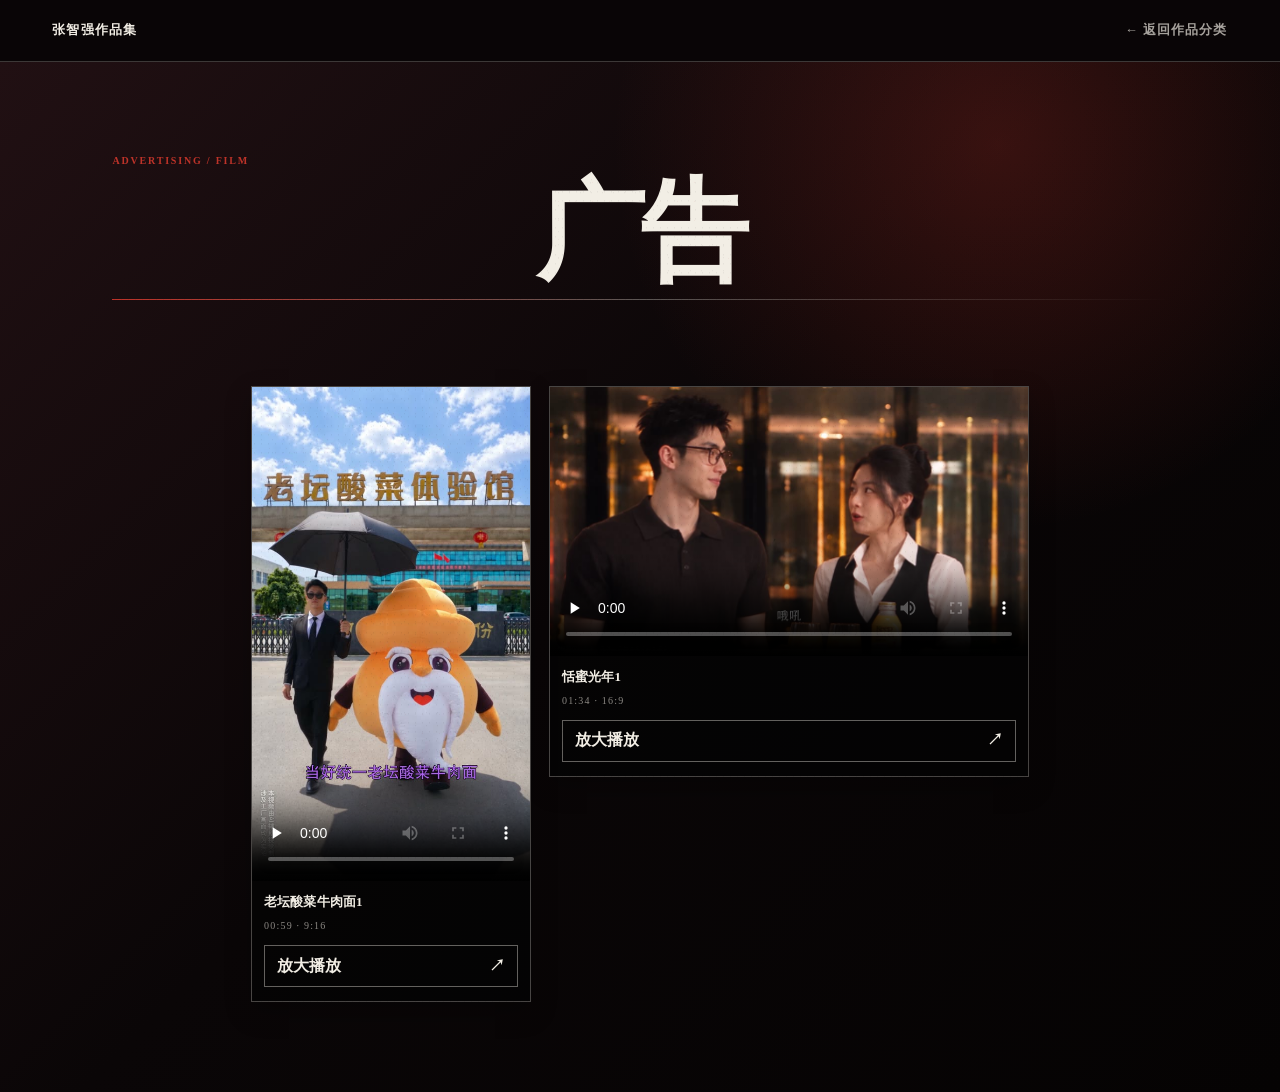
==== advertising/index.html @ 788be7ae "Add Yaoji executive director experience" ====
<!DOCTYPE html><html lang="zh-CN"><head><meta charSet="utf-8"/><meta name="viewport" content="width=device-width, initial-scale=1"/><link rel="preload" href="../fonts/lxgw-wenkai-500.woff2" as="font" crossorigin="anonymous" type="font/woff2"/><title>广告创意｜张智强作品集</title><meta name="description" content="张智强的广告视频作品。"/><meta name="application-name" content="张智强个人作品集"/><meta name="keywords" content="张智强,张智强作品集,张智强个人作品集,AI全流程导演,AI影视视觉设计,AI短剧,漫剧,短剧导演,微电影,广告作品,影视求职"/><meta name="author" content="张智强"/><link rel="author" href="https://zzqaidirector.com/"/><meta name="creator" content="张智强"/><meta name="publisher" content="张智强"/><meta name="category" content="影视作品集"/><meta name="robots" content="index, follow"/><meta property="og:title" content="广告创意｜张智强作品集"/><meta property="og:description" content="张智强的广告视频作品。"/><meta property="og:url" content="https://zzqaidirector.com/advertising/"/><meta property="og:site_name" content="张智强个人作品集"/><meta property="og:type" content="website"/><meta property="og:locale" content="zh_CN"/><meta property="og:image" content="https://zzqaidirector.com/og.png"/><meta property="og:image:width" content="1736"/><meta property="og:image:height" content="909"/><meta property="og:image:alt" content="广告创意｜张智强作品集"/><meta name="twitter:card" content="summary_large_image"/><meta name="twitter:title" content="广告创意｜张智强作品集"/><meta name="twitter:description" content="张智强的广告视频作品。"/><meta name="twitter:image" content="https://zzqaidirector.com/og.png"/><link rel="canonical" href="https://zzqaidirector.com/advertising/"/><link rel="preload" href="../fonts/lxgw-wenkai-500.woff2" as="font" type="font/woff2" crossorigin="anonymous"/><script id="portfolio-structured-data" type="application/ld+json">{"@context":"https://schema.org","@graph":[{"@type":"WebSite","@id":"https://zzqaidirector.com/#website","url":"https://zzqaidirector.com/","name":"张智强个人作品集","alternateName":["张智强作品集","张智强｜AI全流程导演作品集"],"description":"张智强的个人求职作品集，展示AI全流程导演、AI短剧与漫剧视觉设计、AIGC内容制作、微电影和广告作品，以及个人经历与联系方式。","inLanguage":"zh-CN","publisher":{"@id":"https://zzqaidirector.com/#person"}},{"@type":"ProfilePage","@id":"https://zzqaidirector.com/#profile","url":"https://zzqaidirector.com/","name":"张智强｜AI全流程导演・作品集","description":"张智强的个人求职作品集，展示AI全流程导演、AI短剧与漫剧视觉设计、AIGC内容制作、微电影和广告作品，以及个人经历与联系方式。","inLanguage":"zh-CN","dateModified":"2026-11-06","isPartOf":{"@id":"https://zzqaidirector.com/#website"},"mainEntity":{"@id":"https://zzqaidirector.com/#person"}},{"@type":"Person","@id":"https://zzqaidirector.com/#person","name":"张智强","alternateName":"张智强 AI全流程导演","url":"https://zzqaidirector.com/","image":"https://zzqaidirector.com/zhang-zhiqiang-portrait-wechat-opaque.jpg","jobTitle":["执行导演","AI全流程导演","影视视觉设计师"],"description":"张智强，专注AI短剧、漫剧与品牌内容视觉制作的AI全流程导演和影视视觉设计师。","email":"mailto:3241445250@qq.com","telephone":"+86-19945662439","alumniOf":{"@type":"CollegeOrUniversity","name":"上海行健职业学院"},"worksFor":[{"@type":"Organization","name":"上海姚记科技股份有限公司"}],"knowsAbout":["AI全流程导演","AI影视视觉设计","AIGC内容制作","短剧","漫剧","微电影","广告","导演","编剧","剪辑"]}]}</script>
<link rel="stylesheet" href="../assets/portfolio.9bbdec221a63.css"></head><body><header class="short-drama-nav"><a href="../">张智强作品集</a><a href="../#works">← 返回作品分类</a></header><main class="short-drama-page advertising-page"><section class="short-drama-hero" aria-labelledby="advertising-title"><p>ADVERTISING / FILM</p><h1 id="advertising-title">广告</h1><div class="short-drama-rule" aria-hidden="true"></div></section><section class="folder-section" aria-label="广告视频"><div class="trial-gallery advertising-gallery"><article class="trial-video-card"><video controls="" playsInline="" preload="none" poster="../advertising/laotan-sauerkraut-beef-noodles-1.jpg" aria-label="老坛酸菜牛肉面1 广告视频"><source src="../advertising/laotan-sauerkraut-beef-noodles-1.mp4" type="video/mp4"/>您的浏览器暂不支持视频播放。</video><div class="trial-video-copy"><h2>老坛酸菜牛肉面1</h2><p>00:59 · 9:16</p><button type="button" class="video-expand-button" data-video-expand="" aria-label="放大播放 老坛酸菜牛肉面1">放大播放 <span aria-hidden="true">↗</span></button></div></article><article class="trial-video-card advertising-landscape-card"><video controls="" playsInline="" preload="none" poster="../advertising/tianmi-guangnian-1.jpg" aria-label="恬蜜光年1 广告视频"><source src="../advertising/tianmi-guangnian-1.mp4" type="video/mp4"/>您的浏览器暂不支持视频播放。</video><div class="trial-video-copy"><h2>恬蜜光年1</h2><p>01:34 · 16:9</p><button type="button" class="video-expand-button" data-video-expand="" aria-label="放大播放 恬蜜光年1">放大播放 <span aria-hidden="true">↗</span></button></div></article></div></section></main><dialog id="video-lightbox" class="video-lightbox" aria-labelledby="video-lightbox-title"><div class="video-lightbox-panel"><header class="video-lightbox-header"><h2 id="video-lightbox-title">作品播放</h2><div class="video-lightbox-actions"><button type="button" data-video-fullscreen="">全屏播放</button><button type="button" data-video-close="" aria-label="关闭放大播放器">关闭 <span aria-hidden="true">×</span></button></div></header><div class="video-lightbox-stage"><video class="video-lightbox-player" controls="" playsInline="" preload="none">您的浏览器暂不支持视频播放。</video><p class="video-lightbox-status" role="status">正在加载视频…</p></div></div></dialog><script src="../video-player.js?v=native-detail-20261101" defer=""></script></body></html>
---- assets/portfolio.9bbdec221a63.css ----
@font-face {
  font-family: "LXGW WenKai Portfolio";
  font-style: normal;
  font-display: block;
  font-weight: 500;
  src: url("../fonts/lxgw-wenkai-500.woff2") format("woff2");
}

:root {
  --paper: #f2eee5;
  --paper-deep: #e7e0d4;
  --ink: #171714;
  --muted: #69645b;
  --red: #bd3329;
  --line: rgba(23, 23, 20, 0.24);
  --pad: clamp(20px, 4.1vw, 66px);
  --gap: clamp(18px, 2.2vw, 36px);
  --font-brush-body: "LXGW WenKai Portfolio", "Kaiti SC", "STKaiti", "KaiTi",
    "KaiTi_GB2312", "FZKai-Z03", "DFKai-SB", "FangSong", "Songti SC", serif;
}

* {
  box-sizing: border-box;
}

html {
  min-width: 320px;
  color-scheme: light;
  scroll-behavior: smooth;
  -webkit-text-size-adjust: 100%;
  text-size-adjust: 100%;
}

body {
  position: relative;
  overflow-x: hidden;
  margin: 0;
  color: var(--ink);
  background:
    linear-gradient(
      90deg,
      transparent calc(100% - 1px),
      rgba(23, 23, 20, 0.035) 1px
    ),
    var(--paper);
  background-size: 10px 100%;
  font-family: var(--font-brush-body);
  font-kerning: normal;
  text-rendering: optimizeLegibility;
  -webkit-font-smoothing: antialiased;
}

body::before {
  position: fixed;
  z-index: 200;
  inset: -30%;
  pointer-events: none;
  content: "";
  opacity: 0.055;
  background-image:
    radial-gradient(circle at 20% 30%, var(--ink) 0 0.7px, transparent 0.9px),
    radial-gradient(circle at 70% 60%, var(--ink) 0 0.55px, transparent 0.8px),
    radial-gradient(circle at 45% 80%, var(--red) 0 0.5px, transparent 0.75px);
  background-size: 7px 9px, 11px 13px, 17px 19px;
  mix-blend-mode: multiply;
  animation: grain-shift 1600ms steps(2) infinite;
}

a {
  color: inherit;
}

button,
input,
select,
textarea {
  font: inherit;
}

::placeholder {
  font-family: var(--font-brush-body);
}

::selection {
  color: var(--paper);
  background: var(--red);
}

.skip-link {
  position: fixed;
  z-index: 100;
  top: 10px;
  left: 10px;
  padding: 10px 14px;
  color: var(--paper);
  background: var(--ink);
  transform: translateY(-160%);
}

.skip-link:focus {
  transform: none;
}

:focus-visible {
  outline: 2px solid var(--red);
  outline-offset: 4px;
}

.masthead {
  min-height: 84px;
  padding: 0 clamp(18px, 5vw, 80px);
  border-bottom: 1px solid var(--line);
  background: var(--paper);
  display: grid;
  grid-template-columns: 1fr;
  align-items: center;
  column-gap: 22px;
  font-family: var(--font-brush-body);
}

.nav {
  width: 100%;
  justify-self: stretch;
  display: flex;
  align-items: center;
  justify-content: space-between;
  gap: 16px;
  font-size: clamp(20px, 1.7vw, 26px);
  font-weight: 700;
}

.nav a,
.text-link,
.contact-links a {
  position: relative;
  text-decoration: none;
}

.nav a {
  padding: 14px 2px;
  text-shadow: none;
}

.nav a::before {
  display: none;
}

.nav a::after,
.text-link::after,
.contact-links a::after {
  position: absolute;
  right: 0;
  bottom: 2px;
  left: 0;
  height: 1px;
  content: "";
  background: var(--red);
  transform: scaleX(0);
  transform-origin: right;
  transition: transform 220ms ease;
}

.nav a:hover::after,
.nav a:focus-visible::after,
.text-link:hover::after,
.text-link:focus-visible::after,
.contact-links a:hover::after,
.contact-links a:focus-visible::after {
  transform: scaleX(1);
  transform-origin: left;
}

.hero {
  position: relative;
  isolation: isolate;
  overflow: hidden;
  min-height: calc(100svh - 84px);
  padding: 0 var(--pad);
  display: flex;
  align-items: stretch;
  border-bottom: 1px solid var(--ink);
  background: var(--paper);
}

.hero-copy {
  position: relative;
  z-index: 1;
  width: 100%;
  max-width: 1000px;
  margin: 0 auto;
  min-width: 0;
  display: flex;
  flex-direction: column;
  justify-content: space-evenly;
  align-items: center;
  gap: clamp(36px, 7svh, 96px);
  padding-block: clamp(24px, 5svh, 72px);
}

.hero-heading {
  display: grid;
  grid-template-columns: max-content 112px;
  grid-template-areas: "name portrait" "caption caption";
  column-gap: clamp(48px, 7vw, 112px);
  row-gap: clamp(28px, 6svh, 72px);
  justify-content: center;
  align-items: center;
  width: 100%;
}

.hero-identity {
  display: contents;
}

.hero-heading h1 {
  grid-area: name;
  align-self: center;
  min-width: 0;
  font-size: clamp(108px, 10vw, 144px);
  line-height: 1;
  text-align: center;
  white-space: nowrap;
}

.kicker,
.eyebrow {
  color: var(--red);
  font: 700 clamp(13px, 1vw, 16px) / 1.2 var(--font-brush-body);
  letter-spacing: 0.16em;
}

.kicker {
  margin: 0 0 clamp(18px, 2.5vw, 38px);
  display: flex;
  align-items: center;
  gap: 12px;
}

.kicker::before {
  width: 30px;
  height: 6px;
  content: "";
  background: var(--red);
}

h1,
h2,
h3,
p {
  overflow-wrap: anywhere;
}

h1 {
  position: relative;
  z-index: 2;
  max-width: none;
  margin: 0;
  font-size: clamp(52px, 7.5vw, 118px);
  font-weight: 400;
  line-height: 0.94;
  letter-spacing: -0.045em;
  text-shadow: 0 0 0 transparent;
  transition: color 240ms ease, text-shadow 240ms ease, transform 240ms ease;
}

h1:hover {
  color: var(--red);
  text-shadow: 7px 5px 0 rgba(23, 23, 20, 0.13);
  transform: translate(-2px, -2px);
}

.ink-display,
.ink-spray {
  font-family: "STKaiti", "KaiTi", "FZKai-Z03", "DFKai-SB", "FangSong",
    "LXGW WenKai Portfolio", serif !important;
  font-style: normal;
  text-rendering: geometricPrecision;
  -webkit-font-smoothing: antialiased;
  text-shadow:
    0.018em 0.015em 0 currentColor,
    0.04em 0.055em 0.09em rgba(23, 23, 20, 0.18);
}

.ink-spray {
  position: relative;
  isolation: isolate;
  display: inline-block;
}

.name-ink {
  color: #000 !important;
  font-weight: 700;
  line-height: 0.94;
  text-shadow:
    0.018em 0.015em 0 #000,
    0.04em 0.055em 0.09em rgba(0, 0, 0, 0.2);
}

.hero .name-ink {
  text-shadow: 0.015em 0.01em 0 #000;
}

.hero .name-ink::before {
  display: none;
}

.name-ink::before,
.name-ink:hover,
.name-ink:focus-visible,
.hero h1:hover .name-ink {
  color: #000 !important;
}

.name-ink .ink-particles b {
  color: #000 !important;
  background: #000;
  box-shadow: 0 0 0 0.015em #000;
}

.ink-spray::before {
  position: absolute;
  z-index: -1;
  right: -0.08em;
  bottom: 0.03em;
  left: -0.08em;
  height: 0.11em;
  pointer-events: none;
  content: "";
  opacity: 0.13;
  background:
    radial-gradient(ellipse at 12% 50%, currentColor 0 24%, transparent 28%),
    linear-gradient(90deg, transparent, currentColor 8% 92%, transparent);
  filter: blur(1.1px);
  transform: scaleX(0.7) skewX(-8deg);
  transform-origin: left;
  transition: transform 360ms ease, opacity 360ms ease;
}

.ink-spray:hover::before,
.ink-spray:focus-visible::before {
  opacity: 0.28;
  transform: scaleX(1.05) skewX(4deg);
}

.ink-particles {
  position: absolute;
  z-index: 6;
  inset: -0.45em -0.3em;
  overflow: visible;
  pointer-events: none;
}

.ink-particles b {
  --ink-size: 0.055em;
  position: absolute;
  left: var(--ix);
  top: var(--iy);
  width: var(--ink-size);
  height: var(--ink-size);
  border-radius: 50%;
  opacity: 0;
  background: currentColor;
  box-shadow: 0 0 0 0.015em currentColor;
}

.ink-particles b:nth-child(4n) {
  --ink-size: 0.085em;
  border-radius: 36% 64% 58% 42%;
}

.ink-particles b:nth-child(5n) {
  --ink-size: 0.035em;
}

.ink-spray:hover .ink-particles b,
.ink-spray:focus-visible .ink-particles b {
  animation: ink-dust-burst 980ms cubic-bezier(0.16, 0.78, 0.24, 1) both;
  animation-delay: calc(var(--ink-index) * 15ms);
}

.ink-spray:hover,
.ink-spray:focus-visible {
  animation: ink-text-breathe 920ms steps(3, end) both;
}

.ink-particles b:nth-child(1) { --ink-index: 1; --ix: 2%; --iy: 42%; --idx: -2.4em; --idy: -1.2em; }
.ink-particles b:nth-child(2) { --ink-index: 2; --ix: 8%; --iy: 74%; --idx: -2em; --idy: 1.4em; }
.ink-particles b:nth-child(3) { --ink-index: 3; --ix: 15%; --iy: 18%; --idx: -1.6em; --idy: -1.8em; }
.ink-particles b:nth-child(4) { --ink-index: 4; --ix: 22%; --iy: 58%; --idx: -1.2em; --idy: 0.8em; }
.ink-particles b:nth-child(5) { --ink-index: 5; --ix: 30%; --iy: 9%; --idx: -0.8em; --idy: -2em; }
.ink-particles b:nth-child(6) { --ink-index: 6; --ix: 38%; --iy: 82%; --idx: -0.4em; --idy: 1.8em; }
.ink-particles b:nth-child(7) { --ink-index: 7; --ix: 46%; --iy: 36%; --idx: 0.2em; --idy: -1.4em; }
.ink-particles b:nth-child(8) { --ink-index: 8; --ix: 54%; --iy: 68%; --idx: 0.7em; --idy: 1.4em; }
.ink-particles b:nth-child(9) { --ink-index: 9; --ix: 62%; --iy: 14%; --idx: 1em; --idy: -2em; }
.ink-particles b:nth-child(10) { --ink-index: 10; --ix: 70%; --iy: 52%; --idx: 1.4em; --idy: -0.8em; }
.ink-particles b:nth-child(11) { --ink-index: 11; --ix: 78%; --iy: 86%; --idx: 1.8em; --idy: 1.7em; }
.ink-particles b:nth-child(12) { --ink-index: 12; --ix: 84%; --iy: 28%; --idx: 2.1em; --idy: -1.5em; }
.ink-particles b:nth-child(13) { --ink-index: 13; --ix: 90%; --iy: 64%; --idx: 2.4em; --idy: 0.9em; }
.ink-particles b:nth-child(14) { --ink-index: 14; --ix: 96%; --iy: 12%; --idx: 2.8em; --idy: -1.9em; }
.ink-particles b:nth-child(15) { --ink-index: 15; --ix: 42%; --iy: 4%; --idx: 0; --idy: -2.4em; }
.ink-particles b:nth-child(16) { --ink-index: 16; --ix: 57%; --iy: 92%; --idx: 0.8em; --idy: 2.2em; }

.hero-illustration {
  grid-area: portrait;
  position: relative;
  z-index: 1;
  width: 112px;
  margin: 0;
  justify-self: center;
  pointer-events: none;
}

.hero-illustration img {
  display: block;
  width: 100%;
  height: auto;
  opacity: 1;
  border: 1px solid rgba(23, 23, 20, 0.17);
  background: #fff;
  mix-blend-mode: normal;
}

.hero-caption {
  grid-area: caption;
  width: 100%;
  margin: 0;
  text-align: center;
}

.role {
  position: relative;
  z-index: 2;
  margin: 0;
  font: 700 clamp(48px, 4.9vw, 68px) / 1.16 "STKaiti", "KaiTi",
    "FZKai-Z03", "DFKai-SB", "FangSong", "LXGW WenKai Portfolio", serif;
  letter-spacing: -0.035em;
}

.role-effect {
  position: relative;
  isolation: isolate;
  min-width: 0;
  cursor: default;
}

.role-effect::before,
.role-effect::after {
  position: absolute;
  z-index: 1;
  inset: 0;
  pointer-events: none;
  content: attr(data-text);
  opacity: 0;
  font: 700 clamp(48px, 4.9vw, 68px) / 1.16 "STKaiti", "KaiTi",
    "FZKai-Z03", "DFKai-SB", "FangSong", "LXGW WenKai Portfolio", serif;
  letter-spacing: -0.035em;
}

.role-effect::before {
  color: var(--red);
  clip-path: polygon(0 8%, 100% 4%, 100% 37%, 0 43%);
}

.role-effect::after {
  color: var(--muted);
  clip-path: polygon(0 62%, 100% 53%, 100% 86%, 0 92%);
}

.role-effect:hover .role {
  animation: role-shiver 720ms steps(2, end) both;
}

.role-effect:hover::before {
  opacity: 0.7;
  animation: text-fragment-up 760ms cubic-bezier(0.2, 0.72, 0.2, 1) both;
}

.role-effect:hover::after {
  opacity: 0.5;
  animation: text-fragment-down 820ms cubic-bezier(0.2, 0.72, 0.2, 1) both;
}

.particle-field {
  position: absolute;
  z-index: 4;
  inset: -26px -12px;
  overflow: visible;
  pointer-events: none;
}

.particle-field i {
  --size: 5px;
  position: absolute;
  left: var(--px);
  top: var(--py);
  width: var(--size);
  height: var(--size);
  opacity: 0;
  background: var(--red);
  transform: translate(0, 0) rotate(0);
}

.particle-field i:nth-child(3n) {
  --size: 3px;
  border-radius: 50%;
  background: var(--ink);
}

.particle-field i:nth-child(4n) {
  --size: 7px;
  background: var(--muted);
}

.role-effect:hover .particle-field i {
  animation: particle-scatter 880ms cubic-bezier(0.17, 0.84, 0.35, 1) both;
  animation-delay: calc(var(--particle-index) * 12ms);
}

.particle-field i:nth-child(1) { --particle-index: 1; --px: 4%; --py: 22%; --tx: -44px; --ty: -36px; }
.particle-field i:nth-child(2) { --particle-index: 2; --px: 9%; --py: 72%; --tx: -55px; --ty: 34px; }
.particle-field i:nth-child(3) { --particle-index: 3; --px: 14%; --py: 44%; --tx: -38px; --ty: -4px; }
.particle-field i:nth-child(4) { --particle-index: 4; --px: 19%; --py: 16%; --tx: -20px; --ty: -52px; }
.particle-field i:nth-child(5) { --particle-index: 5; --px: 24%; --py: 80%; --tx: -12px; --ty: 46px; }
.particle-field i:nth-child(6) { --particle-index: 6; --px: 29%; --py: 36%; --tx: 2px; --ty: -34px; }
.particle-field i:nth-child(7) { --particle-index: 7; --px: 34%; --py: 63%; --tx: 12px; --ty: 44px; }
.particle-field i:nth-child(8) { --particle-index: 8; --px: 39%; --py: 10%; --tx: 19px; --ty: -58px; }
.particle-field i:nth-child(9) { --particle-index: 9; --px: 44%; --py: 48%; --tx: 24px; --ty: -9px; }
.particle-field i:nth-child(10) { --particle-index: 10; --px: 49%; --py: 86%; --tx: 33px; --ty: 50px; }
.particle-field i:nth-child(11) { --particle-index: 11; --px: 54%; --py: 28%; --tx: 40px; --ty: -46px; }
.particle-field i:nth-child(12) { --particle-index: 12; --px: 59%; --py: 68%; --tx: 47px; --ty: 34px; }
.particle-field i:nth-child(13) { --particle-index: 13; --px: 64%; --py: 15%; --tx: 52px; --ty: -54px; }
.particle-field i:nth-child(14) { --particle-index: 14; --px: 69%; --py: 47%; --tx: 56px; --ty: -12px; }
.particle-field i:nth-child(15) { --particle-index: 15; --px: 74%; --py: 78%; --tx: 61px; --ty: 44px; }
.particle-field i:nth-child(16) { --particle-index: 16; --px: 79%; --py: 23%; --tx: 67px; --ty: -43px; }
.particle-field i:nth-child(17) { --particle-index: 17; --px: 84%; --py: 57%; --tx: 72px; --ty: 16px; }
.particle-field i:nth-child(18) { --particle-index: 18; --px: 89%; --py: 9%; --tx: 78px; --ty: -58px; }
.particle-field i:nth-child(19) { --particle-index: 19; --px: 93%; --py: 72%; --tx: 84px; --ty: 38px; }
.particle-field i:nth-child(20) { --particle-index: 20; --px: 96%; --py: 35%; --tx: 92px; --ty: -28px; }
.particle-field i:nth-child(21) { --particle-index: 21; --px: 31%; --py: 91%; --tx: -20px; --ty: 58px; }
.particle-field i:nth-child(22) { --particle-index: 22; --px: 57%; --py: 4%; --tx: 22px; --ty: -66px; }
.particle-field i:nth-child(23) { --particle-index: 23; --px: 71%; --py: 92%; --tx: 49px; --ty: 62px; }
.particle-field i:nth-child(24) { --particle-index: 24; --px: 12%; --py: 5%; --tx: -63px; --ty: -55px; }

.statement {
  width: 100%;
  max-width: 720px;
  margin: clamp(20px, 4svh, 48px) auto 0;
  font-size: clamp(24px, 2.2vw, 32px);
  line-height: 1.8;
  letter-spacing: 0.035em;
  text-wrap: balance;
}

.hero-actions {
  width: auto;
  margin: 0;
  padding: 0;
  font: 14px/1.5 var(--font-brush-body);
}

.text-link {
  padding-bottom: 5px;
  font-size: clamp(16px, 1.25vw, 20px);
  font-weight: 700;
}

.hero-link-group {
  display: flex;
  justify-content: center;
  flex-wrap: wrap;
  gap: clamp(28px, 4vw, 56px);
}

.hero-link-group .text-link {
  display: flex;
  align-items: center;
  justify-content: center;
  gap: 14px;
  min-height: 60px;
  padding: 14px 24px;
  border: 1px solid var(--line);
  border-radius: 3px;
  font-size: 26px;
  line-height: 1.3;
  white-space: nowrap;
  text-shadow: none;
  transition: background 200ms ease, border-color 200ms ease;
}

.hero-link-group .text-link:first-child {
  color: var(--paper);
  background: var(--ink);
  border-color: var(--ink);
}

.hero-link-group .text-link::before,
.hero-link-group .text-link::after {
  display: none;
}

.hero-link-group .text-link:hover {
  border-color: var(--ink);
}

.hero-link-group .text-link > span {
  font-size: 1.15em;
  transition: transform 220ms ease;
}

.hero-link-group .text-link:hover > span {
  transform: translate(3px, 3px);
}

.status::before {
  display: inline-block;
  width: 7px;
  height: 7px;
  margin-right: 9px;
  border-radius: 50%;
  background: currentColor;
  content: "";
  animation: pulse 2.2s ease-in-out infinite;
}

.works,
.coach-story {
  position: relative;
  isolation: isolate;
  overflow: hidden;
  padding: clamp(48px, 6vw, 94px) var(--pad);
}

.about,
.coach-story,
.works {
  content-visibility: auto;
  contain-intrinsic-block-size: auto 100svh;
}

.works {
  min-height: 100svh;
  color: var(--paper);
  background:
    radial-gradient(circle at 50% 32%, rgba(229, 177, 112, 0.13), transparent 34%),
    linear-gradient(180deg, #251013 0%, #12090b 56%, #070405 100%);
}

.works::before {
  position: absolute;
  z-index: 1;
  inset: 0;
  pointer-events: none;
  content: "";
  background:
    linear-gradient(90deg, rgba(5, 2, 3, 0.78), transparent 20% 80%, rgba(5, 2, 3, 0.78)),
    linear-gradient(180deg, rgba(5, 2, 3, 0.08), transparent 48%, rgba(5, 2, 3, 0.48));
}

.stage-scene {
  position: absolute;
  z-index: 0;
  inset: 0;
  overflow: hidden;
  pointer-events: none;
  contain: paint;
  isolation: isolate;
}

.stage-curtain {
  position: absolute;
  z-index: 2;
  top: -3%;
  bottom: 0;
  width: 27%;
  background:
    repeating-linear-gradient(
      90deg,
      #4f1016 0 13%,
      #7f1d25 16% 28%,
      #35080d 34% 43%
    );
  box-shadow: inset 0 0 70px rgba(0, 0, 0, 0.62);
  animation: curtain-breathe 5.8s ease-in-out infinite;
}

.stage-curtain-left {
  left: -7%;
  clip-path: polygon(0 0, 100% 0, 82% 100%, 0 100%);
  transform-origin: left center;
}

.stage-curtain-right {
  right: -7%;
  clip-path: polygon(0 0, 100% 0, 100% 100%, 18% 100%);
  transform-origin: right center;
  animation-delay: -2.9s;
}

.stage-light {
  position: absolute;
  z-index: 0;
  top: -18%;
  width: 26%;
  height: 94%;
  opacity: 0.45;
  background: linear-gradient(180deg, rgba(255, 229, 181, 0.65), rgba(255, 195, 119, 0.04));
  filter: blur(7px);
  transform-origin: top center;
  clip-path: polygon(47% 0, 53% 0, 100% 100%, 0 100%);
  animation: stage-light-sweep 7.4s ease-in-out infinite alternate;
}

.stage-light-left {
  left: 23%;
  transform: rotate(9deg);
}

.stage-light-right {
  right: 23%;
  transform: rotate(-9deg);
  animation-delay: -3.7s;
}

.stage-floor {
  position: absolute;
  z-index: 0;
  right: 9%;
  bottom: 4%;
  left: 9%;
  height: 24%;
  border-radius: 50%;
  background: radial-gradient(ellipse at center, rgba(239, 180, 105, 0.22), transparent 68%);
  filter: blur(5px);
  animation: stage-floor-glow 3.6s ease-in-out infinite;
}

.stage-magician {
  position: absolute;
  z-index: 1;
  bottom: 15%;
  left: 50%;
  width: 132px;
  height: 276px;
  margin-left: -66px;
  filter: drop-shadow(0 18px 12px rgba(0, 0, 0, 0.54));
  transform-origin: 52% 96%;
  animation: magician-bow 8s cubic-bezier(0.55, 0.05, 0.22, 1) infinite;
}

.magician-head,
.magician-body,
.magician-arm,
.magician-leg,
.magician-hat {
  position: absolute;
  display: block;
  background: #070707;
}

.magician-head {
  z-index: 3;
  top: 28px;
  left: 49px;
  width: 37px;
  height: 45px;
  border-radius: 50% 50% 44% 44%;
  background: #bb8b70;
  box-shadow: inset -8px -3px 0 rgba(52, 24, 18, 0.34);
}

.magician-body {
  z-index: 2;
  top: 67px;
  left: 32px;
  width: 72px;
  height: 126px;
  clip-path: polygon(18% 0, 82% 0, 100% 100%, 0 100%);
  background:
    linear-gradient(90deg, transparent 48%, #d5c4a5 49% 51%, transparent 52%),
    #09090a;
}

.magician-body::after {
  position: absolute;
  top: 12px;
  left: 50%;
  width: 18px;
  height: 24px;
  margin-left: -9px;
  content: "";
  background: #8e1720;
  clip-path: polygon(0 0, 100% 0, 68% 48%, 100% 100%, 0 100%, 32% 48%);
}

.magician-arm {
  z-index: 1;
  top: 79px;
  width: 78px;
  height: 15px;
  border-radius: 999px;
  transform-origin: 7px 50%;
}

.magician-arm-open {
  left: 36px;
  transform: rotate(154deg);
}

.magician-hat-arm {
  left: 59px;
  transform: rotate(-80deg);
  animation: hat-salute 8s cubic-bezier(0.55, 0.05, 0.22, 1) infinite;
}

.magician-hat {
  top: -24px;
  right: -18px;
  width: 38px;
  height: 33px;
  border-radius: 3px 3px 0 0;
}

.magician-hat::after {
  position: absolute;
  right: -9px;
  bottom: -5px;
  left: -9px;
  height: 7px;
  border-radius: 50%;
  content: "";
  background: #050505;
}

.magician-leg {
  z-index: 1;
  top: 184px;
  width: 24px;
  height: 88px;
  border-radius: 0 0 7px 7px;
  transform-origin: top center;
}

.magician-leg-left {
  left: 39px;
  transform: rotate(3deg);
}

.magician-leg-right {
  right: 38px;
  transform: rotate(-3deg);
}

.stage-audience {
  position: absolute;
  z-index: 3;
  right: -2%;
  bottom: -1%;
  left: -2%;
  height: 18%;
}

.stage-audience i {
  position: absolute;
  bottom: 0;
  width: 6.8%;
  min-width: 42px;
  border-radius: 48% 48% 0 0;
  background: #020202;
  box-shadow: 0 -10px 0 -2px #020202;
  animation: audience-applause 2.8s ease-in-out infinite;
}

.stage-audience i::before,
.stage-audience i::after {
  position: absolute;
  top: -24px;
  width: 20px;
  height: 30px;
  border-radius: 999px;
  content: "";
  background: #020202;
}

.stage-audience i::before {
  left: 2px;
  transform: rotate(-26deg);
}

.stage-audience i::after {
  right: 2px;
  transform: rotate(26deg);
}

.works .section-head,
.works .work-grid {
  position: relative;
  z-index: 4;
}

.works .section-head {
  border-bottom-color: rgba(242, 238, 229, 0.34);
  grid-template-columns: minmax(0, 1fr) auto;
}

.works .section-note {
  color: rgba(242, 238, 229, 0.62);
}

.section-head {
  margin-bottom: 28px;
  padding-bottom: 18px;
  border-bottom: 1px solid var(--ink);
  display: grid;
  grid-template-columns: 1fr 2fr auto;
  gap: var(--gap);
  align-items: end;
}

.eyebrow {
  margin: 0;
}

h2 {
  margin: 0;
  font-size: clamp(34px, 3.4vw, 54px);
  font-weight: 400;
  line-height: 1;
  letter-spacing: -0.04em;
}

.section-note {
  margin: 0;
  color: var(--muted);
  font: italic 12px/1 Georgia, "Times New Roman", "LXGW WenKai Portfolio", serif;
  letter-spacing: 0.05em;
}

.work-grid {
  display: grid;
  grid-template-columns: repeat(2, minmax(0, 1fr));
  gap: var(--gap);
}

.work-card {
  position: relative;
  min-width: 0;
  border-top: 5px solid var(--ink);
  transition: border-color 240ms ease, transform 240ms ease, filter 240ms ease;
}

.work-card::after {
  position: absolute;
  z-index: 4;
  top: -5px;
  left: 0;
  width: 42%;
  height: 5px;
  pointer-events: none;
  content: "";
  background: var(--red);
  transform: scaleX(0);
  transform-origin: left;
  transition: transform 360ms cubic-bezier(0.2, 0.8, 0.2, 1);
}

.work-card:hover {
  border-color: var(--red);
  filter: drop-shadow(0 18px 18px rgba(23, 23, 20, 0.12));
  transform: translateY(-8px) rotate(-0.25deg);
}

.work-card:hover::after {
  transform: scaleX(1);
}

.work-card.category-panel {
  display: block;
  border-top-color: rgba(242, 238, 229, 0.74);
}

.category-panel .still {
  width: 100%;
  min-width: 0;
  aspect-ratio: 16 / 7;
  min-height: clamp(210px, 20vw, 300px);
  border: 1px solid rgba(242, 238, 229, 0.22);
  border-top: 0;
  display: grid;
  grid-template-columns: minmax(0, 1fr);
  place-items: center;
  background: rgba(13, 8, 9, 0.54);
  -webkit-backdrop-filter: blur(4px);
  backdrop-filter: blur(4px);
}

.works .category-panel h3 {
  position: relative;
  z-index: 3;
  max-width: 92%;
  color: var(--paper);
  font-size: clamp(42px, 4.5vw, 78px);
  line-height: 1;
  text-align: center;
  overflow-wrap: anywhere;
}

.category-link {
  display: block;
  width: 100%;
  color: inherit;
  text-decoration: none;
  touch-action: manipulation;
  -webkit-tap-highlight-color: rgba(242, 238, 229, 0.12);
}

.category-link .still {
  cursor: pointer;
}

.category-position {
  position: absolute;
  z-index: 4;
  top: 18px;
  left: 20px;
  color: rgba(242, 238, 229, 0.64);
  font: 700 11px/1 var(--font-brush-body);
  letter-spacing: 0.16em;
  pointer-events: none;
}

.category-enter {
  position: absolute;
  z-index: 4;
  right: 22px;
  bottom: 20px;
  padding-bottom: 5px;
  color: rgba(242, 238, 229, 0.72);
  border-bottom: 1px solid rgba(242, 238, 229, 0.36);
  font: 700 12px/1 var(--font-brush-body);
  letter-spacing: 0.12em;
  transition: color 220ms ease, border-color 220ms ease, transform 220ms ease;
}

.category-coming-soon {
  position: absolute;
  z-index: 4;
  right: 22px;
  bottom: 20px;
  color: rgba(242, 238, 229, 0.64);
  font: 500 11px/1.2 var(--font-brush-body);
  letter-spacing: 0.16em;
  white-space: nowrap;
  pointer-events: none;
}

.category-link:hover .category-enter,
.category-link:focus-visible .category-enter {
  color: var(--paper);
  border-color: var(--paper);
  transform: translateX(4px);
}

.category-link:focus-visible {
  outline: 2px solid var(--paper);
  outline-offset: -4px;
}

.category-link:active .still {
  background: rgba(28, 17, 19, 0.72);
}

.trial-gallery {
  position: relative;
  z-index: 4;
  display: grid;
  grid-template-columns: repeat(4, minmax(0, 1fr));
  gap: clamp(12px, 1.4vw, 18px);
}

.trial-video-card {
  min-width: 0;
  overflow: hidden;
  border: 1px solid rgba(242, 238, 229, 0.28);
  color: var(--paper);
  background: rgba(4, 4, 4, 0.72);
  box-shadow: 0 10px 24px rgba(0, 0, 0, 0.26);
  transition: border-color 220ms ease, transform 220ms ease;
}

.trial-video-card:hover {
  border-color: rgba(242, 238, 229, 0.72);
  transform: translateY(-3px);
}

.trial-video-card video {
  width: 100%;
  height: auto;
  aspect-ratio: 9 / 16;
  display: block;
  border: 0;
  background: #050505;
  object-fit: contain;
}

.video-expand-button {
  width: 100%;
  min-height: 42px;
  margin-top: 12px;
  padding: 8px 12px;
  border: 1px solid rgba(242, 238, 229, 0.4);
  display: flex;
  justify-content: space-between;
  align-items: center;
  color: var(--paper);
  background: transparent;
  font: 700 16px/1.4 var(--font-brush-body);
  cursor: pointer;
}

.video-expand-button:hover,
.video-expand-button:focus-visible {
  background: rgba(242, 238, 229, 0.1);
  border-color: var(--paper);
}

body.video-viewer-open { overflow: hidden; }

.video-lightbox {
  position: fixed;
  inset: 0;
  width: 100%;
  height: 100%;
  height: 100dvh;
  max-width: none;
  max-height: none;
  margin: 0;
  padding: clamp(12px, 2.5vw, 32px);
  border: 0;
  color: var(--paper);
  background: rgba(5, 5, 5, 0.96);
}

.video-lightbox::backdrop { background: #000; }
.video-lightbox-panel {
  width: 100%;
  height: 100%;
  display: grid;
  grid-template-rows: auto minmax(0, 1fr);
  gap: 16px;
}

.video-lightbox-panel:fullscreen {
  padding: clamp(12px, 2.5vw, 32px);
  background: #050505;
}

.video-lightbox-header {
  display: flex;
  align-items: center;
  justify-content: space-between;
  gap: 16px;
}

.video-lightbox-header h2 {
  margin: 0;
  min-width: 0;
  font: 700 clamp(18px, 2vw, 26px)/1.4 var(--font-brush-body);
}

.video-lightbox-actions { display: flex; gap: 8px; flex-shrink: 0; }
.video-lightbox-actions button {
  min-height: 44px;
  padding: 8px 14px;
  border: 1px solid rgba(242, 238, 229, 0.4);
  color: inherit;
  background: #151515;
  font: 16px/1.4 var(--font-brush-body);
  cursor: pointer;
}

.video-lightbox-stage {
  position: relative;
  min-width: 0;
  min-height: 0;
  display: flex;
  align-items: center;
  justify-content: center;
  overflow: hidden;
}

.video-lightbox-player {
  display: block;
  width: auto;
  height: auto;
  max-width: 100%;
  max-height: 100%;
  aspect-ratio: auto;
  object-fit: contain;
  background: #000;
}

.video-lightbox-status {
  position: absolute;
  margin: 0;
  font: 18px/1.5 var(--font-brush-body);
  text-align: center;
}

.trial-video-card video:fullscreen,
.video-lightbox-player:fullscreen {
  width: 100% !important;
  height: 100% !important;
  max-width: none;
  max-height: none;
  aspect-ratio: auto !important;
  object-fit: contain !important;
  background: #000;
}

.trial-video-card video:-webkit-full-screen,
.video-lightbox-player:-webkit-full-screen {
  width: 100% !important;
  height: 100% !important;
  max-width: none;
  max-height: none;
  aspect-ratio: auto !important;
  object-fit: contain !important;
  background: #000;
}

@media (max-width: 620px) {
  .video-lightbox-header { align-items: flex-start; flex-direction: column; gap: 10px; }
  .video-lightbox-actions { align-self: flex-end; }
}

.trial-video-copy {
  min-height: 88px;
  padding: 12px 12px 14px;
}

.trial-video-copy h2,
.trial-video-copy h4 {
  margin: 0;
  font: 700 clamp(13px, 1vw, 16px) / 1.4 var(--font-brush-body);
  letter-spacing: 0.01em;
}

.trial-video-copy p {
  margin: 8px 0 0;
  color: rgba(242, 238, 229, 0.56);
  font: 10px/1.35 var(--font-brush-body);
  letter-spacing: 0.12em;
}

.short-drama-nav {
  min-height: 62px;
  padding: 0 var(--pad);
  border-bottom: 1px solid rgba(242, 238, 229, 0.22);
  display: flex;
  align-items: center;
  justify-content: space-between;
  gap: 24px;
  color: var(--paper);
  background: #090506;
  font: 700 clamp(12px, 1vw, 15px) / 1 var(--font-brush-body);
  letter-spacing: 0.08em;
}

.short-drama-nav a {
  padding: 9px 0;
  text-decoration: none;
}

.short-drama-nav a:last-child {
  color: rgba(242, 238, 229, 0.68);
}

.short-drama-page {
  min-height: calc(100svh - 62px);
  color: var(--paper);
  background:
    radial-gradient(circle at 78% 8%, rgba(189, 51, 41, 0.26), transparent 28%),
    linear-gradient(135deg, #211013 0%, #0a0607 48%, #050303 100%);
}

.short-drama-hero {
  width: 100%;
  max-width: 1160px;
  min-height: 36svh;
  margin: 0 auto;
  padding: clamp(42px, 5.5vw, 72px) var(--pad) clamp(38px, 5vw, 66px);
  display: grid;
  grid-template-columns: minmax(0, 0.55fr) minmax(0, 2fr);
  gap: 18px var(--gap);
  align-content: center;
}

.short-drama-hero > p:first-child {
  margin: 0;
  color: var(--red);
  font: 700 10px/1.2 var(--font-brush-body);
  letter-spacing: 0.18em;
}

.short-drama-hero h1 {
  color: var(--paper);
  font-size: clamp(54px, 8.5vw, 118px);
  font-family: STKaiti, KaiTi, FZKai-Z03, DFKai-SB, "FangSong",
    "LXGW WenKai Portfolio", serif;
  font-weight: 700;
  line-height: 0.88;
}

.short-drama-hero h1:hover {
  color: var(--paper);
  text-shadow: none;
  transform: none;
}

.short-drama-rule {
  grid-column: 1 / -1;
  height: 1px;
  background: linear-gradient(90deg, var(--red), rgba(242, 238, 229, 0.34), transparent);
}

.short-drama-intro {
  grid-column: 2;
  max-width: 620px;
  margin: 0;
  color: rgba(242, 238, 229, 0.7);
  font-size: clamp(18px, 1.8vw, 28px);
  line-height: 1.6;
}

.folder-section {
  width: 100%;
  max-width: 1440px;
  margin: 0 auto;
  padding: 0 clamp(14px, 2.5vw, 34px) clamp(60px, 7vw, 90px);
  display: grid;
  gap: clamp(22px, 3vw, 38px);
}

.advertising-page .short-drama-hero { grid-template-columns: 1fr; }
.advertising-page .short-drama-hero h1 { justify-self: center; }
.trial-gallery.advertising-gallery { grid-template-columns: minmax(0, 280px) minmax(0, 480px); justify-content: center; align-items: start; }
.advertising-landscape-card video { aspect-ratio: 16 / 9; }

@media (max-width: 620px) {
  .trial-gallery.advertising-gallery { grid-template-columns: 1fr; }
}

.not-found-actions {
  width: min(880px, calc(100% - 28px));
  margin: 0 auto;
  padding: clamp(18px, 4vw, 56px) clamp(14px, 2.5vw, 34px)
    clamp(72px, 10vw, 132px);
  color: var(--paper);
}

.not-found-actions p {
  max-width: 32em;
  margin: 0 0 30px;
  color: rgba(242, 238, 229, 0.74);
  font-size: clamp(18px, 2vw, 28px);
  line-height: 1.65;
}

.not-found-actions .text-link {
  display: inline-flex;
  align-items: center;
  gap: 0.6em;
  padding-bottom: 6px;
  border-bottom: 1px solid currentColor;
  font-size: clamp(22px, 2.6vw, 38px);
  text-decoration: none;
}

.trial-folder {
  border-top: 3px solid var(--paper);
  color: var(--paper);
  background: rgba(5, 4, 5, 0.64);
  box-shadow: 0 22px 54px rgba(0, 0, 0, 0.34);
}

.trial-folder > summary {
  min-height: clamp(118px, 12vw, 164px);
  padding: clamp(15px, 1.8vw, 24px);
  display: grid;
  grid-template-columns: auto 1fr auto;
  align-items: center;
  gap: clamp(16px, 2.4vw, 30px);
  cursor: pointer;
  list-style: none;
  background:
    linear-gradient(115deg, rgba(242, 238, 229, 0.08), transparent 46%),
    rgba(25, 14, 16, 0.88);
}

.trial-folder > summary::-webkit-details-marker {
  display: none;
}

.trial-folder > summary:focus-visible {
  outline: 2px solid var(--paper);
  outline-offset: -10px;
}

.folder-icon {
  position: relative;
  width: clamp(78px, 9vw, 120px);
  aspect-ratio: 1.28 / 1;
  display: block;
  border: 1px solid rgba(242, 238, 229, 0.84);
  background: linear-gradient(135deg, rgba(242, 238, 229, 0.18), rgba(242, 238, 229, 0.04));
  transform: rotate(-2deg);
  transition: transform 280ms ease, background 280ms ease;
}

.folder-icon::before {
  position: absolute;
  top: -22%;
  left: -2px;
  width: 48%;
  height: 23%;
  border: 1px solid rgba(242, 238, 229, 0.84);
  border-bottom: 0;
  content: "";
  background: #2b191c;
}

.folder-icon i {
  position: absolute;
  right: 12%;
  bottom: 14%;
  width: 34%;
  height: 2px;
  background: var(--red);
  box-shadow: 0 -10px rgba(242, 238, 229, 0.32);
}

.trial-folder > summary:hover .folder-icon {
  background: linear-gradient(135deg, rgba(189, 51, 41, 0.28), rgba(242, 238, 229, 0.05));
  transform: rotate(1deg) translateY(-5px);
}

.folder-title {
  min-width: 0;
}

.folder-title strong {
  display: block;
  font: 700 clamp(40px, 6vw, 76px) / 0.92 STKaiti, KaiTi, FZKai-Z03,
    DFKai-SB, "FangSong", "LXGW WenKai Portfolio", serif;
}

.folder-title small {
  margin-top: 12px;
  display: block;
  color: rgba(242, 238, 229, 0.55);
  font: 9px/1.2 var(--font-brush-body);
  letter-spacing: 0.18em;
}

.folder-open-hint {
  display: flex;
  align-items: center;
  gap: 8px;
  color: rgba(242, 238, 229, 0.68);
  font: 700 clamp(11px, 1vw, 14px) / 1 var(--font-brush-body);
  letter-spacing: 0.08em;
}

.folder-open-hint i {
  color: var(--red);
  font: normal 20px/1 Georgia, "Times New Roman", "LXGW WenKai Portfolio", serif;
  transition: transform 240ms ease;
}

.folder-open-label {
  display: none;
}

.trial-folder[open] .folder-closed-label {
  display: none;
}

.trial-folder[open] .folder-open-label {
  display: inline;
}

.trial-folder[open] .folder-open-hint i {
  transform: rotate(180deg);
}

.folder-contents {
  padding: clamp(20px, 3vw, 36px);
  border-top: 1px solid rgba(242, 238, 229, 0.18);
  background: rgba(4, 3, 4, 0.9);
}

.folder-contents-head {
  margin-bottom: clamp(20px, 2vw, 30px);
  padding-bottom: 12px;
  border-bottom: 1px solid rgba(242, 238, 229, 0.22);
  display: flex;
  justify-content: space-between;
  gap: 18px;
  color: rgba(242, 238, 229, 0.6);
  font: 10px/1.3 var(--font-brush-body);
  letter-spacing: 0.14em;
}

.folder-contents-head p {
  margin: 0;
}

.prompt-skill-page .short-drama-hero {
  grid-template-columns: minmax(0, 1fr);
}

.prompt-skill-page .short-drama-hero h1 {
  grid-column: 1 / -1;
  justify-self: center;
  width: max-content;
  font-size: clamp(27px, 8.4vw, 96px);
  line-height: 1.05;
  letter-spacing: -0.04em;
  text-align: center;
  white-space: nowrap;
  overflow-wrap: normal;
  word-break: keep-all;
}

.prompt-document-list {
  display: grid;
  gap: clamp(14px, 2vw, 22px);
}

.prompt-document-card {
  min-height: clamp(108px, 10vw, 142px);
  padding: clamp(16px, 2vw, 26px);
  border: 1px solid rgba(242, 238, 229, 0.25);
  display: grid;
  grid-template-columns: auto minmax(0, 1fr) auto;
  align-items: center;
  gap: clamp(14px, 2vw, 24px);
  color: var(--paper);
  background:
    linear-gradient(115deg, rgba(189, 51, 41, 0.12), transparent 44%),
    rgba(18, 11, 12, 0.9);
  text-decoration: none;
  transition: border-color 220ms ease, transform 220ms ease;
}

.prompt-document-card:hover,
.prompt-document-card:focus-visible {
  border-color: rgba(242, 238, 229, 0.72);
  transform: translateY(-3px);
}

.prompt-document-type {
  width: clamp(58px, 6vw, 78px);
  aspect-ratio: 0.82 / 1;
  display: grid;
  place-items: center;
  border: 1px solid rgba(242, 238, 229, 0.64);
  color: var(--red);
  background: rgba(242, 238, 229, 0.07);
  font: 700 clamp(10px, 1vw, 13px) / 1 var(--font-brush-body);
  letter-spacing: 0.1em;
}

.prompt-document-copy {
  min-width: 0;
}

.prompt-document-copy strong {
  display: block;
  font: 700 clamp(20px, 2.6vw, 36px) / 1.25 STKaiti, KaiTi, FZKai-Z03,
    DFKai-SB, "FangSong", "LXGW WenKai Portfolio", serif;
}

.prompt-document-copy small {
  margin-top: 9px;
  display: block;
  color: rgba(242, 238, 229, 0.5);
  font: 8px/1.2 var(--font-brush-body);
  letter-spacing: 0.16em;
}

.prompt-document-action {
  display: flex;
  align-items: center;
  gap: 8px;
  color: rgba(242, 238, 229, 0.66);
  font: 700 clamp(11px, 1vw, 14px) / 1 var(--font-brush-body);
  letter-spacing: 0.08em;
  white-space: nowrap;
}

.prompt-document-action i {
  color: var(--red);
  font: normal 20px/1 Georgia, "Times New Roman", "LXGW WenKai Portfolio", serif;
}

.trial-expand-card {
  align-self: start;
}

.trial-expand-card > summary {
  position: relative;
  display: block;
  cursor: pointer;
  list-style: none;
}

.trial-expand-card > summary::-webkit-details-marker {
  display: none;
}

.trial-expand-card > summary:focus-visible {
  outline: 2px solid var(--paper);
  outline-offset: -5px;
}

.trial-expand-card > summary .trial-video-copy {
  position: relative;
  padding-right: 40px;
}

.trial-expand-card > summary .trial-video-copy::after {
  position: absolute;
  top: 50%;
  right: 14px;
  color: var(--red);
  content: "＋";
  font: 20px/1 var(--font-brush-body);
  transform: translateY(-50%);
  transition: transform 220ms ease;
}

.trial-expand-open {
  display: none;
}

.trial-expand-card[open] {
  grid-column: span 2;
  border-color: rgba(242, 238, 229, 0.62);
  transform: none;
}

.trial-expand-card[open] > summary {
  display: grid;
  grid-template-columns: clamp(104px, 12vw, 150px) minmax(0, 1fr);
  align-items: stretch;
}

.trial-expand-card[open] > summary .trial-expand-cover {
  min-height: 164px;
  height: 100%;
  aspect-ratio: 4 / 3;
}

.trial-expand-card[open] > summary .trial-video-copy {
  min-height: 0;
  display: flex;
  justify-content: center;
  flex-direction: column;
}

.trial-expand-card[open] > summary .trial-video-copy::after {
  transform: translateY(-50%) rotate(45deg);
}

.trial-expand-card[open] .trial-expand-closed {
  display: none;
}

.trial-expand-card[open] .trial-expand-open {
  display: inline;
}

.trial-expand-gallery {
  padding: clamp(14px, 1.8vw, 22px);
  border-top: 1px solid rgba(242, 238, 229, 0.18);
  display: grid;
  grid-template-columns: repeat(2, minmax(0, 1fr));
  gap: clamp(12px, 1.4vw, 18px);
  background: rgba(8, 7, 8, 0.88);
}

.trial-expand-gallery .trial-video-card {
  box-shadow: none;
}

.trial-index {
  margin-bottom: 8px;
  display: block;
  color: var(--red);
  font: italic 10px/1 Georgia, "Times New Roman", "LXGW WenKai Portfolio", serif;
}

.works .category-panel .still::before,
.works .category-panel .still::after {
  display: none;
  opacity: 0;
}

.still {
  position: relative;
  aspect-ratio: 16 / 8;
  overflow: hidden;
  border-bottom: 1px solid var(--ink);
  background: var(--paper-deep);
  transition: transform 280ms ease, box-shadow 280ms ease;
}

.work-card:hover .still {
  box-shadow: inset 0 0 0 1px rgba(189, 51, 41, 0.28);
  transform: scale(1.012);
}

.still::before,
.still::after {
  position: absolute;
  content: "";
}

.work-card:nth-child(1) .still::before {
  inset: 0;
  background:
    linear-gradient(
      8deg,
      transparent 44%,
      rgba(23, 23, 20, 0.24) 44.5% 46%,
      transparent 46.5%
    ),
    linear-gradient(94deg, #cbc3b6 0 36%, #e6dfd3 36% 100%);
}

.work-card:nth-child(1) .still::after {
  bottom: -17%;
  left: 52%;
  width: 29%;
  height: 66%;
  border-radius: 52% 52% 0 0;
  background: rgba(23, 23, 20, 0.78);
}

.work-card:nth-child(2) .still {
  background: var(--ink);
}

.work-card:nth-child(2) .still::before {
  top: -25%;
  bottom: -25%;
  left: 38%;
  width: 18%;
  background: rgba(242, 238, 229, 0.84);
  box-shadow: 35px 0 50px rgba(242, 238, 229, 0.13);
  transform: rotate(19deg);
}

.work-card:nth-child(2) .still::after {
  right: 11%;
  bottom: -30%;
  width: 26%;
  height: 76%;
  border-radius: 48% 48% 0 0;
  background: #090908;
}

.work-card:nth-child(3) .still::before {
  inset: 0;
  background:
    repeating-linear-gradient(
      90deg,
      transparent 0 42px,
      rgba(23, 23, 20, 0.12) 43px 44px
    ),
    linear-gradient(#d8c7b9, #eee5d8);
}

.work-card:nth-child(3) .still::after {
  right: -6%;
  bottom: -22%;
  width: 46%;
  height: 72%;
  border: 1px solid rgba(23, 23, 20, 0.5);
  border-radius: 50%;
  box-shadow: -100px -12px 0 -54px var(--red);
}

.works .category-panel .still {
  background: rgba(13, 8, 9, 0.54);
  -webkit-backdrop-filter: blur(4px);
  backdrop-filter: blur(4px);
}

.still-label,
.still-timecode {
  position: absolute;
  z-index: 2;
  font: 12px/1 var(--font-brush-body);
  letter-spacing: 0.12em;
}

.still-label {
  top: 12px;
  left: 12px;
  padding: 8px 10px;
  color: var(--paper);
  background: var(--ink);
}

.still-timecode {
  right: 12px;
  bottom: 12px;
  color: var(--muted);
}

.work-card:nth-child(2) .still-timecode {
  color: rgba(242, 238, 229, 0.72);
}

.work-content {
  min-width: 0;
  padding: 20px 0 0;
  display: grid;
  grid-template-columns: 36px minmax(0, 1fr);
  gap: 16px;
}

.index {
  padding-top: 4px;
  color: var(--red);
  font: italic 14px/1 Georgia, "Times New Roman", "LXGW WenKai Portfolio", serif;
}

.category {
  margin: 0 0 12px;
  color: var(--red);
  font: 700 clamp(18px, 1.5vw, 24px) / 1.2 var(--font-brush-body);
  letter-spacing: 0.08em;
}

h3 {
  margin: 0;
  font-size: clamp(24px, 2vw, 32px);
  font-weight: 400;
  line-height: 1.1;
  letter-spacing: -0.025em;
}

.work-description {
  min-height: 5em;
  margin: 20px 0;
  color: #403d37;
  font: 14px/1.75 var(--font-brush-body);
}

.meta,
.profile-facts {
  margin: 0;
  font-family: var(--font-brush-body);
}

.meta {
  padding: 13px 0;
  border-top: 1px solid var(--line);
  border-bottom: 1px solid var(--line);
  display: grid;
  grid-template-columns: 0.65fr 1.5fr 0.8fr;
  gap: 12px;
}

.meta div {
  min-width: 0;
}

.meta dt,
.profile-facts dt {
  margin-bottom: 5px;
  color: var(--muted);
  font-size: 9px;
  letter-spacing: 0.1em;
}

.meta dd,
.profile-facts dd {
  margin: 0;
  font-size: 11px;
  line-height: 1.5;
}

.tone {
  margin: 12px 0 0;
  color: var(--muted);
  font: italic 11px/1.5 Georgia, "Times New Roman", "LXGW WenKai Portfolio", serif;
}

.about {
  position: relative;
  isolation: isolate;
  overflow: hidden;
  min-height: 100svh;
  padding: clamp(54px, 7vw, 108px) var(--pad);
  color: var(--paper);
  background: var(--ink);
  display: grid;
  grid-template-columns: minmax(0, 0.82fr) minmax(0, 1.18fr);
  gap: clamp(40px, 6vw, 100px);
}

.about::before {
  position: absolute;
  z-index: 4;
  top: 0;
  bottom: 0;
  left: clamp(6px, 1.1vw, 18px);
  width: 7px;
  content: "";
  opacity: 0.35;
  background: repeating-linear-gradient(
    to bottom,
    var(--paper) 0 9px,
    transparent 9px 19px
  );
}

.about-intro,
.about-copy {
  position: relative;
  z-index: 3;
}

.about-intro {
  align-self: start;
}

.rain-layer {
  position: absolute;
  z-index: 1;
  inset: 0;
  overflow: hidden;
  pointer-events: none;
  contain: paint;
  isolation: isolate;
  background:
    linear-gradient(115deg, transparent 0 44%, rgba(155, 188, 204, 0.06) 50%, transparent 56%),
    radial-gradient(circle at 78% 20%, rgba(215, 232, 238, 0.12), transparent 32%);
}

.rain-layer::after {
  position: absolute;
  right: -12%;
  bottom: -22%;
  left: -12%;
  height: 42%;
  content: "";
  opacity: 0.42;
  background: radial-gradient(ellipse at center, rgba(134, 176, 195, 0.2), transparent 68%);
  filter: blur(18px);
}

.rain-layer i {
  position: absolute;
  top: -24%;
  width: 1px;
  border-radius: 999px;
  background: linear-gradient(to bottom, transparent, rgba(215, 234, 242, 0.92));
  box-shadow: 0 0 5px rgba(183, 218, 231, 0.2);
  transform: rotate(9deg);
  transform-origin: center;
  animation: rain-fall linear infinite;
}

.rain-splash {
  position: absolute;
  z-index: 2;
  bottom: 8%;
  width: 86px;
  height: 18px;
  border: 1px solid rgba(194, 225, 236, 0.34);
  border-radius: 50%;
  opacity: 0;
  animation: rain-ripple 2.6s ease-out infinite;
}

.rain-splash-one {
  left: 12%;
}

.rain-splash-two {
  left: 49%;
  animation-delay: 0.85s;
}

.rain-splash-three {
  right: 9%;
  animation-delay: 1.7s;
}

.about-intro h2 {
  margin-top: 0;
  max-width: 720px;
  font-size: clamp(40px, 5vw, 78px);
  line-height: 0.98;
  transition: color 220ms ease, transform 220ms ease;
}

.about-intro h2:hover {
  color: #ef6c5f;
  transform: translateX(8px);
}

.about-copy {
  align-self: end;
  max-width: 760px;
  padding-top: clamp(120px, 18vh, 240px);
}

.about-copy > p {
  margin: 0 0 22px;
  color: #c8c3b9;
  font: clamp(16px, 1.25vw, 20px) / 1.72 var(--font-brush-body);
}

.about-copy .lead {
  color: var(--paper);
  font-family: "STKaiti", "KaiTi", "FangSong", "LXGW WenKai Portfolio", serif;
  font-size: clamp(32px, 3.8vw, 60px);
  line-height: 1.08;
  letter-spacing: -0.035em;
}

.about-copy .employment-copy {
  margin-bottom: 30px;
  color: #ddd9d1;
  border-top: 1px solid rgba(242, 238, 229, 0.26);
  border-bottom: 1px solid rgba(242, 238, 229, 0.18);
  display: grid;
  font-size: clamp(20px, 1.55vw, 26px);
  font-weight: 500;
  line-height: 1.86;
  letter-spacing: 0.018em;
  text-wrap: pretty;
}

.about-copy .employment-entry {
  min-width: 0;
  margin: 0;
  padding: clamp(20px, 2.4vw, 34px) 0;
  color: inherit;
  font: inherit;
  letter-spacing: inherit;
}

.about-copy .employment-entry + .employment-entry {
  border-top: 1px solid rgba(242, 238, 229, 0.12);
}

.about-copy .employment-entry-production {
  padding-block: clamp(26px, 3vw, 42px);
}

.production-credit {
  position: relative;
  isolation: isolate;
  margin: 0 0.12em;
  display: inline-block;
  color: #ffffff;
  font: 900 clamp(25px, 2.65vw, 41px) / 1.08 STKaiti, KaiTi, FZKai-Z03,
    DFKai-SB, "FangSong", "LXGW WenKai Portfolio", serif;
  letter-spacing: 0.035em;
  text-shadow:
    -0.045em 0 rgba(67, 71, 77, 0.9),
    0.045em 0 rgba(104, 109, 116, 0.82),
    0 0 0.28em rgba(238, 240, 242, 0.62),
    0 0.1em 0.14em rgba(0, 0, 0, 0.72);
  filter:
    drop-shadow(0 0.06em 0.05em rgba(255, 255, 255, 0.26))
    drop-shadow(0 0.18em 0.22em rgba(0, 0, 0, 0.58));
  animation: production-credit-float 3.4s ease-in-out infinite;
}

.production-credit-title {
  font-size: clamp(27px, 2.9vw, 45px);
  animation-delay: -1.15s;
}

.production-credit-tail {
  display: inline-block;
  white-space: nowrap;
}

.production-credit-suffix {
  color: #ddd9d1;
  font: inherit;
  letter-spacing: inherit;
}

.production-credit-link {
  border-radius: 0.08em;
  outline: 0 solid rgba(255, 255, 255, 0);
  text-decoration: none;
  cursor: pointer;
  transition: text-shadow 180ms ease, filter 180ms ease, outline 180ms ease;
}

.production-credit-link:hover,
.production-credit-link:focus-visible {
  text-shadow:
    -0.045em 0 rgba(67, 71, 77, 0.96),
    0.045em 0 rgba(104, 109, 116, 0.9),
    0 0 0.4em rgba(255, 255, 255, 0.88),
    0 0.1em 0.14em rgba(0, 0, 0, 0.76);
  filter:
    drop-shadow(0 0 0.1em rgba(255, 255, 255, 0.46))
    drop-shadow(0 0.2em 0.25em rgba(0, 0, 0, 0.64));
  outline: 1px solid rgba(255, 255, 255, 0.38);
  outline-offset: 0.12em;
}

.production-credit::before,
.production-credit::after {
  position: absolute;
  z-index: -1;
  inset: 0;
  content: attr(data-text);
  pointer-events: none;
  opacity: 0;
}

.production-credit::before {
  color: rgba(153, 158, 165, 0.78);
  text-shadow: -0.06em 0 rgba(93, 98, 105, 0.7);
  animation: production-credit-glitch-a 3.8s steps(1, end) infinite;
}

.production-credit::after {
  color: rgba(235, 237, 239, 0.68);
  text-shadow: 0.06em 0 rgba(202, 206, 211, 0.64);
  animation: production-credit-glitch-b 3.8s steps(1, end) -0.08s infinite;
}

@supports ((background-clip: text) or (-webkit-background-clip: text)) {
  .production-credit {
    background: none;
    color: #ffffff;
    -webkit-text-fill-color: #ffffff;
    animation: production-credit-float 3.4s ease-in-out infinite;
  }

  .production-credit-title {
    animation-delay: -1.15s;
  }
}

.company-offer-link,
.company-name {
  position: relative;
  margin: 0 0.18em;
  padding: 0.06em 0.12em 0.12em;
  color: #fff;
  font: 800 clamp(27px, 3vw, 47px) / 1.12 STKaiti, KaiTi, FZKai-Z03,
    DFKai-SB, "FangSong", "LXGW WenKai Portfolio", serif;
  letter-spacing: 0.025em;
  text-decoration: none;
  text-shadow:
    0.025em 0.02em 0 rgba(255, 255, 255, 0.28),
    0.08em 0.09em 0.16em rgba(0, 0, 0, 0.46);
  transition: color 220ms ease, text-shadow 220ms ease;
}

.company-offer-link::before {
  position: absolute;
  right: 0;
  bottom: 0.04em;
  left: 0;
  height: 0.1em;
  content: "";
  opacity: 0.54;
  background:
    radial-gradient(ellipse at center, currentColor 0 34%, transparent 69%),
    linear-gradient(90deg, transparent, currentColor 10% 90%, transparent);
  filter: blur(0.6px);
  transform: skewX(-18deg) scaleX(0.82);
  transform-origin: left;
  transition: opacity 220ms ease, transform 280ms ease;
}

.company-offer-link::after {
  margin-left: 0.55em;
  padding: 0.24em 0.45em;
  display: inline-block;
  color: #ef6c5f;
  border: 1px solid rgba(239, 108, 95, 0.52);
  content: "OFFER ↗";
  vertical-align: 0.34em;
  font: 700 0.25em/1 var(--font-brush-body);
  letter-spacing: 0.12em;
  text-shadow: none;
}

.company-offer-link:hover,
.company-offer-link:focus-visible {
  color: #fff9ed;
  text-shadow:
    0.025em 0.02em 0 rgba(255, 255, 255, 0.4),
    0.1em 0.12em 0.18em rgba(189, 51, 41, 0.32);
}

.company-offer-link:hover::before,
.company-offer-link:focus-visible::before {
  opacity: 0.9;
  transform: skewX(8deg) scaleX(1.04);
}

.profile-facts {
  margin-top: 42px;
  padding-top: 18px;
  border-top: 1px solid rgba(242, 238, 229, 0.28);
  display: grid;
  grid-template-columns: minmax(0, 1fr);
  gap: 20px;
}

.profile-facts dt {
  color: #9c978e;
}

.profile-facts dd {
  color: var(--paper);
}

.about-copy .profile-facts dt {
  font-size: 11px;
}

.about-copy .profile-facts dd {
  font-size: clamp(14px, 1.05vw, 17px);
}

.about-copy .profile-facts .education-fact {
  min-width: 0;
  width: 100%;
  gap: clamp(8px, 1.2vw, 16px);
  display: flex;
  align-items: center;
  flex-wrap: nowrap;
}

.education-proof-link {
  position: relative;
  flex: 0 1 auto;
  white-space: nowrap;
  padding: 0.05em 0.08em 0.12em;
  color: #fffaf0;
  font: 800 clamp(25px, 2.35vw, 38px) / 1.12 STKaiti, KaiTi, FZKai-Z03,
    DFKai-SB, "FangSong", "LXGW WenKai Portfolio", serif;
  letter-spacing: 0.055em;
  text-decoration: none;
  text-shadow:
    0.025em 0.025em 0 rgba(255, 255, 255, 0.3),
    0.08em 0.1em 0.18em rgba(0, 0, 0, 0.48);
  transition: color 220ms ease, transform 260ms ease, text-shadow 220ms ease;
}

.education-proof-link::before {
  position: absolute;
  right: 0;
  bottom: 0;
  left: 0;
  height: 0.1em;
  content: "";
  background: linear-gradient(90deg, transparent 0%, #ef6c5f 12%, #ef6c5f 84%, transparent 100%);
  opacity: 0.72;
  filter: blur(0.55px);
  transform: skewX(-16deg) scaleX(0.84);
  transform-origin: left;
  transition: opacity 220ms ease, transform 280ms ease;
}

.education-proof-link::after {
  margin-left: 0.62em;
  padding: 0.25em 0.48em;
  display: inline-block;
  color: #ef6c5f;
  border: 1px solid rgba(239, 108, 95, 0.5);
  content: "学籍验证 ↗";
  vertical-align: 0.34em;
  font: 700 0.25em/1 var(--font-brush-body);
  letter-spacing: 0.1em;
  text-shadow: none;
}

.education-proof-link:hover,
.education-proof-link:focus-visible {
  color: #fff;
  outline: none;
  text-shadow:
    0.025em 0.025em 0 rgba(255, 255, 255, 0.42),
    0.11em 0.13em 0.2em rgba(189, 51, 41, 0.3);
  transform: translateY(-2px);
}

.education-proof-link:hover::before,
.education-proof-link:focus-visible::before {
  opacity: 0.95;
  transform: skewX(7deg) scaleX(1.03);
}

.education-fact > .cyber-rank {
  position: relative;
  flex: 0 0 auto;
  z-index: 1;
  isolation: isolate;
  display: inline-block;
  color: #f7f7f7;
  border: 0;
  background: transparent;
  box-shadow: none;
  font: 900 clamp(18px, 1.65vw, 27px) / 1.05 var(--font-brush-body);
  letter-spacing: 0.1em;
  white-space: nowrap;
  text-shadow:
    -2px 0 0 rgba(104, 104, 104, 0.92),
    2px 0 0 rgba(220, 220, 220, 0.94),
    0 0 8px rgba(255, 255, 255, 0.48);
  transform-origin: right center;
  animation: cyber-rank-jitter 4.2s steps(1, end) infinite;
}

.education-fact > .cyber-rank::before {
  position: absolute;
  inset: 0;
  content: attr(data-text);
  z-index: -1;
  color: #d8d8d8;
  background: transparent;
  pointer-events: none;
  text-shadow: 2px 0 5px rgba(255, 255, 255, 0.52);
  clip-path: inset(0 0 62% 0);
  animation: cyber-rank-glitch-cyan 2.9s steps(1, end) infinite;
}

.education-fact > .cyber-rank::after {
  position: absolute;
  inset: 0;
  content: attr(data-text);
  z-index: -2;
  color: #777;
  background: transparent;
  pointer-events: none;
  text-shadow: -2px 0 5px rgba(116, 116, 116, 0.64);
  clip-path: inset(58% 0 8% 0);
  animation: cyber-rank-glitch-magenta 2.35s steps(1, end) infinite;
}

@keyframes cyber-rank-jitter {
  0%,
  82%,
  88%,
  94%,
  100% {
    transform: translate(0, 0) skewX(0);
  }

  83% {
    transform: translate(-2px, 1px) skewX(5deg);
  }

  84% {
    transform: translate(3px, -1px) skewX(-7deg);
  }

  86% {
    transform: translate(-1px, 0) skewX(2deg);
  }

  95% {
    transform: translate(2px, 1px) skewX(-4deg);
  }
}

@keyframes cyber-rank-glitch-cyan {
  0%,
  72%,
  76%,
  100% {
    clip-path: inset(0 0 62% 0);
    transform: translate(0);
  }

  73% {
    clip-path: inset(18% 0 55% 0);
    transform: translate(5px, -1px);
  }

  74% {
    clip-path: inset(70% 0 6% 0);
    transform: translate(-4px, 1px);
  }

  75% {
    clip-path: inset(42% 0 32% 0);
    transform: translate(3px);
  }
}

@keyframes cyber-rank-glitch-magenta {
  0%,
  58%,
  64%,
  100% {
    clip-path: inset(58% 0 8% 0);
    transform: translate(0);
  }

  59% {
    clip-path: inset(6% 0 74% 0);
    transform: translate(-5px);
  }

  61% {
    clip-path: inset(48% 0 24% 0);
    transform: translate(4px, 1px);
  }

  63% {
    clip-path: inset(78% 0 2% 0);
    transform: translate(-3px, -1px);
  }
}

@media (prefers-reduced-motion: reduce) {
  .education-fact > .cyber-rank,
  .education-fact > .cyber-rank::before,
  .education-fact > .cyber-rank::after {
    animation: none;
  }
}

.coach-story {
  min-height: 100svh;
  border-bottom: 1px solid var(--ink);
  display: grid;
  grid-template-columns: minmax(0, 1.08fr) minmax(360px, 0.92fr);
  gap: clamp(34px, 6vw, 96px);
  align-items: center;
  background:
    linear-gradient(135deg, rgba(189, 51, 41, 0.04), transparent 42%),
    var(--paper);
}

.coach-visual {
  position: relative;
  min-height: clamp(460px, 68vh, 760px);
  margin: 0;
  overflow: hidden;
  border: 1px solid var(--ink);
  box-shadow: 18px 18px 0 rgba(189, 51, 41, 0.13);
}

.coach-visual::after {
  position: absolute;
  inset: 0;
  content: "";
  pointer-events: none;
  background:
    linear-gradient(to top, rgba(16, 17, 20, 0.54), transparent 34%),
    linear-gradient(110deg, transparent 62%, rgba(239, 108, 95, 0.16));
}

.coach-visual img {
  display: block;
  width: 100%;
  height: 100%;
  min-height: inherit;
  object-fit: cover;
  object-position: center;
  filter: saturate(0.92) contrast(1.04);
  transition: transform 700ms cubic-bezier(0.2, 0.72, 0.2, 1), filter 700ms ease;
}

.coach-visual:hover img {
  filter: saturate(1.05) contrast(1.06);
  transform: scale(1.025);
}

.coach-visual figcaption {
  position: absolute;
  z-index: 2;
  right: 20px;
  bottom: 17px;
  color: #fff;
  font: 700 10px/1.4 var(--font-brush-body);
  letter-spacing: 0.16em;
}

.coach-copy {
  min-width: 0;
}

.coach-copy h2 {
  max-width: 780px;
  margin: 0 0 34px;
  font-size: clamp(42px, 5vw, 82px);
  line-height: 1.03;
}

.coach-role-line {
  padding: 22px 0;
  border-top: 1px solid var(--ink);
  border-bottom: 1px solid var(--line);
  display: flex;
  justify-content: space-between;
  gap: 22px;
  color: var(--ink);
  font: 700 clamp(19px, 1.45vw, 23px) / 1.55 var(--font-brush-body);
  letter-spacing: 0.015em;
}

.coach-company-link {
  color: inherit;
  text-decoration-line: underline;
  text-decoration-color: rgba(189, 51, 41, 0.6);
  text-decoration-thickness: 2px;
  text-underline-offset: 4px;
  cursor: zoom-in;
  transition: color 180ms ease, text-decoration-color 180ms ease;
}

.coach-company-link::after {
  margin-left: 0.35em;
  color: var(--red);
  content: "↗";
  font-size: 0.88em;
}

.coach-company-link:hover,
.coach-company-link:focus-visible {
  color: var(--red);
  outline: none;
  text-decoration-color: currentColor;
}

.coach-period {
  flex: none;
  color: var(--red);
  font-family: Georgia, "Times New Roman", "LXGW WenKai Portfolio", serif;
  font-style: italic;
}

.coach-lead {
  margin: 26px 0 20px;
  color: var(--ink);
  font: clamp(19px, 1.8vw, 28px) / 1.55 "STKaiti", "KaiTi", "FangSong",
    "LXGW WenKai Portfolio", serif;
}

.coach-duties {
  margin: 0;
  padding: 0;
  display: grid;
  grid-template-columns: 1fr;
  gap: 13px;
  list-style: none;
}

.coach-duties li {
  position: relative;
  padding-left: 24px;
  color: var(--muted);
  font: 600 clamp(17px, 1.2vw, 20px) / 1.72 var(--font-brush-body);
  letter-spacing: 0.012em;
}

.coach-duties li::before {
  position: absolute;
  top: 0.78em;
  left: 0;
  width: 11px;
  height: 2px;
  content: "";
  background: var(--red);
}

.coach-metrics {
  margin-top: 28px;
  display: grid;
  grid-template-columns: repeat(2, minmax(0, 1fr));
  border: 1px solid var(--ink);
}

.coach-metrics div {
  padding: 18px 20px;
  display: flex;
  align-items: baseline;
  gap: 12px;
}

.coach-metrics div + div {
  border-left: 1px solid var(--ink);
}

.coach-metrics strong {
  color: var(--red);
  font: italic 700 clamp(32px, 3.6vw, 58px) / 1 Georgia, "Times New Roman",
    "LXGW WenKai Portfolio", serif;
}

.coach-metrics span {
  color: var(--muted);
  font: 600 clamp(16px, 1.35vw, 21px) / 1.4 var(--font-brush-body);
}

.coach-credentials {
  position: relative;
  isolation: isolate;
  margin: -8px 0 30px;
  padding: clamp(20px, 2.3vw, 34px);
  overflow: hidden;
  border: 1px solid rgba(226, 132, 166, 0.68);
  color: var(--ink);
  background:
    radial-gradient(circle at 88% 18%, rgba(255, 210, 225, 0.34), transparent 27%),
    radial-gradient(circle at 12% 92%, rgba(255, 229, 237, 0.5), transparent 31%),
    #fff;
  box-shadow:
    12px 12px 0 rgba(226, 132, 166, 0.13),
    0 18px 44px rgba(108, 69, 82, 0.12);
  display: flex;
  flex-wrap: wrap;
  align-items: center;
  gap: 9px 14px;
  font: 700 clamp(22px, 2.3vw, 38px) / 1.2 "STKaiti", "KaiTi",
    "FZKai-Z03", "DFKai-SB", "FangSong", "LXGW WenKai Portfolio", serif;
  letter-spacing: -0.025em;
}

.coach-credentials::before {
  position: absolute;
  z-index: 0;
  inset: 0;
  content: "";
  pointer-events: none;
  background:
    linear-gradient(112deg, transparent 0 44%, rgba(255, 226, 236, 0.2) 48% 52%, transparent 56%),
    repeating-linear-gradient(0deg, transparent 0 18px, rgba(230, 180, 198, 0.035) 18px 19px);
}

.coach-credentials::after {
  position: absolute;
  z-index: 0;
  right: -42px;
  bottom: -54px;
  width: 190px;
  height: 130px;
  border-radius: 50%;
  content: "";
  pointer-events: none;
  background: radial-gradient(ellipse at center, rgba(238, 151, 183, 0.2), transparent 70%);
  filter: blur(8px);
}

.coach-credentials .credential-item,
.coach-credentials i {
  position: relative;
  z-index: 2;
}

.coach-credentials .credential-item {
  display: inline-block;
  text-shadow: 0 3px 15px rgba(205, 105, 141, 0.2);
  animation: credential-text-float 3.4s ease-in-out infinite;
}

.coach-credentials .credential-item:nth-of-type(3) {
  animation-delay: -1.05s;
}

.coach-credentials .credential-item:nth-of-type(4) {
  animation-delay: -2.1s;
}

.coach-credentials i {
  color: #d5618b;
  font-family: Georgia, "Times New Roman", "LXGW WenKai Portfolio", serif;
  font-style: italic;
  text-shadow: 0 0 14px rgba(213, 97, 139, 0.4);
}

.sakura-rain {
  position: absolute;
  z-index: 1;
  inset: 0;
  overflow: hidden;
  pointer-events: none;
  contain: paint;
  isolation: isolate;
}

.sakura-rain b {
  --sakura-drift: 26px;
  position: absolute;
  top: -26px;
  width: 13px;
  height: 9px;
  border: 1px solid rgba(213, 97, 139, 0.16);
  border-radius: 78% 18% 72% 22%;
  opacity: 0;
  background: linear-gradient(135deg, #fff 0 10%, #ffd5e3 42%, #e889ab 100%);
  box-shadow: 0 3px 8px rgba(196, 91, 129, 0.18);
  transform-origin: 45% 55%;
  animation-name: sakura-fall;
  animation-timing-function: linear;
  animation-iteration-count: infinite;
}

.sakura-rain b::after {
  position: absolute;
  inset: 2px 3px 3px 2px;
  border-radius: inherit;
  content: "";
  background: rgba(255, 255, 255, 0.55);
}

.sakura-rain b:nth-child(3n) {
  --sakura-drift: -34px;
  width: 9px;
  height: 7px;
}

.sakura-rain b:nth-child(4n) {
  --sakura-drift: 46px;
  width: 16px;
  height: 11px;
  filter: blur(0.35px);
}

.sakura-rain b:nth-child(5n) {
  --sakura-drift: -18px;
  opacity: 0.72;
}

.contact {
  padding: 38px var(--pad) 26px;
  color: var(--paper);
  background: var(--ink);
  display: grid;
  grid-template-columns: 1fr;
  align-items: center;
  gap: var(--gap);
  position: relative;
  scroll-margin-top: 24px;
}

.contact-close {
  display: none;
}

.contact:target {
  position: fixed;
  z-index: 100;
  inset: clamp(18px, 7vw, 92px);
  grid-template-columns: 1fr;
  align-content: center;
  overflow-y: auto;
  padding: clamp(38px, 6vw, 84px);
  border: 1px solid rgba(242, 238, 229, 0.36);
  border-left: 8px solid var(--red);
  box-shadow:
    0 0 0 100vmax rgba(10, 10, 9, 0.76),
    0 28px 90px rgba(0, 0, 0, 0.42);
  animation: contact-reveal 180ms ease-out;
}

.contact:target .contact-close {
  display: block;
  position: absolute;
  top: 20px;
  right: 24px;
  padding: 10px 0;
  color: var(--paper);
  font: 700 clamp(16px, 1.25vw, 20px) / 1 var(--font-brush-body);
  text-decoration: none;
}

.contact:target .contact-links {
  grid-column: 1 / -1;
  margin-top: clamp(12px, 2vw, 26px);
  gap: clamp(22px, 3vw, 44px);
}

.contact:target .contact-links a {
  font-size: clamp(20px, 2.2vw, 34px);
}

body:has(.contact:target) {
  overflow: hidden;
}

.status {
  margin: 0;
  font: 700 10px/1.4 var(--font-brush-body);
  letter-spacing: 0.12em;
  color: #e76759;
}

.contact h2 {
  min-width: 0;
  font-size: clamp(26px, 3vw, 50px);
  line-height: 1.08;
  letter-spacing: -0.035em;
  white-space: nowrap;
}

.contact-links {
  grid-column: 1 / -1;
  display: flex;
  flex-wrap: wrap;
  gap: 28px;
  font: 700 clamp(16px, 1.25vw, 20px) / 1.4 var(--font-brush-body);
}

.contact-links a {
  padding: 8px 0;
}

.site-registration {
  grid-column: 1 / -1;
  margin: 2px 0 0;
  color: rgba(242, 238, 229, 0.72);
  font: 500 clamp(13px, 0.95vw, 16px) / 1.5 var(--font-brush-body);
  letter-spacing: 0.04em;
}

.site-registration a {
  display: inline-block;
  padding: 6px 0;
  text-decoration: none;
  text-underline-offset: 0.28em;
  transition: color 180ms ease;
}

.site-registration a:hover,
.site-registration a:focus-visible {
  color: var(--paper);
  text-decoration: underline;
}

@keyframes grain-shift {
  0% { transform: translate3d(-1.5%, -1%, 0); }
  25% { transform: translate3d(1%, -1.5%, 0); }
  50% { transform: translate3d(1.5%, 1%, 0); }
  75% { transform: translate3d(-1%, 1.5%, 0); }
  100% { transform: translate3d(-1.5%, -1%, 0); }
}

@keyframes credential-text-float {
  0%, 100% { transform: translateY(0) skewX(0); }
  48% { transform: translateY(-4px) skewX(-1.5deg); }
}

@keyframes sakura-fall {
  0% {
    top: -26px;
    opacity: 0;
    transform: translate3d(0, 0, 0) rotate(0deg) scale(0.7);
  }
  12% { opacity: 0.9; }
  52% {
    transform: translate3d(var(--sakura-drift), 0, 0) rotate(190deg) scale(1);
  }
  88% { opacity: 0.78; }
  100% {
    top: calc(100% + 28px);
    opacity: 0;
    transform: translate3d(-18px, 0, 0) rotate(410deg) scale(0.82);
  }
}

@keyframes ink-text-breathe {
  0%, 100% { filter: blur(0) contrast(1); }
  28% { filter: blur(0.38px) contrast(1.14); }
  46% { filter: blur(0.8px) contrast(1.28); }
  68% { filter: blur(0.2px) contrast(1.08); }
}

@keyframes ink-dust-burst {
  0% { opacity: 0; transform: translate(0, 0) scale(0.15); }
  18% { opacity: 0.92; }
  52% { opacity: 0.72; }
  100% { opacity: 0; transform: translate(var(--idx), var(--idy)) scale(0.5); }
}

@keyframes rain-fall {
  from { transform: translate3d(0, -12vh, 0) rotate(9deg); }
  to { transform: translate3d(-118px, 138vh, 0) rotate(9deg); }
}

@keyframes rain-ripple {
  0% { opacity: 0; transform: scale(0.18); }
  18% { opacity: 0.48; }
  72% { opacity: 0.12; }
  100% { opacity: 0; transform: scale(1.45); }
}

@keyframes production-credit-float {
  0%, 100% { transform: translate3d(0, 0, 0) skewX(0); }
  48% { transform: translate3d(0, -0.08em, 0) skewX(-1deg); }
  52% { transform: translate3d(0.025em, -0.08em, 0) skewX(1deg); }
}

@keyframes production-credit-glitch-a {
  0%, 86%, 100% { opacity: 0; clip-path: inset(0 0 100%); transform: translate(0); }
  87% { opacity: 0.74; clip-path: inset(12% 0 64%); transform: translate(-0.08em, -0.02em); }
  88% { opacity: 0.4; clip-path: inset(56% 0 20%); transform: translate(0.05em, 0.02em); }
  89% { opacity: 0; clip-path: inset(0 0 100%); transform: translate(0); }
}

@keyframes production-credit-glitch-b {
  0%, 91%, 100% { opacity: 0; clip-path: inset(100% 0 0); transform: translate(0); }
  92% { opacity: 0.64; clip-path: inset(28% 0 48%); transform: translate(0.08em, 0.015em); }
  93% { opacity: 0.34; clip-path: inset(70% 0 8%); transform: translate(-0.04em, -0.015em); }
  94% { opacity: 0; clip-path: inset(100% 0 0); transform: translate(0); }
}

@keyframes orbit-spin {
  to { transform: rotate(1turn); }
}

@keyframes illustration-float {
  0%, 100% { transform: rotate(1.5deg) translateY(0); }
  50% { transform: rotate(-0.5deg) translateY(-6px); }
}

@keyframes role-shiver {
  0%, 100% { transform: translate(0); filter: blur(0); }
  20% { transform: translate(-2px, 1px); }
  38% { transform: translate(3px, -1px); filter: blur(0.25px); }
  56% { transform: translate(-1px, -1px); }
  74% { transform: translate(2px, 1px); }
}

@keyframes text-fragment-up {
  0% { opacity: 0; transform: translate(0); }
  22% { opacity: 0.75; }
  100% { opacity: 0; transform: translate(-18px, -28px) skewX(-6deg); }
}

@keyframes text-fragment-down {
  0% { opacity: 0; transform: translate(0); }
  22% { opacity: 0.55; }
  100% { opacity: 0; transform: translate(22px, 24px) skewX(7deg); }
}

@keyframes particle-scatter {
  0% { opacity: 0; transform: translate(0, 0) rotate(0) scale(0.25); }
  20% { opacity: 0.95; }
  100% { opacity: 0; transform: translate(var(--tx), var(--ty)) rotate(150deg) scale(0.75); }
}

@keyframes curtain-breathe {
  0%, 100% { filter: brightness(0.88); transform: scaleX(1); }
  50% { filter: brightness(1.08); transform: scaleX(1.025); }
}

@keyframes stage-light-sweep {
  0% { opacity: 0.28; filter: blur(9px); }
  45% { opacity: 0.52; filter: blur(5px); }
  100% { opacity: 0.35; filter: blur(8px); }
}

@keyframes stage-floor-glow {
  0%, 100% { opacity: 0.48; transform: scaleX(0.9); }
  50% { opacity: 0.82; transform: scaleX(1.08); }
}

@keyframes magician-bow {
  0%, 18%, 88%, 100% { transform: translateY(0) rotate(0); }
  34% { transform: translateY(1px) rotate(0); }
  48%, 64% { transform: translate(18px, 14px) rotate(19deg); }
  78% { transform: translateY(0) rotate(0); }
}

@keyframes hat-salute {
  0%, 15%, 90%, 100% { transform: rotate(-80deg); }
  30%, 68% { transform: rotate(-18deg); }
  80% { transform: rotate(-80deg); }
}

@keyframes audience-applause {
  0%, 100% { transform: translateY(2px) rotate(-0.6deg); }
  50% { transform: translateY(-4px) rotate(0.8deg); }
}

@keyframes view-rise {
  from { opacity: 0; transform: translateY(34px); filter: blur(6px); }
  to { opacity: 1; transform: none; filter: blur(0); }
}

@keyframes pulse {
  0%,
  100% {
    opacity: 0.4;
  }
  50% {
    opacity: 1;
  }
}

@keyframes contact-reveal {
  from {
    opacity: 0;
    transform: translateY(12px) scale(0.985);
  }
  to {
    opacity: 1;
    transform: none;
  }
}

@supports (animation-timeline: view()) {
  .about-intro,
  .about-copy,
  .coach-visual,
  .coach-copy,
  .work-card {
    animation-name: view-rise;
    animation-fill-mode: both;
    animation-timeline: view();
    animation-range: entry 5% cover 28%;
  }
}

@media (prefers-reduced-motion: reduce) {
  html {
    scroll-behavior: auto;
  }

  *,
  *::before,
  *::after {
    animation-duration: 0.001ms !important;
    animation-iteration-count: 1 !important;
    transition-duration: 0.001ms !important;
  }

  body::before {
    animation: none;
  }

  .rain-layer i {
    animation: none !important;
    opacity: 0.12 !important;
  }

  .rain-splash {
    display: none;
  }

  .stage-scene *,
  .stage-scene *::before,
  .stage-scene *::after {
    animation: none !important;
  }

  .coach-credentials::before,
  .coach-credentials::after,
  .coach-credentials .credential-item,
  .coach-credentials i,
  .sakura-rain b {
    animation: none !important;
  }

  .sakura-rain b {
    display: none;
  }

  .stage-magician {
    transform: translate(12px, 8px) rotate(12deg);
  }

  .magician-hat-arm {
    transform: rotate(-24deg);
  }
}

@media (prefers-reduced-data: reduce) {
  .ink-particles,
  .particle-field,
  .rain-layer,
  .sakura-rain,
  .stage-scene {
    display: none !important;
  }

  .hero-illustration,
  .portrait-orbit,
  .coach-visual img {
    animation: none !important;
    transform: none !important;
  }
}

@media (hover: none), (pointer: coarse) {
  .works {
    content-visibility: visible;
    contain-intrinsic-block-size: none;
  }

  .works .work-card {
    opacity: 1 !important;
    animation: none !important;
    filter: none !important;
    transform: none !important;
  }

  .works .category-panel .still {
    -webkit-backdrop-filter: none;
    backdrop-filter: none;
  }

  .works .category-panel .ink-particles {
    display: none;
  }

  .works .category-panel .ink-spray:hover,
  .works .category-panel .ink-spray:focus {
    animation: none;
    filter: none;
  }

  .works .work-card:hover {
    border-color: rgba(242, 238, 229, 0.74);
    filter: none;
    transform: none;
  }

  .works .work-card:hover::after {
    transform: scaleX(0);
  }

  .works .work-card:hover .still {
    box-shadow: none;
    transform: none;
  }
}

@media (max-width: 960px) {
  body::before {
    display: none;
  }

  .works {
    content-visibility: visible;
    contain-intrinsic-block-size: none;
  }

  .works .work-card {
    opacity: 1 !important;
    animation: none !important;
    filter: none !important;
    transform: none !important;
  }

  .works .category-panel .still {
    -webkit-backdrop-filter: none;
    backdrop-filter: none;
  }

  .hero {
    min-height: calc(100svh - 84px);
  }

  .hero-heading {
    column-gap: clamp(36px, 6vw, 64px);
  }

  .hero-heading h1 {
    font-size: clamp(94px, 11.6vw, 114px);
  }

  .hero-illustration {
    width: 112px;
    opacity: 1 !important;
    -webkit-filter: none !important;
    filter: none !important;
    mix-blend-mode: normal !important;
    isolation: isolate;
    background: #fff;
  }

  .hero-illustration img {
    opacity: 1 !important;
    -webkit-filter: none !important;
    filter: none !important;
    mix-blend-mode: normal !important;
    background: #fff;
    border-color: #171714;
    box-shadow: none;
  }

  .hero-caption {
    min-width: 0;
  }

  .statement {
    font-size: 24px;
  }

  .work-grid {
    grid-template-columns: 1fr;
    gap: 52px;
  }

  .work-card {
    display: grid;
    grid-template-columns: minmax(260px, 0.9fr) minmax(0, 1.1fr);
    gap: var(--gap);
  }

  .work-card.category-panel {
    display: block;
  }

  .category-panel .still {
    aspect-ratio: 16 / 7;
    min-height: 220px;
  }

  .category-enter,
  .category-coming-soon {
    right: 16px;
    bottom: 14px;
    min-height: 44px;
    max-width: calc(100% - 32px);
    padding: 0 14px;
    border: 1px solid rgba(242, 238, 229, 0.5);
    display: inline-flex;
    align-items: center;
    justify-content: center;
    color: var(--paper);
    background: rgba(4, 4, 4, 0.56);
    font-size: 14px;
    line-height: 1;
    letter-spacing: 0.08em;
    white-space: nowrap;
  }

  .category-enter {
    gap: 8px;
    padding-bottom: 0;
  }

  .trial-gallery {
    grid-template-columns: repeat(2, minmax(0, 1fr));
  }

  .stage-magician {
    bottom: 13%;
    scale: 0.88;
  }

  .still {
    aspect-ratio: auto;
    min-height: 260px;
    border-bottom: 0;
  }

  .work-content {
    padding-top: 18px;
  }

  .work-description {
    min-height: 0;
  }

  .about {
    grid-template-columns: 1fr;
  }

  .about-copy {
    max-width: 760px;
    padding-top: clamp(46px, 8vw, 82px);
  }

  .coach-story {
    grid-template-columns: 1fr;
  }

  .coach-visual {
    min-height: clamp(380px, 64vw, 620px);
  }
}

@media (max-width: 820px) {
  .hero {
    min-height: calc(100svh - 76px);
  }

  .masthead {
    min-height: 76px;
    grid-template-columns: 1fr;
  }

  .edition {
    display: none;
  }

  .section-head {
    grid-template-columns: 1fr auto;
  }

  .section-head h2 {
    grid-row: 2;
    grid-column: 1 / -1;
  }

  .contact {
    grid-template-columns: 1fr 1.7fr;
  }

  .contact-links {
    grid-column: 1 / -1;
  }
}

@media (max-width: 620px) {
  .masthead { padding-inline: 18px; }

  .rain-layer i:nth-of-type(n + 19),
  .sakura-rain b:nth-child(n + 13),
  .stage-audience i:nth-child(even) {
    display: none;
  }

  .nav {
    font-size: clamp(17px, 4.8vw, 20px);
  }

  h1 {
    font-size: clamp(44px, 14vw, 68px);
  }

  .hero-heading {
    grid-template-columns: minmax(0, max-content) 86px;
    grid-template-areas: "name portrait" "caption caption";
    column-gap: clamp(24px, 6vw, 32px);
    align-items: center;
  }

  .hero-heading h1 {
    align-self: center;
    font-size: clamp(56px, 17vw, 86px);
  }

  .hero-illustration {
    width: 100%;
    margin-top: 0;
    opacity: 1 !important;
  }

  .hero-illustration img {
    border: 0 !important;
    outline: 0;
  }

  .production-credit {
    margin-inline: 0.08em;
    font-size: clamp(21px, 6.2vw, 27px);
  }

  .production-credit-title {
    font-size: clamp(20px, 5.8vw, 25px);
    letter-spacing: 0;
    max-width: 100%;
    line-height: 1.24;
    white-space: normal;
  }

  .about-copy .employment-copy {
    margin-bottom: 24px;
    font-size: clamp(18px, 5vw, 21px);
    line-height: 1.82;
    letter-spacing: 0.012em;
  }

  .about-copy .employment-entry {
    padding-block: 20px;
  }

  .about-copy .employment-entry-production {
    padding-block: 24px;
  }

  .hero-caption {
    width: 100%;
    margin: 0;
  }

  .role {
    font-size: clamp(34px, 9.1vw, 47px);
    line-height: 1.2;
  }

  .role-effect::before,
  .role-effect::after {
    font-size: clamp(34px, 9.1vw, 47px);
    line-height: 1.2;
  }

  .statement {
    max-width: 340px;
    font-size: clamp(22px, 5.8vw, 24px);
  }

  .works::before {
    width: 180px;
    opacity: 0.08;
  }

  .hero-actions { width: 100%; max-width: 350px; }

  .hero-link-group {
    gap: 4px;
    justify-content: space-between;
  }

  .hero-link-group .text-link {
    min-height: 56px;
    padding: 12px 10px;
    font-size: 21px;
    gap: 8px;
  }

  .section-head {
    grid-template-columns: 1fr;
  }

  .section-head h2 {
    grid-column: auto;
  }

  .section-note {
    display: none;
  }

  .work-card {
    display: block;
  }

  .work-grid {
    gap: 22px;
  }

  .category-panel .still {
    min-height: 184px;
    padding: 24px 18px 66px;
    aspect-ratio: 16 / 6;
  }

  .works .category-panel h3 {
    width: calc(100% - 32px);
    max-width: 560px;
    padding-inline: 8px;
    font-family: var(--font-brush-body) !important;
    font-size: clamp(28px, 8.5vw, 44px);
    line-height: 1.15;
    letter-spacing: 0;
    overflow-wrap: normal;
    word-break: keep-all;
    text-wrap: balance;
  }

  .category-position {
    top: 14px;
    left: 16px;
    font-size: 12px;
  }

  .stage-curtain {
    width: 36%;
  }

  .stage-magician {
    bottom: 14%;
    scale: 0.72;
  }

  .still {
    min-height: 0;
    aspect-ratio: 16 / 9;
    border-bottom: 1px solid var(--ink);
  }

  .profile-facts {
    grid-template-columns: 1fr;
  }

  .education-proof-link {
    font-size: clamp(17px, 5vw, 22px);
    letter-spacing: 0.025em;
  }

  .education-proof-link::after {
    margin-left: 0.32em;
    padding: 0.2em 0.34em;
  }

  .education-fact > .cyber-rank {
    font-size: clamp(13px, 3.8vw, 17px);
    letter-spacing: 0.04em;
  }

  .coach-story {
    padding-top: 48px;
    padding-bottom: 56px;
  }

  .coach-visual {
    min-height: 0;
    aspect-ratio: 3 / 2;
    box-shadow: 10px 10px 0 rgba(189, 51, 41, 0.13);
  }

  .coach-copy h2 {
    margin-bottom: 26px;
    font-size: clamp(36px, 11vw, 56px);
  }

  .coach-credentials {
    margin-top: -6px;
    padding: 22px 20px;
    gap: 10px;
    font-size: clamp(23px, 7.2vw, 34px);
    line-height: 1.16;
  }

  .coach-credentials .credential-item {
    width: 100%;
  }

  .coach-credentials i {
    display: none;
  }

  .coach-role-line {
    flex-direction: column;
    gap: 8px;
  }

  .coach-duties,
  .coach-metrics {
    grid-template-columns: 1fr;
  }

  .coach-metrics div + div {
    border-top: 1px solid var(--ink);
    border-left: 0;
  }

  .contact {
    grid-template-columns: 1fr;
    gap: 24px;
  }

  .contact:target {
    inset: 12px;
    grid-template-columns: 1fr;
    align-content: center;
    padding: 66px 28px 34px;
  }

  .contact:target h2 {
    font-size: clamp(15px, 4.7vw, 28px);
    white-space: nowrap;
  }

  .contact:target .contact-links {
    display: grid;
    gap: 14px;
  }

  .contact:target .contact-links a {
    font-size: clamp(18px, 5vw, 24px);
  }

  .contact-links {
    grid-column: auto;
    flex-wrap: wrap;
  }

  .contact h2 {
    font-size: clamp(15px, 4.7vw, 28px);
    white-space: nowrap;
  }

  .short-drama-nav {
    min-height: 56px;
    gap: 18px;
    font-size: 11px;
    letter-spacing: 0.04em;
  }

  .short-drama-page {
    min-height: calc(100svh - 56px);
  }

  .short-drama-hero {
    min-height: auto;
    padding-top: 40px;
    padding-bottom: 40px;
    grid-template-columns: 1fr;
  }

  .short-drama-hero h1,
  .short-drama-intro {
    grid-column: 1;
  }

  .short-drama-hero h1 {
    font-size: clamp(42px, 14vw, 68px);
  }

  .trial-folder > summary {
    min-height: 136px;
    padding: 18px 14px;
    grid-template-columns: 64px minmax(0, 1fr);
    gap: 14px 12px;
  }

  .folder-icon {
    width: 64px;
  }

  .folder-title strong {
    font-size: clamp(38px, 13vw, 56px);
  }

  .folder-title small {
    margin-top: 9px;
    font-size: 8px;
  }

  .folder-open-hint {
    grid-column: 1 / -1;
    justify-content: flex-end;
    font-size: 11px;
  }

  .folder-contents {
    padding: 20px 16px 26px;
  }

  .folder-contents-head {
    align-items: flex-end;
    flex-direction: column;
  }

  .trial-expand-card[open] > summary {
    grid-template-columns: 84px minmax(0, 1fr);
  }

  .prompt-document-card {
    padding: 16px 14px;
    grid-template-columns: 52px minmax(0, 1fr);
    gap: 14px 12px;
  }

  .prompt-document-type {
    width: 52px;
  }

  .prompt-document-copy strong {
    font-size: clamp(18px, 5.8vw, 28px);
    overflow-wrap: anywhere;
    word-break: normal;
    text-wrap: balance;
  }

  .prompt-document-action {
    grid-column: 1 / -1;
    justify-self: end;
    font-size: 11px;
  }
}

@media (max-width: 380px) {
  .hero-actions {
    width: 100%;
    max-width: 280px;
  }

  .hero-link-group {
    flex-direction: column;
    gap: 16px;
  }

  .trial-gallery {
    grid-template-columns: 1fr;
  }

  .trial-video-copy {
    min-height: 0;
  }

  .trial-expand-card[open] {
    grid-column: 1 / -1;
  }

  .trial-expand-gallery {
    grid-template-columns: 1fr;
  }

  .trial-folder > summary {
    grid-template-columns: 60px minmax(0, 1fr);
  }

  .folder-icon {
    width: 60px;
  }

  .meta {
    grid-template-columns: 1fr;
  }
}
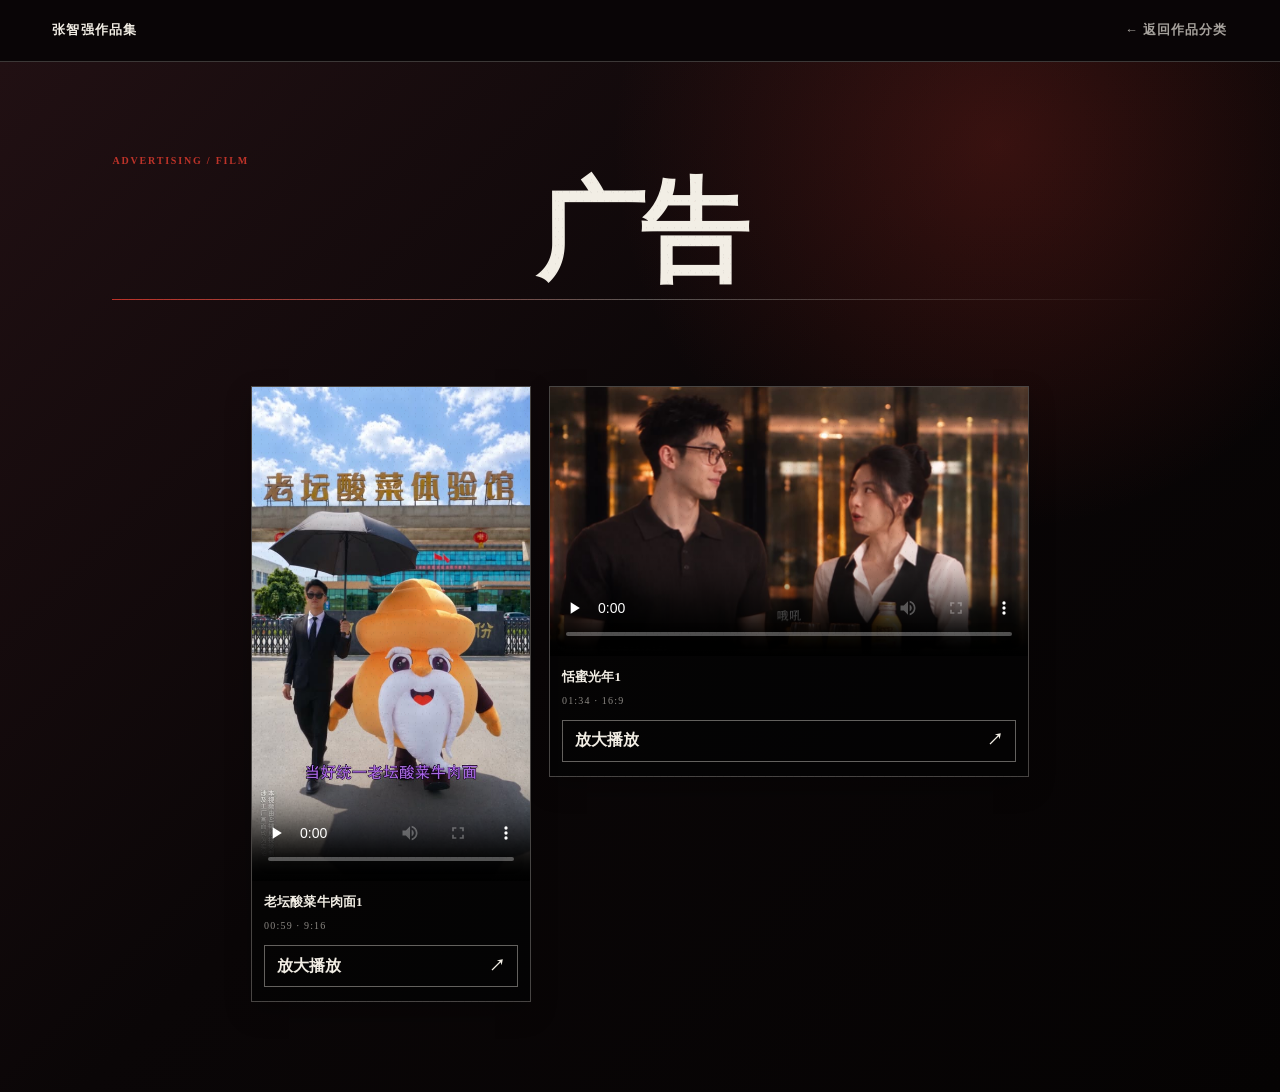
==== commit 030f17a7: "Keep executive director title together" ====
--- a/advertising/index.html
+++ b/advertising/index.html
@@ -1,2 +1,2 @@
 <!DOCTYPE html><html lang="zh-CN"><head><meta charSet="utf-8"/><meta name="viewport" content="width=device-width, initial-scale=1"/><link rel="preload" href="../fonts/lxgw-wenkai-500.woff2" as="font" crossorigin="anonymous" type="font/woff2"/><title>广告创意｜张智强作品集</title><meta name="description" content="张智强的广告视频作品。"/><meta name="application-name" content="张智强个人作品集"/><meta name="keywords" content="张智强,张智强作品集,张智强个人作品集,AI全流程导演,AI影视视觉设计,AI短剧,漫剧,短剧导演,微电影,广告作品,影视求职"/><meta name="author" content="张智强"/><link rel="author" href="https://zzqaidirector.com/"/><meta name="creator" content="张智强"/><meta name="publisher" content="张智强"/><meta name="category" content="影视作品集"/><meta name="robots" content="index, follow"/><meta property="og:title" content="广告创意｜张智强作品集"/><meta property="og:description" content="张智强的广告视频作品。"/><meta property="og:url" content="https://zzqaidirector.com/advertising/"/><meta property="og:site_name" content="张智强个人作品集"/><meta property="og:type" content="website"/><meta property="og:locale" content="zh_CN"/><meta property="og:image" content="https://zzqaidirector.com/og.png"/><meta property="og:image:width" content="1736"/><meta property="og:image:height" content="909"/><meta property="og:image:alt" content="广告创意｜张智强作品集"/><meta name="twitter:card" content="summary_large_image"/><meta name="twitter:title" content="广告创意｜张智强作品集"/><meta name="twitter:description" content="张智强的广告视频作品。"/><meta name="twitter:image" content="https://zzqaidirector.com/og.png"/><link rel="canonical" href="https://zzqaidirector.com/advertising/"/><link rel="preload" href="../fonts/lxgw-wenkai-500.woff2" as="font" type="font/woff2" crossorigin="anonymous"/><script id="portfolio-structured-data" type="application/ld+json">{"@context":"https://schema.org","@graph":[{"@type":"WebSite","@id":"https://zzqaidirector.com/#website","url":"https://zzqaidirector.com/","name":"张智强个人作品集","alternateName":["张智强作品集","张智强｜AI全流程导演作品集"],"description":"张智强的个人求职作品集，展示AI全流程导演、AI短剧与漫剧视觉设计、AIGC内容制作、微电影和广告作品，以及个人经历与联系方式。","inLanguage":"zh-CN","publisher":{"@id":"https://zzqaidirector.com/#person"}},{"@type":"ProfilePage","@id":"https://zzqaidirector.com/#profile","url":"https://zzqaidirector.com/","name":"张智强｜AI全流程导演・作品集","description":"张智强的个人求职作品集，展示AI全流程导演、AI短剧与漫剧视觉设计、AIGC内容制作、微电影和广告作品，以及个人经历与联系方式。","inLanguage":"zh-CN","dateModified":"2026-11-06","isPartOf":{"@id":"https://zzqaidirector.com/#website"},"mainEntity":{"@id":"https://zzqaidirector.com/#person"}},{"@type":"Person","@id":"https://zzqaidirector.com/#person","name":"张智强","alternateName":"张智强 AI全流程导演","url":"https://zzqaidirector.com/","image":"https://zzqaidirector.com/zhang-zhiqiang-portrait-wechat-opaque.jpg","jobTitle":["执行导演","AI全流程导演","影视视觉设计师"],"description":"张智强，专注AI短剧、漫剧与品牌内容视觉制作的AI全流程导演和影视视觉设计师。","email":"mailto:3241445250@qq.com","telephone":"+86-19945662439","alumniOf":{"@type":"CollegeOrUniversity","name":"上海行健职业学院"},"worksFor":[{"@type":"Organization","name":"上海姚记科技股份有限公司"}],"knowsAbout":["AI全流程导演","AI影视视觉设计","AIGC内容制作","短剧","漫剧","微电影","广告","导演","编剧","剪辑"]}]}</script>
-<link rel="stylesheet" href="../assets/portfolio.9bbdec221a63.css"></head><body><header class="short-drama-nav"><a href="../">张智强作品集</a><a href="../#works">← 返回作品分类</a></header><main class="short-drama-page advertising-page"><section class="short-drama-hero" aria-labelledby="advertising-title"><p>ADVERTISING / FILM</p><h1 id="advertising-title">广告</h1><div class="short-drama-rule" aria-hidden="true"></div></section><section class="folder-section" aria-label="广告视频"><div class="trial-gallery advertising-gallery"><article class="trial-video-card"><video controls="" playsInline="" preload="none" poster="../advertising/laotan-sauerkraut-beef-noodles-1.jpg" aria-label="老坛酸菜牛肉面1 广告视频"><source src="../advertising/laotan-sauerkraut-beef-noodles-1.mp4" type="video/mp4"/>您的浏览器暂不支持视频播放。</video><div class="trial-video-copy"><h2>老坛酸菜牛肉面1</h2><p>00:59 · 9:16</p><button type="button" class="video-expand-button" data-video-expand="" aria-label="放大播放 老坛酸菜牛肉面1">放大播放 <span aria-hidden="true">↗</span></button></div></article><article class="trial-video-card advertising-landscape-card"><video controls="" playsInline="" preload="none" poster="../advertising/tianmi-guangnian-1.jpg" aria-label="恬蜜光年1 广告视频"><source src="../advertising/tianmi-guangnian-1.mp4" type="video/mp4"/>您的浏览器暂不支持视频播放。</video><div class="trial-video-copy"><h2>恬蜜光年1</h2><p>01:34 · 16:9</p><button type="button" class="video-expand-button" data-video-expand="" aria-label="放大播放 恬蜜光年1">放大播放 <span aria-hidden="true">↗</span></button></div></article></div></section></main><dialog id="video-lightbox" class="video-lightbox" aria-labelledby="video-lightbox-title"><div class="video-lightbox-panel"><header class="video-lightbox-header"><h2 id="video-lightbox-title">作品播放</h2><div class="video-lightbox-actions"><button type="button" data-video-fullscreen="">全屏播放</button><button type="button" data-video-close="" aria-label="关闭放大播放器">关闭 <span aria-hidden="true">×</span></button></div></header><div class="video-lightbox-stage"><video class="video-lightbox-player" controls="" playsInline="" preload="none">您的浏览器暂不支持视频播放。</video><p class="video-lightbox-status" role="status">正在加载视频…</p></div></div></dialog><script src="../video-player.js?v=native-detail-20261101" defer=""></script></body></html>+<link rel="stylesheet" href="../assets/portfolio.bd1eecbfe991.css"></head><body><header class="short-drama-nav"><a href="../">张智强作品集</a><a href="../#works">← 返回作品分类</a></header><main class="short-drama-page advertising-page"><section class="short-drama-hero" aria-labelledby="advertising-title"><p>ADVERTISING / FILM</p><h1 id="advertising-title">广告</h1><div class="short-drama-rule" aria-hidden="true"></div></section><section class="folder-section" aria-label="广告视频"><div class="trial-gallery advertising-gallery"><article class="trial-video-card"><video controls="" playsInline="" preload="none" poster="../advertising/laotan-sauerkraut-beef-noodles-1.jpg" aria-label="老坛酸菜牛肉面1 广告视频"><source src="../advertising/laotan-sauerkraut-beef-noodles-1.mp4" type="video/mp4"/>您的浏览器暂不支持视频播放。</video><div class="trial-video-copy"><h2>老坛酸菜牛肉面1</h2><p>00:59 · 9:16</p><button type="button" class="video-expand-button" data-video-expand="" aria-label="放大播放 老坛酸菜牛肉面1">放大播放 <span aria-hidden="true">↗</span></button></div></article><article class="trial-video-card advertising-landscape-card"><video controls="" playsInline="" preload="none" poster="../advertising/tianmi-guangnian-1.jpg" aria-label="恬蜜光年1 广告视频"><source src="../advertising/tianmi-guangnian-1.mp4" type="video/mp4"/>您的浏览器暂不支持视频播放。</video><div class="trial-video-copy"><h2>恬蜜光年1</h2><p>01:34 · 16:9</p><button type="button" class="video-expand-button" data-video-expand="" aria-label="放大播放 恬蜜光年1">放大播放 <span aria-hidden="true">↗</span></button></div></article></div></section></main><dialog id="video-lightbox" class="video-lightbox" aria-labelledby="video-lightbox-title"><div class="video-lightbox-panel"><header class="video-lightbox-header"><h2 id="video-lightbox-title">作品播放</h2><div class="video-lightbox-actions"><button type="button" data-video-fullscreen="">全屏播放</button><button type="button" data-video-close="" aria-label="关闭放大播放器">关闭 <span aria-hidden="true">×</span></button></div></header><div class="video-lightbox-stage"><video class="video-lightbox-player" controls="" playsInline="" preload="none">您的浏览器暂不支持视频播放。</video><p class="video-lightbox-status" role="status">正在加载视频…</p></div></div></dialog><script src="../video-player.js?v=native-detail-20261101" defer=""></script></body></html>
--- a/assets/portfolio.bd1eecbfe991.css
+++ b/assets/portfolio.bd1eecbfe991.css
@@ -0,0 +1,3735 @@
+@font-face {
+  font-family: "LXGW WenKai Portfolio";
+  font-style: normal;
+  font-display: block;
+  font-weight: 500;
+  src: url("../fonts/lxgw-wenkai-500.woff2") format("woff2");
+}
+
+:root {
+  --paper: #f2eee5;
+  --paper-deep: #e7e0d4;
+  --ink: #171714;
+  --muted: #69645b;
+  --red: #bd3329;
+  --line: rgba(23, 23, 20, 0.24);
+  --pad: clamp(20px, 4.1vw, 66px);
+  --gap: clamp(18px, 2.2vw, 36px);
+  --font-brush-body: "LXGW WenKai Portfolio", "Kaiti SC", "STKaiti", "KaiTi",
+    "KaiTi_GB2312", "FZKai-Z03", "DFKai-SB", "FangSong", "Songti SC", serif;
+}
+
+* {
+  box-sizing: border-box;
+}
+
+html {
+  min-width: 320px;
+  color-scheme: light;
+  scroll-behavior: smooth;
+  -webkit-text-size-adjust: 100%;
+  text-size-adjust: 100%;
+}
+
+body {
+  position: relative;
+  overflow-x: hidden;
+  margin: 0;
+  color: var(--ink);
+  background:
+    linear-gradient(
+      90deg,
+      transparent calc(100% - 1px),
+      rgba(23, 23, 20, 0.035) 1px
+    ),
+    var(--paper);
+  background-size: 10px 100%;
+  font-family: var(--font-brush-body);
+  font-kerning: normal;
+  text-rendering: optimizeLegibility;
+  -webkit-font-smoothing: antialiased;
+}
+
+body::before {
+  position: fixed;
+  z-index: 200;
+  inset: -30%;
+  pointer-events: none;
+  content: "";
+  opacity: 0.055;
+  background-image:
+    radial-gradient(circle at 20% 30%, var(--ink) 0 0.7px, transparent 0.9px),
+    radial-gradient(circle at 70% 60%, var(--ink) 0 0.55px, transparent 0.8px),
+    radial-gradient(circle at 45% 80%, var(--red) 0 0.5px, transparent 0.75px);
+  background-size: 7px 9px, 11px 13px, 17px 19px;
+  mix-blend-mode: multiply;
+  animation: grain-shift 1600ms steps(2) infinite;
+}
+
+a {
+  color: inherit;
+}
+
+button,
+input,
+select,
+textarea {
+  font: inherit;
+}
+
+::placeholder {
+  font-family: var(--font-brush-body);
+}
+
+::selection {
+  color: var(--paper);
+  background: var(--red);
+}
+
+.skip-link {
+  position: fixed;
+  z-index: 100;
+  top: 10px;
+  left: 10px;
+  padding: 10px 14px;
+  color: var(--paper);
+  background: var(--ink);
+  transform: translateY(-160%);
+}
+
+.skip-link:focus {
+  transform: none;
+}
+
+:focus-visible {
+  outline: 2px solid var(--red);
+  outline-offset: 4px;
+}
+
+.masthead {
+  min-height: 84px;
+  padding: 0 clamp(18px, 5vw, 80px);
+  border-bottom: 1px solid var(--line);
+  background: var(--paper);
+  display: grid;
+  grid-template-columns: 1fr;
+  align-items: center;
+  column-gap: 22px;
+  font-family: var(--font-brush-body);
+}
+
+.nav {
+  width: 100%;
+  justify-self: stretch;
+  display: flex;
+  align-items: center;
+  justify-content: space-between;
+  gap: 16px;
+  font-size: clamp(20px, 1.7vw, 26px);
+  font-weight: 700;
+}
+
+.nav a,
+.text-link,
+.contact-links a {
+  position: relative;
+  text-decoration: none;
+}
+
+.nav a {
+  padding: 14px 2px;
+  text-shadow: none;
+}
+
+.nav a::before {
+  display: none;
+}
+
+.nav a::after,
+.text-link::after,
+.contact-links a::after {
+  position: absolute;
+  right: 0;
+  bottom: 2px;
+  left: 0;
+  height: 1px;
+  content: "";
+  background: var(--red);
+  transform: scaleX(0);
+  transform-origin: right;
+  transition: transform 220ms ease;
+}
+
+.nav a:hover::after,
+.nav a:focus-visible::after,
+.text-link:hover::after,
+.text-link:focus-visible::after,
+.contact-links a:hover::after,
+.contact-links a:focus-visible::after {
+  transform: scaleX(1);
+  transform-origin: left;
+}
+
+.hero {
+  position: relative;
+  isolation: isolate;
+  overflow: hidden;
+  min-height: calc(100svh - 84px);
+  padding: 0 var(--pad);
+  display: flex;
+  align-items: stretch;
+  border-bottom: 1px solid var(--ink);
+  background: var(--paper);
+}
+
+.hero-copy {
+  position: relative;
+  z-index: 1;
+  width: 100%;
+  max-width: 1000px;
+  margin: 0 auto;
+  min-width: 0;
+  display: flex;
+  flex-direction: column;
+  justify-content: space-evenly;
+  align-items: center;
+  gap: clamp(36px, 7svh, 96px);
+  padding-block: clamp(24px, 5svh, 72px);
+}
+
+.hero-heading {
+  display: grid;
+  grid-template-columns: max-content 112px;
+  grid-template-areas: "name portrait" "caption caption";
+  column-gap: clamp(48px, 7vw, 112px);
+  row-gap: clamp(28px, 6svh, 72px);
+  justify-content: center;
+  align-items: center;
+  width: 100%;
+}
+
+.hero-identity {
+  display: contents;
+}
+
+.hero-heading h1 {
+  grid-area: name;
+  align-self: center;
+  min-width: 0;
+  font-size: clamp(108px, 10vw, 144px);
+  line-height: 1;
+  text-align: center;
+  white-space: nowrap;
+}
+
+.kicker,
+.eyebrow {
+  color: var(--red);
+  font: 700 clamp(13px, 1vw, 16px) / 1.2 var(--font-brush-body);
+  letter-spacing: 0.16em;
+}
+
+.kicker {
+  margin: 0 0 clamp(18px, 2.5vw, 38px);
+  display: flex;
+  align-items: center;
+  gap: 12px;
+}
+
+.kicker::before {
+  width: 30px;
+  height: 6px;
+  content: "";
+  background: var(--red);
+}
+
+h1,
+h2,
+h3,
+p {
+  overflow-wrap: anywhere;
+}
+
+h1 {
+  position: relative;
+  z-index: 2;
+  max-width: none;
+  margin: 0;
+  font-size: clamp(52px, 7.5vw, 118px);
+  font-weight: 400;
+  line-height: 0.94;
+  letter-spacing: -0.045em;
+  text-shadow: 0 0 0 transparent;
+  transition: color 240ms ease, text-shadow 240ms ease, transform 240ms ease;
+}
+
+h1:hover {
+  color: var(--red);
+  text-shadow: 7px 5px 0 rgba(23, 23, 20, 0.13);
+  transform: translate(-2px, -2px);
+}
+
+.ink-display,
+.ink-spray {
+  font-family: "STKaiti", "KaiTi", "FZKai-Z03", "DFKai-SB", "FangSong",
+    "LXGW WenKai Portfolio", serif !important;
+  font-style: normal;
+  text-rendering: geometricPrecision;
+  -webkit-font-smoothing: antialiased;
+  text-shadow:
+    0.018em 0.015em 0 currentColor,
+    0.04em 0.055em 0.09em rgba(23, 23, 20, 0.18);
+}
+
+.ink-spray {
+  position: relative;
+  isolation: isolate;
+  display: inline-block;
+}
+
+.name-ink {
+  color: #000 !important;
+  font-weight: 700;
+  line-height: 0.94;
+  text-shadow:
+    0.018em 0.015em 0 #000,
+    0.04em 0.055em 0.09em rgba(0, 0, 0, 0.2);
+}
+
+.hero .name-ink {
+  text-shadow: 0.015em 0.01em 0 #000;
+}
+
+.hero .name-ink::before {
+  display: none;
+}
+
+.name-ink::before,
+.name-ink:hover,
+.name-ink:focus-visible,
+.hero h1:hover .name-ink {
+  color: #000 !important;
+}
+
+.name-ink .ink-particles b {
+  color: #000 !important;
+  background: #000;
+  box-shadow: 0 0 0 0.015em #000;
+}
+
+.ink-spray::before {
+  position: absolute;
+  z-index: -1;
+  right: -0.08em;
+  bottom: 0.03em;
+  left: -0.08em;
+  height: 0.11em;
+  pointer-events: none;
+  content: "";
+  opacity: 0.13;
+  background:
+    radial-gradient(ellipse at 12% 50%, currentColor 0 24%, transparent 28%),
+    linear-gradient(90deg, transparent, currentColor 8% 92%, transparent);
+  filter: blur(1.1px);
+  transform: scaleX(0.7) skewX(-8deg);
+  transform-origin: left;
+  transition: transform 360ms ease, opacity 360ms ease;
+}
+
+.ink-spray:hover::before,
+.ink-spray:focus-visible::before {
+  opacity: 0.28;
+  transform: scaleX(1.05) skewX(4deg);
+}
+
+.ink-particles {
+  position: absolute;
+  z-index: 6;
+  inset: -0.45em -0.3em;
+  overflow: visible;
+  pointer-events: none;
+}
+
+.ink-particles b {
+  --ink-size: 0.055em;
+  position: absolute;
+  left: var(--ix);
+  top: var(--iy);
+  width: var(--ink-size);
+  height: var(--ink-size);
+  border-radius: 50%;
+  opacity: 0;
+  background: currentColor;
+  box-shadow: 0 0 0 0.015em currentColor;
+}
+
+.ink-particles b:nth-child(4n) {
+  --ink-size: 0.085em;
+  border-radius: 36% 64% 58% 42%;
+}
+
+.ink-particles b:nth-child(5n) {
+  --ink-size: 0.035em;
+}
+
+.ink-spray:hover .ink-particles b,
+.ink-spray:focus-visible .ink-particles b {
+  animation: ink-dust-burst 980ms cubic-bezier(0.16, 0.78, 0.24, 1) both;
+  animation-delay: calc(var(--ink-index) * 15ms);
+}
+
+.ink-spray:hover,
+.ink-spray:focus-visible {
+  animation: ink-text-breathe 920ms steps(3, end) both;
+}
+
+.ink-particles b:nth-child(1) { --ink-index: 1; --ix: 2%; --iy: 42%; --idx: -2.4em; --idy: -1.2em; }
+.ink-particles b:nth-child(2) { --ink-index: 2; --ix: 8%; --iy: 74%; --idx: -2em; --idy: 1.4em; }
+.ink-particles b:nth-child(3) { --ink-index: 3; --ix: 15%; --iy: 18%; --idx: -1.6em; --idy: -1.8em; }
+.ink-particles b:nth-child(4) { --ink-index: 4; --ix: 22%; --iy: 58%; --idx: -1.2em; --idy: 0.8em; }
+.ink-particles b:nth-child(5) { --ink-index: 5; --ix: 30%; --iy: 9%; --idx: -0.8em; --idy: -2em; }
+.ink-particles b:nth-child(6) { --ink-index: 6; --ix: 38%; --iy: 82%; --idx: -0.4em; --idy: 1.8em; }
+.ink-particles b:nth-child(7) { --ink-index: 7; --ix: 46%; --iy: 36%; --idx: 0.2em; --idy: -1.4em; }
+.ink-particles b:nth-child(8) { --ink-index: 8; --ix: 54%; --iy: 68%; --idx: 0.7em; --idy: 1.4em; }
+.ink-particles b:nth-child(9) { --ink-index: 9; --ix: 62%; --iy: 14%; --idx: 1em; --idy: -2em; }
+.ink-particles b:nth-child(10) { --ink-index: 10; --ix: 70%; --iy: 52%; --idx: 1.4em; --idy: -0.8em; }
+.ink-particles b:nth-child(11) { --ink-index: 11; --ix: 78%; --iy: 86%; --idx: 1.8em; --idy: 1.7em; }
+.ink-particles b:nth-child(12) { --ink-index: 12; --ix: 84%; --iy: 28%; --idx: 2.1em; --idy: -1.5em; }
+.ink-particles b:nth-child(13) { --ink-index: 13; --ix: 90%; --iy: 64%; --idx: 2.4em; --idy: 0.9em; }
+.ink-particles b:nth-child(14) { --ink-index: 14; --ix: 96%; --iy: 12%; --idx: 2.8em; --idy: -1.9em; }
+.ink-particles b:nth-child(15) { --ink-index: 15; --ix: 42%; --iy: 4%; --idx: 0; --idy: -2.4em; }
+.ink-particles b:nth-child(16) { --ink-index: 16; --ix: 57%; --iy: 92%; --idx: 0.8em; --idy: 2.2em; }
+
+.hero-illustration {
+  grid-area: portrait;
+  position: relative;
+  z-index: 1;
+  width: 112px;
+  margin: 0;
+  justify-self: center;
+  pointer-events: none;
+}
+
+.hero-illustration img {
+  display: block;
+  width: 100%;
+  height: auto;
+  opacity: 1;
+  border: 1px solid rgba(23, 23, 20, 0.17);
+  background: #fff;
+  mix-blend-mode: normal;
+}
+
+.hero-caption {
+  grid-area: caption;
+  width: 100%;
+  margin: 0;
+  text-align: center;
+}
+
+.role {
+  position: relative;
+  z-index: 2;
+  margin: 0;
+  font: 700 clamp(48px, 4.9vw, 68px) / 1.16 "STKaiti", "KaiTi",
+    "FZKai-Z03", "DFKai-SB", "FangSong", "LXGW WenKai Portfolio", serif;
+  letter-spacing: -0.035em;
+}
+
+.role-effect {
+  position: relative;
+  isolation: isolate;
+  min-width: 0;
+  cursor: default;
+}
+
+.role-effect::before,
+.role-effect::after {
+  position: absolute;
+  z-index: 1;
+  inset: 0;
+  pointer-events: none;
+  content: attr(data-text);
+  opacity: 0;
+  font: 700 clamp(48px, 4.9vw, 68px) / 1.16 "STKaiti", "KaiTi",
+    "FZKai-Z03", "DFKai-SB", "FangSong", "LXGW WenKai Portfolio", serif;
+  letter-spacing: -0.035em;
+}
+
+.role-effect::before {
+  color: var(--red);
+  clip-path: polygon(0 8%, 100% 4%, 100% 37%, 0 43%);
+}
+
+.role-effect::after {
+  color: var(--muted);
+  clip-path: polygon(0 62%, 100% 53%, 100% 86%, 0 92%);
+}
+
+.role-effect:hover .role {
+  animation: role-shiver 720ms steps(2, end) both;
+}
+
+.role-effect:hover::before {
+  opacity: 0.7;
+  animation: text-fragment-up 760ms cubic-bezier(0.2, 0.72, 0.2, 1) both;
+}
+
+.role-effect:hover::after {
+  opacity: 0.5;
+  animation: text-fragment-down 820ms cubic-bezier(0.2, 0.72, 0.2, 1) both;
+}
+
+.particle-field {
+  position: absolute;
+  z-index: 4;
+  inset: -26px -12px;
+  overflow: visible;
+  pointer-events: none;
+}
+
+.particle-field i {
+  --size: 5px;
+  position: absolute;
+  left: var(--px);
+  top: var(--py);
+  width: var(--size);
+  height: var(--size);
+  opacity: 0;
+  background: var(--red);
+  transform: translate(0, 0) rotate(0);
+}
+
+.particle-field i:nth-child(3n) {
+  --size: 3px;
+  border-radius: 50%;
+  background: var(--ink);
+}
+
+.particle-field i:nth-child(4n) {
+  --size: 7px;
+  background: var(--muted);
+}
+
+.role-effect:hover .particle-field i {
+  animation: particle-scatter 880ms cubic-bezier(0.17, 0.84, 0.35, 1) both;
+  animation-delay: calc(var(--particle-index) * 12ms);
+}
+
+.particle-field i:nth-child(1) { --particle-index: 1; --px: 4%; --py: 22%; --tx: -44px; --ty: -36px; }
+.particle-field i:nth-child(2) { --particle-index: 2; --px: 9%; --py: 72%; --tx: -55px; --ty: 34px; }
+.particle-field i:nth-child(3) { --particle-index: 3; --px: 14%; --py: 44%; --tx: -38px; --ty: -4px; }
+.particle-field i:nth-child(4) { --particle-index: 4; --px: 19%; --py: 16%; --tx: -20px; --ty: -52px; }
+.particle-field i:nth-child(5) { --particle-index: 5; --px: 24%; --py: 80%; --tx: -12px; --ty: 46px; }
+.particle-field i:nth-child(6) { --particle-index: 6; --px: 29%; --py: 36%; --tx: 2px; --ty: -34px; }
+.particle-field i:nth-child(7) { --particle-index: 7; --px: 34%; --py: 63%; --tx: 12px; --ty: 44px; }
+.particle-field i:nth-child(8) { --particle-index: 8; --px: 39%; --py: 10%; --tx: 19px; --ty: -58px; }
+.particle-field i:nth-child(9) { --particle-index: 9; --px: 44%; --py: 48%; --tx: 24px; --ty: -9px; }
+.particle-field i:nth-child(10) { --particle-index: 10; --px: 49%; --py: 86%; --tx: 33px; --ty: 50px; }
+.particle-field i:nth-child(11) { --particle-index: 11; --px: 54%; --py: 28%; --tx: 40px; --ty: -46px; }
+.particle-field i:nth-child(12) { --particle-index: 12; --px: 59%; --py: 68%; --tx: 47px; --ty: 34px; }
+.particle-field i:nth-child(13) { --particle-index: 13; --px: 64%; --py: 15%; --tx: 52px; --ty: -54px; }
+.particle-field i:nth-child(14) { --particle-index: 14; --px: 69%; --py: 47%; --tx: 56px; --ty: -12px; }
+.particle-field i:nth-child(15) { --particle-index: 15; --px: 74%; --py: 78%; --tx: 61px; --ty: 44px; }
+.particle-field i:nth-child(16) { --particle-index: 16; --px: 79%; --py: 23%; --tx: 67px; --ty: -43px; }
+.particle-field i:nth-child(17) { --particle-index: 17; --px: 84%; --py: 57%; --tx: 72px; --ty: 16px; }
+.particle-field i:nth-child(18) { --particle-index: 18; --px: 89%; --py: 9%; --tx: 78px; --ty: -58px; }
+.particle-field i:nth-child(19) { --particle-index: 19; --px: 93%; --py: 72%; --tx: 84px; --ty: 38px; }
+.particle-field i:nth-child(20) { --particle-index: 20; --px: 96%; --py: 35%; --tx: 92px; --ty: -28px; }
+.particle-field i:nth-child(21) { --particle-index: 21; --px: 31%; --py: 91%; --tx: -20px; --ty: 58px; }
+.particle-field i:nth-child(22) { --particle-index: 22; --px: 57%; --py: 4%; --tx: 22px; --ty: -66px; }
+.particle-field i:nth-child(23) { --particle-index: 23; --px: 71%; --py: 92%; --tx: 49px; --ty: 62px; }
+.particle-field i:nth-child(24) { --particle-index: 24; --px: 12%; --py: 5%; --tx: -63px; --ty: -55px; }
+
+.statement {
+  width: 100%;
+  max-width: 720px;
+  margin: clamp(20px, 4svh, 48px) auto 0;
+  font-size: clamp(24px, 2.2vw, 32px);
+  line-height: 1.8;
+  letter-spacing: 0.035em;
+  text-wrap: balance;
+}
+
+.hero-actions {
+  width: auto;
+  margin: 0;
+  padding: 0;
+  font: 14px/1.5 var(--font-brush-body);
+}
+
+.text-link {
+  padding-bottom: 5px;
+  font-size: clamp(16px, 1.25vw, 20px);
+  font-weight: 700;
+}
+
+.hero-link-group {
+  display: flex;
+  justify-content: center;
+  flex-wrap: wrap;
+  gap: clamp(28px, 4vw, 56px);
+}
+
+.hero-link-group .text-link {
+  display: flex;
+  align-items: center;
+  justify-content: center;
+  gap: 14px;
+  min-height: 60px;
+  padding: 14px 24px;
+  border: 1px solid var(--line);
+  border-radius: 3px;
+  font-size: 26px;
+  line-height: 1.3;
+  white-space: nowrap;
+  text-shadow: none;
+  transition: background 200ms ease, border-color 200ms ease;
+}
+
+.hero-link-group .text-link:first-child {
+  color: var(--paper);
+  background: var(--ink);
+  border-color: var(--ink);
+}
+
+.hero-link-group .text-link::before,
+.hero-link-group .text-link::after {
+  display: none;
+}
+
+.hero-link-group .text-link:hover {
+  border-color: var(--ink);
+}
+
+.hero-link-group .text-link > span {
+  font-size: 1.15em;
+  transition: transform 220ms ease;
+}
+
+.hero-link-group .text-link:hover > span {
+  transform: translate(3px, 3px);
+}
+
+.status::before {
+  display: inline-block;
+  width: 7px;
+  height: 7px;
+  margin-right: 9px;
+  border-radius: 50%;
+  background: currentColor;
+  content: "";
+  animation: pulse 2.2s ease-in-out infinite;
+}
+
+.works,
+.coach-story {
+  position: relative;
+  isolation: isolate;
+  overflow: hidden;
+  padding: clamp(48px, 6vw, 94px) var(--pad);
+}
+
+.about,
+.coach-story,
+.works {
+  content-visibility: auto;
+  contain-intrinsic-block-size: auto 100svh;
+}
+
+.works {
+  min-height: 100svh;
+  color: var(--paper);
+  background:
+    radial-gradient(circle at 50% 32%, rgba(229, 177, 112, 0.13), transparent 34%),
+    linear-gradient(180deg, #251013 0%, #12090b 56%, #070405 100%);
+}
+
+.works::before {
+  position: absolute;
+  z-index: 1;
+  inset: 0;
+  pointer-events: none;
+  content: "";
+  background:
+    linear-gradient(90deg, rgba(5, 2, 3, 0.78), transparent 20% 80%, rgba(5, 2, 3, 0.78)),
+    linear-gradient(180deg, rgba(5, 2, 3, 0.08), transparent 48%, rgba(5, 2, 3, 0.48));
+}
+
+.stage-scene {
+  position: absolute;
+  z-index: 0;
+  inset: 0;
+  overflow: hidden;
+  pointer-events: none;
+  contain: paint;
+  isolation: isolate;
+}
+
+.stage-curtain {
+  position: absolute;
+  z-index: 2;
+  top: -3%;
+  bottom: 0;
+  width: 27%;
+  background:
+    repeating-linear-gradient(
+      90deg,
+      #4f1016 0 13%,
+      #7f1d25 16% 28%,
+      #35080d 34% 43%
+    );
+  box-shadow: inset 0 0 70px rgba(0, 0, 0, 0.62);
+  animation: curtain-breathe 5.8s ease-in-out infinite;
+}
+
+.stage-curtain-left {
+  left: -7%;
+  clip-path: polygon(0 0, 100% 0, 82% 100%, 0 100%);
+  transform-origin: left center;
+}
+
+.stage-curtain-right {
+  right: -7%;
+  clip-path: polygon(0 0, 100% 0, 100% 100%, 18% 100%);
+  transform-origin: right center;
+  animation-delay: -2.9s;
+}
+
+.stage-light {
+  position: absolute;
+  z-index: 0;
+  top: -18%;
+  width: 26%;
+  height: 94%;
+  opacity: 0.45;
+  background: linear-gradient(180deg, rgba(255, 229, 181, 0.65), rgba(255, 195, 119, 0.04));
+  filter: blur(7px);
+  transform-origin: top center;
+  clip-path: polygon(47% 0, 53% 0, 100% 100%, 0 100%);
+  animation: stage-light-sweep 7.4s ease-in-out infinite alternate;
+}
+
+.stage-light-left {
+  left: 23%;
+  transform: rotate(9deg);
+}
+
+.stage-light-right {
+  right: 23%;
+  transform: rotate(-9deg);
+  animation-delay: -3.7s;
+}
+
+.stage-floor {
+  position: absolute;
+  z-index: 0;
+  right: 9%;
+  bottom: 4%;
+  left: 9%;
+  height: 24%;
+  border-radius: 50%;
+  background: radial-gradient(ellipse at center, rgba(239, 180, 105, 0.22), transparent 68%);
+  filter: blur(5px);
+  animation: stage-floor-glow 3.6s ease-in-out infinite;
+}
+
+.stage-magician {
+  position: absolute;
+  z-index: 1;
+  bottom: 15%;
+  left: 50%;
+  width: 132px;
+  height: 276px;
+  margin-left: -66px;
+  filter: drop-shadow(0 18px 12px rgba(0, 0, 0, 0.54));
+  transform-origin: 52% 96%;
+  animation: magician-bow 8s cubic-bezier(0.55, 0.05, 0.22, 1) infinite;
+}
+
+.magician-head,
+.magician-body,
+.magician-arm,
+.magician-leg,
+.magician-hat {
+  position: absolute;
+  display: block;
+  background: #070707;
+}
+
+.magician-head {
+  z-index: 3;
+  top: 28px;
+  left: 49px;
+  width: 37px;
+  height: 45px;
+  border-radius: 50% 50% 44% 44%;
+  background: #bb8b70;
+  box-shadow: inset -8px -3px 0 rgba(52, 24, 18, 0.34);
+}
+
+.magician-body {
+  z-index: 2;
+  top: 67px;
+  left: 32px;
+  width: 72px;
+  height: 126px;
+  clip-path: polygon(18% 0, 82% 0, 100% 100%, 0 100%);
+  background:
+    linear-gradient(90deg, transparent 48%, #d5c4a5 49% 51%, transparent 52%),
+    #09090a;
+}
+
+.magician-body::after {
+  position: absolute;
+  top: 12px;
+  left: 50%;
+  width: 18px;
+  height: 24px;
+  margin-left: -9px;
+  content: "";
+  background: #8e1720;
+  clip-path: polygon(0 0, 100% 0, 68% 48%, 100% 100%, 0 100%, 32% 48%);
+}
+
+.magician-arm {
+  z-index: 1;
+  top: 79px;
+  width: 78px;
+  height: 15px;
+  border-radius: 999px;
+  transform-origin: 7px 50%;
+}
+
+.magician-arm-open {
+  left: 36px;
+  transform: rotate(154deg);
+}
+
+.magician-hat-arm {
+  left: 59px;
+  transform: rotate(-80deg);
+  animation: hat-salute 8s cubic-bezier(0.55, 0.05, 0.22, 1) infinite;
+}
+
+.magician-hat {
+  top: -24px;
+  right: -18px;
+  width: 38px;
+  height: 33px;
+  border-radius: 3px 3px 0 0;
+}
+
+.magician-hat::after {
+  position: absolute;
+  right: -9px;
+  bottom: -5px;
+  left: -9px;
+  height: 7px;
+  border-radius: 50%;
+  content: "";
+  background: #050505;
+}
+
+.magician-leg {
+  z-index: 1;
+  top: 184px;
+  width: 24px;
+  height: 88px;
+  border-radius: 0 0 7px 7px;
+  transform-origin: top center;
+}
+
+.magician-leg-left {
+  left: 39px;
+  transform: rotate(3deg);
+}
+
+.magician-leg-right {
+  right: 38px;
+  transform: rotate(-3deg);
+}
+
+.stage-audience {
+  position: absolute;
+  z-index: 3;
+  right: -2%;
+  bottom: -1%;
+  left: -2%;
+  height: 18%;
+}
+
+.stage-audience i {
+  position: absolute;
+  bottom: 0;
+  width: 6.8%;
+  min-width: 42px;
+  border-radius: 48% 48% 0 0;
+  background: #020202;
+  box-shadow: 0 -10px 0 -2px #020202;
+  animation: audience-applause 2.8s ease-in-out infinite;
+}
+
+.stage-audience i::before,
+.stage-audience i::after {
+  position: absolute;
+  top: -24px;
+  width: 20px;
+  height: 30px;
+  border-radius: 999px;
+  content: "";
+  background: #020202;
+}
+
+.stage-audience i::before {
+  left: 2px;
+  transform: rotate(-26deg);
+}
+
+.stage-audience i::after {
+  right: 2px;
+  transform: rotate(26deg);
+}
+
+.works .section-head,
+.works .work-grid {
+  position: relative;
+  z-index: 4;
+}
+
+.works .section-head {
+  border-bottom-color: rgba(242, 238, 229, 0.34);
+  grid-template-columns: minmax(0, 1fr) auto;
+}
+
+.works .section-note {
+  color: rgba(242, 238, 229, 0.62);
+}
+
+.section-head {
+  margin-bottom: 28px;
+  padding-bottom: 18px;
+  border-bottom: 1px solid var(--ink);
+  display: grid;
+  grid-template-columns: 1fr 2fr auto;
+  gap: var(--gap);
+  align-items: end;
+}
+
+.eyebrow {
+  margin: 0;
+}
+
+h2 {
+  margin: 0;
+  font-size: clamp(34px, 3.4vw, 54px);
+  font-weight: 400;
+  line-height: 1;
+  letter-spacing: -0.04em;
+}
+
+.section-note {
+  margin: 0;
+  color: var(--muted);
+  font: italic 12px/1 Georgia, "Times New Roman", "LXGW WenKai Portfolio", serif;
+  letter-spacing: 0.05em;
+}
+
+.work-grid {
+  display: grid;
+  grid-template-columns: repeat(2, minmax(0, 1fr));
+  gap: var(--gap);
+}
+
+.work-card {
+  position: relative;
+  min-width: 0;
+  border-top: 5px solid var(--ink);
+  transition: border-color 240ms ease, transform 240ms ease, filter 240ms ease;
+}
+
+.work-card::after {
+  position: absolute;
+  z-index: 4;
+  top: -5px;
+  left: 0;
+  width: 42%;
+  height: 5px;
+  pointer-events: none;
+  content: "";
+  background: var(--red);
+  transform: scaleX(0);
+  transform-origin: left;
+  transition: transform 360ms cubic-bezier(0.2, 0.8, 0.2, 1);
+}
+
+.work-card:hover {
+  border-color: var(--red);
+  filter: drop-shadow(0 18px 18px rgba(23, 23, 20, 0.12));
+  transform: translateY(-8px) rotate(-0.25deg);
+}
+
+.work-card:hover::after {
+  transform: scaleX(1);
+}
+
+.work-card.category-panel {
+  display: block;
+  border-top-color: rgba(242, 238, 229, 0.74);
+}
+
+.category-panel .still {
+  width: 100%;
+  min-width: 0;
+  aspect-ratio: 16 / 7;
+  min-height: clamp(210px, 20vw, 300px);
+  border: 1px solid rgba(242, 238, 229, 0.22);
+  border-top: 0;
+  display: grid;
+  grid-template-columns: minmax(0, 1fr);
+  place-items: center;
+  background: rgba(13, 8, 9, 0.54);
+  -webkit-backdrop-filter: blur(4px);
+  backdrop-filter: blur(4px);
+}
+
+.works .category-panel h3 {
+  position: relative;
+  z-index: 3;
+  max-width: 92%;
+  color: var(--paper);
+  font-size: clamp(42px, 4.5vw, 78px);
+  line-height: 1;
+  text-align: center;
+  overflow-wrap: anywhere;
+}
+
+.category-link {
+  display: block;
+  width: 100%;
+  color: inherit;
+  text-decoration: none;
+  touch-action: manipulation;
+  -webkit-tap-highlight-color: rgba(242, 238, 229, 0.12);
+}
+
+.category-link .still {
+  cursor: pointer;
+}
+
+.category-position {
+  position: absolute;
+  z-index: 4;
+  top: 18px;
+  left: 20px;
+  color: rgba(242, 238, 229, 0.64);
+  font: 700 11px/1 var(--font-brush-body);
+  letter-spacing: 0.16em;
+  pointer-events: none;
+}
+
+.category-enter {
+  position: absolute;
+  z-index: 4;
+  right: 22px;
+  bottom: 20px;
+  padding-bottom: 5px;
+  color: rgba(242, 238, 229, 0.72);
+  border-bottom: 1px solid rgba(242, 238, 229, 0.36);
+  font: 700 12px/1 var(--font-brush-body);
+  letter-spacing: 0.12em;
+  transition: color 220ms ease, border-color 220ms ease, transform 220ms ease;
+}
+
+.category-coming-soon {
+  position: absolute;
+  z-index: 4;
+  right: 22px;
+  bottom: 20px;
+  color: rgba(242, 238, 229, 0.64);
+  font: 500 11px/1.2 var(--font-brush-body);
+  letter-spacing: 0.16em;
+  white-space: nowrap;
+  pointer-events: none;
+}
+
+.category-link:hover .category-enter,
+.category-link:focus-visible .category-enter {
+  color: var(--paper);
+  border-color: var(--paper);
+  transform: translateX(4px);
+}
+
+.category-link:focus-visible {
+  outline: 2px solid var(--paper);
+  outline-offset: -4px;
+}
+
+.category-link:active .still {
+  background: rgba(28, 17, 19, 0.72);
+}
+
+.trial-gallery {
+  position: relative;
+  z-index: 4;
+  display: grid;
+  grid-template-columns: repeat(4, minmax(0, 1fr));
+  gap: clamp(12px, 1.4vw, 18px);
+}
+
+.trial-video-card {
+  min-width: 0;
+  overflow: hidden;
+  border: 1px solid rgba(242, 238, 229, 0.28);
+  color: var(--paper);
+  background: rgba(4, 4, 4, 0.72);
+  box-shadow: 0 10px 24px rgba(0, 0, 0, 0.26);
+  transition: border-color 220ms ease, transform 220ms ease;
+}
+
+.trial-video-card:hover {
+  border-color: rgba(242, 238, 229, 0.72);
+  transform: translateY(-3px);
+}
+
+.trial-video-card video {
+  width: 100%;
+  height: auto;
+  aspect-ratio: 9 / 16;
+  display: block;
+  border: 0;
+  background: #050505;
+  object-fit: contain;
+}
+
+.video-expand-button {
+  width: 100%;
+  min-height: 42px;
+  margin-top: 12px;
+  padding: 8px 12px;
+  border: 1px solid rgba(242, 238, 229, 0.4);
+  display: flex;
+  justify-content: space-between;
+  align-items: center;
+  color: var(--paper);
+  background: transparent;
+  font: 700 16px/1.4 var(--font-brush-body);
+  cursor: pointer;
+}
+
+.video-expand-button:hover,
+.video-expand-button:focus-visible {
+  background: rgba(242, 238, 229, 0.1);
+  border-color: var(--paper);
+}
+
+body.video-viewer-open { overflow: hidden; }
+
+.video-lightbox {
+  position: fixed;
+  inset: 0;
+  width: 100%;
+  height: 100%;
+  height: 100dvh;
+  max-width: none;
+  max-height: none;
+  margin: 0;
+  padding: clamp(12px, 2.5vw, 32px);
+  border: 0;
+  color: var(--paper);
+  background: rgba(5, 5, 5, 0.96);
+}
+
+.video-lightbox::backdrop { background: #000; }
+.video-lightbox-panel {
+  width: 100%;
+  height: 100%;
+  display: grid;
+  grid-template-rows: auto minmax(0, 1fr);
+  gap: 16px;
+}
+
+.video-lightbox-panel:fullscreen {
+  padding: clamp(12px, 2.5vw, 32px);
+  background: #050505;
+}
+
+.video-lightbox-header {
+  display: flex;
+  align-items: center;
+  justify-content: space-between;
+  gap: 16px;
+}
+
+.video-lightbox-header h2 {
+  margin: 0;
+  min-width: 0;
+  font: 700 clamp(18px, 2vw, 26px)/1.4 var(--font-brush-body);
+}
+
+.video-lightbox-actions { display: flex; gap: 8px; flex-shrink: 0; }
+.video-lightbox-actions button {
+  min-height: 44px;
+  padding: 8px 14px;
+  border: 1px solid rgba(242, 238, 229, 0.4);
+  color: inherit;
+  background: #151515;
+  font: 16px/1.4 var(--font-brush-body);
+  cursor: pointer;
+}
+
+.video-lightbox-stage {
+  position: relative;
+  min-width: 0;
+  min-height: 0;
+  display: flex;
+  align-items: center;
+  justify-content: center;
+  overflow: hidden;
+}
+
+.video-lightbox-player {
+  display: block;
+  width: auto;
+  height: auto;
+  max-width: 100%;
+  max-height: 100%;
+  aspect-ratio: auto;
+  object-fit: contain;
+  background: #000;
+}
+
+.video-lightbox-status {
+  position: absolute;
+  margin: 0;
+  font: 18px/1.5 var(--font-brush-body);
+  text-align: center;
+}
+
+.trial-video-card video:fullscreen,
+.video-lightbox-player:fullscreen {
+  width: 100% !important;
+  height: 100% !important;
+  max-width: none;
+  max-height: none;
+  aspect-ratio: auto !important;
+  object-fit: contain !important;
+  background: #000;
+}
+
+.trial-video-card video:-webkit-full-screen,
+.video-lightbox-player:-webkit-full-screen {
+  width: 100% !important;
+  height: 100% !important;
+  max-width: none;
+  max-height: none;
+  aspect-ratio: auto !important;
+  object-fit: contain !important;
+  background: #000;
+}
+
+@media (max-width: 620px) {
+  .video-lightbox-header { align-items: flex-start; flex-direction: column; gap: 10px; }
+  .video-lightbox-actions { align-self: flex-end; }
+}
+
+.trial-video-copy {
+  min-height: 88px;
+  padding: 12px 12px 14px;
+}
+
+.trial-video-copy h2,
+.trial-video-copy h4 {
+  margin: 0;
+  font: 700 clamp(13px, 1vw, 16px) / 1.4 var(--font-brush-body);
+  letter-spacing: 0.01em;
+}
+
+.trial-video-copy p {
+  margin: 8px 0 0;
+  color: rgba(242, 238, 229, 0.56);
+  font: 10px/1.35 var(--font-brush-body);
+  letter-spacing: 0.12em;
+}
+
+.short-drama-nav {
+  min-height: 62px;
+  padding: 0 var(--pad);
+  border-bottom: 1px solid rgba(242, 238, 229, 0.22);
+  display: flex;
+  align-items: center;
+  justify-content: space-between;
+  gap: 24px;
+  color: var(--paper);
+  background: #090506;
+  font: 700 clamp(12px, 1vw, 15px) / 1 var(--font-brush-body);
+  letter-spacing: 0.08em;
+}
+
+.short-drama-nav a {
+  padding: 9px 0;
+  text-decoration: none;
+}
+
+.short-drama-nav a:last-child {
+  color: rgba(242, 238, 229, 0.68);
+}
+
+.short-drama-page {
+  min-height: calc(100svh - 62px);
+  color: var(--paper);
+  background:
+    radial-gradient(circle at 78% 8%, rgba(189, 51, 41, 0.26), transparent 28%),
+    linear-gradient(135deg, #211013 0%, #0a0607 48%, #050303 100%);
+}
+
+.short-drama-hero {
+  width: 100%;
+  max-width: 1160px;
+  min-height: 36svh;
+  margin: 0 auto;
+  padding: clamp(42px, 5.5vw, 72px) var(--pad) clamp(38px, 5vw, 66px);
+  display: grid;
+  grid-template-columns: minmax(0, 0.55fr) minmax(0, 2fr);
+  gap: 18px var(--gap);
+  align-content: center;
+}
+
+.short-drama-hero > p:first-child {
+  margin: 0;
+  color: var(--red);
+  font: 700 10px/1.2 var(--font-brush-body);
+  letter-spacing: 0.18em;
+}
+
+.short-drama-hero h1 {
+  color: var(--paper);
+  font-size: clamp(54px, 8.5vw, 118px);
+  font-family: STKaiti, KaiTi, FZKai-Z03, DFKai-SB, "FangSong",
+    "LXGW WenKai Portfolio", serif;
+  font-weight: 700;
+  line-height: 0.88;
+}
+
+.short-drama-hero h1:hover {
+  color: var(--paper);
+  text-shadow: none;
+  transform: none;
+}
+
+.short-drama-rule {
+  grid-column: 1 / -1;
+  height: 1px;
+  background: linear-gradient(90deg, var(--red), rgba(242, 238, 229, 0.34), transparent);
+}
+
+.short-drama-intro {
+  grid-column: 2;
+  max-width: 620px;
+  margin: 0;
+  color: rgba(242, 238, 229, 0.7);
+  font-size: clamp(18px, 1.8vw, 28px);
+  line-height: 1.6;
+}
+
+.folder-section {
+  width: 100%;
+  max-width: 1440px;
+  margin: 0 auto;
+  padding: 0 clamp(14px, 2.5vw, 34px) clamp(60px, 7vw, 90px);
+  display: grid;
+  gap: clamp(22px, 3vw, 38px);
+}
+
+.advertising-page .short-drama-hero { grid-template-columns: 1fr; }
+.advertising-page .short-drama-hero h1 { justify-self: center; }
+.trial-gallery.advertising-gallery { grid-template-columns: minmax(0, 280px) minmax(0, 480px); justify-content: center; align-items: start; }
+.advertising-landscape-card video { aspect-ratio: 16 / 9; }
+
+@media (max-width: 620px) {
+  .trial-gallery.advertising-gallery { grid-template-columns: 1fr; }
+}
+
+.not-found-actions {
+  width: min(880px, calc(100% - 28px));
+  margin: 0 auto;
+  padding: clamp(18px, 4vw, 56px) clamp(14px, 2.5vw, 34px)
+    clamp(72px, 10vw, 132px);
+  color: var(--paper);
+}
+
+.not-found-actions p {
+  max-width: 32em;
+  margin: 0 0 30px;
+  color: rgba(242, 238, 229, 0.74);
+  font-size: clamp(18px, 2vw, 28px);
+  line-height: 1.65;
+}
+
+.not-found-actions .text-link {
+  display: inline-flex;
+  align-items: center;
+  gap: 0.6em;
+  padding-bottom: 6px;
+  border-bottom: 1px solid currentColor;
+  font-size: clamp(22px, 2.6vw, 38px);
+  text-decoration: none;
+}
+
+.trial-folder {
+  border-top: 3px solid var(--paper);
+  color: var(--paper);
+  background: rgba(5, 4, 5, 0.64);
+  box-shadow: 0 22px 54px rgba(0, 0, 0, 0.34);
+}
+
+.trial-folder > summary {
+  min-height: clamp(118px, 12vw, 164px);
+  padding: clamp(15px, 1.8vw, 24px);
+  display: grid;
+  grid-template-columns: auto 1fr auto;
+  align-items: center;
+  gap: clamp(16px, 2.4vw, 30px);
+  cursor: pointer;
+  list-style: none;
+  background:
+    linear-gradient(115deg, rgba(242, 238, 229, 0.08), transparent 46%),
+    rgba(25, 14, 16, 0.88);
+}
+
+.trial-folder > summary::-webkit-details-marker {
+  display: none;
+}
+
+.trial-folder > summary:focus-visible {
+  outline: 2px solid var(--paper);
+  outline-offset: -10px;
+}
+
+.folder-icon {
+  position: relative;
+  width: clamp(78px, 9vw, 120px);
+  aspect-ratio: 1.28 / 1;
+  display: block;
+  border: 1px solid rgba(242, 238, 229, 0.84);
+  background: linear-gradient(135deg, rgba(242, 238, 229, 0.18), rgba(242, 238, 229, 0.04));
+  transform: rotate(-2deg);
+  transition: transform 280ms ease, background 280ms ease;
+}
+
+.folder-icon::before {
+  position: absolute;
+  top: -22%;
+  left: -2px;
+  width: 48%;
+  height: 23%;
+  border: 1px solid rgba(242, 238, 229, 0.84);
+  border-bottom: 0;
+  content: "";
+  background: #2b191c;
+}
+
+.folder-icon i {
+  position: absolute;
+  right: 12%;
+  bottom: 14%;
+  width: 34%;
+  height: 2px;
+  background: var(--red);
+  box-shadow: 0 -10px rgba(242, 238, 229, 0.32);
+}
+
+.trial-folder > summary:hover .folder-icon {
+  background: linear-gradient(135deg, rgba(189, 51, 41, 0.28), rgba(242, 238, 229, 0.05));
+  transform: rotate(1deg) translateY(-5px);
+}
+
+.folder-title {
+  min-width: 0;
+}
+
+.folder-title strong {
+  display: block;
+  font: 700 clamp(40px, 6vw, 76px) / 0.92 STKaiti, KaiTi, FZKai-Z03,
+    DFKai-SB, "FangSong", "LXGW WenKai Portfolio", serif;
+}
+
+.folder-title small {
+  margin-top: 12px;
+  display: block;
+  color: rgba(242, 238, 229, 0.55);
+  font: 9px/1.2 var(--font-brush-body);
+  letter-spacing: 0.18em;
+}
+
+.folder-open-hint {
+  display: flex;
+  align-items: center;
+  gap: 8px;
+  color: rgba(242, 238, 229, 0.68);
+  font: 700 clamp(11px, 1vw, 14px) / 1 var(--font-brush-body);
+  letter-spacing: 0.08em;
+}
+
+.folder-open-hint i {
+  color: var(--red);
+  font: normal 20px/1 Georgia, "Times New Roman", "LXGW WenKai Portfolio", serif;
+  transition: transform 240ms ease;
+}
+
+.folder-open-label {
+  display: none;
+}
+
+.trial-folder[open] .folder-closed-label {
+  display: none;
+}
+
+.trial-folder[open] .folder-open-label {
+  display: inline;
+}
+
+.trial-folder[open] .folder-open-hint i {
+  transform: rotate(180deg);
+}
+
+.folder-contents {
+  padding: clamp(20px, 3vw, 36px);
+  border-top: 1px solid rgba(242, 238, 229, 0.18);
+  background: rgba(4, 3, 4, 0.9);
+}
+
+.folder-contents-head {
+  margin-bottom: clamp(20px, 2vw, 30px);
+  padding-bottom: 12px;
+  border-bottom: 1px solid rgba(242, 238, 229, 0.22);
+  display: flex;
+  justify-content: space-between;
+  gap: 18px;
+  color: rgba(242, 238, 229, 0.6);
+  font: 10px/1.3 var(--font-brush-body);
+  letter-spacing: 0.14em;
+}
+
+.folder-contents-head p {
+  margin: 0;
+}
+
+.prompt-skill-page .short-drama-hero {
+  grid-template-columns: minmax(0, 1fr);
+}
+
+.prompt-skill-page .short-drama-hero h1 {
+  grid-column: 1 / -1;
+  justify-self: center;
+  width: max-content;
+  font-size: clamp(27px, 8.4vw, 96px);
+  line-height: 1.05;
+  letter-spacing: -0.04em;
+  text-align: center;
+  white-space: nowrap;
+  overflow-wrap: normal;
+  word-break: keep-all;
+}
+
+.prompt-document-list {
+  display: grid;
+  gap: clamp(14px, 2vw, 22px);
+}
+
+.prompt-document-card {
+  min-height: clamp(108px, 10vw, 142px);
+  padding: clamp(16px, 2vw, 26px);
+  border: 1px solid rgba(242, 238, 229, 0.25);
+  display: grid;
+  grid-template-columns: auto minmax(0, 1fr) auto;
+  align-items: center;
+  gap: clamp(14px, 2vw, 24px);
+  color: var(--paper);
+  background:
+    linear-gradient(115deg, rgba(189, 51, 41, 0.12), transparent 44%),
+    rgba(18, 11, 12, 0.9);
+  text-decoration: none;
+  transition: border-color 220ms ease, transform 220ms ease;
+}
+
+.prompt-document-card:hover,
+.prompt-document-card:focus-visible {
+  border-color: rgba(242, 238, 229, 0.72);
+  transform: translateY(-3px);
+}
+
+.prompt-document-type {
+  width: clamp(58px, 6vw, 78px);
+  aspect-ratio: 0.82 / 1;
+  display: grid;
+  place-items: center;
+  border: 1px solid rgba(242, 238, 229, 0.64);
+  color: var(--red);
+  background: rgba(242, 238, 229, 0.07);
+  font: 700 clamp(10px, 1vw, 13px) / 1 var(--font-brush-body);
+  letter-spacing: 0.1em;
+}
+
+.prompt-document-copy {
+  min-width: 0;
+}
+
+.prompt-document-copy strong {
+  display: block;
+  font: 700 clamp(20px, 2.6vw, 36px) / 1.25 STKaiti, KaiTi, FZKai-Z03,
+    DFKai-SB, "FangSong", "LXGW WenKai Portfolio", serif;
+}
+
+.prompt-document-copy small {
+  margin-top: 9px;
+  display: block;
+  color: rgba(242, 238, 229, 0.5);
+  font: 8px/1.2 var(--font-brush-body);
+  letter-spacing: 0.16em;
+}
+
+.prompt-document-action {
+  display: flex;
+  align-items: center;
+  gap: 8px;
+  color: rgba(242, 238, 229, 0.66);
+  font: 700 clamp(11px, 1vw, 14px) / 1 var(--font-brush-body);
+  letter-spacing: 0.08em;
+  white-space: nowrap;
+}
+
+.prompt-document-action i {
+  color: var(--red);
+  font: normal 20px/1 Georgia, "Times New Roman", "LXGW WenKai Portfolio", serif;
+}
+
+.trial-expand-card {
+  align-self: start;
+}
+
+.trial-expand-card > summary {
+  position: relative;
+  display: block;
+  cursor: pointer;
+  list-style: none;
+}
+
+.trial-expand-card > summary::-webkit-details-marker {
+  display: none;
+}
+
+.trial-expand-card > summary:focus-visible {
+  outline: 2px solid var(--paper);
+  outline-offset: -5px;
+}
+
+.trial-expand-card > summary .trial-video-copy {
+  position: relative;
+  padding-right: 40px;
+}
+
+.trial-expand-card > summary .trial-video-copy::after {
+  position: absolute;
+  top: 50%;
+  right: 14px;
+  color: var(--red);
+  content: "＋";
+  font: 20px/1 var(--font-brush-body);
+  transform: translateY(-50%);
+  transition: transform 220ms ease;
+}
+
+.trial-expand-open {
+  display: none;
+}
+
+.trial-expand-card[open] {
+  grid-column: span 2;
+  border-color: rgba(242, 238, 229, 0.62);
+  transform: none;
+}
+
+.trial-expand-card[open] > summary {
+  display: grid;
+  grid-template-columns: clamp(104px, 12vw, 150px) minmax(0, 1fr);
+  align-items: stretch;
+}
+
+.trial-expand-card[open] > summary .trial-expand-cover {
+  min-height: 164px;
+  height: 100%;
+  aspect-ratio: 4 / 3;
+}
+
+.trial-expand-card[open] > summary .trial-video-copy {
+  min-height: 0;
+  display: flex;
+  justify-content: center;
+  flex-direction: column;
+}
+
+.trial-expand-card[open] > summary .trial-video-copy::after {
+  transform: translateY(-50%) rotate(45deg);
+}
+
+.trial-expand-card[open] .trial-expand-closed {
+  display: none;
+}
+
+.trial-expand-card[open] .trial-expand-open {
+  display: inline;
+}
+
+.trial-expand-gallery {
+  padding: clamp(14px, 1.8vw, 22px);
+  border-top: 1px solid rgba(242, 238, 229, 0.18);
+  display: grid;
+  grid-template-columns: repeat(2, minmax(0, 1fr));
+  gap: clamp(12px, 1.4vw, 18px);
+  background: rgba(8, 7, 8, 0.88);
+}
+
+.trial-expand-gallery .trial-video-card {
+  box-shadow: none;
+}
+
+.trial-index {
+  margin-bottom: 8px;
+  display: block;
+  color: var(--red);
+  font: italic 10px/1 Georgia, "Times New Roman", "LXGW WenKai Portfolio", serif;
+}
+
+.works .category-panel .still::before,
+.works .category-panel .still::after {
+  display: none;
+  opacity: 0;
+}
+
+.still {
+  position: relative;
+  aspect-ratio: 16 / 8;
+  overflow: hidden;
+  border-bottom: 1px solid var(--ink);
+  background: var(--paper-deep);
+  transition: transform 280ms ease, box-shadow 280ms ease;
+}
+
+.work-card:hover .still {
+  box-shadow: inset 0 0 0 1px rgba(189, 51, 41, 0.28);
+  transform: scale(1.012);
+}
+
+.still::before,
+.still::after {
+  position: absolute;
+  content: "";
+}
+
+.work-card:nth-child(1) .still::before {
+  inset: 0;
+  background:
+    linear-gradient(
+      8deg,
+      transparent 44%,
+      rgba(23, 23, 20, 0.24) 44.5% 46%,
+      transparent 46.5%
+    ),
+    linear-gradient(94deg, #cbc3b6 0 36%, #e6dfd3 36% 100%);
+}
+
+.work-card:nth-child(1) .still::after {
+  bottom: -17%;
+  left: 52%;
+  width: 29%;
+  height: 66%;
+  border-radius: 52% 52% 0 0;
+  background: rgba(23, 23, 20, 0.78);
+}
+
+.work-card:nth-child(2) .still {
+  background: var(--ink);
+}
+
+.work-card:nth-child(2) .still::before {
+  top: -25%;
+  bottom: -25%;
+  left: 38%;
+  width: 18%;
+  background: rgba(242, 238, 229, 0.84);
+  box-shadow: 35px 0 50px rgba(242, 238, 229, 0.13);
+  transform: rotate(19deg);
+}
+
+.work-card:nth-child(2) .still::after {
+  right: 11%;
+  bottom: -30%;
+  width: 26%;
+  height: 76%;
+  border-radius: 48% 48% 0 0;
+  background: #090908;
+}
+
+.work-card:nth-child(3) .still::before {
+  inset: 0;
+  background:
+    repeating-linear-gradient(
+      90deg,
+      transparent 0 42px,
+      rgba(23, 23, 20, 0.12) 43px 44px
+    ),
+    linear-gradient(#d8c7b9, #eee5d8);
+}
+
+.work-card:nth-child(3) .still::after {
+  right: -6%;
+  bottom: -22%;
+  width: 46%;
+  height: 72%;
+  border: 1px solid rgba(23, 23, 20, 0.5);
+  border-radius: 50%;
+  box-shadow: -100px -12px 0 -54px var(--red);
+}
+
+.works .category-panel .still {
+  background: rgba(13, 8, 9, 0.54);
+  -webkit-backdrop-filter: blur(4px);
+  backdrop-filter: blur(4px);
+}
+
+.still-label,
+.still-timecode {
+  position: absolute;
+  z-index: 2;
+  font: 12px/1 var(--font-brush-body);
+  letter-spacing: 0.12em;
+}
+
+.still-label {
+  top: 12px;
+  left: 12px;
+  padding: 8px 10px;
+  color: var(--paper);
+  background: var(--ink);
+}
+
+.still-timecode {
+  right: 12px;
+  bottom: 12px;
+  color: var(--muted);
+}
+
+.work-card:nth-child(2) .still-timecode {
+  color: rgba(242, 238, 229, 0.72);
+}
+
+.work-content {
+  min-width: 0;
+  padding: 20px 0 0;
+  display: grid;
+  grid-template-columns: 36px minmax(0, 1fr);
+  gap: 16px;
+}
+
+.index {
+  padding-top: 4px;
+  color: var(--red);
+  font: italic 14px/1 Georgia, "Times New Roman", "LXGW WenKai Portfolio", serif;
+}
+
+.category {
+  margin: 0 0 12px;
+  color: var(--red);
+  font: 700 clamp(18px, 1.5vw, 24px) / 1.2 var(--font-brush-body);
+  letter-spacing: 0.08em;
+}
+
+h3 {
+  margin: 0;
+  font-size: clamp(24px, 2vw, 32px);
+  font-weight: 400;
+  line-height: 1.1;
+  letter-spacing: -0.025em;
+}
+
+.work-description {
+  min-height: 5em;
+  margin: 20px 0;
+  color: #403d37;
+  font: 14px/1.75 var(--font-brush-body);
+}
+
+.meta,
+.profile-facts {
+  margin: 0;
+  font-family: var(--font-brush-body);
+}
+
+.meta {
+  padding: 13px 0;
+  border-top: 1px solid var(--line);
+  border-bottom: 1px solid var(--line);
+  display: grid;
+  grid-template-columns: 0.65fr 1.5fr 0.8fr;
+  gap: 12px;
+}
+
+.meta div {
+  min-width: 0;
+}
+
+.meta dt,
+.profile-facts dt {
+  margin-bottom: 5px;
+  color: var(--muted);
+  font-size: 9px;
+  letter-spacing: 0.1em;
+}
+
+.meta dd,
+.profile-facts dd {
+  margin: 0;
+  font-size: 11px;
+  line-height: 1.5;
+}
+
+.tone {
+  margin: 12px 0 0;
+  color: var(--muted);
+  font: italic 11px/1.5 Georgia, "Times New Roman", "LXGW WenKai Portfolio", serif;
+}
+
+.about {
+  position: relative;
+  isolation: isolate;
+  overflow: hidden;
+  min-height: 100svh;
+  padding: clamp(54px, 7vw, 108px) var(--pad);
+  color: var(--paper);
+  background: var(--ink);
+  display: grid;
+  grid-template-columns: minmax(0, 0.82fr) minmax(0, 1.18fr);
+  gap: clamp(40px, 6vw, 100px);
+}
+
+.about::before {
+  position: absolute;
+  z-index: 4;
+  top: 0;
+  bottom: 0;
+  left: clamp(6px, 1.1vw, 18px);
+  width: 7px;
+  content: "";
+  opacity: 0.35;
+  background: repeating-linear-gradient(
+    to bottom,
+    var(--paper) 0 9px,
+    transparent 9px 19px
+  );
+}
+
+.about-intro,
+.about-copy {
+  position: relative;
+  z-index: 3;
+}
+
+.about-intro {
+  align-self: start;
+}
+
+.rain-layer {
+  position: absolute;
+  z-index: 1;
+  inset: 0;
+  overflow: hidden;
+  pointer-events: none;
+  contain: paint;
+  isolation: isolate;
+  background:
+    linear-gradient(115deg, transparent 0 44%, rgba(155, 188, 204, 0.06) 50%, transparent 56%),
+    radial-gradient(circle at 78% 20%, rgba(215, 232, 238, 0.12), transparent 32%);
+}
+
+.rain-layer::after {
+  position: absolute;
+  right: -12%;
+  bottom: -22%;
+  left: -12%;
+  height: 42%;
+  content: "";
+  opacity: 0.42;
+  background: radial-gradient(ellipse at center, rgba(134, 176, 195, 0.2), transparent 68%);
+  filter: blur(18px);
+}
+
+.rain-layer i {
+  position: absolute;
+  top: -24%;
+  width: 1px;
+  border-radius: 999px;
+  background: linear-gradient(to bottom, transparent, rgba(215, 234, 242, 0.92));
+  box-shadow: 0 0 5px rgba(183, 218, 231, 0.2);
+  transform: rotate(9deg);
+  transform-origin: center;
+  animation: rain-fall linear infinite;
+}
+
+.rain-splash {
+  position: absolute;
+  z-index: 2;
+  bottom: 8%;
+  width: 86px;
+  height: 18px;
+  border: 1px solid rgba(194, 225, 236, 0.34);
+  border-radius: 50%;
+  opacity: 0;
+  animation: rain-ripple 2.6s ease-out infinite;
+}
+
+.rain-splash-one {
+  left: 12%;
+}
+
+.rain-splash-two {
+  left: 49%;
+  animation-delay: 0.85s;
+}
+
+.rain-splash-three {
+  right: 9%;
+  animation-delay: 1.7s;
+}
+
+.about-intro h2 {
+  margin-top: 0;
+  max-width: 720px;
+  font-size: clamp(40px, 5vw, 78px);
+  line-height: 0.98;
+  transition: color 220ms ease, transform 220ms ease;
+}
+
+.about-intro h2:hover {
+  color: #ef6c5f;
+  transform: translateX(8px);
+}
+
+.about-copy {
+  align-self: end;
+  max-width: 760px;
+  padding-top: clamp(120px, 18vh, 240px);
+}
+
+.about-copy > p {
+  margin: 0 0 22px;
+  color: #c8c3b9;
+  font: clamp(16px, 1.25vw, 20px) / 1.72 var(--font-brush-body);
+}
+
+.about-copy .lead {
+  color: var(--paper);
+  font-family: "STKaiti", "KaiTi", "FangSong", "LXGW WenKai Portfolio", serif;
+  font-size: clamp(32px, 3.8vw, 60px);
+  line-height: 1.08;
+  letter-spacing: -0.035em;
+}
+
+.about-copy .employment-copy {
+  margin-bottom: 30px;
+  color: #ddd9d1;
+  border-top: 1px solid rgba(242, 238, 229, 0.26);
+  border-bottom: 1px solid rgba(242, 238, 229, 0.18);
+  display: grid;
+  font-size: clamp(20px, 1.55vw, 26px);
+  font-weight: 500;
+  line-height: 1.86;
+  letter-spacing: 0.018em;
+  text-wrap: pretty;
+}
+
+.about-copy .employment-entry {
+  min-width: 0;
+  margin: 0;
+  padding: clamp(20px, 2.4vw, 34px) 0;
+  color: inherit;
+  font: inherit;
+  letter-spacing: inherit;
+}
+
+.about-copy .employment-entry + .employment-entry {
+  border-top: 1px solid rgba(242, 238, 229, 0.12);
+}
+
+.about-copy .employment-role {
+  white-space: nowrap;
+}
+
+.about-copy .employment-entry-production {
+  padding-block: clamp(26px, 3vw, 42px);
+}
+
+.production-credit {
+  position: relative;
+  isolation: isolate;
+  margin: 0 0.12em;
+  display: inline-block;
+  color: #ffffff;
+  font: 900 clamp(25px, 2.65vw, 41px) / 1.08 STKaiti, KaiTi, FZKai-Z03,
+    DFKai-SB, "FangSong", "LXGW WenKai Portfolio", serif;
+  letter-spacing: 0.035em;
+  text-shadow:
+    -0.045em 0 rgba(67, 71, 77, 0.9),
+    0.045em 0 rgba(104, 109, 116, 0.82),
+    0 0 0.28em rgba(238, 240, 242, 0.62),
+    0 0.1em 0.14em rgba(0, 0, 0, 0.72);
+  filter:
+    drop-shadow(0 0.06em 0.05em rgba(255, 255, 255, 0.26))
+    drop-shadow(0 0.18em 0.22em rgba(0, 0, 0, 0.58));
+  animation: production-credit-float 3.4s ease-in-out infinite;
+}
+
+.production-credit-title {
+  font-size: clamp(27px, 2.9vw, 45px);
+  animation-delay: -1.15s;
+}
+
+.production-credit-tail {
+  display: inline-block;
+  white-space: nowrap;
+}
+
+.production-credit-suffix {
+  color: #ddd9d1;
+  font: inherit;
+  letter-spacing: inherit;
+}
+
+.production-credit-link {
+  border-radius: 0.08em;
+  outline: 0 solid rgba(255, 255, 255, 0);
+  text-decoration: none;
+  cursor: pointer;
+  transition: text-shadow 180ms ease, filter 180ms ease, outline 180ms ease;
+}
+
+.production-credit-link:hover,
+.production-credit-link:focus-visible {
+  text-shadow:
+    -0.045em 0 rgba(67, 71, 77, 0.96),
+    0.045em 0 rgba(104, 109, 116, 0.9),
+    0 0 0.4em rgba(255, 255, 255, 0.88),
+    0 0.1em 0.14em rgba(0, 0, 0, 0.76);
+  filter:
+    drop-shadow(0 0 0.1em rgba(255, 255, 255, 0.46))
+    drop-shadow(0 0.2em 0.25em rgba(0, 0, 0, 0.64));
+  outline: 1px solid rgba(255, 255, 255, 0.38);
+  outline-offset: 0.12em;
+}
+
+.production-credit::before,
+.production-credit::after {
+  position: absolute;
+  z-index: -1;
+  inset: 0;
+  content: attr(data-text);
+  pointer-events: none;
+  opacity: 0;
+}
+
+.production-credit::before {
+  color: rgba(153, 158, 165, 0.78);
+  text-shadow: -0.06em 0 rgba(93, 98, 105, 0.7);
+  animation: production-credit-glitch-a 3.8s steps(1, end) infinite;
+}
+
+.production-credit::after {
+  color: rgba(235, 237, 239, 0.68);
+  text-shadow: 0.06em 0 rgba(202, 206, 211, 0.64);
+  animation: production-credit-glitch-b 3.8s steps(1, end) -0.08s infinite;
+}
+
+@supports ((background-clip: text) or (-webkit-background-clip: text)) {
+  .production-credit {
+    background: none;
+    color: #ffffff;
+    -webkit-text-fill-color: #ffffff;
+    animation: production-credit-float 3.4s ease-in-out infinite;
+  }
+
+  .production-credit-title {
+    animation-delay: -1.15s;
+  }
+}
+
+.company-offer-link,
+.company-name {
+  position: relative;
+  margin: 0 0.18em;
+  padding: 0.06em 0.12em 0.12em;
+  color: #fff;
+  font: 800 clamp(27px, 3vw, 47px) / 1.12 STKaiti, KaiTi, FZKai-Z03,
+    DFKai-SB, "FangSong", "LXGW WenKai Portfolio", serif;
+  letter-spacing: 0.025em;
+  text-decoration: none;
+  text-shadow:
+    0.025em 0.02em 0 rgba(255, 255, 255, 0.28),
+    0.08em 0.09em 0.16em rgba(0, 0, 0, 0.46);
+  transition: color 220ms ease, text-shadow 220ms ease;
+}
+
+.company-offer-link::before {
+  position: absolute;
+  right: 0;
+  bottom: 0.04em;
+  left: 0;
+  height: 0.1em;
+  content: "";
+  opacity: 0.54;
+  background:
+    radial-gradient(ellipse at center, currentColor 0 34%, transparent 69%),
+    linear-gradient(90deg, transparent, currentColor 10% 90%, transparent);
+  filter: blur(0.6px);
+  transform: skewX(-18deg) scaleX(0.82);
+  transform-origin: left;
+  transition: opacity 220ms ease, transform 280ms ease;
+}
+
+.company-offer-link::after {
+  margin-left: 0.55em;
+  padding: 0.24em 0.45em;
+  display: inline-block;
+  color: #ef6c5f;
+  border: 1px solid rgba(239, 108, 95, 0.52);
+  content: "OFFER ↗";
+  vertical-align: 0.34em;
+  font: 700 0.25em/1 var(--font-brush-body);
+  letter-spacing: 0.12em;
+  text-shadow: none;
+}
+
+.company-offer-link:hover,
+.company-offer-link:focus-visible {
+  color: #fff9ed;
+  text-shadow:
+    0.025em 0.02em 0 rgba(255, 255, 255, 0.4),
+    0.1em 0.12em 0.18em rgba(189, 51, 41, 0.32);
+}
+
+.company-offer-link:hover::before,
+.company-offer-link:focus-visible::before {
+  opacity: 0.9;
+  transform: skewX(8deg) scaleX(1.04);
+}
+
+.profile-facts {
+  margin-top: 42px;
+  padding-top: 18px;
+  border-top: 1px solid rgba(242, 238, 229, 0.28);
+  display: grid;
+  grid-template-columns: minmax(0, 1fr);
+  gap: 20px;
+}
+
+.profile-facts dt {
+  color: #9c978e;
+}
+
+.profile-facts dd {
+  color: var(--paper);
+}
+
+.about-copy .profile-facts dt {
+  font-size: 11px;
+}
+
+.about-copy .profile-facts dd {
+  font-size: clamp(14px, 1.05vw, 17px);
+}
+
+.about-copy .profile-facts .education-fact {
+  min-width: 0;
+  width: 100%;
+  gap: clamp(8px, 1.2vw, 16px);
+  display: flex;
+  align-items: center;
+  flex-wrap: nowrap;
+}
+
+.education-proof-link {
+  position: relative;
+  flex: 0 1 auto;
+  white-space: nowrap;
+  padding: 0.05em 0.08em 0.12em;
+  color: #fffaf0;
+  font: 800 clamp(25px, 2.35vw, 38px) / 1.12 STKaiti, KaiTi, FZKai-Z03,
+    DFKai-SB, "FangSong", "LXGW WenKai Portfolio", serif;
+  letter-spacing: 0.055em;
+  text-decoration: none;
+  text-shadow:
+    0.025em 0.025em 0 rgba(255, 255, 255, 0.3),
+    0.08em 0.1em 0.18em rgba(0, 0, 0, 0.48);
+  transition: color 220ms ease, transform 260ms ease, text-shadow 220ms ease;
+}
+
+.education-proof-link::before {
+  position: absolute;
+  right: 0;
+  bottom: 0;
+  left: 0;
+  height: 0.1em;
+  content: "";
+  background: linear-gradient(90deg, transparent 0%, #ef6c5f 12%, #ef6c5f 84%, transparent 100%);
+  opacity: 0.72;
+  filter: blur(0.55px);
+  transform: skewX(-16deg) scaleX(0.84);
+  transform-origin: left;
+  transition: opacity 220ms ease, transform 280ms ease;
+}
+
+.education-proof-link::after {
+  margin-left: 0.62em;
+  padding: 0.25em 0.48em;
+  display: inline-block;
+  color: #ef6c5f;
+  border: 1px solid rgba(239, 108, 95, 0.5);
+  content: "学籍验证 ↗";
+  vertical-align: 0.34em;
+  font: 700 0.25em/1 var(--font-brush-body);
+  letter-spacing: 0.1em;
+  text-shadow: none;
+}
+
+.education-proof-link:hover,
+.education-proof-link:focus-visible {
+  color: #fff;
+  outline: none;
+  text-shadow:
+    0.025em 0.025em 0 rgba(255, 255, 255, 0.42),
+    0.11em 0.13em 0.2em rgba(189, 51, 41, 0.3);
+  transform: translateY(-2px);
+}
+
+.education-proof-link:hover::before,
+.education-proof-link:focus-visible::before {
+  opacity: 0.95;
+  transform: skewX(7deg) scaleX(1.03);
+}
+
+.education-fact > .cyber-rank {
+  position: relative;
+  flex: 0 0 auto;
+  z-index: 1;
+  isolation: isolate;
+  display: inline-block;
+  color: #f7f7f7;
+  border: 0;
+  background: transparent;
+  box-shadow: none;
+  font: 900 clamp(18px, 1.65vw, 27px) / 1.05 var(--font-brush-body);
+  letter-spacing: 0.1em;
+  white-space: nowrap;
+  text-shadow:
+    -2px 0 0 rgba(104, 104, 104, 0.92),
+    2px 0 0 rgba(220, 220, 220, 0.94),
+    0 0 8px rgba(255, 255, 255, 0.48);
+  transform-origin: right center;
+  animation: cyber-rank-jitter 4.2s steps(1, end) infinite;
+}
+
+.education-fact > .cyber-rank::before {
+  position: absolute;
+  inset: 0;
+  content: attr(data-text);
+  z-index: -1;
+  color: #d8d8d8;
+  background: transparent;
+  pointer-events: none;
+  text-shadow: 2px 0 5px rgba(255, 255, 255, 0.52);
+  clip-path: inset(0 0 62% 0);
+  animation: cyber-rank-glitch-cyan 2.9s steps(1, end) infinite;
+}
+
+.education-fact > .cyber-rank::after {
+  position: absolute;
+  inset: 0;
+  content: attr(data-text);
+  z-index: -2;
+  color: #777;
+  background: transparent;
+  pointer-events: none;
+  text-shadow: -2px 0 5px rgba(116, 116, 116, 0.64);
+  clip-path: inset(58% 0 8% 0);
+  animation: cyber-rank-glitch-magenta 2.35s steps(1, end) infinite;
+}
+
+@keyframes cyber-rank-jitter {
+  0%,
+  82%,
+  88%,
+  94%,
+  100% {
+    transform: translate(0, 0) skewX(0);
+  }
+
+  83% {
+    transform: translate(-2px, 1px) skewX(5deg);
+  }
+
+  84% {
+    transform: translate(3px, -1px) skewX(-7deg);
+  }
+
+  86% {
+    transform: translate(-1px, 0) skewX(2deg);
+  }
+
+  95% {
+    transform: translate(2px, 1px) skewX(-4deg);
+  }
+}
+
+@keyframes cyber-rank-glitch-cyan {
+  0%,
+  72%,
+  76%,
+  100% {
+    clip-path: inset(0 0 62% 0);
+    transform: translate(0);
+  }
+
+  73% {
+    clip-path: inset(18% 0 55% 0);
+    transform: translate(5px, -1px);
+  }
+
+  74% {
+    clip-path: inset(70% 0 6% 0);
+    transform: translate(-4px, 1px);
+  }
+
+  75% {
+    clip-path: inset(42% 0 32% 0);
+    transform: translate(3px);
+  }
+}
+
+@keyframes cyber-rank-glitch-magenta {
+  0%,
+  58%,
+  64%,
+  100% {
+    clip-path: inset(58% 0 8% 0);
+    transform: translate(0);
+  }
+
+  59% {
+    clip-path: inset(6% 0 74% 0);
+    transform: translate(-5px);
+  }
+
+  61% {
+    clip-path: inset(48% 0 24% 0);
+    transform: translate(4px, 1px);
+  }
+
+  63% {
+    clip-path: inset(78% 0 2% 0);
+    transform: translate(-3px, -1px);
+  }
+}
+
+@media (prefers-reduced-motion: reduce) {
+  .education-fact > .cyber-rank,
+  .education-fact > .cyber-rank::before,
+  .education-fact > .cyber-rank::after {
+    animation: none;
+  }
+}
+
+.coach-story {
+  min-height: 100svh;
+  border-bottom: 1px solid var(--ink);
+  display: grid;
+  grid-template-columns: minmax(0, 1.08fr) minmax(360px, 0.92fr);
+  gap: clamp(34px, 6vw, 96px);
+  align-items: center;
+  background:
+    linear-gradient(135deg, rgba(189, 51, 41, 0.04), transparent 42%),
+    var(--paper);
+}
+
+.coach-visual {
+  position: relative;
+  min-height: clamp(460px, 68vh, 760px);
+  margin: 0;
+  overflow: hidden;
+  border: 1px solid var(--ink);
+  box-shadow: 18px 18px 0 rgba(189, 51, 41, 0.13);
+}
+
+.coach-visual::after {
+  position: absolute;
+  inset: 0;
+  content: "";
+  pointer-events: none;
+  background:
+    linear-gradient(to top, rgba(16, 17, 20, 0.54), transparent 34%),
+    linear-gradient(110deg, transparent 62%, rgba(239, 108, 95, 0.16));
+}
+
+.coach-visual img {
+  display: block;
+  width: 100%;
+  height: 100%;
+  min-height: inherit;
+  object-fit: cover;
+  object-position: center;
+  filter: saturate(0.92) contrast(1.04);
+  transition: transform 700ms cubic-bezier(0.2, 0.72, 0.2, 1), filter 700ms ease;
+}
+
+.coach-visual:hover img {
+  filter: saturate(1.05) contrast(1.06);
+  transform: scale(1.025);
+}
+
+.coach-visual figcaption {
+  position: absolute;
+  z-index: 2;
+  right: 20px;
+  bottom: 17px;
+  color: #fff;
+  font: 700 10px/1.4 var(--font-brush-body);
+  letter-spacing: 0.16em;
+}
+
+.coach-copy {
+  min-width: 0;
+}
+
+.coach-copy h2 {
+  max-width: 780px;
+  margin: 0 0 34px;
+  font-size: clamp(42px, 5vw, 82px);
+  line-height: 1.03;
+}
+
+.coach-role-line {
+  padding: 22px 0;
+  border-top: 1px solid var(--ink);
+  border-bottom: 1px solid var(--line);
+  display: flex;
+  justify-content: space-between;
+  gap: 22px;
+  color: var(--ink);
+  font: 700 clamp(19px, 1.45vw, 23px) / 1.55 var(--font-brush-body);
+  letter-spacing: 0.015em;
+}
+
+.coach-company-link {
+  color: inherit;
+  text-decoration-line: underline;
+  text-decoration-color: rgba(189, 51, 41, 0.6);
+  text-decoration-thickness: 2px;
+  text-underline-offset: 4px;
+  cursor: zoom-in;
+  transition: color 180ms ease, text-decoration-color 180ms ease;
+}
+
+.coach-company-link::after {
+  margin-left: 0.35em;
+  color: var(--red);
+  content: "↗";
+  font-size: 0.88em;
+}
+
+.coach-company-link:hover,
+.coach-company-link:focus-visible {
+  color: var(--red);
+  outline: none;
+  text-decoration-color: currentColor;
+}
+
+.coach-period {
+  flex: none;
+  color: var(--red);
+  font-family: Georgia, "Times New Roman", "LXGW WenKai Portfolio", serif;
+  font-style: italic;
+}
+
+.coach-lead {
+  margin: 26px 0 20px;
+  color: var(--ink);
+  font: clamp(19px, 1.8vw, 28px) / 1.55 "STKaiti", "KaiTi", "FangSong",
+    "LXGW WenKai Portfolio", serif;
+}
+
+.coach-duties {
+  margin: 0;
+  padding: 0;
+  display: grid;
+  grid-template-columns: 1fr;
+  gap: 13px;
+  list-style: none;
+}
+
+.coach-duties li {
+  position: relative;
+  padding-left: 24px;
+  color: var(--muted);
+  font: 600 clamp(17px, 1.2vw, 20px) / 1.72 var(--font-brush-body);
+  letter-spacing: 0.012em;
+}
+
+.coach-duties li::before {
+  position: absolute;
+  top: 0.78em;
+  left: 0;
+  width: 11px;
+  height: 2px;
+  content: "";
+  background: var(--red);
+}
+
+.coach-metrics {
+  margin-top: 28px;
+  display: grid;
+  grid-template-columns: repeat(2, minmax(0, 1fr));
+  border: 1px solid var(--ink);
+}
+
+.coach-metrics div {
+  padding: 18px 20px;
+  display: flex;
+  align-items: baseline;
+  gap: 12px;
+}
+
+.coach-metrics div + div {
+  border-left: 1px solid var(--ink);
+}
+
+.coach-metrics strong {
+  color: var(--red);
+  font: italic 700 clamp(32px, 3.6vw, 58px) / 1 Georgia, "Times New Roman",
+    "LXGW WenKai Portfolio", serif;
+}
+
+.coach-metrics span {
+  color: var(--muted);
+  font: 600 clamp(16px, 1.35vw, 21px) / 1.4 var(--font-brush-body);
+}
+
+.coach-credentials {
+  position: relative;
+  isolation: isolate;
+  margin: -8px 0 30px;
+  padding: clamp(20px, 2.3vw, 34px);
+  overflow: hidden;
+  border: 1px solid rgba(226, 132, 166, 0.68);
+  color: var(--ink);
+  background:
+    radial-gradient(circle at 88% 18%, rgba(255, 210, 225, 0.34), transparent 27%),
+    radial-gradient(circle at 12% 92%, rgba(255, 229, 237, 0.5), transparent 31%),
+    #fff;
+  box-shadow:
+    12px 12px 0 rgba(226, 132, 166, 0.13),
+    0 18px 44px rgba(108, 69, 82, 0.12);
+  display: flex;
+  flex-wrap: wrap;
+  align-items: center;
+  gap: 9px 14px;
+  font: 700 clamp(22px, 2.3vw, 38px) / 1.2 "STKaiti", "KaiTi",
+    "FZKai-Z03", "DFKai-SB", "FangSong", "LXGW WenKai Portfolio", serif;
+  letter-spacing: -0.025em;
+}
+
+.coach-credentials::before {
+  position: absolute;
+  z-index: 0;
+  inset: 0;
+  content: "";
+  pointer-events: none;
+  background:
+    linear-gradient(112deg, transparent 0 44%, rgba(255, 226, 236, 0.2) 48% 52%, transparent 56%),
+    repeating-linear-gradient(0deg, transparent 0 18px, rgba(230, 180, 198, 0.035) 18px 19px);
+}
+
+.coach-credentials::after {
+  position: absolute;
+  z-index: 0;
+  right: -42px;
+  bottom: -54px;
+  width: 190px;
+  height: 130px;
+  border-radius: 50%;
+  content: "";
+  pointer-events: none;
+  background: radial-gradient(ellipse at center, rgba(238, 151, 183, 0.2), transparent 70%);
+  filter: blur(8px);
+}
+
+.coach-credentials .credential-item,
+.coach-credentials i {
+  position: relative;
+  z-index: 2;
+}
+
+.coach-credentials .credential-item {
+  display: inline-block;
+  text-shadow: 0 3px 15px rgba(205, 105, 141, 0.2);
+  animation: credential-text-float 3.4s ease-in-out infinite;
+}
+
+.coach-credentials .credential-item:nth-of-type(3) {
+  animation-delay: -1.05s;
+}
+
+.coach-credentials .credential-item:nth-of-type(4) {
+  animation-delay: -2.1s;
+}
+
+.coach-credentials i {
+  color: #d5618b;
+  font-family: Georgia, "Times New Roman", "LXGW WenKai Portfolio", serif;
+  font-style: italic;
+  text-shadow: 0 0 14px rgba(213, 97, 139, 0.4);
+}
+
+.sakura-rain {
+  position: absolute;
+  z-index: 1;
+  inset: 0;
+  overflow: hidden;
+  pointer-events: none;
+  contain: paint;
+  isolation: isolate;
+}
+
+.sakura-rain b {
+  --sakura-drift: 26px;
+  position: absolute;
+  top: -26px;
+  width: 13px;
+  height: 9px;
+  border: 1px solid rgba(213, 97, 139, 0.16);
+  border-radius: 78% 18% 72% 22%;
+  opacity: 0;
+  background: linear-gradient(135deg, #fff 0 10%, #ffd5e3 42%, #e889ab 100%);
+  box-shadow: 0 3px 8px rgba(196, 91, 129, 0.18);
+  transform-origin: 45% 55%;
+  animation-name: sakura-fall;
+  animation-timing-function: linear;
+  animation-iteration-count: infinite;
+}
+
+.sakura-rain b::after {
+  position: absolute;
+  inset: 2px 3px 3px 2px;
+  border-radius: inherit;
+  content: "";
+  background: rgba(255, 255, 255, 0.55);
+}
+
+.sakura-rain b:nth-child(3n) {
+  --sakura-drift: -34px;
+  width: 9px;
+  height: 7px;
+}
+
+.sakura-rain b:nth-child(4n) {
+  --sakura-drift: 46px;
+  width: 16px;
+  height: 11px;
+  filter: blur(0.35px);
+}
+
+.sakura-rain b:nth-child(5n) {
+  --sakura-drift: -18px;
+  opacity: 0.72;
+}
+
+.contact {
+  padding: 38px var(--pad) 26px;
+  color: var(--paper);
+  background: var(--ink);
+  display: grid;
+  grid-template-columns: 1fr;
+  align-items: center;
+  gap: var(--gap);
+  position: relative;
+  scroll-margin-top: 24px;
+}
+
+.contact-close {
+  display: none;
+}
+
+.contact:target {
+  position: fixed;
+  z-index: 100;
+  inset: clamp(18px, 7vw, 92px);
+  grid-template-columns: 1fr;
+  align-content: center;
+  overflow-y: auto;
+  padding: clamp(38px, 6vw, 84px);
+  border: 1px solid rgba(242, 238, 229, 0.36);
+  border-left: 8px solid var(--red);
+  box-shadow:
+    0 0 0 100vmax rgba(10, 10, 9, 0.76),
+    0 28px 90px rgba(0, 0, 0, 0.42);
+  animation: contact-reveal 180ms ease-out;
+}
+
+.contact:target .contact-close {
+  display: block;
+  position: absolute;
+  top: 20px;
+  right: 24px;
+  padding: 10px 0;
+  color: var(--paper);
+  font: 700 clamp(16px, 1.25vw, 20px) / 1 var(--font-brush-body);
+  text-decoration: none;
+}
+
+.contact:target .contact-links {
+  grid-column: 1 / -1;
+  margin-top: clamp(12px, 2vw, 26px);
+  gap: clamp(22px, 3vw, 44px);
+}
+
+.contact:target .contact-links a {
+  font-size: clamp(20px, 2.2vw, 34px);
+}
+
+body:has(.contact:target) {
+  overflow: hidden;
+}
+
+.status {
+  margin: 0;
+  font: 700 10px/1.4 var(--font-brush-body);
+  letter-spacing: 0.12em;
+  color: #e76759;
+}
+
+.contact h2 {
+  min-width: 0;
+  font-size: clamp(26px, 3vw, 50px);
+  line-height: 1.08;
+  letter-spacing: -0.035em;
+  white-space: nowrap;
+}
+
+.contact-links {
+  grid-column: 1 / -1;
+  display: flex;
+  flex-wrap: wrap;
+  gap: 28px;
+  font: 700 clamp(16px, 1.25vw, 20px) / 1.4 var(--font-brush-body);
+}
+
+.contact-links a {
+  padding: 8px 0;
+}
+
+.site-registration {
+  grid-column: 1 / -1;
+  margin: 2px 0 0;
+  color: rgba(242, 238, 229, 0.72);
+  font: 500 clamp(13px, 0.95vw, 16px) / 1.5 var(--font-brush-body);
+  letter-spacing: 0.04em;
+}
+
+.site-registration a {
+  display: inline-block;
+  padding: 6px 0;
+  text-decoration: none;
+  text-underline-offset: 0.28em;
+  transition: color 180ms ease;
+}
+
+.site-registration a:hover,
+.site-registration a:focus-visible {
+  color: var(--paper);
+  text-decoration: underline;
+}
+
+@keyframes grain-shift {
+  0% { transform: translate3d(-1.5%, -1%, 0); }
+  25% { transform: translate3d(1%, -1.5%, 0); }
+  50% { transform: translate3d(1.5%, 1%, 0); }
+  75% { transform: translate3d(-1%, 1.5%, 0); }
+  100% { transform: translate3d(-1.5%, -1%, 0); }
+}
+
+@keyframes credential-text-float {
+  0%, 100% { transform: translateY(0) skewX(0); }
+  48% { transform: translateY(-4px) skewX(-1.5deg); }
+}
+
+@keyframes sakura-fall {
+  0% {
+    top: -26px;
+    opacity: 0;
+    transform: translate3d(0, 0, 0) rotate(0deg) scale(0.7);
+  }
+  12% { opacity: 0.9; }
+  52% {
+    transform: translate3d(var(--sakura-drift), 0, 0) rotate(190deg) scale(1);
+  }
+  88% { opacity: 0.78; }
+  100% {
+    top: calc(100% + 28px);
+    opacity: 0;
+    transform: translate3d(-18px, 0, 0) rotate(410deg) scale(0.82);
+  }
+}
+
+@keyframes ink-text-breathe {
+  0%, 100% { filter: blur(0) contrast(1); }
+  28% { filter: blur(0.38px) contrast(1.14); }
+  46% { filter: blur(0.8px) contrast(1.28); }
+  68% { filter: blur(0.2px) contrast(1.08); }
+}
+
+@keyframes ink-dust-burst {
+  0% { opacity: 0; transform: translate(0, 0) scale(0.15); }
+  18% { opacity: 0.92; }
+  52% { opacity: 0.72; }
+  100% { opacity: 0; transform: translate(var(--idx), var(--idy)) scale(0.5); }
+}
+
+@keyframes rain-fall {
+  from { transform: translate3d(0, -12vh, 0) rotate(9deg); }
+  to { transform: translate3d(-118px, 138vh, 0) rotate(9deg); }
+}
+
+@keyframes rain-ripple {
+  0% { opacity: 0; transform: scale(0.18); }
+  18% { opacity: 0.48; }
+  72% { opacity: 0.12; }
+  100% { opacity: 0; transform: scale(1.45); }
+}
+
+@keyframes production-credit-float {
+  0%, 100% { transform: translate3d(0, 0, 0) skewX(0); }
+  48% { transform: translate3d(0, -0.08em, 0) skewX(-1deg); }
+  52% { transform: translate3d(0.025em, -0.08em, 0) skewX(1deg); }
+}
+
+@keyframes production-credit-glitch-a {
+  0%, 86%, 100% { opacity: 0; clip-path: inset(0 0 100%); transform: translate(0); }
+  87% { opacity: 0.74; clip-path: inset(12% 0 64%); transform: translate(-0.08em, -0.02em); }
+  88% { opacity: 0.4; clip-path: inset(56% 0 20%); transform: translate(0.05em, 0.02em); }
+  89% { opacity: 0; clip-path: inset(0 0 100%); transform: translate(0); }
+}
+
+@keyframes production-credit-glitch-b {
+  0%, 91%, 100% { opacity: 0; clip-path: inset(100% 0 0); transform: translate(0); }
+  92% { opacity: 0.64; clip-path: inset(28% 0 48%); transform: translate(0.08em, 0.015em); }
+  93% { opacity: 0.34; clip-path: inset(70% 0 8%); transform: translate(-0.04em, -0.015em); }
+  94% { opacity: 0; clip-path: inset(100% 0 0); transform: translate(0); }
+}
+
+@keyframes orbit-spin {
+  to { transform: rotate(1turn); }
+}
+
+@keyframes illustration-float {
+  0%, 100% { transform: rotate(1.5deg) translateY(0); }
+  50% { transform: rotate(-0.5deg) translateY(-6px); }
+}
+
+@keyframes role-shiver {
+  0%, 100% { transform: translate(0); filter: blur(0); }
+  20% { transform: translate(-2px, 1px); }
+  38% { transform: translate(3px, -1px); filter: blur(0.25px); }
+  56% { transform: translate(-1px, -1px); }
+  74% { transform: translate(2px, 1px); }
+}
+
+@keyframes text-fragment-up {
+  0% { opacity: 0; transform: translate(0); }
+  22% { opacity: 0.75; }
+  100% { opacity: 0; transform: translate(-18px, -28px) skewX(-6deg); }
+}
+
+@keyframes text-fragment-down {
+  0% { opacity: 0; transform: translate(0); }
+  22% { opacity: 0.55; }
+  100% { opacity: 0; transform: translate(22px, 24px) skewX(7deg); }
+}
+
+@keyframes particle-scatter {
+  0% { opacity: 0; transform: translate(0, 0) rotate(0) scale(0.25); }
+  20% { opacity: 0.95; }
+  100% { opacity: 0; transform: translate(var(--tx), var(--ty)) rotate(150deg) scale(0.75); }
+}
+
+@keyframes curtain-breathe {
+  0%, 100% { filter: brightness(0.88); transform: scaleX(1); }
+  50% { filter: brightness(1.08); transform: scaleX(1.025); }
+}
+
+@keyframes stage-light-sweep {
+  0% { opacity: 0.28; filter: blur(9px); }
+  45% { opacity: 0.52; filter: blur(5px); }
+  100% { opacity: 0.35; filter: blur(8px); }
+}
+
+@keyframes stage-floor-glow {
+  0%, 100% { opacity: 0.48; transform: scaleX(0.9); }
+  50% { opacity: 0.82; transform: scaleX(1.08); }
+}
+
+@keyframes magician-bow {
+  0%, 18%, 88%, 100% { transform: translateY(0) rotate(0); }
+  34% { transform: translateY(1px) rotate(0); }
+  48%, 64% { transform: translate(18px, 14px) rotate(19deg); }
+  78% { transform: translateY(0) rotate(0); }
+}
+
+@keyframes hat-salute {
+  0%, 15%, 90%, 100% { transform: rotate(-80deg); }
+  30%, 68% { transform: rotate(-18deg); }
+  80% { transform: rotate(-80deg); }
+}
+
+@keyframes audience-applause {
+  0%, 100% { transform: translateY(2px) rotate(-0.6deg); }
+  50% { transform: translateY(-4px) rotate(0.8deg); }
+}
+
+@keyframes view-rise {
+  from { opacity: 0; transform: translateY(34px); filter: blur(6px); }
+  to { opacity: 1; transform: none; filter: blur(0); }
+}
+
+@keyframes pulse {
+  0%,
+  100% {
+    opacity: 0.4;
+  }
+  50% {
+    opacity: 1;
+  }
+}
+
+@keyframes contact-reveal {
+  from {
+    opacity: 0;
+    transform: translateY(12px) scale(0.985);
+  }
+  to {
+    opacity: 1;
+    transform: none;
+  }
+}
+
+@supports (animation-timeline: view()) {
+  .about-intro,
+  .about-copy,
+  .coach-visual,
+  .coach-copy,
+  .work-card {
+    animation-name: view-rise;
+    animation-fill-mode: both;
+    animation-timeline: view();
+    animation-range: entry 5% cover 28%;
+  }
+}
+
+@media (prefers-reduced-motion: reduce) {
+  html {
+    scroll-behavior: auto;
+  }
+
+  *,
+  *::before,
+  *::after {
+    animation-duration: 0.001ms !important;
+    animation-iteration-count: 1 !important;
+    transition-duration: 0.001ms !important;
+  }
+
+  body::before {
+    animation: none;
+  }
+
+  .rain-layer i {
+    animation: none !important;
+    opacity: 0.12 !important;
+  }
+
+  .rain-splash {
+    display: none;
+  }
+
+  .stage-scene *,
+  .stage-scene *::before,
+  .stage-scene *::after {
+    animation: none !important;
+  }
+
+  .coach-credentials::before,
+  .coach-credentials::after,
+  .coach-credentials .credential-item,
+  .coach-credentials i,
+  .sakura-rain b {
+    animation: none !important;
+  }
+
+  .sakura-rain b {
+    display: none;
+  }
+
+  .stage-magician {
+    transform: translate(12px, 8px) rotate(12deg);
+  }
+
+  .magician-hat-arm {
+    transform: rotate(-24deg);
+  }
+}
+
+@media (prefers-reduced-data: reduce) {
+  .ink-particles,
+  .particle-field,
+  .rain-layer,
+  .sakura-rain,
+  .stage-scene {
+    display: none !important;
+  }
+
+  .hero-illustration,
+  .portrait-orbit,
+  .coach-visual img {
+    animation: none !important;
+    transform: none !important;
+  }
+}
+
+@media (hover: none), (pointer: coarse) {
+  .works {
+    content-visibility: visible;
+    contain-intrinsic-block-size: none;
+  }
+
+  .works .work-card {
+    opacity: 1 !important;
+    animation: none !important;
+    filter: none !important;
+    transform: none !important;
+  }
+
+  .works .category-panel .still {
+    -webkit-backdrop-filter: none;
+    backdrop-filter: none;
+  }
+
+  .works .category-panel .ink-particles {
+    display: none;
+  }
+
+  .works .category-panel .ink-spray:hover,
+  .works .category-panel .ink-spray:focus {
+    animation: none;
+    filter: none;
+  }
+
+  .works .work-card:hover {
+    border-color: rgba(242, 238, 229, 0.74);
+    filter: none;
+    transform: none;
+  }
+
+  .works .work-card:hover::after {
+    transform: scaleX(0);
+  }
+
+  .works .work-card:hover .still {
+    box-shadow: none;
+    transform: none;
+  }
+}
+
+@media (max-width: 960px) {
+  body::before {
+    display: none;
+  }
+
+  .works {
+    content-visibility: visible;
+    contain-intrinsic-block-size: none;
+  }
+
+  .works .work-card {
+    opacity: 1 !important;
+    animation: none !important;
+    filter: none !important;
+    transform: none !important;
+  }
+
+  .works .category-panel .still {
+    -webkit-backdrop-filter: none;
+    backdrop-filter: none;
+  }
+
+  .hero {
+    min-height: calc(100svh - 84px);
+  }
+
+  .hero-heading {
+    column-gap: clamp(36px, 6vw, 64px);
+  }
+
+  .hero-heading h1 {
+    font-size: clamp(94px, 11.6vw, 114px);
+  }
+
+  .hero-illustration {
+    width: 112px;
+    opacity: 1 !important;
+    -webkit-filter: none !important;
+    filter: none !important;
+    mix-blend-mode: normal !important;
+    isolation: isolate;
+    background: #fff;
+  }
+
+  .hero-illustration img {
+    opacity: 1 !important;
+    -webkit-filter: none !important;
+    filter: none !important;
+    mix-blend-mode: normal !important;
+    background: #fff;
+    border-color: #171714;
+    box-shadow: none;
+  }
+
+  .hero-caption {
+    min-width: 0;
+  }
+
+  .statement {
+    font-size: 24px;
+  }
+
+  .work-grid {
+    grid-template-columns: 1fr;
+    gap: 52px;
+  }
+
+  .work-card {
+    display: grid;
+    grid-template-columns: minmax(260px, 0.9fr) minmax(0, 1.1fr);
+    gap: var(--gap);
+  }
+
+  .work-card.category-panel {
+    display: block;
+  }
+
+  .category-panel .still {
+    aspect-ratio: 16 / 7;
+    min-height: 220px;
+  }
+
+  .category-enter,
+  .category-coming-soon {
+    right: 16px;
+    bottom: 14px;
+    min-height: 44px;
+    max-width: calc(100% - 32px);
+    padding: 0 14px;
+    border: 1px solid rgba(242, 238, 229, 0.5);
+    display: inline-flex;
+    align-items: center;
+    justify-content: center;
+    color: var(--paper);
+    background: rgba(4, 4, 4, 0.56);
+    font-size: 14px;
+    line-height: 1;
+    letter-spacing: 0.08em;
+    white-space: nowrap;
+  }
+
+  .category-enter {
+    gap: 8px;
+    padding-bottom: 0;
+  }
+
+  .trial-gallery {
+    grid-template-columns: repeat(2, minmax(0, 1fr));
+  }
+
+  .stage-magician {
+    bottom: 13%;
+    scale: 0.88;
+  }
+
+  .still {
+    aspect-ratio: auto;
+    min-height: 260px;
+    border-bottom: 0;
+  }
+
+  .work-content {
+    padding-top: 18px;
+  }
+
+  .work-description {
+    min-height: 0;
+  }
+
+  .about {
+    grid-template-columns: 1fr;
+  }
+
+  .about-copy {
+    max-width: 760px;
+    padding-top: clamp(46px, 8vw, 82px);
+  }
+
+  .coach-story {
+    grid-template-columns: 1fr;
+  }
+
+  .coach-visual {
+    min-height: clamp(380px, 64vw, 620px);
+  }
+}
+
+@media (max-width: 820px) {
+  .hero {
+    min-height: calc(100svh - 76px);
+  }
+
+  .masthead {
+    min-height: 76px;
+    grid-template-columns: 1fr;
+  }
+
+  .edition {
+    display: none;
+  }
+
+  .section-head {
+    grid-template-columns: 1fr auto;
+  }
+
+  .section-head h2 {
+    grid-row: 2;
+    grid-column: 1 / -1;
+  }
+
+  .contact {
+    grid-template-columns: 1fr 1.7fr;
+  }
+
+  .contact-links {
+    grid-column: 1 / -1;
+  }
+}
+
+@media (max-width: 620px) {
+  .masthead { padding-inline: 18px; }
+
+  .rain-layer i:nth-of-type(n + 19),
+  .sakura-rain b:nth-child(n + 13),
+  .stage-audience i:nth-child(even) {
+    display: none;
+  }
+
+  .nav {
+    font-size: clamp(17px, 4.8vw, 20px);
+  }
+
+  h1 {
+    font-size: clamp(44px, 14vw, 68px);
+  }
+
+  .hero-heading {
+    grid-template-columns: minmax(0, max-content) 86px;
+    grid-template-areas: "name portrait" "caption caption";
+    column-gap: clamp(24px, 6vw, 32px);
+    align-items: center;
+  }
+
+  .hero-heading h1 {
+    align-self: center;
+    font-size: clamp(56px, 17vw, 86px);
+  }
+
+  .hero-illustration {
+    width: 100%;
+    margin-top: 0;
+    opacity: 1 !important;
+  }
+
+  .hero-illustration img {
+    border: 0 !important;
+    outline: 0;
+  }
+
+  .production-credit {
+    margin-inline: 0.08em;
+    font-size: clamp(21px, 6.2vw, 27px);
+  }
+
+  .production-credit-title {
+    font-size: clamp(20px, 5.8vw, 25px);
+    letter-spacing: 0;
+    max-width: 100%;
+    line-height: 1.24;
+    white-space: normal;
+  }
+
+  .about-copy .employment-copy {
+    margin-bottom: 24px;
+    font-size: clamp(18px, 5vw, 21px);
+    line-height: 1.82;
+    letter-spacing: 0.012em;
+  }
+
+  .about-copy .employment-entry {
+    padding-block: 20px;
+  }
+
+  .about-copy .employment-entry-production {
+    padding-block: 24px;
+  }
+
+  .hero-caption {
+    width: 100%;
+    margin: 0;
+  }
+
+  .role {
+    font-size: clamp(34px, 9.1vw, 47px);
+    line-height: 1.2;
+  }
+
+  .role-effect::before,
+  .role-effect::after {
+    font-size: clamp(34px, 9.1vw, 47px);
+    line-height: 1.2;
+  }
+
+  .statement {
+    max-width: 340px;
+    font-size: clamp(22px, 5.8vw, 24px);
+  }
+
+  .works::before {
+    width: 180px;
+    opacity: 0.08;
+  }
+
+  .hero-actions { width: 100%; max-width: 350px; }
+
+  .hero-link-group {
+    gap: 4px;
+    justify-content: space-between;
+  }
+
+  .hero-link-group .text-link {
+    min-height: 56px;
+    padding: 12px 10px;
+    font-size: 21px;
+    gap: 8px;
+  }
+
+  .section-head {
+    grid-template-columns: 1fr;
+  }
+
+  .section-head h2 {
+    grid-column: auto;
+  }
+
+  .section-note {
+    display: none;
+  }
+
+  .work-card {
+    display: block;
+  }
+
+  .work-grid {
+    gap: 22px;
+  }
+
+  .category-panel .still {
+    min-height: 184px;
+    padding: 24px 18px 66px;
+    aspect-ratio: 16 / 6;
+  }
+
+  .works .category-panel h3 {
+    width: calc(100% - 32px);
+    max-width: 560px;
+    padding-inline: 8px;
+    font-family: var(--font-brush-body) !important;
+    font-size: clamp(28px, 8.5vw, 44px);
+    line-height: 1.15;
+    letter-spacing: 0;
+    overflow-wrap: normal;
+    word-break: keep-all;
+    text-wrap: balance;
+  }
+
+  .category-position {
+    top: 14px;
+    left: 16px;
+    font-size: 12px;
+  }
+
+  .stage-curtain {
+    width: 36%;
+  }
+
+  .stage-magician {
+    bottom: 14%;
+    scale: 0.72;
+  }
+
+  .still {
+    min-height: 0;
+    aspect-ratio: 16 / 9;
+    border-bottom: 1px solid var(--ink);
+  }
+
+  .profile-facts {
+    grid-template-columns: 1fr;
+  }
+
+  .education-proof-link {
+    font-size: clamp(17px, 5vw, 22px);
+    letter-spacing: 0.025em;
+  }
+
+  .education-proof-link::after {
+    margin-left: 0.32em;
+    padding: 0.2em 0.34em;
+  }
+
+  .education-fact > .cyber-rank {
+    font-size: clamp(13px, 3.8vw, 17px);
+    letter-spacing: 0.04em;
+  }
+
+  .coach-story {
+    padding-top: 48px;
+    padding-bottom: 56px;
+  }
+
+  .coach-visual {
+    min-height: 0;
+    aspect-ratio: 3 / 2;
+    box-shadow: 10px 10px 0 rgba(189, 51, 41, 0.13);
+  }
+
+  .coach-copy h2 {
+    margin-bottom: 26px;
+    font-size: clamp(36px, 11vw, 56px);
+  }
+
+  .coach-credentials {
+    margin-top: -6px;
+    padding: 22px 20px;
+    gap: 10px;
+    font-size: clamp(23px, 7.2vw, 34px);
+    line-height: 1.16;
+  }
+
+  .coach-credentials .credential-item {
+    width: 100%;
+  }
+
+  .coach-credentials i {
+    display: none;
+  }
+
+  .coach-role-line {
+    flex-direction: column;
+    gap: 8px;
+  }
+
+  .coach-duties,
+  .coach-metrics {
+    grid-template-columns: 1fr;
+  }
+
+  .coach-metrics div + div {
+    border-top: 1px solid var(--ink);
+    border-left: 0;
+  }
+
+  .contact {
+    grid-template-columns: 1fr;
+    gap: 24px;
+  }
+
+  .contact:target {
+    inset: 12px;
+    grid-template-columns: 1fr;
+    align-content: center;
+    padding: 66px 28px 34px;
+  }
+
+  .contact:target h2 {
+    font-size: clamp(15px, 4.7vw, 28px);
+    white-space: nowrap;
+  }
+
+  .contact:target .contact-links {
+    display: grid;
+    gap: 14px;
+  }
+
+  .contact:target .contact-links a {
+    font-size: clamp(18px, 5vw, 24px);
+  }
+
+  .contact-links {
+    grid-column: auto;
+    flex-wrap: wrap;
+  }
+
+  .contact h2 {
+    font-size: clamp(15px, 4.7vw, 28px);
+    white-space: nowrap;
+  }
+
+  .short-drama-nav {
+    min-height: 56px;
+    gap: 18px;
+    font-size: 11px;
+    letter-spacing: 0.04em;
+  }
+
+  .short-drama-page {
+    min-height: calc(100svh - 56px);
+  }
+
+  .short-drama-hero {
+    min-height: auto;
+    padding-top: 40px;
+    padding-bottom: 40px;
+    grid-template-columns: 1fr;
+  }
+
+  .short-drama-hero h1,
+  .short-drama-intro {
+    grid-column: 1;
+  }
+
+  .short-drama-hero h1 {
+    font-size: clamp(42px, 14vw, 68px);
+  }
+
+  .trial-folder > summary {
+    min-height: 136px;
+    padding: 18px 14px;
+    grid-template-columns: 64px minmax(0, 1fr);
+    gap: 14px 12px;
+  }
+
+  .folder-icon {
+    width: 64px;
+  }
+
+  .folder-title strong {
+    font-size: clamp(38px, 13vw, 56px);
+  }
+
+  .folder-title small {
+    margin-top: 9px;
+    font-size: 8px;
+  }
+
+  .folder-open-hint {
+    grid-column: 1 / -1;
+    justify-content: flex-end;
+    font-size: 11px;
+  }
+
+  .folder-contents {
+    padding: 20px 16px 26px;
+  }
+
+  .folder-contents-head {
+    align-items: flex-end;
+    flex-direction: column;
+  }
+
+  .trial-expand-card[open] > summary {
+    grid-template-columns: 84px minmax(0, 1fr);
+  }
+
+  .prompt-document-card {
+    padding: 16px 14px;
+    grid-template-columns: 52px minmax(0, 1fr);
+    gap: 14px 12px;
+  }
+
+  .prompt-document-type {
+    width: 52px;
+  }
+
+  .prompt-document-copy strong {
+    font-size: clamp(18px, 5.8vw, 28px);
+    overflow-wrap: anywhere;
+    word-break: normal;
+    text-wrap: balance;
+  }
+
+  .prompt-document-action {
+    grid-column: 1 / -1;
+    justify-self: end;
+    font-size: 11px;
+  }
+}
+
+@media (max-width: 380px) {
+  .hero-actions {
+    width: 100%;
+    max-width: 280px;
+  }
+
+  .hero-link-group {
+    flex-direction: column;
+    gap: 16px;
+  }
+
+  .trial-gallery {
+    grid-template-columns: 1fr;
+  }
+
+  .trial-video-copy {
+    min-height: 0;
+  }
+
+  .trial-expand-card[open] {
+    grid-column: 1 / -1;
+  }
+
+  .trial-expand-gallery {
+    grid-template-columns: 1fr;
+  }
+
+  .trial-folder > summary {
+    grid-template-columns: 60px minmax(0, 1fr);
+  }
+
+  .folder-icon {
+    width: 60px;
+  }
+
+  .meta {
+    grid-template-columns: 1fr;
+  }
+}
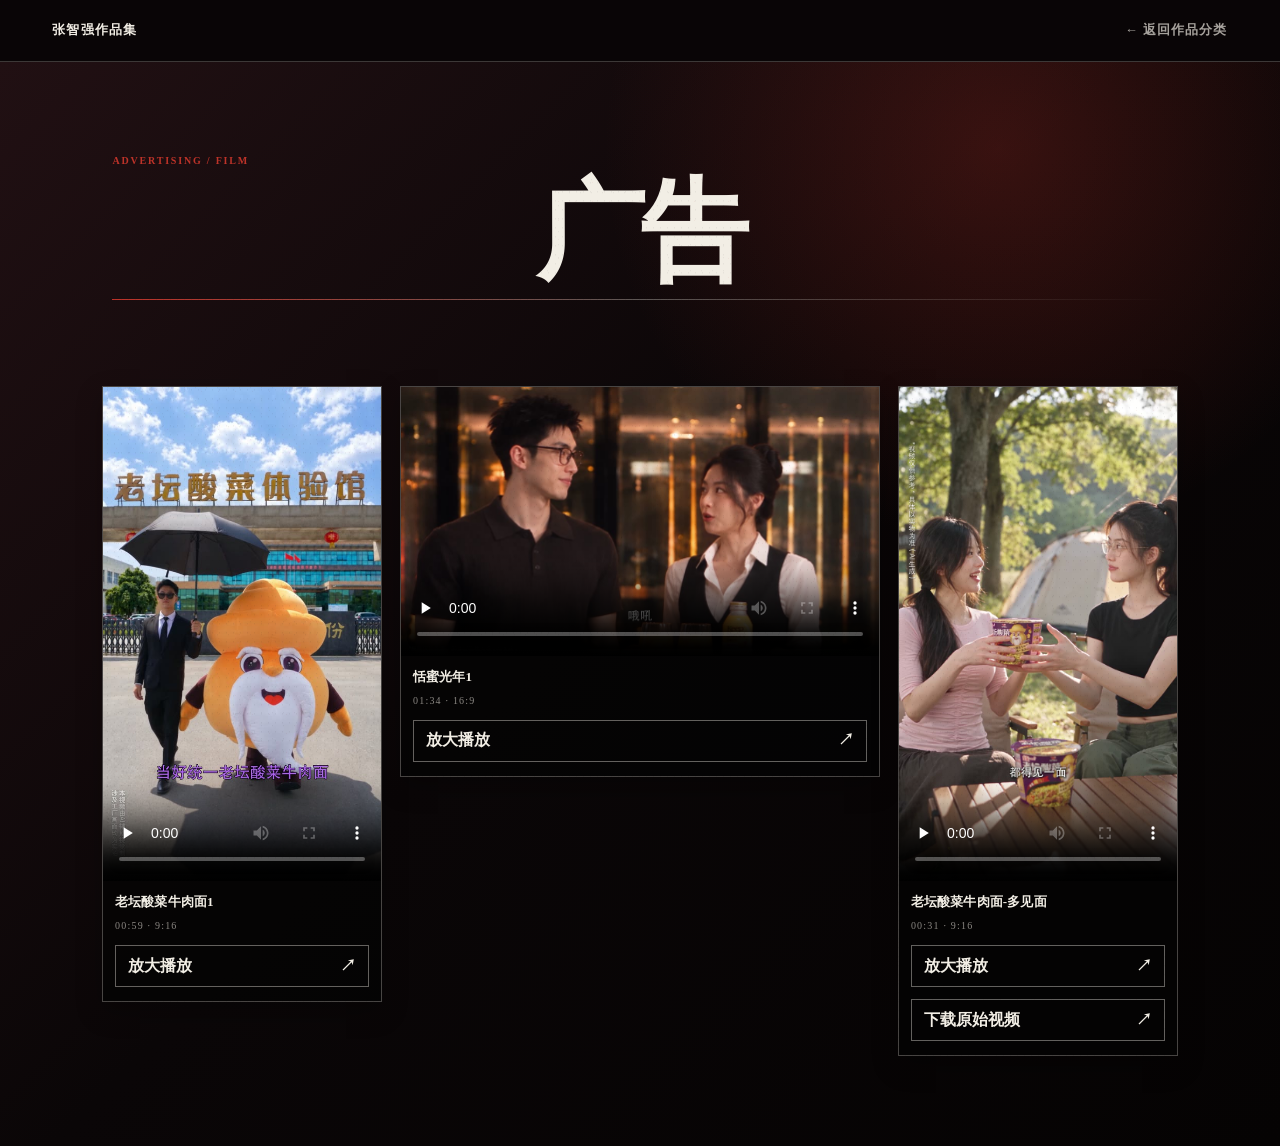
==== commit 82d82ac9: "Add new Lao Tan advertising video" ====
--- a/advertising/index.html
+++ b/advertising/index.html
@@ -1,2 +1,2 @@
 <!DOCTYPE html><html lang="zh-CN"><head><meta charSet="utf-8"/><meta name="viewport" content="width=device-width, initial-scale=1"/><link rel="preload" href="../fonts/lxgw-wenkai-500.woff2" as="font" crossorigin="anonymous" type="font/woff2"/><title>广告创意｜张智强作品集</title><meta name="description" content="张智强的广告视频作品。"/><meta name="application-name" content="张智强个人作品集"/><meta name="keywords" content="张智强,张智强作品集,张智强个人作品集,AI全流程导演,AI影视视觉设计,AI短剧,漫剧,短剧导演,微电影,广告作品,影视求职"/><meta name="author" content="张智强"/><link rel="author" href="https://zzqaidirector.com/"/><meta name="creator" content="张智强"/><meta name="publisher" content="张智强"/><meta name="category" content="影视作品集"/><meta name="robots" content="index, follow"/><meta property="og:title" content="广告创意｜张智强作品集"/><meta property="og:description" content="张智强的广告视频作品。"/><meta property="og:url" content="https://zzqaidirector.com/advertising/"/><meta property="og:site_name" content="张智强个人作品集"/><meta property="og:type" content="website"/><meta property="og:locale" content="zh_CN"/><meta property="og:image" content="https://zzqaidirector.com/og.png"/><meta property="og:image:width" content="1736"/><meta property="og:image:height" content="909"/><meta property="og:image:alt" content="广告创意｜张智强作品集"/><meta name="twitter:card" content="summary_large_image"/><meta name="twitter:title" content="广告创意｜张智强作品集"/><meta name="twitter:description" content="张智强的广告视频作品。"/><meta name="twitter:image" content="https://zzqaidirector.com/og.png"/><link rel="canonical" href="https://zzqaidirector.com/advertising/"/><link rel="preload" href="../fonts/lxgw-wenkai-500.woff2" as="font" type="font/woff2" crossorigin="anonymous"/><script id="portfolio-structured-data" type="application/ld+json">{"@context":"https://schema.org","@graph":[{"@type":"WebSite","@id":"https://zzqaidirector.com/#website","url":"https://zzqaidirector.com/","name":"张智强个人作品集","alternateName":["张智强作品集","张智强｜AI全流程导演作品集"],"description":"张智强的个人求职作品集，展示AI全流程导演、AI短剧与漫剧视觉设计、AIGC内容制作、微电影和广告作品，以及个人经历与联系方式。","inLanguage":"zh-CN","publisher":{"@id":"https://zzqaidirector.com/#person"}},{"@type":"ProfilePage","@id":"https://zzqaidirector.com/#profile","url":"https://zzqaidirector.com/","name":"张智强｜AI全流程导演・作品集","description":"张智强的个人求职作品集，展示AI全流程导演、AI短剧与漫剧视觉设计、AIGC内容制作、微电影和广告作品，以及个人经历与联系方式。","inLanguage":"zh-CN","dateModified":"2026-11-06","isPartOf":{"@id":"https://zzqaidirector.com/#website"},"mainEntity":{"@id":"https://zzqaidirector.com/#person"}},{"@type":"Person","@id":"https://zzqaidirector.com/#person","name":"张智强","alternateName":"张智强 AI全流程导演","url":"https://zzqaidirector.com/","image":"https://zzqaidirector.com/zhang-zhiqiang-portrait-wechat-opaque.jpg","jobTitle":["执行导演","AI全流程导演","影视视觉设计师"],"description":"张智强，专注AI短剧、漫剧与品牌内容视觉制作的AI全流程导演和影视视觉设计师。","email":"mailto:3241445250@qq.com","telephone":"+86-19945662439","alumniOf":{"@type":"CollegeOrUniversity","name":"上海行健职业学院"},"worksFor":[{"@type":"Organization","name":"上海姚记科技股份有限公司"}],"knowsAbout":["AI全流程导演","AI影视视觉设计","AIGC内容制作","短剧","漫剧","微电影","广告","导演","编剧","剪辑"]}]}</script>
-<link rel="stylesheet" href="../assets/portfolio.bd1eecbfe991.css"></head><body><header class="short-drama-nav"><a href="../">张智强作品集</a><a href="../#works">← 返回作品分类</a></header><main class="short-drama-page advertising-page"><section class="short-drama-hero" aria-labelledby="advertising-title"><p>ADVERTISING / FILM</p><h1 id="advertising-title">广告</h1><div class="short-drama-rule" aria-hidden="true"></div></section><section class="folder-section" aria-label="广告视频"><div class="trial-gallery advertising-gallery"><article class="trial-video-card"><video controls="" playsInline="" preload="none" poster="../advertising/laotan-sauerkraut-beef-noodles-1.jpg" aria-label="老坛酸菜牛肉面1 广告视频"><source src="../advertising/laotan-sauerkraut-beef-noodles-1.mp4" type="video/mp4"/>您的浏览器暂不支持视频播放。</video><div class="trial-video-copy"><h2>老坛酸菜牛肉面1</h2><p>00:59 · 9:16</p><button type="button" class="video-expand-button" data-video-expand="" aria-label="放大播放 老坛酸菜牛肉面1">放大播放 <span aria-hidden="true">↗</span></button></div></article><article class="trial-video-card advertising-landscape-card"><video controls="" playsInline="" preload="none" poster="../advertising/tianmi-guangnian-1.jpg" aria-label="恬蜜光年1 广告视频"><source src="../advertising/tianmi-guangnian-1.mp4" type="video/mp4"/>您的浏览器暂不支持视频播放。</video><div class="trial-video-copy"><h2>恬蜜光年1</h2><p>01:34 · 16:9</p><button type="button" class="video-expand-button" data-video-expand="" aria-label="放大播放 恬蜜光年1">放大播放 <span aria-hidden="true">↗</span></button></div></article></div></section></main><dialog id="video-lightbox" class="video-lightbox" aria-labelledby="video-lightbox-title"><div class="video-lightbox-panel"><header class="video-lightbox-header"><h2 id="video-lightbox-title">作品播放</h2><div class="video-lightbox-actions"><button type="button" data-video-fullscreen="">全屏播放</button><button type="button" data-video-close="" aria-label="关闭放大播放器">关闭 <span aria-hidden="true">×</span></button></div></header><div class="video-lightbox-stage"><video class="video-lightbox-player" controls="" playsInline="" preload="none">您的浏览器暂不支持视频播放。</video><p class="video-lightbox-status" role="status">正在加载视频…</p></div></div></dialog><script src="../video-player.js?v=native-detail-20261101" defer=""></script></body></html>+<link rel="stylesheet" href="../assets/portfolio.ad67892873bb.css"></head><body><header class="short-drama-nav"><a href="../">张智强作品集</a><a href="../#works">← 返回作品分类</a></header><main class="short-drama-page advertising-page"><section class="short-drama-hero" aria-labelledby="advertising-title"><p>ADVERTISING / FILM</p><h1 id="advertising-title">广告</h1><div class="short-drama-rule" aria-hidden="true"></div></section><section class="folder-section" aria-label="广告视频"><div class="trial-gallery advertising-gallery"><article class="trial-video-card"><video controls="" playsInline="" preload="none" poster="../advertising/laotan-sauerkraut-beef-noodles-1.jpg" aria-label="老坛酸菜牛肉面1 广告视频"><source src="../advertising/laotan-sauerkraut-beef-noodles-1.mp4" type="video/mp4"/>您的浏览器暂不支持视频播放。</video><div class="trial-video-copy"><h2>老坛酸菜牛肉面1</h2><p>00:59 · 9:16</p><button type="button" class="video-expand-button" data-video-expand="" aria-label="放大播放 老坛酸菜牛肉面1">放大播放 <span aria-hidden="true">↗</span></button></div></article><article class="trial-video-card advertising-landscape-card"><video controls="" playsInline="" preload="none" poster="../advertising/tianmi-guangnian-1.jpg" aria-label="恬蜜光年1 广告视频"><source src="../advertising/tianmi-guangnian-1.mp4" type="video/mp4"/>您的浏览器暂不支持视频播放。</video><div class="trial-video-copy"><h2>恬蜜光年1</h2><p>01:34 · 16:9</p><button type="button" class="video-expand-button" data-video-expand="" aria-label="放大播放 恬蜜光年1">放大播放 <span aria-hidden="true">↗</span></button></div></article><article class="trial-video-card"><video controls="" playsInline="" preload="none" poster="../advertising/laotan-meet-more.jpg" aria-label="老坛酸菜牛肉面-多见面 广告视频"><source src="../advertising/laotan-meet-more.mp4" type="video/mp4"/>您的浏览器暂不支持视频播放。</video><div class="trial-video-copy"><h2>老坛酸菜牛肉面-多见面</h2><p>00:31 · 9:16</p><button type="button" class="video-expand-button" data-video-expand="" aria-label="放大播放 老坛酸菜牛肉面-多见面">放大播放 <span aria-hidden="true">↗</span></button><a class="video-expand-button" href="../advertising/laotan-meet-more-original.mp4" download="">下载原始视频 <span aria-hidden="true">↗</span></a></div></article></div></section></main><dialog id="video-lightbox" class="video-lightbox" aria-labelledby="video-lightbox-title"><div class="video-lightbox-panel"><header class="video-lightbox-header"><h2 id="video-lightbox-title">作品播放</h2><div class="video-lightbox-actions"><button type="button" data-video-fullscreen="">全屏播放</button><button type="button" data-video-close="" aria-label="关闭放大播放器">关闭 <span aria-hidden="true">×</span></button></div></header><div class="video-lightbox-stage"><video class="video-lightbox-player" controls="" playsInline="" preload="none">您的浏览器暂不支持视频播放。</video><p class="video-lightbox-status" role="status">正在加载视频…</p></div></div></dialog><script src="../video-player.js?v=native-detail-20261101" defer=""></script></body></html>
--- a/assets/portfolio.ad67892873bb.css
+++ b/assets/portfolio.ad67892873bb.css
@@ -0,0 +1,3738 @@
+@font-face {
+  font-family: "LXGW WenKai Portfolio";
+  font-style: normal;
+  font-display: block;
+  font-weight: 500;
+  src: url("../fonts/lxgw-wenkai-500.woff2") format("woff2");
+}
+
+:root {
+  --paper: #f2eee5;
+  --paper-deep: #e7e0d4;
+  --ink: #171714;
+  --muted: #69645b;
+  --red: #bd3329;
+  --line: rgba(23, 23, 20, 0.24);
+  --pad: clamp(20px, 4.1vw, 66px);
+  --gap: clamp(18px, 2.2vw, 36px);
+  --font-brush-body: "LXGW WenKai Portfolio", "Kaiti SC", "STKaiti", "KaiTi",
+    "KaiTi_GB2312", "FZKai-Z03", "DFKai-SB", "FangSong", "Songti SC", serif;
+}
+
+* {
+  box-sizing: border-box;
+}
+
+html {
+  min-width: 320px;
+  color-scheme: light;
+  scroll-behavior: smooth;
+  -webkit-text-size-adjust: 100%;
+  text-size-adjust: 100%;
+}
+
+body {
+  position: relative;
+  overflow-x: hidden;
+  margin: 0;
+  color: var(--ink);
+  background:
+    linear-gradient(
+      90deg,
+      transparent calc(100% - 1px),
+      rgba(23, 23, 20, 0.035) 1px
+    ),
+    var(--paper);
+  background-size: 10px 100%;
+  font-family: var(--font-brush-body);
+  font-kerning: normal;
+  text-rendering: optimizeLegibility;
+  -webkit-font-smoothing: antialiased;
+}
+
+body::before {
+  position: fixed;
+  z-index: 200;
+  inset: -30%;
+  pointer-events: none;
+  content: "";
+  opacity: 0.055;
+  background-image:
+    radial-gradient(circle at 20% 30%, var(--ink) 0 0.7px, transparent 0.9px),
+    radial-gradient(circle at 70% 60%, var(--ink) 0 0.55px, transparent 0.8px),
+    radial-gradient(circle at 45% 80%, var(--red) 0 0.5px, transparent 0.75px);
+  background-size: 7px 9px, 11px 13px, 17px 19px;
+  mix-blend-mode: multiply;
+  animation: grain-shift 1600ms steps(2) infinite;
+}
+
+a {
+  color: inherit;
+}
+
+button,
+input,
+select,
+textarea {
+  font: inherit;
+}
+
+::placeholder {
+  font-family: var(--font-brush-body);
+}
+
+::selection {
+  color: var(--paper);
+  background: var(--red);
+}
+
+.skip-link {
+  position: fixed;
+  z-index: 100;
+  top: 10px;
+  left: 10px;
+  padding: 10px 14px;
+  color: var(--paper);
+  background: var(--ink);
+  transform: translateY(-160%);
+}
+
+.skip-link:focus {
+  transform: none;
+}
+
+:focus-visible {
+  outline: 2px solid var(--red);
+  outline-offset: 4px;
+}
+
+.masthead {
+  min-height: 84px;
+  padding: 0 clamp(18px, 5vw, 80px);
+  border-bottom: 1px solid var(--line);
+  background: var(--paper);
+  display: grid;
+  grid-template-columns: 1fr;
+  align-items: center;
+  column-gap: 22px;
+  font-family: var(--font-brush-body);
+}
+
+.nav {
+  width: 100%;
+  justify-self: stretch;
+  display: flex;
+  align-items: center;
+  justify-content: space-between;
+  gap: 16px;
+  font-size: clamp(20px, 1.7vw, 26px);
+  font-weight: 700;
+}
+
+.nav a,
+.text-link,
+.contact-links a {
+  position: relative;
+  text-decoration: none;
+}
+
+.nav a {
+  padding: 14px 2px;
+  text-shadow: none;
+}
+
+.nav a::before {
+  display: none;
+}
+
+.nav a::after,
+.text-link::after,
+.contact-links a::after {
+  position: absolute;
+  right: 0;
+  bottom: 2px;
+  left: 0;
+  height: 1px;
+  content: "";
+  background: var(--red);
+  transform: scaleX(0);
+  transform-origin: right;
+  transition: transform 220ms ease;
+}
+
+.nav a:hover::after,
+.nav a:focus-visible::after,
+.text-link:hover::after,
+.text-link:focus-visible::after,
+.contact-links a:hover::after,
+.contact-links a:focus-visible::after {
+  transform: scaleX(1);
+  transform-origin: left;
+}
+
+.hero {
+  position: relative;
+  isolation: isolate;
+  overflow: hidden;
+  min-height: calc(100svh - 84px);
+  padding: 0 var(--pad);
+  display: flex;
+  align-items: stretch;
+  border-bottom: 1px solid var(--ink);
+  background: var(--paper);
+}
+
+.hero-copy {
+  position: relative;
+  z-index: 1;
+  width: 100%;
+  max-width: 1000px;
+  margin: 0 auto;
+  min-width: 0;
+  display: flex;
+  flex-direction: column;
+  justify-content: space-evenly;
+  align-items: center;
+  gap: clamp(36px, 7svh, 96px);
+  padding-block: clamp(24px, 5svh, 72px);
+}
+
+.hero-heading {
+  display: grid;
+  grid-template-columns: max-content 112px;
+  grid-template-areas: "name portrait" "caption caption";
+  column-gap: clamp(48px, 7vw, 112px);
+  row-gap: clamp(28px, 6svh, 72px);
+  justify-content: center;
+  align-items: center;
+  width: 100%;
+}
+
+.hero-identity {
+  display: contents;
+}
+
+.hero-heading h1 {
+  grid-area: name;
+  align-self: center;
+  min-width: 0;
+  font-size: clamp(108px, 10vw, 144px);
+  line-height: 1;
+  text-align: center;
+  white-space: nowrap;
+}
+
+.kicker,
+.eyebrow {
+  color: var(--red);
+  font: 700 clamp(13px, 1vw, 16px) / 1.2 var(--font-brush-body);
+  letter-spacing: 0.16em;
+}
+
+.kicker {
+  margin: 0 0 clamp(18px, 2.5vw, 38px);
+  display: flex;
+  align-items: center;
+  gap: 12px;
+}
+
+.kicker::before {
+  width: 30px;
+  height: 6px;
+  content: "";
+  background: var(--red);
+}
+
+h1,
+h2,
+h3,
+p {
+  overflow-wrap: anywhere;
+}
+
+h1 {
+  position: relative;
+  z-index: 2;
+  max-width: none;
+  margin: 0;
+  font-size: clamp(52px, 7.5vw, 118px);
+  font-weight: 400;
+  line-height: 0.94;
+  letter-spacing: -0.045em;
+  text-shadow: 0 0 0 transparent;
+  transition: color 240ms ease, text-shadow 240ms ease, transform 240ms ease;
+}
+
+h1:hover {
+  color: var(--red);
+  text-shadow: 7px 5px 0 rgba(23, 23, 20, 0.13);
+  transform: translate(-2px, -2px);
+}
+
+.ink-display,
+.ink-spray {
+  font-family: "STKaiti", "KaiTi", "FZKai-Z03", "DFKai-SB", "FangSong",
+    "LXGW WenKai Portfolio", serif !important;
+  font-style: normal;
+  text-rendering: geometricPrecision;
+  -webkit-font-smoothing: antialiased;
+  text-shadow:
+    0.018em 0.015em 0 currentColor,
+    0.04em 0.055em 0.09em rgba(23, 23, 20, 0.18);
+}
+
+.ink-spray {
+  position: relative;
+  isolation: isolate;
+  display: inline-block;
+}
+
+.name-ink {
+  color: #000 !important;
+  font-weight: 700;
+  line-height: 0.94;
+  text-shadow:
+    0.018em 0.015em 0 #000,
+    0.04em 0.055em 0.09em rgba(0, 0, 0, 0.2);
+}
+
+.hero .name-ink {
+  text-shadow: 0.015em 0.01em 0 #000;
+}
+
+.hero .name-ink::before {
+  display: none;
+}
+
+.name-ink::before,
+.name-ink:hover,
+.name-ink:focus-visible,
+.hero h1:hover .name-ink {
+  color: #000 !important;
+}
+
+.name-ink .ink-particles b {
+  color: #000 !important;
+  background: #000;
+  box-shadow: 0 0 0 0.015em #000;
+}
+
+.ink-spray::before {
+  position: absolute;
+  z-index: -1;
+  right: -0.08em;
+  bottom: 0.03em;
+  left: -0.08em;
+  height: 0.11em;
+  pointer-events: none;
+  content: "";
+  opacity: 0.13;
+  background:
+    radial-gradient(ellipse at 12% 50%, currentColor 0 24%, transparent 28%),
+    linear-gradient(90deg, transparent, currentColor 8% 92%, transparent);
+  filter: blur(1.1px);
+  transform: scaleX(0.7) skewX(-8deg);
+  transform-origin: left;
+  transition: transform 360ms ease, opacity 360ms ease;
+}
+
+.ink-spray:hover::before,
+.ink-spray:focus-visible::before {
+  opacity: 0.28;
+  transform: scaleX(1.05) skewX(4deg);
+}
+
+.ink-particles {
+  position: absolute;
+  z-index: 6;
+  inset: -0.45em -0.3em;
+  overflow: visible;
+  pointer-events: none;
+}
+
+.ink-particles b {
+  --ink-size: 0.055em;
+  position: absolute;
+  left: var(--ix);
+  top: var(--iy);
+  width: var(--ink-size);
+  height: var(--ink-size);
+  border-radius: 50%;
+  opacity: 0;
+  background: currentColor;
+  box-shadow: 0 0 0 0.015em currentColor;
+}
+
+.ink-particles b:nth-child(4n) {
+  --ink-size: 0.085em;
+  border-radius: 36% 64% 58% 42%;
+}
+
+.ink-particles b:nth-child(5n) {
+  --ink-size: 0.035em;
+}
+
+.ink-spray:hover .ink-particles b,
+.ink-spray:focus-visible .ink-particles b {
+  animation: ink-dust-burst 980ms cubic-bezier(0.16, 0.78, 0.24, 1) both;
+  animation-delay: calc(var(--ink-index) * 15ms);
+}
+
+.ink-spray:hover,
+.ink-spray:focus-visible {
+  animation: ink-text-breathe 920ms steps(3, end) both;
+}
+
+.ink-particles b:nth-child(1) { --ink-index: 1; --ix: 2%; --iy: 42%; --idx: -2.4em; --idy: -1.2em; }
+.ink-particles b:nth-child(2) { --ink-index: 2; --ix: 8%; --iy: 74%; --idx: -2em; --idy: 1.4em; }
+.ink-particles b:nth-child(3) { --ink-index: 3; --ix: 15%; --iy: 18%; --idx: -1.6em; --idy: -1.8em; }
+.ink-particles b:nth-child(4) { --ink-index: 4; --ix: 22%; --iy: 58%; --idx: -1.2em; --idy: 0.8em; }
+.ink-particles b:nth-child(5) { --ink-index: 5; --ix: 30%; --iy: 9%; --idx: -0.8em; --idy: -2em; }
+.ink-particles b:nth-child(6) { --ink-index: 6; --ix: 38%; --iy: 82%; --idx: -0.4em; --idy: 1.8em; }
+.ink-particles b:nth-child(7) { --ink-index: 7; --ix: 46%; --iy: 36%; --idx: 0.2em; --idy: -1.4em; }
+.ink-particles b:nth-child(8) { --ink-index: 8; --ix: 54%; --iy: 68%; --idx: 0.7em; --idy: 1.4em; }
+.ink-particles b:nth-child(9) { --ink-index: 9; --ix: 62%; --iy: 14%; --idx: 1em; --idy: -2em; }
+.ink-particles b:nth-child(10) { --ink-index: 10; --ix: 70%; --iy: 52%; --idx: 1.4em; --idy: -0.8em; }
+.ink-particles b:nth-child(11) { --ink-index: 11; --ix: 78%; --iy: 86%; --idx: 1.8em; --idy: 1.7em; }
+.ink-particles b:nth-child(12) { --ink-index: 12; --ix: 84%; --iy: 28%; --idx: 2.1em; --idy: -1.5em; }
+.ink-particles b:nth-child(13) { --ink-index: 13; --ix: 90%; --iy: 64%; --idx: 2.4em; --idy: 0.9em; }
+.ink-particles b:nth-child(14) { --ink-index: 14; --ix: 96%; --iy: 12%; --idx: 2.8em; --idy: -1.9em; }
+.ink-particles b:nth-child(15) { --ink-index: 15; --ix: 42%; --iy: 4%; --idx: 0; --idy: -2.4em; }
+.ink-particles b:nth-child(16) { --ink-index: 16; --ix: 57%; --iy: 92%; --idx: 0.8em; --idy: 2.2em; }
+
+.hero-illustration {
+  grid-area: portrait;
+  position: relative;
+  z-index: 1;
+  width: 112px;
+  margin: 0;
+  justify-self: center;
+  pointer-events: none;
+}
+
+.hero-illustration img {
+  display: block;
+  width: 100%;
+  height: auto;
+  opacity: 1;
+  border: 1px solid rgba(23, 23, 20, 0.17);
+  background: #fff;
+  mix-blend-mode: normal;
+}
+
+.hero-caption {
+  grid-area: caption;
+  width: 100%;
+  margin: 0;
+  text-align: center;
+}
+
+.role {
+  position: relative;
+  z-index: 2;
+  margin: 0;
+  font: 700 clamp(48px, 4.9vw, 68px) / 1.16 "STKaiti", "KaiTi",
+    "FZKai-Z03", "DFKai-SB", "FangSong", "LXGW WenKai Portfolio", serif;
+  letter-spacing: -0.035em;
+}
+
+.role-effect {
+  position: relative;
+  isolation: isolate;
+  min-width: 0;
+  cursor: default;
+}
+
+.role-effect::before,
+.role-effect::after {
+  position: absolute;
+  z-index: 1;
+  inset: 0;
+  pointer-events: none;
+  content: attr(data-text);
+  opacity: 0;
+  font: 700 clamp(48px, 4.9vw, 68px) / 1.16 "STKaiti", "KaiTi",
+    "FZKai-Z03", "DFKai-SB", "FangSong", "LXGW WenKai Portfolio", serif;
+  letter-spacing: -0.035em;
+}
+
+.role-effect::before {
+  color: var(--red);
+  clip-path: polygon(0 8%, 100% 4%, 100% 37%, 0 43%);
+}
+
+.role-effect::after {
+  color: var(--muted);
+  clip-path: polygon(0 62%, 100% 53%, 100% 86%, 0 92%);
+}
+
+.role-effect:hover .role {
+  animation: role-shiver 720ms steps(2, end) both;
+}
+
+.role-effect:hover::before {
+  opacity: 0.7;
+  animation: text-fragment-up 760ms cubic-bezier(0.2, 0.72, 0.2, 1) both;
+}
+
+.role-effect:hover::after {
+  opacity: 0.5;
+  animation: text-fragment-down 820ms cubic-bezier(0.2, 0.72, 0.2, 1) both;
+}
+
+.particle-field {
+  position: absolute;
+  z-index: 4;
+  inset: -26px -12px;
+  overflow: visible;
+  pointer-events: none;
+}
+
+.particle-field i {
+  --size: 5px;
+  position: absolute;
+  left: var(--px);
+  top: var(--py);
+  width: var(--size);
+  height: var(--size);
+  opacity: 0;
+  background: var(--red);
+  transform: translate(0, 0) rotate(0);
+}
+
+.particle-field i:nth-child(3n) {
+  --size: 3px;
+  border-radius: 50%;
+  background: var(--ink);
+}
+
+.particle-field i:nth-child(4n) {
+  --size: 7px;
+  background: var(--muted);
+}
+
+.role-effect:hover .particle-field i {
+  animation: particle-scatter 880ms cubic-bezier(0.17, 0.84, 0.35, 1) both;
+  animation-delay: calc(var(--particle-index) * 12ms);
+}
+
+.particle-field i:nth-child(1) { --particle-index: 1; --px: 4%; --py: 22%; --tx: -44px; --ty: -36px; }
+.particle-field i:nth-child(2) { --particle-index: 2; --px: 9%; --py: 72%; --tx: -55px; --ty: 34px; }
+.particle-field i:nth-child(3) { --particle-index: 3; --px: 14%; --py: 44%; --tx: -38px; --ty: -4px; }
+.particle-field i:nth-child(4) { --particle-index: 4; --px: 19%; --py: 16%; --tx: -20px; --ty: -52px; }
+.particle-field i:nth-child(5) { --particle-index: 5; --px: 24%; --py: 80%; --tx: -12px; --ty: 46px; }
+.particle-field i:nth-child(6) { --particle-index: 6; --px: 29%; --py: 36%; --tx: 2px; --ty: -34px; }
+.particle-field i:nth-child(7) { --particle-index: 7; --px: 34%; --py: 63%; --tx: 12px; --ty: 44px; }
+.particle-field i:nth-child(8) { --particle-index: 8; --px: 39%; --py: 10%; --tx: 19px; --ty: -58px; }
+.particle-field i:nth-child(9) { --particle-index: 9; --px: 44%; --py: 48%; --tx: 24px; --ty: -9px; }
+.particle-field i:nth-child(10) { --particle-index: 10; --px: 49%; --py: 86%; --tx: 33px; --ty: 50px; }
+.particle-field i:nth-child(11) { --particle-index: 11; --px: 54%; --py: 28%; --tx: 40px; --ty: -46px; }
+.particle-field i:nth-child(12) { --particle-index: 12; --px: 59%; --py: 68%; --tx: 47px; --ty: 34px; }
+.particle-field i:nth-child(13) { --particle-index: 13; --px: 64%; --py: 15%; --tx: 52px; --ty: -54px; }
+.particle-field i:nth-child(14) { --particle-index: 14; --px: 69%; --py: 47%; --tx: 56px; --ty: -12px; }
+.particle-field i:nth-child(15) { --particle-index: 15; --px: 74%; --py: 78%; --tx: 61px; --ty: 44px; }
+.particle-field i:nth-child(16) { --particle-index: 16; --px: 79%; --py: 23%; --tx: 67px; --ty: -43px; }
+.particle-field i:nth-child(17) { --particle-index: 17; --px: 84%; --py: 57%; --tx: 72px; --ty: 16px; }
+.particle-field i:nth-child(18) { --particle-index: 18; --px: 89%; --py: 9%; --tx: 78px; --ty: -58px; }
+.particle-field i:nth-child(19) { --particle-index: 19; --px: 93%; --py: 72%; --tx: 84px; --ty: 38px; }
+.particle-field i:nth-child(20) { --particle-index: 20; --px: 96%; --py: 35%; --tx: 92px; --ty: -28px; }
+.particle-field i:nth-child(21) { --particle-index: 21; --px: 31%; --py: 91%; --tx: -20px; --ty: 58px; }
+.particle-field i:nth-child(22) { --particle-index: 22; --px: 57%; --py: 4%; --tx: 22px; --ty: -66px; }
+.particle-field i:nth-child(23) { --particle-index: 23; --px: 71%; --py: 92%; --tx: 49px; --ty: 62px; }
+.particle-field i:nth-child(24) { --particle-index: 24; --px: 12%; --py: 5%; --tx: -63px; --ty: -55px; }
+
+.statement {
+  width: 100%;
+  max-width: 720px;
+  margin: clamp(20px, 4svh, 48px) auto 0;
+  font-size: clamp(24px, 2.2vw, 32px);
+  line-height: 1.8;
+  letter-spacing: 0.035em;
+  text-wrap: balance;
+}
+
+.hero-actions {
+  width: auto;
+  margin: 0;
+  padding: 0;
+  font: 14px/1.5 var(--font-brush-body);
+}
+
+.text-link {
+  padding-bottom: 5px;
+  font-size: clamp(16px, 1.25vw, 20px);
+  font-weight: 700;
+}
+
+.hero-link-group {
+  display: flex;
+  justify-content: center;
+  flex-wrap: wrap;
+  gap: clamp(28px, 4vw, 56px);
+}
+
+.hero-link-group .text-link {
+  display: flex;
+  align-items: center;
+  justify-content: center;
+  gap: 14px;
+  min-height: 60px;
+  padding: 14px 24px;
+  border: 1px solid var(--line);
+  border-radius: 3px;
+  font-size: 26px;
+  line-height: 1.3;
+  white-space: nowrap;
+  text-shadow: none;
+  transition: background 200ms ease, border-color 200ms ease;
+}
+
+.hero-link-group .text-link:first-child {
+  color: var(--paper);
+  background: var(--ink);
+  border-color: var(--ink);
+}
+
+.hero-link-group .text-link::before,
+.hero-link-group .text-link::after {
+  display: none;
+}
+
+.hero-link-group .text-link:hover {
+  border-color: var(--ink);
+}
+
+.hero-link-group .text-link > span {
+  font-size: 1.15em;
+  transition: transform 220ms ease;
+}
+
+.hero-link-group .text-link:hover > span {
+  transform: translate(3px, 3px);
+}
+
+.status::before {
+  display: inline-block;
+  width: 7px;
+  height: 7px;
+  margin-right: 9px;
+  border-radius: 50%;
+  background: currentColor;
+  content: "";
+  animation: pulse 2.2s ease-in-out infinite;
+}
+
+.works,
+.coach-story {
+  position: relative;
+  isolation: isolate;
+  overflow: hidden;
+  padding: clamp(48px, 6vw, 94px) var(--pad);
+}
+
+.about,
+.coach-story,
+.works {
+  content-visibility: auto;
+  contain-intrinsic-block-size: auto 100svh;
+}
+
+.works {
+  min-height: 100svh;
+  color: var(--paper);
+  background:
+    radial-gradient(circle at 50% 32%, rgba(229, 177, 112, 0.13), transparent 34%),
+    linear-gradient(180deg, #251013 0%, #12090b 56%, #070405 100%);
+}
+
+.works::before {
+  position: absolute;
+  z-index: 1;
+  inset: 0;
+  pointer-events: none;
+  content: "";
+  background:
+    linear-gradient(90deg, rgba(5, 2, 3, 0.78), transparent 20% 80%, rgba(5, 2, 3, 0.78)),
+    linear-gradient(180deg, rgba(5, 2, 3, 0.08), transparent 48%, rgba(5, 2, 3, 0.48));
+}
+
+.stage-scene {
+  position: absolute;
+  z-index: 0;
+  inset: 0;
+  overflow: hidden;
+  pointer-events: none;
+  contain: paint;
+  isolation: isolate;
+}
+
+.stage-curtain {
+  position: absolute;
+  z-index: 2;
+  top: -3%;
+  bottom: 0;
+  width: 27%;
+  background:
+    repeating-linear-gradient(
+      90deg,
+      #4f1016 0 13%,
+      #7f1d25 16% 28%,
+      #35080d 34% 43%
+    );
+  box-shadow: inset 0 0 70px rgba(0, 0, 0, 0.62);
+  animation: curtain-breathe 5.8s ease-in-out infinite;
+}
+
+.stage-curtain-left {
+  left: -7%;
+  clip-path: polygon(0 0, 100% 0, 82% 100%, 0 100%);
+  transform-origin: left center;
+}
+
+.stage-curtain-right {
+  right: -7%;
+  clip-path: polygon(0 0, 100% 0, 100% 100%, 18% 100%);
+  transform-origin: right center;
+  animation-delay: -2.9s;
+}
+
+.stage-light {
+  position: absolute;
+  z-index: 0;
+  top: -18%;
+  width: 26%;
+  height: 94%;
+  opacity: 0.45;
+  background: linear-gradient(180deg, rgba(255, 229, 181, 0.65), rgba(255, 195, 119, 0.04));
+  filter: blur(7px);
+  transform-origin: top center;
+  clip-path: polygon(47% 0, 53% 0, 100% 100%, 0 100%);
+  animation: stage-light-sweep 7.4s ease-in-out infinite alternate;
+}
+
+.stage-light-left {
+  left: 23%;
+  transform: rotate(9deg);
+}
+
+.stage-light-right {
+  right: 23%;
+  transform: rotate(-9deg);
+  animation-delay: -3.7s;
+}
+
+.stage-floor {
+  position: absolute;
+  z-index: 0;
+  right: 9%;
+  bottom: 4%;
+  left: 9%;
+  height: 24%;
+  border-radius: 50%;
+  background: radial-gradient(ellipse at center, rgba(239, 180, 105, 0.22), transparent 68%);
+  filter: blur(5px);
+  animation: stage-floor-glow 3.6s ease-in-out infinite;
+}
+
+.stage-magician {
+  position: absolute;
+  z-index: 1;
+  bottom: 15%;
+  left: 50%;
+  width: 132px;
+  height: 276px;
+  margin-left: -66px;
+  filter: drop-shadow(0 18px 12px rgba(0, 0, 0, 0.54));
+  transform-origin: 52% 96%;
+  animation: magician-bow 8s cubic-bezier(0.55, 0.05, 0.22, 1) infinite;
+}
+
+.magician-head,
+.magician-body,
+.magician-arm,
+.magician-leg,
+.magician-hat {
+  position: absolute;
+  display: block;
+  background: #070707;
+}
+
+.magician-head {
+  z-index: 3;
+  top: 28px;
+  left: 49px;
+  width: 37px;
+  height: 45px;
+  border-radius: 50% 50% 44% 44%;
+  background: #bb8b70;
+  box-shadow: inset -8px -3px 0 rgba(52, 24, 18, 0.34);
+}
+
+.magician-body {
+  z-index: 2;
+  top: 67px;
+  left: 32px;
+  width: 72px;
+  height: 126px;
+  clip-path: polygon(18% 0, 82% 0, 100% 100%, 0 100%);
+  background:
+    linear-gradient(90deg, transparent 48%, #d5c4a5 49% 51%, transparent 52%),
+    #09090a;
+}
+
+.magician-body::after {
+  position: absolute;
+  top: 12px;
+  left: 50%;
+  width: 18px;
+  height: 24px;
+  margin-left: -9px;
+  content: "";
+  background: #8e1720;
+  clip-path: polygon(0 0, 100% 0, 68% 48%, 100% 100%, 0 100%, 32% 48%);
+}
+
+.magician-arm {
+  z-index: 1;
+  top: 79px;
+  width: 78px;
+  height: 15px;
+  border-radius: 999px;
+  transform-origin: 7px 50%;
+}
+
+.magician-arm-open {
+  left: 36px;
+  transform: rotate(154deg);
+}
+
+.magician-hat-arm {
+  left: 59px;
+  transform: rotate(-80deg);
+  animation: hat-salute 8s cubic-bezier(0.55, 0.05, 0.22, 1) infinite;
+}
+
+.magician-hat {
+  top: -24px;
+  right: -18px;
+  width: 38px;
+  height: 33px;
+  border-radius: 3px 3px 0 0;
+}
+
+.magician-hat::after {
+  position: absolute;
+  right: -9px;
+  bottom: -5px;
+  left: -9px;
+  height: 7px;
+  border-radius: 50%;
+  content: "";
+  background: #050505;
+}
+
+.magician-leg {
+  z-index: 1;
+  top: 184px;
+  width: 24px;
+  height: 88px;
+  border-radius: 0 0 7px 7px;
+  transform-origin: top center;
+}
+
+.magician-leg-left {
+  left: 39px;
+  transform: rotate(3deg);
+}
+
+.magician-leg-right {
+  right: 38px;
+  transform: rotate(-3deg);
+}
+
+.stage-audience {
+  position: absolute;
+  z-index: 3;
+  right: -2%;
+  bottom: -1%;
+  left: -2%;
+  height: 18%;
+}
+
+.stage-audience i {
+  position: absolute;
+  bottom: 0;
+  width: 6.8%;
+  min-width: 42px;
+  border-radius: 48% 48% 0 0;
+  background: #020202;
+  box-shadow: 0 -10px 0 -2px #020202;
+  animation: audience-applause 2.8s ease-in-out infinite;
+}
+
+.stage-audience i::before,
+.stage-audience i::after {
+  position: absolute;
+  top: -24px;
+  width: 20px;
+  height: 30px;
+  border-radius: 999px;
+  content: "";
+  background: #020202;
+}
+
+.stage-audience i::before {
+  left: 2px;
+  transform: rotate(-26deg);
+}
+
+.stage-audience i::after {
+  right: 2px;
+  transform: rotate(26deg);
+}
+
+.works .section-head,
+.works .work-grid {
+  position: relative;
+  z-index: 4;
+}
+
+.works .section-head {
+  border-bottom-color: rgba(242, 238, 229, 0.34);
+  grid-template-columns: minmax(0, 1fr) auto;
+}
+
+.works .section-note {
+  color: rgba(242, 238, 229, 0.62);
+}
+
+.section-head {
+  margin-bottom: 28px;
+  padding-bottom: 18px;
+  border-bottom: 1px solid var(--ink);
+  display: grid;
+  grid-template-columns: 1fr 2fr auto;
+  gap: var(--gap);
+  align-items: end;
+}
+
+.eyebrow {
+  margin: 0;
+}
+
+h2 {
+  margin: 0;
+  font-size: clamp(34px, 3.4vw, 54px);
+  font-weight: 400;
+  line-height: 1;
+  letter-spacing: -0.04em;
+}
+
+.section-note {
+  margin: 0;
+  color: var(--muted);
+  font: italic 12px/1 Georgia, "Times New Roman", "LXGW WenKai Portfolio", serif;
+  letter-spacing: 0.05em;
+}
+
+.work-grid {
+  display: grid;
+  grid-template-columns: repeat(2, minmax(0, 1fr));
+  gap: var(--gap);
+}
+
+.work-card {
+  position: relative;
+  min-width: 0;
+  border-top: 5px solid var(--ink);
+  transition: border-color 240ms ease, transform 240ms ease, filter 240ms ease;
+}
+
+.work-card::after {
+  position: absolute;
+  z-index: 4;
+  top: -5px;
+  left: 0;
+  width: 42%;
+  height: 5px;
+  pointer-events: none;
+  content: "";
+  background: var(--red);
+  transform: scaleX(0);
+  transform-origin: left;
+  transition: transform 360ms cubic-bezier(0.2, 0.8, 0.2, 1);
+}
+
+.work-card:hover {
+  border-color: var(--red);
+  filter: drop-shadow(0 18px 18px rgba(23, 23, 20, 0.12));
+  transform: translateY(-8px) rotate(-0.25deg);
+}
+
+.work-card:hover::after {
+  transform: scaleX(1);
+}
+
+.work-card.category-panel {
+  display: block;
+  border-top-color: rgba(242, 238, 229, 0.74);
+}
+
+.category-panel .still {
+  width: 100%;
+  min-width: 0;
+  aspect-ratio: 16 / 7;
+  min-height: clamp(210px, 20vw, 300px);
+  border: 1px solid rgba(242, 238, 229, 0.22);
+  border-top: 0;
+  display: grid;
+  grid-template-columns: minmax(0, 1fr);
+  place-items: center;
+  background: rgba(13, 8, 9, 0.54);
+  -webkit-backdrop-filter: blur(4px);
+  backdrop-filter: blur(4px);
+}
+
+.works .category-panel h3 {
+  position: relative;
+  z-index: 3;
+  max-width: 92%;
+  color: var(--paper);
+  font-size: clamp(42px, 4.5vw, 78px);
+  line-height: 1;
+  text-align: center;
+  overflow-wrap: anywhere;
+}
+
+.category-link {
+  display: block;
+  width: 100%;
+  color: inherit;
+  text-decoration: none;
+  touch-action: manipulation;
+  -webkit-tap-highlight-color: rgba(242, 238, 229, 0.12);
+}
+
+.category-link .still {
+  cursor: pointer;
+}
+
+.category-position {
+  position: absolute;
+  z-index: 4;
+  top: 18px;
+  left: 20px;
+  color: rgba(242, 238, 229, 0.64);
+  font: 700 11px/1 var(--font-brush-body);
+  letter-spacing: 0.16em;
+  pointer-events: none;
+}
+
+.category-enter {
+  position: absolute;
+  z-index: 4;
+  right: 22px;
+  bottom: 20px;
+  padding-bottom: 5px;
+  color: rgba(242, 238, 229, 0.72);
+  border-bottom: 1px solid rgba(242, 238, 229, 0.36);
+  font: 700 12px/1 var(--font-brush-body);
+  letter-spacing: 0.12em;
+  transition: color 220ms ease, border-color 220ms ease, transform 220ms ease;
+}
+
+.category-coming-soon {
+  position: absolute;
+  z-index: 4;
+  right: 22px;
+  bottom: 20px;
+  color: rgba(242, 238, 229, 0.64);
+  font: 500 11px/1.2 var(--font-brush-body);
+  letter-spacing: 0.16em;
+  white-space: nowrap;
+  pointer-events: none;
+}
+
+.category-link:hover .category-enter,
+.category-link:focus-visible .category-enter {
+  color: var(--paper);
+  border-color: var(--paper);
+  transform: translateX(4px);
+}
+
+.category-link:focus-visible {
+  outline: 2px solid var(--paper);
+  outline-offset: -4px;
+}
+
+.category-link:active .still {
+  background: rgba(28, 17, 19, 0.72);
+}
+
+.trial-gallery {
+  position: relative;
+  z-index: 4;
+  display: grid;
+  grid-template-columns: repeat(4, minmax(0, 1fr));
+  gap: clamp(12px, 1.4vw, 18px);
+}
+
+.trial-video-card {
+  min-width: 0;
+  overflow: hidden;
+  border: 1px solid rgba(242, 238, 229, 0.28);
+  color: var(--paper);
+  background: rgba(4, 4, 4, 0.72);
+  box-shadow: 0 10px 24px rgba(0, 0, 0, 0.26);
+  transition: border-color 220ms ease, transform 220ms ease;
+}
+
+.trial-video-card:hover {
+  border-color: rgba(242, 238, 229, 0.72);
+  transform: translateY(-3px);
+}
+
+.trial-video-card video {
+  width: 100%;
+  height: auto;
+  aspect-ratio: 9 / 16;
+  display: block;
+  border: 0;
+  background: #050505;
+  object-fit: contain;
+}
+
+.video-expand-button {
+  display: block;
+  text-align: center;
+  text-decoration: none;
+  width: 100%;
+  min-height: 42px;
+  margin-top: 12px;
+  padding: 8px 12px;
+  border: 1px solid rgba(242, 238, 229, 0.4);
+  display: flex;
+  justify-content: space-between;
+  align-items: center;
+  color: var(--paper);
+  background: transparent;
+  font: 700 16px/1.4 var(--font-brush-body);
+  cursor: pointer;
+}
+
+.video-expand-button:hover,
+.video-expand-button:focus-visible {
+  background: rgba(242, 238, 229, 0.1);
+  border-color: var(--paper);
+}
+
+body.video-viewer-open { overflow: hidden; }
+
+.video-lightbox {
+  position: fixed;
+  inset: 0;
+  width: 100%;
+  height: 100%;
+  height: 100dvh;
+  max-width: none;
+  max-height: none;
+  margin: 0;
+  padding: clamp(12px, 2.5vw, 32px);
+  border: 0;
+  color: var(--paper);
+  background: rgba(5, 5, 5, 0.96);
+}
+
+.video-lightbox::backdrop { background: #000; }
+.video-lightbox-panel {
+  width: 100%;
+  height: 100%;
+  display: grid;
+  grid-template-rows: auto minmax(0, 1fr);
+  gap: 16px;
+}
+
+.video-lightbox-panel:fullscreen {
+  padding: clamp(12px, 2.5vw, 32px);
+  background: #050505;
+}
+
+.video-lightbox-header {
+  display: flex;
+  align-items: center;
+  justify-content: space-between;
+  gap: 16px;
+}
+
+.video-lightbox-header h2 {
+  margin: 0;
+  min-width: 0;
+  font: 700 clamp(18px, 2vw, 26px)/1.4 var(--font-brush-body);
+}
+
+.video-lightbox-actions { display: flex; gap: 8px; flex-shrink: 0; }
+.video-lightbox-actions button {
+  min-height: 44px;
+  padding: 8px 14px;
+  border: 1px solid rgba(242, 238, 229, 0.4);
+  color: inherit;
+  background: #151515;
+  font: 16px/1.4 var(--font-brush-body);
+  cursor: pointer;
+}
+
+.video-lightbox-stage {
+  position: relative;
+  min-width: 0;
+  min-height: 0;
+  display: flex;
+  align-items: center;
+  justify-content: center;
+  overflow: hidden;
+}
+
+.video-lightbox-player {
+  display: block;
+  width: auto;
+  height: auto;
+  max-width: 100%;
+  max-height: 100%;
+  aspect-ratio: auto;
+  object-fit: contain;
+  background: #000;
+}
+
+.video-lightbox-status {
+  position: absolute;
+  margin: 0;
+  font: 18px/1.5 var(--font-brush-body);
+  text-align: center;
+}
+
+.trial-video-card video:fullscreen,
+.video-lightbox-player:fullscreen {
+  width: 100% !important;
+  height: 100% !important;
+  max-width: none;
+  max-height: none;
+  aspect-ratio: auto !important;
+  object-fit: contain !important;
+  background: #000;
+}
+
+.trial-video-card video:-webkit-full-screen,
+.video-lightbox-player:-webkit-full-screen {
+  width: 100% !important;
+  height: 100% !important;
+  max-width: none;
+  max-height: none;
+  aspect-ratio: auto !important;
+  object-fit: contain !important;
+  background: #000;
+}
+
+@media (max-width: 620px) {
+  .video-lightbox-header { align-items: flex-start; flex-direction: column; gap: 10px; }
+  .video-lightbox-actions { align-self: flex-end; }
+}
+
+.trial-video-copy {
+  min-height: 88px;
+  padding: 12px 12px 14px;
+}
+
+.trial-video-copy h2,
+.trial-video-copy h4 {
+  margin: 0;
+  font: 700 clamp(13px, 1vw, 16px) / 1.4 var(--font-brush-body);
+  letter-spacing: 0.01em;
+}
+
+.trial-video-copy p {
+  margin: 8px 0 0;
+  color: rgba(242, 238, 229, 0.56);
+  font: 10px/1.35 var(--font-brush-body);
+  letter-spacing: 0.12em;
+}
+
+.short-drama-nav {
+  min-height: 62px;
+  padding: 0 var(--pad);
+  border-bottom: 1px solid rgba(242, 238, 229, 0.22);
+  display: flex;
+  align-items: center;
+  justify-content: space-between;
+  gap: 24px;
+  color: var(--paper);
+  background: #090506;
+  font: 700 clamp(12px, 1vw, 15px) / 1 var(--font-brush-body);
+  letter-spacing: 0.08em;
+}
+
+.short-drama-nav a {
+  padding: 9px 0;
+  text-decoration: none;
+}
+
+.short-drama-nav a:last-child {
+  color: rgba(242, 238, 229, 0.68);
+}
+
+.short-drama-page {
+  min-height: calc(100svh - 62px);
+  color: var(--paper);
+  background:
+    radial-gradient(circle at 78% 8%, rgba(189, 51, 41, 0.26), transparent 28%),
+    linear-gradient(135deg, #211013 0%, #0a0607 48%, #050303 100%);
+}
+
+.short-drama-hero {
+  width: 100%;
+  max-width: 1160px;
+  min-height: 36svh;
+  margin: 0 auto;
+  padding: clamp(42px, 5.5vw, 72px) var(--pad) clamp(38px, 5vw, 66px);
+  display: grid;
+  grid-template-columns: minmax(0, 0.55fr) minmax(0, 2fr);
+  gap: 18px var(--gap);
+  align-content: center;
+}
+
+.short-drama-hero > p:first-child {
+  margin: 0;
+  color: var(--red);
+  font: 700 10px/1.2 var(--font-brush-body);
+  letter-spacing: 0.18em;
+}
+
+.short-drama-hero h1 {
+  color: var(--paper);
+  font-size: clamp(54px, 8.5vw, 118px);
+  font-family: STKaiti, KaiTi, FZKai-Z03, DFKai-SB, "FangSong",
+    "LXGW WenKai Portfolio", serif;
+  font-weight: 700;
+  line-height: 0.88;
+}
+
+.short-drama-hero h1:hover {
+  color: var(--paper);
+  text-shadow: none;
+  transform: none;
+}
+
+.short-drama-rule {
+  grid-column: 1 / -1;
+  height: 1px;
+  background: linear-gradient(90deg, var(--red), rgba(242, 238, 229, 0.34), transparent);
+}
+
+.short-drama-intro {
+  grid-column: 2;
+  max-width: 620px;
+  margin: 0;
+  color: rgba(242, 238, 229, 0.7);
+  font-size: clamp(18px, 1.8vw, 28px);
+  line-height: 1.6;
+}
+
+.folder-section {
+  width: 100%;
+  max-width: 1440px;
+  margin: 0 auto;
+  padding: 0 clamp(14px, 2.5vw, 34px) clamp(60px, 7vw, 90px);
+  display: grid;
+  gap: clamp(22px, 3vw, 38px);
+}
+
+.advertising-page .short-drama-hero { grid-template-columns: 1fr; }
+.advertising-page .short-drama-hero h1 { justify-self: center; }
+.trial-gallery.advertising-gallery { grid-template-columns: minmax(0, 280px) minmax(0, 480px) minmax(0, 280px); justify-content: center; align-items: start; }
+.advertising-landscape-card video { aspect-ratio: 16 / 9; }
+
+@media (max-width: 620px) {
+  .trial-gallery.advertising-gallery { grid-template-columns: 1fr; }
+}
+
+.not-found-actions {
+  width: min(880px, calc(100% - 28px));
+  margin: 0 auto;
+  padding: clamp(18px, 4vw, 56px) clamp(14px, 2.5vw, 34px)
+    clamp(72px, 10vw, 132px);
+  color: var(--paper);
+}
+
+.not-found-actions p {
+  max-width: 32em;
+  margin: 0 0 30px;
+  color: rgba(242, 238, 229, 0.74);
+  font-size: clamp(18px, 2vw, 28px);
+  line-height: 1.65;
+}
+
+.not-found-actions .text-link {
+  display: inline-flex;
+  align-items: center;
+  gap: 0.6em;
+  padding-bottom: 6px;
+  border-bottom: 1px solid currentColor;
+  font-size: clamp(22px, 2.6vw, 38px);
+  text-decoration: none;
+}
+
+.trial-folder {
+  border-top: 3px solid var(--paper);
+  color: var(--paper);
+  background: rgba(5, 4, 5, 0.64);
+  box-shadow: 0 22px 54px rgba(0, 0, 0, 0.34);
+}
+
+.trial-folder > summary {
+  min-height: clamp(118px, 12vw, 164px);
+  padding: clamp(15px, 1.8vw, 24px);
+  display: grid;
+  grid-template-columns: auto 1fr auto;
+  align-items: center;
+  gap: clamp(16px, 2.4vw, 30px);
+  cursor: pointer;
+  list-style: none;
+  background:
+    linear-gradient(115deg, rgba(242, 238, 229, 0.08), transparent 46%),
+    rgba(25, 14, 16, 0.88);
+}
+
+.trial-folder > summary::-webkit-details-marker {
+  display: none;
+}
+
+.trial-folder > summary:focus-visible {
+  outline: 2px solid var(--paper);
+  outline-offset: -10px;
+}
+
+.folder-icon {
+  position: relative;
+  width: clamp(78px, 9vw, 120px);
+  aspect-ratio: 1.28 / 1;
+  display: block;
+  border: 1px solid rgba(242, 238, 229, 0.84);
+  background: linear-gradient(135deg, rgba(242, 238, 229, 0.18), rgba(242, 238, 229, 0.04));
+  transform: rotate(-2deg);
+  transition: transform 280ms ease, background 280ms ease;
+}
+
+.folder-icon::before {
+  position: absolute;
+  top: -22%;
+  left: -2px;
+  width: 48%;
+  height: 23%;
+  border: 1px solid rgba(242, 238, 229, 0.84);
+  border-bottom: 0;
+  content: "";
+  background: #2b191c;
+}
+
+.folder-icon i {
+  position: absolute;
+  right: 12%;
+  bottom: 14%;
+  width: 34%;
+  height: 2px;
+  background: var(--red);
+  box-shadow: 0 -10px rgba(242, 238, 229, 0.32);
+}
+
+.trial-folder > summary:hover .folder-icon {
+  background: linear-gradient(135deg, rgba(189, 51, 41, 0.28), rgba(242, 238, 229, 0.05));
+  transform: rotate(1deg) translateY(-5px);
+}
+
+.folder-title {
+  min-width: 0;
+}
+
+.folder-title strong {
+  display: block;
+  font: 700 clamp(40px, 6vw, 76px) / 0.92 STKaiti, KaiTi, FZKai-Z03,
+    DFKai-SB, "FangSong", "LXGW WenKai Portfolio", serif;
+}
+
+.folder-title small {
+  margin-top: 12px;
+  display: block;
+  color: rgba(242, 238, 229, 0.55);
+  font: 9px/1.2 var(--font-brush-body);
+  letter-spacing: 0.18em;
+}
+
+.folder-open-hint {
+  display: flex;
+  align-items: center;
+  gap: 8px;
+  color: rgba(242, 238, 229, 0.68);
+  font: 700 clamp(11px, 1vw, 14px) / 1 var(--font-brush-body);
+  letter-spacing: 0.08em;
+}
+
+.folder-open-hint i {
+  color: var(--red);
+  font: normal 20px/1 Georgia, "Times New Roman", "LXGW WenKai Portfolio", serif;
+  transition: transform 240ms ease;
+}
+
+.folder-open-label {
+  display: none;
+}
+
+.trial-folder[open] .folder-closed-label {
+  display: none;
+}
+
+.trial-folder[open] .folder-open-label {
+  display: inline;
+}
+
+.trial-folder[open] .folder-open-hint i {
+  transform: rotate(180deg);
+}
+
+.folder-contents {
+  padding: clamp(20px, 3vw, 36px);
+  border-top: 1px solid rgba(242, 238, 229, 0.18);
+  background: rgba(4, 3, 4, 0.9);
+}
+
+.folder-contents-head {
+  margin-bottom: clamp(20px, 2vw, 30px);
+  padding-bottom: 12px;
+  border-bottom: 1px solid rgba(242, 238, 229, 0.22);
+  display: flex;
+  justify-content: space-between;
+  gap: 18px;
+  color: rgba(242, 238, 229, 0.6);
+  font: 10px/1.3 var(--font-brush-body);
+  letter-spacing: 0.14em;
+}
+
+.folder-contents-head p {
+  margin: 0;
+}
+
+.prompt-skill-page .short-drama-hero {
+  grid-template-columns: minmax(0, 1fr);
+}
+
+.prompt-skill-page .short-drama-hero h1 {
+  grid-column: 1 / -1;
+  justify-self: center;
+  width: max-content;
+  font-size: clamp(27px, 8.4vw, 96px);
+  line-height: 1.05;
+  letter-spacing: -0.04em;
+  text-align: center;
+  white-space: nowrap;
+  overflow-wrap: normal;
+  word-break: keep-all;
+}
+
+.prompt-document-list {
+  display: grid;
+  gap: clamp(14px, 2vw, 22px);
+}
+
+.prompt-document-card {
+  min-height: clamp(108px, 10vw, 142px);
+  padding: clamp(16px, 2vw, 26px);
+  border: 1px solid rgba(242, 238, 229, 0.25);
+  display: grid;
+  grid-template-columns: auto minmax(0, 1fr) auto;
+  align-items: center;
+  gap: clamp(14px, 2vw, 24px);
+  color: var(--paper);
+  background:
+    linear-gradient(115deg, rgba(189, 51, 41, 0.12), transparent 44%),
+    rgba(18, 11, 12, 0.9);
+  text-decoration: none;
+  transition: border-color 220ms ease, transform 220ms ease;
+}
+
+.prompt-document-card:hover,
+.prompt-document-card:focus-visible {
+  border-color: rgba(242, 238, 229, 0.72);
+  transform: translateY(-3px);
+}
+
+.prompt-document-type {
+  width: clamp(58px, 6vw, 78px);
+  aspect-ratio: 0.82 / 1;
+  display: grid;
+  place-items: center;
+  border: 1px solid rgba(242, 238, 229, 0.64);
+  color: var(--red);
+  background: rgba(242, 238, 229, 0.07);
+  font: 700 clamp(10px, 1vw, 13px) / 1 var(--font-brush-body);
+  letter-spacing: 0.1em;
+}
+
+.prompt-document-copy {
+  min-width: 0;
+}
+
+.prompt-document-copy strong {
+  display: block;
+  font: 700 clamp(20px, 2.6vw, 36px) / 1.25 STKaiti, KaiTi, FZKai-Z03,
+    DFKai-SB, "FangSong", "LXGW WenKai Portfolio", serif;
+}
+
+.prompt-document-copy small {
+  margin-top: 9px;
+  display: block;
+  color: rgba(242, 238, 229, 0.5);
+  font: 8px/1.2 var(--font-brush-body);
+  letter-spacing: 0.16em;
+}
+
+.prompt-document-action {
+  display: flex;
+  align-items: center;
+  gap: 8px;
+  color: rgba(242, 238, 229, 0.66);
+  font: 700 clamp(11px, 1vw, 14px) / 1 var(--font-brush-body);
+  letter-spacing: 0.08em;
+  white-space: nowrap;
+}
+
+.prompt-document-action i {
+  color: var(--red);
+  font: normal 20px/1 Georgia, "Times New Roman", "LXGW WenKai Portfolio", serif;
+}
+
+.trial-expand-card {
+  align-self: start;
+}
+
+.trial-expand-card > summary {
+  position: relative;
+  display: block;
+  cursor: pointer;
+  list-style: none;
+}
+
+.trial-expand-card > summary::-webkit-details-marker {
+  display: none;
+}
+
+.trial-expand-card > summary:focus-visible {
+  outline: 2px solid var(--paper);
+  outline-offset: -5px;
+}
+
+.trial-expand-card > summary .trial-video-copy {
+  position: relative;
+  padding-right: 40px;
+}
+
+.trial-expand-card > summary .trial-video-copy::after {
+  position: absolute;
+  top: 50%;
+  right: 14px;
+  color: var(--red);
+  content: "＋";
+  font: 20px/1 var(--font-brush-body);
+  transform: translateY(-50%);
+  transition: transform 220ms ease;
+}
+
+.trial-expand-open {
+  display: none;
+}
+
+.trial-expand-card[open] {
+  grid-column: span 2;
+  border-color: rgba(242, 238, 229, 0.62);
+  transform: none;
+}
+
+.trial-expand-card[open] > summary {
+  display: grid;
+  grid-template-columns: clamp(104px, 12vw, 150px) minmax(0, 1fr);
+  align-items: stretch;
+}
+
+.trial-expand-card[open] > summary .trial-expand-cover {
+  min-height: 164px;
+  height: 100%;
+  aspect-ratio: 4 / 3;
+}
+
+.trial-expand-card[open] > summary .trial-video-copy {
+  min-height: 0;
+  display: flex;
+  justify-content: center;
+  flex-direction: column;
+}
+
+.trial-expand-card[open] > summary .trial-video-copy::after {
+  transform: translateY(-50%) rotate(45deg);
+}
+
+.trial-expand-card[open] .trial-expand-closed {
+  display: none;
+}
+
+.trial-expand-card[open] .trial-expand-open {
+  display: inline;
+}
+
+.trial-expand-gallery {
+  padding: clamp(14px, 1.8vw, 22px);
+  border-top: 1px solid rgba(242, 238, 229, 0.18);
+  display: grid;
+  grid-template-columns: repeat(2, minmax(0, 1fr));
+  gap: clamp(12px, 1.4vw, 18px);
+  background: rgba(8, 7, 8, 0.88);
+}
+
+.trial-expand-gallery .trial-video-card {
+  box-shadow: none;
+}
+
+.trial-index {
+  margin-bottom: 8px;
+  display: block;
+  color: var(--red);
+  font: italic 10px/1 Georgia, "Times New Roman", "LXGW WenKai Portfolio", serif;
+}
+
+.works .category-panel .still::before,
+.works .category-panel .still::after {
+  display: none;
+  opacity: 0;
+}
+
+.still {
+  position: relative;
+  aspect-ratio: 16 / 8;
+  overflow: hidden;
+  border-bottom: 1px solid var(--ink);
+  background: var(--paper-deep);
+  transition: transform 280ms ease, box-shadow 280ms ease;
+}
+
+.work-card:hover .still {
+  box-shadow: inset 0 0 0 1px rgba(189, 51, 41, 0.28);
+  transform: scale(1.012);
+}
+
+.still::before,
+.still::after {
+  position: absolute;
+  content: "";
+}
+
+.work-card:nth-child(1) .still::before {
+  inset: 0;
+  background:
+    linear-gradient(
+      8deg,
+      transparent 44%,
+      rgba(23, 23, 20, 0.24) 44.5% 46%,
+      transparent 46.5%
+    ),
+    linear-gradient(94deg, #cbc3b6 0 36%, #e6dfd3 36% 100%);
+}
+
+.work-card:nth-child(1) .still::after {
+  bottom: -17%;
+  left: 52%;
+  width: 29%;
+  height: 66%;
+  border-radius: 52% 52% 0 0;
+  background: rgba(23, 23, 20, 0.78);
+}
+
+.work-card:nth-child(2) .still {
+  background: var(--ink);
+}
+
+.work-card:nth-child(2) .still::before {
+  top: -25%;
+  bottom: -25%;
+  left: 38%;
+  width: 18%;
+  background: rgba(242, 238, 229, 0.84);
+  box-shadow: 35px 0 50px rgba(242, 238, 229, 0.13);
+  transform: rotate(19deg);
+}
+
+.work-card:nth-child(2) .still::after {
+  right: 11%;
+  bottom: -30%;
+  width: 26%;
+  height: 76%;
+  border-radius: 48% 48% 0 0;
+  background: #090908;
+}
+
+.work-card:nth-child(3) .still::before {
+  inset: 0;
+  background:
+    repeating-linear-gradient(
+      90deg,
+      transparent 0 42px,
+      rgba(23, 23, 20, 0.12) 43px 44px
+    ),
+    linear-gradient(#d8c7b9, #eee5d8);
+}
+
+.work-card:nth-child(3) .still::after {
+  right: -6%;
+  bottom: -22%;
+  width: 46%;
+  height: 72%;
+  border: 1px solid rgba(23, 23, 20, 0.5);
+  border-radius: 50%;
+  box-shadow: -100px -12px 0 -54px var(--red);
+}
+
+.works .category-panel .still {
+  background: rgba(13, 8, 9, 0.54);
+  -webkit-backdrop-filter: blur(4px);
+  backdrop-filter: blur(4px);
+}
+
+.still-label,
+.still-timecode {
+  position: absolute;
+  z-index: 2;
+  font: 12px/1 var(--font-brush-body);
+  letter-spacing: 0.12em;
+}
+
+.still-label {
+  top: 12px;
+  left: 12px;
+  padding: 8px 10px;
+  color: var(--paper);
+  background: var(--ink);
+}
+
+.still-timecode {
+  right: 12px;
+  bottom: 12px;
+  color: var(--muted);
+}
+
+.work-card:nth-child(2) .still-timecode {
+  color: rgba(242, 238, 229, 0.72);
+}
+
+.work-content {
+  min-width: 0;
+  padding: 20px 0 0;
+  display: grid;
+  grid-template-columns: 36px minmax(0, 1fr);
+  gap: 16px;
+}
+
+.index {
+  padding-top: 4px;
+  color: var(--red);
+  font: italic 14px/1 Georgia, "Times New Roman", "LXGW WenKai Portfolio", serif;
+}
+
+.category {
+  margin: 0 0 12px;
+  color: var(--red);
+  font: 700 clamp(18px, 1.5vw, 24px) / 1.2 var(--font-brush-body);
+  letter-spacing: 0.08em;
+}
+
+h3 {
+  margin: 0;
+  font-size: clamp(24px, 2vw, 32px);
+  font-weight: 400;
+  line-height: 1.1;
+  letter-spacing: -0.025em;
+}
+
+.work-description {
+  min-height: 5em;
+  margin: 20px 0;
+  color: #403d37;
+  font: 14px/1.75 var(--font-brush-body);
+}
+
+.meta,
+.profile-facts {
+  margin: 0;
+  font-family: var(--font-brush-body);
+}
+
+.meta {
+  padding: 13px 0;
+  border-top: 1px solid var(--line);
+  border-bottom: 1px solid var(--line);
+  display: grid;
+  grid-template-columns: 0.65fr 1.5fr 0.8fr;
+  gap: 12px;
+}
+
+.meta div {
+  min-width: 0;
+}
+
+.meta dt,
+.profile-facts dt {
+  margin-bottom: 5px;
+  color: var(--muted);
+  font-size: 9px;
+  letter-spacing: 0.1em;
+}
+
+.meta dd,
+.profile-facts dd {
+  margin: 0;
+  font-size: 11px;
+  line-height: 1.5;
+}
+
+.tone {
+  margin: 12px 0 0;
+  color: var(--muted);
+  font: italic 11px/1.5 Georgia, "Times New Roman", "LXGW WenKai Portfolio", serif;
+}
+
+.about {
+  position: relative;
+  isolation: isolate;
+  overflow: hidden;
+  min-height: 100svh;
+  padding: clamp(54px, 7vw, 108px) var(--pad);
+  color: var(--paper);
+  background: var(--ink);
+  display: grid;
+  grid-template-columns: minmax(0, 0.82fr) minmax(0, 1.18fr);
+  gap: clamp(40px, 6vw, 100px);
+}
+
+.about::before {
+  position: absolute;
+  z-index: 4;
+  top: 0;
+  bottom: 0;
+  left: clamp(6px, 1.1vw, 18px);
+  width: 7px;
+  content: "";
+  opacity: 0.35;
+  background: repeating-linear-gradient(
+    to bottom,
+    var(--paper) 0 9px,
+    transparent 9px 19px
+  );
+}
+
+.about-intro,
+.about-copy {
+  position: relative;
+  z-index: 3;
+}
+
+.about-intro {
+  align-self: start;
+}
+
+.rain-layer {
+  position: absolute;
+  z-index: 1;
+  inset: 0;
+  overflow: hidden;
+  pointer-events: none;
+  contain: paint;
+  isolation: isolate;
+  background:
+    linear-gradient(115deg, transparent 0 44%, rgba(155, 188, 204, 0.06) 50%, transparent 56%),
+    radial-gradient(circle at 78% 20%, rgba(215, 232, 238, 0.12), transparent 32%);
+}
+
+.rain-layer::after {
+  position: absolute;
+  right: -12%;
+  bottom: -22%;
+  left: -12%;
+  height: 42%;
+  content: "";
+  opacity: 0.42;
+  background: radial-gradient(ellipse at center, rgba(134, 176, 195, 0.2), transparent 68%);
+  filter: blur(18px);
+}
+
+.rain-layer i {
+  position: absolute;
+  top: -24%;
+  width: 1px;
+  border-radius: 999px;
+  background: linear-gradient(to bottom, transparent, rgba(215, 234, 242, 0.92));
+  box-shadow: 0 0 5px rgba(183, 218, 231, 0.2);
+  transform: rotate(9deg);
+  transform-origin: center;
+  animation: rain-fall linear infinite;
+}
+
+.rain-splash {
+  position: absolute;
+  z-index: 2;
+  bottom: 8%;
+  width: 86px;
+  height: 18px;
+  border: 1px solid rgba(194, 225, 236, 0.34);
+  border-radius: 50%;
+  opacity: 0;
+  animation: rain-ripple 2.6s ease-out infinite;
+}
+
+.rain-splash-one {
+  left: 12%;
+}
+
+.rain-splash-two {
+  left: 49%;
+  animation-delay: 0.85s;
+}
+
+.rain-splash-three {
+  right: 9%;
+  animation-delay: 1.7s;
+}
+
+.about-intro h2 {
+  margin-top: 0;
+  max-width: 720px;
+  font-size: clamp(40px, 5vw, 78px);
+  line-height: 0.98;
+  transition: color 220ms ease, transform 220ms ease;
+}
+
+.about-intro h2:hover {
+  color: #ef6c5f;
+  transform: translateX(8px);
+}
+
+.about-copy {
+  align-self: end;
+  max-width: 760px;
+  padding-top: clamp(120px, 18vh, 240px);
+}
+
+.about-copy > p {
+  margin: 0 0 22px;
+  color: #c8c3b9;
+  font: clamp(16px, 1.25vw, 20px) / 1.72 var(--font-brush-body);
+}
+
+.about-copy .lead {
+  color: var(--paper);
+  font-family: "STKaiti", "KaiTi", "FangSong", "LXGW WenKai Portfolio", serif;
+  font-size: clamp(32px, 3.8vw, 60px);
+  line-height: 1.08;
+  letter-spacing: -0.035em;
+}
+
+.about-copy .employment-copy {
+  margin-bottom: 30px;
+  color: #ddd9d1;
+  border-top: 1px solid rgba(242, 238, 229, 0.26);
+  border-bottom: 1px solid rgba(242, 238, 229, 0.18);
+  display: grid;
+  font-size: clamp(20px, 1.55vw, 26px);
+  font-weight: 500;
+  line-height: 1.86;
+  letter-spacing: 0.018em;
+  text-wrap: pretty;
+}
+
+.about-copy .employment-entry {
+  min-width: 0;
+  margin: 0;
+  padding: clamp(20px, 2.4vw, 34px) 0;
+  color: inherit;
+  font: inherit;
+  letter-spacing: inherit;
+}
+
+.about-copy .employment-entry + .employment-entry {
+  border-top: 1px solid rgba(242, 238, 229, 0.12);
+}
+
+.about-copy .employment-role {
+  white-space: nowrap;
+}
+
+.about-copy .employment-entry-production {
+  padding-block: clamp(26px, 3vw, 42px);
+}
+
+.production-credit {
+  position: relative;
+  isolation: isolate;
+  margin: 0 0.12em;
+  display: inline-block;
+  color: #ffffff;
+  font: 900 clamp(25px, 2.65vw, 41px) / 1.08 STKaiti, KaiTi, FZKai-Z03,
+    DFKai-SB, "FangSong", "LXGW WenKai Portfolio", serif;
+  letter-spacing: 0.035em;
+  text-shadow:
+    -0.045em 0 rgba(67, 71, 77, 0.9),
+    0.045em 0 rgba(104, 109, 116, 0.82),
+    0 0 0.28em rgba(238, 240, 242, 0.62),
+    0 0.1em 0.14em rgba(0, 0, 0, 0.72);
+  filter:
+    drop-shadow(0 0.06em 0.05em rgba(255, 255, 255, 0.26))
+    drop-shadow(0 0.18em 0.22em rgba(0, 0, 0, 0.58));
+  animation: production-credit-float 3.4s ease-in-out infinite;
+}
+
+.production-credit-title {
+  font-size: clamp(27px, 2.9vw, 45px);
+  animation-delay: -1.15s;
+}
+
+.production-credit-tail {
+  display: inline-block;
+  white-space: nowrap;
+}
+
+.production-credit-suffix {
+  color: #ddd9d1;
+  font: inherit;
+  letter-spacing: inherit;
+}
+
+.production-credit-link {
+  border-radius: 0.08em;
+  outline: 0 solid rgba(255, 255, 255, 0);
+  text-decoration: none;
+  cursor: pointer;
+  transition: text-shadow 180ms ease, filter 180ms ease, outline 180ms ease;
+}
+
+.production-credit-link:hover,
+.production-credit-link:focus-visible {
+  text-shadow:
+    -0.045em 0 rgba(67, 71, 77, 0.96),
+    0.045em 0 rgba(104, 109, 116, 0.9),
+    0 0 0.4em rgba(255, 255, 255, 0.88),
+    0 0.1em 0.14em rgba(0, 0, 0, 0.76);
+  filter:
+    drop-shadow(0 0 0.1em rgba(255, 255, 255, 0.46))
+    drop-shadow(0 0.2em 0.25em rgba(0, 0, 0, 0.64));
+  outline: 1px solid rgba(255, 255, 255, 0.38);
+  outline-offset: 0.12em;
+}
+
+.production-credit::before,
+.production-credit::after {
+  position: absolute;
+  z-index: -1;
+  inset: 0;
+  content: attr(data-text);
+  pointer-events: none;
+  opacity: 0;
+}
+
+.production-credit::before {
+  color: rgba(153, 158, 165, 0.78);
+  text-shadow: -0.06em 0 rgba(93, 98, 105, 0.7);
+  animation: production-credit-glitch-a 3.8s steps(1, end) infinite;
+}
+
+.production-credit::after {
+  color: rgba(235, 237, 239, 0.68);
+  text-shadow: 0.06em 0 rgba(202, 206, 211, 0.64);
+  animation: production-credit-glitch-b 3.8s steps(1, end) -0.08s infinite;
+}
+
+@supports ((background-clip: text) or (-webkit-background-clip: text)) {
+  .production-credit {
+    background: none;
+    color: #ffffff;
+    -webkit-text-fill-color: #ffffff;
+    animation: production-credit-float 3.4s ease-in-out infinite;
+  }
+
+  .production-credit-title {
+    animation-delay: -1.15s;
+  }
+}
+
+.company-offer-link,
+.company-name {
+  position: relative;
+  margin: 0 0.18em;
+  padding: 0.06em 0.12em 0.12em;
+  color: #fff;
+  font: 800 clamp(27px, 3vw, 47px) / 1.12 STKaiti, KaiTi, FZKai-Z03,
+    DFKai-SB, "FangSong", "LXGW WenKai Portfolio", serif;
+  letter-spacing: 0.025em;
+  text-decoration: none;
+  text-shadow:
+    0.025em 0.02em 0 rgba(255, 255, 255, 0.28),
+    0.08em 0.09em 0.16em rgba(0, 0, 0, 0.46);
+  transition: color 220ms ease, text-shadow 220ms ease;
+}
+
+.company-offer-link::before {
+  position: absolute;
+  right: 0;
+  bottom: 0.04em;
+  left: 0;
+  height: 0.1em;
+  content: "";
+  opacity: 0.54;
+  background:
+    radial-gradient(ellipse at center, currentColor 0 34%, transparent 69%),
+    linear-gradient(90deg, transparent, currentColor 10% 90%, transparent);
+  filter: blur(0.6px);
+  transform: skewX(-18deg) scaleX(0.82);
+  transform-origin: left;
+  transition: opacity 220ms ease, transform 280ms ease;
+}
+
+.company-offer-link::after {
+  margin-left: 0.55em;
+  padding: 0.24em 0.45em;
+  display: inline-block;
+  color: #ef6c5f;
+  border: 1px solid rgba(239, 108, 95, 0.52);
+  content: "OFFER ↗";
+  vertical-align: 0.34em;
+  font: 700 0.25em/1 var(--font-brush-body);
+  letter-spacing: 0.12em;
+  text-shadow: none;
+}
+
+.company-offer-link:hover,
+.company-offer-link:focus-visible {
+  color: #fff9ed;
+  text-shadow:
+    0.025em 0.02em 0 rgba(255, 255, 255, 0.4),
+    0.1em 0.12em 0.18em rgba(189, 51, 41, 0.32);
+}
+
+.company-offer-link:hover::before,
+.company-offer-link:focus-visible::before {
+  opacity: 0.9;
+  transform: skewX(8deg) scaleX(1.04);
+}
+
+.profile-facts {
+  margin-top: 42px;
+  padding-top: 18px;
+  border-top: 1px solid rgba(242, 238, 229, 0.28);
+  display: grid;
+  grid-template-columns: minmax(0, 1fr);
+  gap: 20px;
+}
+
+.profile-facts dt {
+  color: #9c978e;
+}
+
+.profile-facts dd {
+  color: var(--paper);
+}
+
+.about-copy .profile-facts dt {
+  font-size: 11px;
+}
+
+.about-copy .profile-facts dd {
+  font-size: clamp(14px, 1.05vw, 17px);
+}
+
+.about-copy .profile-facts .education-fact {
+  min-width: 0;
+  width: 100%;
+  gap: clamp(8px, 1.2vw, 16px);
+  display: flex;
+  align-items: center;
+  flex-wrap: nowrap;
+}
+
+.education-proof-link {
+  position: relative;
+  flex: 0 1 auto;
+  white-space: nowrap;
+  padding: 0.05em 0.08em 0.12em;
+  color: #fffaf0;
+  font: 800 clamp(25px, 2.35vw, 38px) / 1.12 STKaiti, KaiTi, FZKai-Z03,
+    DFKai-SB, "FangSong", "LXGW WenKai Portfolio", serif;
+  letter-spacing: 0.055em;
+  text-decoration: none;
+  text-shadow:
+    0.025em 0.025em 0 rgba(255, 255, 255, 0.3),
+    0.08em 0.1em 0.18em rgba(0, 0, 0, 0.48);
+  transition: color 220ms ease, transform 260ms ease, text-shadow 220ms ease;
+}
+
+.education-proof-link::before {
+  position: absolute;
+  right: 0;
+  bottom: 0;
+  left: 0;
+  height: 0.1em;
+  content: "";
+  background: linear-gradient(90deg, transparent 0%, #ef6c5f 12%, #ef6c5f 84%, transparent 100%);
+  opacity: 0.72;
+  filter: blur(0.55px);
+  transform: skewX(-16deg) scaleX(0.84);
+  transform-origin: left;
+  transition: opacity 220ms ease, transform 280ms ease;
+}
+
+.education-proof-link::after {
+  margin-left: 0.62em;
+  padding: 0.25em 0.48em;
+  display: inline-block;
+  color: #ef6c5f;
+  border: 1px solid rgba(239, 108, 95, 0.5);
+  content: "学籍验证 ↗";
+  vertical-align: 0.34em;
+  font: 700 0.25em/1 var(--font-brush-body);
+  letter-spacing: 0.1em;
+  text-shadow: none;
+}
+
+.education-proof-link:hover,
+.education-proof-link:focus-visible {
+  color: #fff;
+  outline: none;
+  text-shadow:
+    0.025em 0.025em 0 rgba(255, 255, 255, 0.42),
+    0.11em 0.13em 0.2em rgba(189, 51, 41, 0.3);
+  transform: translateY(-2px);
+}
+
+.education-proof-link:hover::before,
+.education-proof-link:focus-visible::before {
+  opacity: 0.95;
+  transform: skewX(7deg) scaleX(1.03);
+}
+
+.education-fact > .cyber-rank {
+  position: relative;
+  flex: 0 0 auto;
+  z-index: 1;
+  isolation: isolate;
+  display: inline-block;
+  color: #f7f7f7;
+  border: 0;
+  background: transparent;
+  box-shadow: none;
+  font: 900 clamp(18px, 1.65vw, 27px) / 1.05 var(--font-brush-body);
+  letter-spacing: 0.1em;
+  white-space: nowrap;
+  text-shadow:
+    -2px 0 0 rgba(104, 104, 104, 0.92),
+    2px 0 0 rgba(220, 220, 220, 0.94),
+    0 0 8px rgba(255, 255, 255, 0.48);
+  transform-origin: right center;
+  animation: cyber-rank-jitter 4.2s steps(1, end) infinite;
+}
+
+.education-fact > .cyber-rank::before {
+  position: absolute;
+  inset: 0;
+  content: attr(data-text);
+  z-index: -1;
+  color: #d8d8d8;
+  background: transparent;
+  pointer-events: none;
+  text-shadow: 2px 0 5px rgba(255, 255, 255, 0.52);
+  clip-path: inset(0 0 62% 0);
+  animation: cyber-rank-glitch-cyan 2.9s steps(1, end) infinite;
+}
+
+.education-fact > .cyber-rank::after {
+  position: absolute;
+  inset: 0;
+  content: attr(data-text);
+  z-index: -2;
+  color: #777;
+  background: transparent;
+  pointer-events: none;
+  text-shadow: -2px 0 5px rgba(116, 116, 116, 0.64);
+  clip-path: inset(58% 0 8% 0);
+  animation: cyber-rank-glitch-magenta 2.35s steps(1, end) infinite;
+}
+
+@keyframes cyber-rank-jitter {
+  0%,
+  82%,
+  88%,
+  94%,
+  100% {
+    transform: translate(0, 0) skewX(0);
+  }
+
+  83% {
+    transform: translate(-2px, 1px) skewX(5deg);
+  }
+
+  84% {
+    transform: translate(3px, -1px) skewX(-7deg);
+  }
+
+  86% {
+    transform: translate(-1px, 0) skewX(2deg);
+  }
+
+  95% {
+    transform: translate(2px, 1px) skewX(-4deg);
+  }
+}
+
+@keyframes cyber-rank-glitch-cyan {
+  0%,
+  72%,
+  76%,
+  100% {
+    clip-path: inset(0 0 62% 0);
+    transform: translate(0);
+  }
+
+  73% {
+    clip-path: inset(18% 0 55% 0);
+    transform: translate(5px, -1px);
+  }
+
+  74% {
+    clip-path: inset(70% 0 6% 0);
+    transform: translate(-4px, 1px);
+  }
+
+  75% {
+    clip-path: inset(42% 0 32% 0);
+    transform: translate(3px);
+  }
+}
+
+@keyframes cyber-rank-glitch-magenta {
+  0%,
+  58%,
+  64%,
+  100% {
+    clip-path: inset(58% 0 8% 0);
+    transform: translate(0);
+  }
+
+  59% {
+    clip-path: inset(6% 0 74% 0);
+    transform: translate(-5px);
+  }
+
+  61% {
+    clip-path: inset(48% 0 24% 0);
+    transform: translate(4px, 1px);
+  }
+
+  63% {
+    clip-path: inset(78% 0 2% 0);
+    transform: translate(-3px, -1px);
+  }
+}
+
+@media (prefers-reduced-motion: reduce) {
+  .education-fact > .cyber-rank,
+  .education-fact > .cyber-rank::before,
+  .education-fact > .cyber-rank::after {
+    animation: none;
+  }
+}
+
+.coach-story {
+  min-height: 100svh;
+  border-bottom: 1px solid var(--ink);
+  display: grid;
+  grid-template-columns: minmax(0, 1.08fr) minmax(360px, 0.92fr);
+  gap: clamp(34px, 6vw, 96px);
+  align-items: center;
+  background:
+    linear-gradient(135deg, rgba(189, 51, 41, 0.04), transparent 42%),
+    var(--paper);
+}
+
+.coach-visual {
+  position: relative;
+  min-height: clamp(460px, 68vh, 760px);
+  margin: 0;
+  overflow: hidden;
+  border: 1px solid var(--ink);
+  box-shadow: 18px 18px 0 rgba(189, 51, 41, 0.13);
+}
+
+.coach-visual::after {
+  position: absolute;
+  inset: 0;
+  content: "";
+  pointer-events: none;
+  background:
+    linear-gradient(to top, rgba(16, 17, 20, 0.54), transparent 34%),
+    linear-gradient(110deg, transparent 62%, rgba(239, 108, 95, 0.16));
+}
+
+.coach-visual img {
+  display: block;
+  width: 100%;
+  height: 100%;
+  min-height: inherit;
+  object-fit: cover;
+  object-position: center;
+  filter: saturate(0.92) contrast(1.04);
+  transition: transform 700ms cubic-bezier(0.2, 0.72, 0.2, 1), filter 700ms ease;
+}
+
+.coach-visual:hover img {
+  filter: saturate(1.05) contrast(1.06);
+  transform: scale(1.025);
+}
+
+.coach-visual figcaption {
+  position: absolute;
+  z-index: 2;
+  right: 20px;
+  bottom: 17px;
+  color: #fff;
+  font: 700 10px/1.4 var(--font-brush-body);
+  letter-spacing: 0.16em;
+}
+
+.coach-copy {
+  min-width: 0;
+}
+
+.coach-copy h2 {
+  max-width: 780px;
+  margin: 0 0 34px;
+  font-size: clamp(42px, 5vw, 82px);
+  line-height: 1.03;
+}
+
+.coach-role-line {
+  padding: 22px 0;
+  border-top: 1px solid var(--ink);
+  border-bottom: 1px solid var(--line);
+  display: flex;
+  justify-content: space-between;
+  gap: 22px;
+  color: var(--ink);
+  font: 700 clamp(19px, 1.45vw, 23px) / 1.55 var(--font-brush-body);
+  letter-spacing: 0.015em;
+}
+
+.coach-company-link {
+  color: inherit;
+  text-decoration-line: underline;
+  text-decoration-color: rgba(189, 51, 41, 0.6);
+  text-decoration-thickness: 2px;
+  text-underline-offset: 4px;
+  cursor: zoom-in;
+  transition: color 180ms ease, text-decoration-color 180ms ease;
+}
+
+.coach-company-link::after {
+  margin-left: 0.35em;
+  color: var(--red);
+  content: "↗";
+  font-size: 0.88em;
+}
+
+.coach-company-link:hover,
+.coach-company-link:focus-visible {
+  color: var(--red);
+  outline: none;
+  text-decoration-color: currentColor;
+}
+
+.coach-period {
+  flex: none;
+  color: var(--red);
+  font-family: Georgia, "Times New Roman", "LXGW WenKai Portfolio", serif;
+  font-style: italic;
+}
+
+.coach-lead {
+  margin: 26px 0 20px;
+  color: var(--ink);
+  font: clamp(19px, 1.8vw, 28px) / 1.55 "STKaiti", "KaiTi", "FangSong",
+    "LXGW WenKai Portfolio", serif;
+}
+
+.coach-duties {
+  margin: 0;
+  padding: 0;
+  display: grid;
+  grid-template-columns: 1fr;
+  gap: 13px;
+  list-style: none;
+}
+
+.coach-duties li {
+  position: relative;
+  padding-left: 24px;
+  color: var(--muted);
+  font: 600 clamp(17px, 1.2vw, 20px) / 1.72 var(--font-brush-body);
+  letter-spacing: 0.012em;
+}
+
+.coach-duties li::before {
+  position: absolute;
+  top: 0.78em;
+  left: 0;
+  width: 11px;
+  height: 2px;
+  content: "";
+  background: var(--red);
+}
+
+.coach-metrics {
+  margin-top: 28px;
+  display: grid;
+  grid-template-columns: repeat(2, minmax(0, 1fr));
+  border: 1px solid var(--ink);
+}
+
+.coach-metrics div {
+  padding: 18px 20px;
+  display: flex;
+  align-items: baseline;
+  gap: 12px;
+}
+
+.coach-metrics div + div {
+  border-left: 1px solid var(--ink);
+}
+
+.coach-metrics strong {
+  color: var(--red);
+  font: italic 700 clamp(32px, 3.6vw, 58px) / 1 Georgia, "Times New Roman",
+    "LXGW WenKai Portfolio", serif;
+}
+
+.coach-metrics span {
+  color: var(--muted);
+  font: 600 clamp(16px, 1.35vw, 21px) / 1.4 var(--font-brush-body);
+}
+
+.coach-credentials {
+  position: relative;
+  isolation: isolate;
+  margin: -8px 0 30px;
+  padding: clamp(20px, 2.3vw, 34px);
+  overflow: hidden;
+  border: 1px solid rgba(226, 132, 166, 0.68);
+  color: var(--ink);
+  background:
+    radial-gradient(circle at 88% 18%, rgba(255, 210, 225, 0.34), transparent 27%),
+    radial-gradient(circle at 12% 92%, rgba(255, 229, 237, 0.5), transparent 31%),
+    #fff;
+  box-shadow:
+    12px 12px 0 rgba(226, 132, 166, 0.13),
+    0 18px 44px rgba(108, 69, 82, 0.12);
+  display: flex;
+  flex-wrap: wrap;
+  align-items: center;
+  gap: 9px 14px;
+  font: 700 clamp(22px, 2.3vw, 38px) / 1.2 "STKaiti", "KaiTi",
+    "FZKai-Z03", "DFKai-SB", "FangSong", "LXGW WenKai Portfolio", serif;
+  letter-spacing: -0.025em;
+}
+
+.coach-credentials::before {
+  position: absolute;
+  z-index: 0;
+  inset: 0;
+  content: "";
+  pointer-events: none;
+  background:
+    linear-gradient(112deg, transparent 0 44%, rgba(255, 226, 236, 0.2) 48% 52%, transparent 56%),
+    repeating-linear-gradient(0deg, transparent 0 18px, rgba(230, 180, 198, 0.035) 18px 19px);
+}
+
+.coach-credentials::after {
+  position: absolute;
+  z-index: 0;
+  right: -42px;
+  bottom: -54px;
+  width: 190px;
+  height: 130px;
+  border-radius: 50%;
+  content: "";
+  pointer-events: none;
+  background: radial-gradient(ellipse at center, rgba(238, 151, 183, 0.2), transparent 70%);
+  filter: blur(8px);
+}
+
+.coach-credentials .credential-item,
+.coach-credentials i {
+  position: relative;
+  z-index: 2;
+}
+
+.coach-credentials .credential-item {
+  display: inline-block;
+  text-shadow: 0 3px 15px rgba(205, 105, 141, 0.2);
+  animation: credential-text-float 3.4s ease-in-out infinite;
+}
+
+.coach-credentials .credential-item:nth-of-type(3) {
+  animation-delay: -1.05s;
+}
+
+.coach-credentials .credential-item:nth-of-type(4) {
+  animation-delay: -2.1s;
+}
+
+.coach-credentials i {
+  color: #d5618b;
+  font-family: Georgia, "Times New Roman", "LXGW WenKai Portfolio", serif;
+  font-style: italic;
+  text-shadow: 0 0 14px rgba(213, 97, 139, 0.4);
+}
+
+.sakura-rain {
+  position: absolute;
+  z-index: 1;
+  inset: 0;
+  overflow: hidden;
+  pointer-events: none;
+  contain: paint;
+  isolation: isolate;
+}
+
+.sakura-rain b {
+  --sakura-drift: 26px;
+  position: absolute;
+  top: -26px;
+  width: 13px;
+  height: 9px;
+  border: 1px solid rgba(213, 97, 139, 0.16);
+  border-radius: 78% 18% 72% 22%;
+  opacity: 0;
+  background: linear-gradient(135deg, #fff 0 10%, #ffd5e3 42%, #e889ab 100%);
+  box-shadow: 0 3px 8px rgba(196, 91, 129, 0.18);
+  transform-origin: 45% 55%;
+  animation-name: sakura-fall;
+  animation-timing-function: linear;
+  animation-iteration-count: infinite;
+}
+
+.sakura-rain b::after {
+  position: absolute;
+  inset: 2px 3px 3px 2px;
+  border-radius: inherit;
+  content: "";
+  background: rgba(255, 255, 255, 0.55);
+}
+
+.sakura-rain b:nth-child(3n) {
+  --sakura-drift: -34px;
+  width: 9px;
+  height: 7px;
+}
+
+.sakura-rain b:nth-child(4n) {
+  --sakura-drift: 46px;
+  width: 16px;
+  height: 11px;
+  filter: blur(0.35px);
+}
+
+.sakura-rain b:nth-child(5n) {
+  --sakura-drift: -18px;
+  opacity: 0.72;
+}
+
+.contact {
+  padding: 38px var(--pad) 26px;
+  color: var(--paper);
+  background: var(--ink);
+  display: grid;
+  grid-template-columns: 1fr;
+  align-items: center;
+  gap: var(--gap);
+  position: relative;
+  scroll-margin-top: 24px;
+}
+
+.contact-close {
+  display: none;
+}
+
+.contact:target {
+  position: fixed;
+  z-index: 100;
+  inset: clamp(18px, 7vw, 92px);
+  grid-template-columns: 1fr;
+  align-content: center;
+  overflow-y: auto;
+  padding: clamp(38px, 6vw, 84px);
+  border: 1px solid rgba(242, 238, 229, 0.36);
+  border-left: 8px solid var(--red);
+  box-shadow:
+    0 0 0 100vmax rgba(10, 10, 9, 0.76),
+    0 28px 90px rgba(0, 0, 0, 0.42);
+  animation: contact-reveal 180ms ease-out;
+}
+
+.contact:target .contact-close {
+  display: block;
+  position: absolute;
+  top: 20px;
+  right: 24px;
+  padding: 10px 0;
+  color: var(--paper);
+  font: 700 clamp(16px, 1.25vw, 20px) / 1 var(--font-brush-body);
+  text-decoration: none;
+}
+
+.contact:target .contact-links {
+  grid-column: 1 / -1;
+  margin-top: clamp(12px, 2vw, 26px);
+  gap: clamp(22px, 3vw, 44px);
+}
+
+.contact:target .contact-links a {
+  font-size: clamp(20px, 2.2vw, 34px);
+}
+
+body:has(.contact:target) {
+  overflow: hidden;
+}
+
+.status {
+  margin: 0;
+  font: 700 10px/1.4 var(--font-brush-body);
+  letter-spacing: 0.12em;
+  color: #e76759;
+}
+
+.contact h2 {
+  min-width: 0;
+  font-size: clamp(26px, 3vw, 50px);
+  line-height: 1.08;
+  letter-spacing: -0.035em;
+  white-space: nowrap;
+}
+
+.contact-links {
+  grid-column: 1 / -1;
+  display: flex;
+  flex-wrap: wrap;
+  gap: 28px;
+  font: 700 clamp(16px, 1.25vw, 20px) / 1.4 var(--font-brush-body);
+}
+
+.contact-links a {
+  padding: 8px 0;
+}
+
+.site-registration {
+  grid-column: 1 / -1;
+  margin: 2px 0 0;
+  color: rgba(242, 238, 229, 0.72);
+  font: 500 clamp(13px, 0.95vw, 16px) / 1.5 var(--font-brush-body);
+  letter-spacing: 0.04em;
+}
+
+.site-registration a {
+  display: inline-block;
+  padding: 6px 0;
+  text-decoration: none;
+  text-underline-offset: 0.28em;
+  transition: color 180ms ease;
+}
+
+.site-registration a:hover,
+.site-registration a:focus-visible {
+  color: var(--paper);
+  text-decoration: underline;
+}
+
+@keyframes grain-shift {
+  0% { transform: translate3d(-1.5%, -1%, 0); }
+  25% { transform: translate3d(1%, -1.5%, 0); }
+  50% { transform: translate3d(1.5%, 1%, 0); }
+  75% { transform: translate3d(-1%, 1.5%, 0); }
+  100% { transform: translate3d(-1.5%, -1%, 0); }
+}
+
+@keyframes credential-text-float {
+  0%, 100% { transform: translateY(0) skewX(0); }
+  48% { transform: translateY(-4px) skewX(-1.5deg); }
+}
+
+@keyframes sakura-fall {
+  0% {
+    top: -26px;
+    opacity: 0;
+    transform: translate3d(0, 0, 0) rotate(0deg) scale(0.7);
+  }
+  12% { opacity: 0.9; }
+  52% {
+    transform: translate3d(var(--sakura-drift), 0, 0) rotate(190deg) scale(1);
+  }
+  88% { opacity: 0.78; }
+  100% {
+    top: calc(100% + 28px);
+    opacity: 0;
+    transform: translate3d(-18px, 0, 0) rotate(410deg) scale(0.82);
+  }
+}
+
+@keyframes ink-text-breathe {
+  0%, 100% { filter: blur(0) contrast(1); }
+  28% { filter: blur(0.38px) contrast(1.14); }
+  46% { filter: blur(0.8px) contrast(1.28); }
+  68% { filter: blur(0.2px) contrast(1.08); }
+}
+
+@keyframes ink-dust-burst {
+  0% { opacity: 0; transform: translate(0, 0) scale(0.15); }
+  18% { opacity: 0.92; }
+  52% { opacity: 0.72; }
+  100% { opacity: 0; transform: translate(var(--idx), var(--idy)) scale(0.5); }
+}
+
+@keyframes rain-fall {
+  from { transform: translate3d(0, -12vh, 0) rotate(9deg); }
+  to { transform: translate3d(-118px, 138vh, 0) rotate(9deg); }
+}
+
+@keyframes rain-ripple {
+  0% { opacity: 0; transform: scale(0.18); }
+  18% { opacity: 0.48; }
+  72% { opacity: 0.12; }
+  100% { opacity: 0; transform: scale(1.45); }
+}
+
+@keyframes production-credit-float {
+  0%, 100% { transform: translate3d(0, 0, 0) skewX(0); }
+  48% { transform: translate3d(0, -0.08em, 0) skewX(-1deg); }
+  52% { transform: translate3d(0.025em, -0.08em, 0) skewX(1deg); }
+}
+
+@keyframes production-credit-glitch-a {
+  0%, 86%, 100% { opacity: 0; clip-path: inset(0 0 100%); transform: translate(0); }
+  87% { opacity: 0.74; clip-path: inset(12% 0 64%); transform: translate(-0.08em, -0.02em); }
+  88% { opacity: 0.4; clip-path: inset(56% 0 20%); transform: translate(0.05em, 0.02em); }
+  89% { opacity: 0; clip-path: inset(0 0 100%); transform: translate(0); }
+}
+
+@keyframes production-credit-glitch-b {
+  0%, 91%, 100% { opacity: 0; clip-path: inset(100% 0 0); transform: translate(0); }
+  92% { opacity: 0.64; clip-path: inset(28% 0 48%); transform: translate(0.08em, 0.015em); }
+  93% { opacity: 0.34; clip-path: inset(70% 0 8%); transform: translate(-0.04em, -0.015em); }
+  94% { opacity: 0; clip-path: inset(100% 0 0); transform: translate(0); }
+}
+
+@keyframes orbit-spin {
+  to { transform: rotate(1turn); }
+}
+
+@keyframes illustration-float {
+  0%, 100% { transform: rotate(1.5deg) translateY(0); }
+  50% { transform: rotate(-0.5deg) translateY(-6px); }
+}
+
+@keyframes role-shiver {
+  0%, 100% { transform: translate(0); filter: blur(0); }
+  20% { transform: translate(-2px, 1px); }
+  38% { transform: translate(3px, -1px); filter: blur(0.25px); }
+  56% { transform: translate(-1px, -1px); }
+  74% { transform: translate(2px, 1px); }
+}
+
+@keyframes text-fragment-up {
+  0% { opacity: 0; transform: translate(0); }
+  22% { opacity: 0.75; }
+  100% { opacity: 0; transform: translate(-18px, -28px) skewX(-6deg); }
+}
+
+@keyframes text-fragment-down {
+  0% { opacity: 0; transform: translate(0); }
+  22% { opacity: 0.55; }
+  100% { opacity: 0; transform: translate(22px, 24px) skewX(7deg); }
+}
+
+@keyframes particle-scatter {
+  0% { opacity: 0; transform: translate(0, 0) rotate(0) scale(0.25); }
+  20% { opacity: 0.95; }
+  100% { opacity: 0; transform: translate(var(--tx), var(--ty)) rotate(150deg) scale(0.75); }
+}
+
+@keyframes curtain-breathe {
+  0%, 100% { filter: brightness(0.88); transform: scaleX(1); }
+  50% { filter: brightness(1.08); transform: scaleX(1.025); }
+}
+
+@keyframes stage-light-sweep {
+  0% { opacity: 0.28; filter: blur(9px); }
+  45% { opacity: 0.52; filter: blur(5px); }
+  100% { opacity: 0.35; filter: blur(8px); }
+}
+
+@keyframes stage-floor-glow {
+  0%, 100% { opacity: 0.48; transform: scaleX(0.9); }
+  50% { opacity: 0.82; transform: scaleX(1.08); }
+}
+
+@keyframes magician-bow {
+  0%, 18%, 88%, 100% { transform: translateY(0) rotate(0); }
+  34% { transform: translateY(1px) rotate(0); }
+  48%, 64% { transform: translate(18px, 14px) rotate(19deg); }
+  78% { transform: translateY(0) rotate(0); }
+}
+
+@keyframes hat-salute {
+  0%, 15%, 90%, 100% { transform: rotate(-80deg); }
+  30%, 68% { transform: rotate(-18deg); }
+  80% { transform: rotate(-80deg); }
+}
+
+@keyframes audience-applause {
+  0%, 100% { transform: translateY(2px) rotate(-0.6deg); }
+  50% { transform: translateY(-4px) rotate(0.8deg); }
+}
+
+@keyframes view-rise {
+  from { opacity: 0; transform: translateY(34px); filter: blur(6px); }
+  to { opacity: 1; transform: none; filter: blur(0); }
+}
+
+@keyframes pulse {
+  0%,
+  100% {
+    opacity: 0.4;
+  }
+  50% {
+    opacity: 1;
+  }
+}
+
+@keyframes contact-reveal {
+  from {
+    opacity: 0;
+    transform: translateY(12px) scale(0.985);
+  }
+  to {
+    opacity: 1;
+    transform: none;
+  }
+}
+
+@supports (animation-timeline: view()) {
+  .about-intro,
+  .about-copy,
+  .coach-visual,
+  .coach-copy,
+  .work-card {
+    animation-name: view-rise;
+    animation-fill-mode: both;
+    animation-timeline: view();
+    animation-range: entry 5% cover 28%;
+  }
+}
+
+@media (prefers-reduced-motion: reduce) {
+  html {
+    scroll-behavior: auto;
+  }
+
+  *,
+  *::before,
+  *::after {
+    animation-duration: 0.001ms !important;
+    animation-iteration-count: 1 !important;
+    transition-duration: 0.001ms !important;
+  }
+
+  body::before {
+    animation: none;
+  }
+
+  .rain-layer i {
+    animation: none !important;
+    opacity: 0.12 !important;
+  }
+
+  .rain-splash {
+    display: none;
+  }
+
+  .stage-scene *,
+  .stage-scene *::before,
+  .stage-scene *::after {
+    animation: none !important;
+  }
+
+  .coach-credentials::before,
+  .coach-credentials::after,
+  .coach-credentials .credential-item,
+  .coach-credentials i,
+  .sakura-rain b {
+    animation: none !important;
+  }
+
+  .sakura-rain b {
+    display: none;
+  }
+
+  .stage-magician {
+    transform: translate(12px, 8px) rotate(12deg);
+  }
+
+  .magician-hat-arm {
+    transform: rotate(-24deg);
+  }
+}
+
+@media (prefers-reduced-data: reduce) {
+  .ink-particles,
+  .particle-field,
+  .rain-layer,
+  .sakura-rain,
+  .stage-scene {
+    display: none !important;
+  }
+
+  .hero-illustration,
+  .portrait-orbit,
+  .coach-visual img {
+    animation: none !important;
+    transform: none !important;
+  }
+}
+
+@media (hover: none), (pointer: coarse) {
+  .works {
+    content-visibility: visible;
+    contain-intrinsic-block-size: none;
+  }
+
+  .works .work-card {
+    opacity: 1 !important;
+    animation: none !important;
+    filter: none !important;
+    transform: none !important;
+  }
+
+  .works .category-panel .still {
+    -webkit-backdrop-filter: none;
+    backdrop-filter: none;
+  }
+
+  .works .category-panel .ink-particles {
+    display: none;
+  }
+
+  .works .category-panel .ink-spray:hover,
+  .works .category-panel .ink-spray:focus {
+    animation: none;
+    filter: none;
+  }
+
+  .works .work-card:hover {
+    border-color: rgba(242, 238, 229, 0.74);
+    filter: none;
+    transform: none;
+  }
+
+  .works .work-card:hover::after {
+    transform: scaleX(0);
+  }
+
+  .works .work-card:hover .still {
+    box-shadow: none;
+    transform: none;
+  }
+}
+
+@media (max-width: 960px) {
+  body::before {
+    display: none;
+  }
+
+  .works {
+    content-visibility: visible;
+    contain-intrinsic-block-size: none;
+  }
+
+  .works .work-card {
+    opacity: 1 !important;
+    animation: none !important;
+    filter: none !important;
+    transform: none !important;
+  }
+
+  .works .category-panel .still {
+    -webkit-backdrop-filter: none;
+    backdrop-filter: none;
+  }
+
+  .hero {
+    min-height: calc(100svh - 84px);
+  }
+
+  .hero-heading {
+    column-gap: clamp(36px, 6vw, 64px);
+  }
+
+  .hero-heading h1 {
+    font-size: clamp(94px, 11.6vw, 114px);
+  }
+
+  .hero-illustration {
+    width: 112px;
+    opacity: 1 !important;
+    -webkit-filter: none !important;
+    filter: none !important;
+    mix-blend-mode: normal !important;
+    isolation: isolate;
+    background: #fff;
+  }
+
+  .hero-illustration img {
+    opacity: 1 !important;
+    -webkit-filter: none !important;
+    filter: none !important;
+    mix-blend-mode: normal !important;
+    background: #fff;
+    border-color: #171714;
+    box-shadow: none;
+  }
+
+  .hero-caption {
+    min-width: 0;
+  }
+
+  .statement {
+    font-size: 24px;
+  }
+
+  .work-grid {
+    grid-template-columns: 1fr;
+    gap: 52px;
+  }
+
+  .work-card {
+    display: grid;
+    grid-template-columns: minmax(260px, 0.9fr) minmax(0, 1.1fr);
+    gap: var(--gap);
+  }
+
+  .work-card.category-panel {
+    display: block;
+  }
+
+  .category-panel .still {
+    aspect-ratio: 16 / 7;
+    min-height: 220px;
+  }
+
+  .category-enter,
+  .category-coming-soon {
+    right: 16px;
+    bottom: 14px;
+    min-height: 44px;
+    max-width: calc(100% - 32px);
+    padding: 0 14px;
+    border: 1px solid rgba(242, 238, 229, 0.5);
+    display: inline-flex;
+    align-items: center;
+    justify-content: center;
+    color: var(--paper);
+    background: rgba(4, 4, 4, 0.56);
+    font-size: 14px;
+    line-height: 1;
+    letter-spacing: 0.08em;
+    white-space: nowrap;
+  }
+
+  .category-enter {
+    gap: 8px;
+    padding-bottom: 0;
+  }
+
+  .trial-gallery {
+    grid-template-columns: repeat(2, minmax(0, 1fr));
+  }
+
+  .stage-magician {
+    bottom: 13%;
+    scale: 0.88;
+  }
+
+  .still {
+    aspect-ratio: auto;
+    min-height: 260px;
+    border-bottom: 0;
+  }
+
+  .work-content {
+    padding-top: 18px;
+  }
+
+  .work-description {
+    min-height: 0;
+  }
+
+  .about {
+    grid-template-columns: 1fr;
+  }
+
+  .about-copy {
+    max-width: 760px;
+    padding-top: clamp(46px, 8vw, 82px);
+  }
+
+  .coach-story {
+    grid-template-columns: 1fr;
+  }
+
+  .coach-visual {
+    min-height: clamp(380px, 64vw, 620px);
+  }
+}
+
+@media (max-width: 820px) {
+  .hero {
+    min-height: calc(100svh - 76px);
+  }
+
+  .masthead {
+    min-height: 76px;
+    grid-template-columns: 1fr;
+  }
+
+  .edition {
+    display: none;
+  }
+
+  .section-head {
+    grid-template-columns: 1fr auto;
+  }
+
+  .section-head h2 {
+    grid-row: 2;
+    grid-column: 1 / -1;
+  }
+
+  .contact {
+    grid-template-columns: 1fr 1.7fr;
+  }
+
+  .contact-links {
+    grid-column: 1 / -1;
+  }
+}
+
+@media (max-width: 620px) {
+  .masthead { padding-inline: 18px; }
+
+  .rain-layer i:nth-of-type(n + 19),
+  .sakura-rain b:nth-child(n + 13),
+  .stage-audience i:nth-child(even) {
+    display: none;
+  }
+
+  .nav {
+    font-size: clamp(17px, 4.8vw, 20px);
+  }
+
+  h1 {
+    font-size: clamp(44px, 14vw, 68px);
+  }
+
+  .hero-heading {
+    grid-template-columns: minmax(0, max-content) 86px;
+    grid-template-areas: "name portrait" "caption caption";
+    column-gap: clamp(24px, 6vw, 32px);
+    align-items: center;
+  }
+
+  .hero-heading h1 {
+    align-self: center;
+    font-size: clamp(56px, 17vw, 86px);
+  }
+
+  .hero-illustration {
+    width: 100%;
+    margin-top: 0;
+    opacity: 1 !important;
+  }
+
+  .hero-illustration img {
+    border: 0 !important;
+    outline: 0;
+  }
+
+  .production-credit {
+    margin-inline: 0.08em;
+    font-size: clamp(21px, 6.2vw, 27px);
+  }
+
+  .production-credit-title {
+    font-size: clamp(20px, 5.8vw, 25px);
+    letter-spacing: 0;
+    max-width: 100%;
+    line-height: 1.24;
+    white-space: normal;
+  }
+
+  .about-copy .employment-copy {
+    margin-bottom: 24px;
+    font-size: clamp(18px, 5vw, 21px);
+    line-height: 1.82;
+    letter-spacing: 0.012em;
+  }
+
+  .about-copy .employment-entry {
+    padding-block: 20px;
+  }
+
+  .about-copy .employment-entry-production {
+    padding-block: 24px;
+  }
+
+  .hero-caption {
+    width: 100%;
+    margin: 0;
+  }
+
+  .role {
+    font-size: clamp(34px, 9.1vw, 47px);
+    line-height: 1.2;
+  }
+
+  .role-effect::before,
+  .role-effect::after {
+    font-size: clamp(34px, 9.1vw, 47px);
+    line-height: 1.2;
+  }
+
+  .statement {
+    max-width: 340px;
+    font-size: clamp(22px, 5.8vw, 24px);
+  }
+
+  .works::before {
+    width: 180px;
+    opacity: 0.08;
+  }
+
+  .hero-actions { width: 100%; max-width: 350px; }
+
+  .hero-link-group {
+    gap: 4px;
+    justify-content: space-between;
+  }
+
+  .hero-link-group .text-link {
+    min-height: 56px;
+    padding: 12px 10px;
+    font-size: 21px;
+    gap: 8px;
+  }
+
+  .section-head {
+    grid-template-columns: 1fr;
+  }
+
+  .section-head h2 {
+    grid-column: auto;
+  }
+
+  .section-note {
+    display: none;
+  }
+
+  .work-card {
+    display: block;
+  }
+
+  .work-grid {
+    gap: 22px;
+  }
+
+  .category-panel .still {
+    min-height: 184px;
+    padding: 24px 18px 66px;
+    aspect-ratio: 16 / 6;
+  }
+
+  .works .category-panel h3 {
+    width: calc(100% - 32px);
+    max-width: 560px;
+    padding-inline: 8px;
+    font-family: var(--font-brush-body) !important;
+    font-size: clamp(28px, 8.5vw, 44px);
+    line-height: 1.15;
+    letter-spacing: 0;
+    overflow-wrap: normal;
+    word-break: keep-all;
+    text-wrap: balance;
+  }
+
+  .category-position {
+    top: 14px;
+    left: 16px;
+    font-size: 12px;
+  }
+
+  .stage-curtain {
+    width: 36%;
+  }
+
+  .stage-magician {
+    bottom: 14%;
+    scale: 0.72;
+  }
+
+  .still {
+    min-height: 0;
+    aspect-ratio: 16 / 9;
+    border-bottom: 1px solid var(--ink);
+  }
+
+  .profile-facts {
+    grid-template-columns: 1fr;
+  }
+
+  .education-proof-link {
+    font-size: clamp(17px, 5vw, 22px);
+    letter-spacing: 0.025em;
+  }
+
+  .education-proof-link::after {
+    margin-left: 0.32em;
+    padding: 0.2em 0.34em;
+  }
+
+  .education-fact > .cyber-rank {
+    font-size: clamp(13px, 3.8vw, 17px);
+    letter-spacing: 0.04em;
+  }
+
+  .coach-story {
+    padding-top: 48px;
+    padding-bottom: 56px;
+  }
+
+  .coach-visual {
+    min-height: 0;
+    aspect-ratio: 3 / 2;
+    box-shadow: 10px 10px 0 rgba(189, 51, 41, 0.13);
+  }
+
+  .coach-copy h2 {
+    margin-bottom: 26px;
+    font-size: clamp(36px, 11vw, 56px);
+  }
+
+  .coach-credentials {
+    margin-top: -6px;
+    padding: 22px 20px;
+    gap: 10px;
+    font-size: clamp(23px, 7.2vw, 34px);
+    line-height: 1.16;
+  }
+
+  .coach-credentials .credential-item {
+    width: 100%;
+  }
+
+  .coach-credentials i {
+    display: none;
+  }
+
+  .coach-role-line {
+    flex-direction: column;
+    gap: 8px;
+  }
+
+  .coach-duties,
+  .coach-metrics {
+    grid-template-columns: 1fr;
+  }
+
+  .coach-metrics div + div {
+    border-top: 1px solid var(--ink);
+    border-left: 0;
+  }
+
+  .contact {
+    grid-template-columns: 1fr;
+    gap: 24px;
+  }
+
+  .contact:target {
+    inset: 12px;
+    grid-template-columns: 1fr;
+    align-content: center;
+    padding: 66px 28px 34px;
+  }
+
+  .contact:target h2 {
+    font-size: clamp(15px, 4.7vw, 28px);
+    white-space: nowrap;
+  }
+
+  .contact:target .contact-links {
+    display: grid;
+    gap: 14px;
+  }
+
+  .contact:target .contact-links a {
+    font-size: clamp(18px, 5vw, 24px);
+  }
+
+  .contact-links {
+    grid-column: auto;
+    flex-wrap: wrap;
+  }
+
+  .contact h2 {
+    font-size: clamp(15px, 4.7vw, 28px);
+    white-space: nowrap;
+  }
+
+  .short-drama-nav {
+    min-height: 56px;
+    gap: 18px;
+    font-size: 11px;
+    letter-spacing: 0.04em;
+  }
+
+  .short-drama-page {
+    min-height: calc(100svh - 56px);
+  }
+
+  .short-drama-hero {
+    min-height: auto;
+    padding-top: 40px;
+    padding-bottom: 40px;
+    grid-template-columns: 1fr;
+  }
+
+  .short-drama-hero h1,
+  .short-drama-intro {
+    grid-column: 1;
+  }
+
+  .short-drama-hero h1 {
+    font-size: clamp(42px, 14vw, 68px);
+  }
+
+  .trial-folder > summary {
+    min-height: 136px;
+    padding: 18px 14px;
+    grid-template-columns: 64px minmax(0, 1fr);
+    gap: 14px 12px;
+  }
+
+  .folder-icon {
+    width: 64px;
+  }
+
+  .folder-title strong {
+    font-size: clamp(38px, 13vw, 56px);
+  }
+
+  .folder-title small {
+    margin-top: 9px;
+    font-size: 8px;
+  }
+
+  .folder-open-hint {
+    grid-column: 1 / -1;
+    justify-content: flex-end;
+    font-size: 11px;
+  }
+
+  .folder-contents {
+    padding: 20px 16px 26px;
+  }
+
+  .folder-contents-head {
+    align-items: flex-end;
+    flex-direction: column;
+  }
+
+  .trial-expand-card[open] > summary {
+    grid-template-columns: 84px minmax(0, 1fr);
+  }
+
+  .prompt-document-card {
+    padding: 16px 14px;
+    grid-template-columns: 52px minmax(0, 1fr);
+    gap: 14px 12px;
+  }
+
+  .prompt-document-type {
+    width: 52px;
+  }
+
+  .prompt-document-copy strong {
+    font-size: clamp(18px, 5.8vw, 28px);
+    overflow-wrap: anywhere;
+    word-break: normal;
+    text-wrap: balance;
+  }
+
+  .prompt-document-action {
+    grid-column: 1 / -1;
+    justify-self: end;
+    font-size: 11px;
+  }
+}
+
+@media (max-width: 380px) {
+  .hero-actions {
+    width: 100%;
+    max-width: 280px;
+  }
+
+  .hero-link-group {
+    flex-direction: column;
+    gap: 16px;
+  }
+
+  .trial-gallery {
+    grid-template-columns: 1fr;
+  }
+
+  .trial-video-copy {
+    min-height: 0;
+  }
+
+  .trial-expand-card[open] {
+    grid-column: 1 / -1;
+  }
+
+  .trial-expand-gallery {
+    grid-template-columns: 1fr;
+  }
+
+  .trial-folder > summary {
+    grid-template-columns: 60px minmax(0, 1fr);
+  }
+
+  .folder-icon {
+    width: 60px;
+  }
+
+  .meta {
+    grid-template-columns: 1fr;
+  }
+}
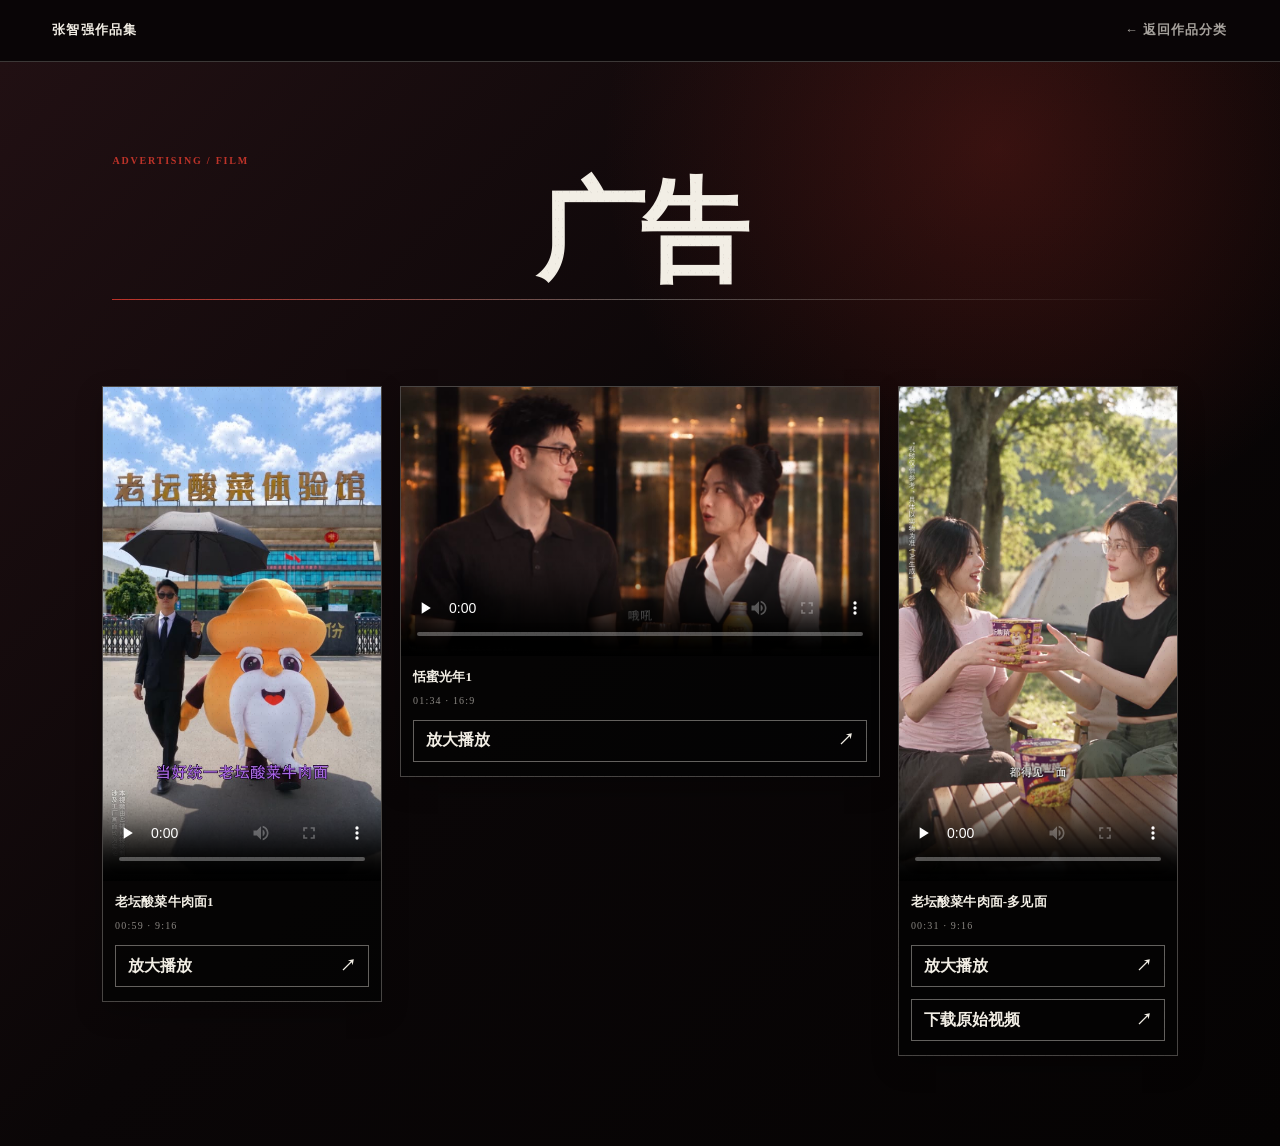
==== commit f9c147ac: "Reference hosted high-quality ad media" ====
--- a/advertising/index.html
+++ b/advertising/index.html
@@ -1,2 +1,2 @@
 <!DOCTYPE html><html lang="zh-CN"><head><meta charSet="utf-8"/><meta name="viewport" content="width=device-width, initial-scale=1"/><link rel="preload" href="../fonts/lxgw-wenkai-500.woff2" as="font" crossorigin="anonymous" type="font/woff2"/><title>广告创意｜张智强作品集</title><meta name="description" content="张智强的广告视频作品。"/><meta name="application-name" content="张智强个人作品集"/><meta name="keywords" content="张智强,张智强作品集,张智强个人作品集,AI全流程导演,AI影视视觉设计,AI短剧,漫剧,短剧导演,微电影,广告作品,影视求职"/><meta name="author" content="张智强"/><link rel="author" href="https://zzqaidirector.com/"/><meta name="creator" content="张智强"/><meta name="publisher" content="张智强"/><meta name="category" content="影视作品集"/><meta name="robots" content="index, follow"/><meta property="og:title" content="广告创意｜张智强作品集"/><meta property="og:description" content="张智强的广告视频作品。"/><meta property="og:url" content="https://zzqaidirector.com/advertising/"/><meta property="og:site_name" content="张智强个人作品集"/><meta property="og:type" content="website"/><meta property="og:locale" content="zh_CN"/><meta property="og:image" content="https://zzqaidirector.com/og.png"/><meta property="og:image:width" content="1736"/><meta property="og:image:height" content="909"/><meta property="og:image:alt" content="广告创意｜张智强作品集"/><meta name="twitter:card" content="summary_large_image"/><meta name="twitter:title" content="广告创意｜张智强作品集"/><meta name="twitter:description" content="张智强的广告视频作品。"/><meta name="twitter:image" content="https://zzqaidirector.com/og.png"/><link rel="canonical" href="https://zzqaidirector.com/advertising/"/><link rel="preload" href="../fonts/lxgw-wenkai-500.woff2" as="font" type="font/woff2" crossorigin="anonymous"/><script id="portfolio-structured-data" type="application/ld+json">{"@context":"https://schema.org","@graph":[{"@type":"WebSite","@id":"https://zzqaidirector.com/#website","url":"https://zzqaidirector.com/","name":"张智强个人作品集","alternateName":["张智强作品集","张智强｜AI全流程导演作品集"],"description":"张智强的个人求职作品集，展示AI全流程导演、AI短剧与漫剧视觉设计、AIGC内容制作、微电影和广告作品，以及个人经历与联系方式。","inLanguage":"zh-CN","publisher":{"@id":"https://zzqaidirector.com/#person"}},{"@type":"ProfilePage","@id":"https://zzqaidirector.com/#profile","url":"https://zzqaidirector.com/","name":"张智强｜AI全流程导演・作品集","description":"张智强的个人求职作品集，展示AI全流程导演、AI短剧与漫剧视觉设计、AIGC内容制作、微电影和广告作品，以及个人经历与联系方式。","inLanguage":"zh-CN","dateModified":"2026-11-06","isPartOf":{"@id":"https://zzqaidirector.com/#website"},"mainEntity":{"@id":"https://zzqaidirector.com/#person"}},{"@type":"Person","@id":"https://zzqaidirector.com/#person","name":"张智强","alternateName":"张智强 AI全流程导演","url":"https://zzqaidirector.com/","image":"https://zzqaidirector.com/zhang-zhiqiang-portrait-wechat-opaque.jpg","jobTitle":["执行导演","AI全流程导演","影视视觉设计师"],"description":"张智强，专注AI短剧、漫剧与品牌内容视觉制作的AI全流程导演和影视视觉设计师。","email":"mailto:3241445250@qq.com","telephone":"+86-19945662439","alumniOf":{"@type":"CollegeOrUniversity","name":"上海行健职业学院"},"worksFor":[{"@type":"Organization","name":"上海姚记科技股份有限公司"}],"knowsAbout":["AI全流程导演","AI影视视觉设计","AIGC内容制作","短剧","漫剧","微电影","广告","导演","编剧","剪辑"]}]}</script>
-<link rel="stylesheet" href="../assets/portfolio.ad67892873bb.css"></head><body><header class="short-drama-nav"><a href="../">张智强作品集</a><a href="../#works">← 返回作品分类</a></header><main class="short-drama-page advertising-page"><section class="short-drama-hero" aria-labelledby="advertising-title"><p>ADVERTISING / FILM</p><h1 id="advertising-title">广告</h1><div class="short-drama-rule" aria-hidden="true"></div></section><section class="folder-section" aria-label="广告视频"><div class="trial-gallery advertising-gallery"><article class="trial-video-card"><video controls="" playsInline="" preload="none" poster="../advertising/laotan-sauerkraut-beef-noodles-1.jpg" aria-label="老坛酸菜牛肉面1 广告视频"><source src="../advertising/laotan-sauerkraut-beef-noodles-1.mp4" type="video/mp4"/>您的浏览器暂不支持视频播放。</video><div class="trial-video-copy"><h2>老坛酸菜牛肉面1</h2><p>00:59 · 9:16</p><button type="button" class="video-expand-button" data-video-expand="" aria-label="放大播放 老坛酸菜牛肉面1">放大播放 <span aria-hidden="true">↗</span></button></div></article><article class="trial-video-card advertising-landscape-card"><video controls="" playsInline="" preload="none" poster="../advertising/tianmi-guangnian-1.jpg" aria-label="恬蜜光年1 广告视频"><source src="../advertising/tianmi-guangnian-1.mp4" type="video/mp4"/>您的浏览器暂不支持视频播放。</video><div class="trial-video-copy"><h2>恬蜜光年1</h2><p>01:34 · 16:9</p><button type="button" class="video-expand-button" data-video-expand="" aria-label="放大播放 恬蜜光年1">放大播放 <span aria-hidden="true">↗</span></button></div></article><article class="trial-video-card"><video controls="" playsInline="" preload="none" poster="../advertising/laotan-meet-more.jpg" aria-label="老坛酸菜牛肉面-多见面 广告视频"><source src="../advertising/laotan-meet-more.mp4" type="video/mp4"/>您的浏览器暂不支持视频播放。</video><div class="trial-video-copy"><h2>老坛酸菜牛肉面-多见面</h2><p>00:31 · 9:16</p><button type="button" class="video-expand-button" data-video-expand="" aria-label="放大播放 老坛酸菜牛肉面-多见面">放大播放 <span aria-hidden="true">↗</span></button><a class="video-expand-button" href="../advertising/laotan-meet-more-original.mp4" download="">下载原始视频 <span aria-hidden="true">↗</span></a></div></article></div></section></main><dialog id="video-lightbox" class="video-lightbox" aria-labelledby="video-lightbox-title"><div class="video-lightbox-panel"><header class="video-lightbox-header"><h2 id="video-lightbox-title">作品播放</h2><div class="video-lightbox-actions"><button type="button" data-video-fullscreen="">全屏播放</button><button type="button" data-video-close="" aria-label="关闭放大播放器">关闭 <span aria-hidden="true">×</span></button></div></header><div class="video-lightbox-stage"><video class="video-lightbox-player" controls="" playsInline="" preload="none">您的浏览器暂不支持视频播放。</video><p class="video-lightbox-status" role="status">正在加载视频…</p></div></div></dialog><script src="../video-player.js?v=native-detail-20261101" defer=""></script></body></html>+<link rel="stylesheet" href="../assets/portfolio.ad67892873bb.css"></head><body><header class="short-drama-nav"><a href="../">张智强作品集</a><a href="../#works">← 返回作品分类</a></header><main class="short-drama-page advertising-page"><section class="short-drama-hero" aria-labelledby="advertising-title"><p>ADVERTISING / FILM</p><h1 id="advertising-title">广告</h1><div class="short-drama-rule" aria-hidden="true"></div></section><section class="folder-section" aria-label="广告视频"><div class="trial-gallery advertising-gallery"><article class="trial-video-card"><video controls="" playsInline="" preload="none" poster="../advertising/laotan-sauerkraut-beef-noodles-1.jpg" aria-label="老坛酸菜牛肉面1 广告视频"><source src="../advertising/laotan-sauerkraut-beef-noodles-1.mp4" type="video/mp4"/>您的浏览器暂不支持视频播放。</video><div class="trial-video-copy"><h2>老坛酸菜牛肉面1</h2><p>00:59 · 9:16</p><button type="button" class="video-expand-button" data-video-expand="" aria-label="放大播放 老坛酸菜牛肉面1">放大播放 <span aria-hidden="true">↗</span></button></div></article><article class="trial-video-card advertising-landscape-card"><video controls="" playsInline="" preload="none" poster="../advertising/tianmi-guangnian-1.jpg" aria-label="恬蜜光年1 广告视频"><source src="../advertising/tianmi-guangnian-1.mp4" type="video/mp4"/>您的浏览器暂不支持视频播放。</video><div class="trial-video-copy"><h2>恬蜜光年1</h2><p>01:34 · 16:9</p><button type="button" class="video-expand-button" data-video-expand="" aria-label="放大播放 恬蜜光年1">放大播放 <span aria-hidden="true">↗</span></button></div></article><article class="trial-video-card"><video controls="" playsInline="" preload="none" poster="../advertising/laotan-meet-more.jpg" aria-label="老坛酸菜牛肉面-多见面 广告视频"><source src="https://zzqaidirector.com/advertising/laotan-meet-more.mp4" type="video/mp4"/>您的浏览器暂不支持视频播放。</video><div class="trial-video-copy"><h2>老坛酸菜牛肉面-多见面</h2><p>00:31 · 9:16</p><button type="button" class="video-expand-button" data-video-expand="" aria-label="放大播放 老坛酸菜牛肉面-多见面">放大播放 <span aria-hidden="true">↗</span></button><a class="video-expand-button" href="https://zzqaidirector.com/advertising/laotan-meet-more-original.mp4" download="">下载原始视频 <span aria-hidden="true">↗</span></a></div></article></div></section></main><dialog id="video-lightbox" class="video-lightbox" aria-labelledby="video-lightbox-title"><div class="video-lightbox-panel"><header class="video-lightbox-header"><h2 id="video-lightbox-title">作品播放</h2><div class="video-lightbox-actions"><button type="button" data-video-fullscreen="">全屏播放</button><button type="button" data-video-close="" aria-label="关闭放大播放器">关闭 <span aria-hidden="true">×</span></button></div></header><div class="video-lightbox-stage"><video class="video-lightbox-player" controls="" playsInline="" preload="none">您的浏览器暂不支持视频播放。</video><p class="video-lightbox-status" role="status">正在加载视频…</p></div></div></dialog><script src="../video-player.js?v=native-detail-20261101" defer=""></script></body></html>
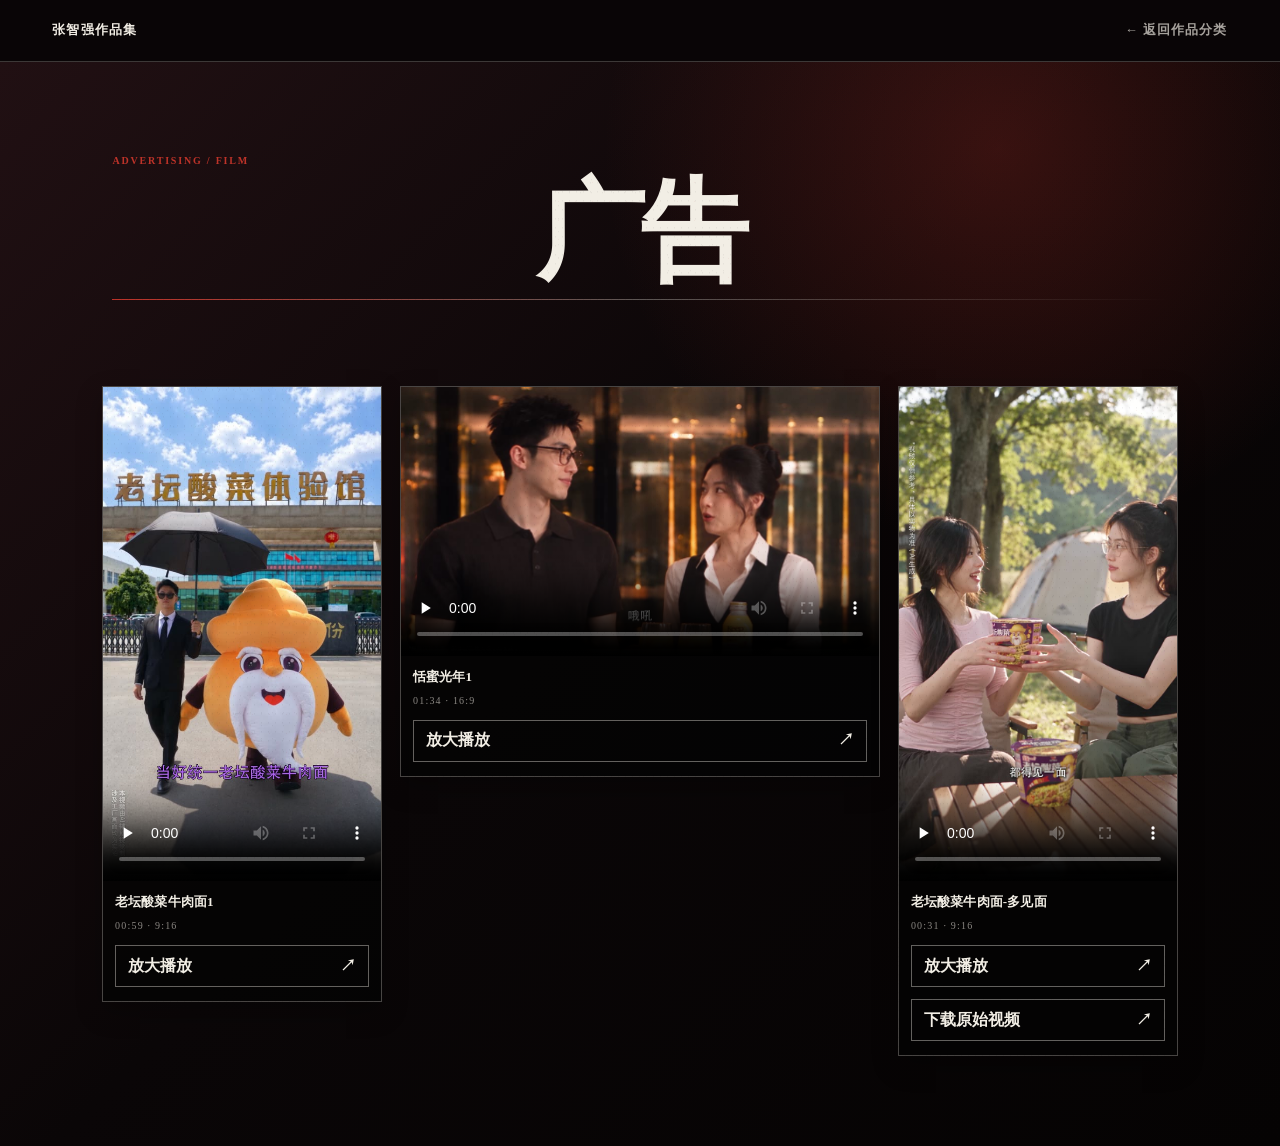
==== commit 6f82d06b: "Emphasize portfolio employment roles" ====
--- a/advertising/index.html
+++ b/advertising/index.html
@@ -1,2 +1,2 @@
 <!DOCTYPE html><html lang="zh-CN"><head><meta charSet="utf-8"/><meta name="viewport" content="width=device-width, initial-scale=1"/><link rel="preload" href="../fonts/lxgw-wenkai-500.woff2" as="font" crossorigin="anonymous" type="font/woff2"/><title>广告创意｜张智强作品集</title><meta name="description" content="张智强的广告视频作品。"/><meta name="application-name" content="张智强个人作品集"/><meta name="keywords" content="张智强,张智强作品集,张智强个人作品集,AI全流程导演,AI影视视觉设计,AI短剧,漫剧,短剧导演,微电影,广告作品,影视求职"/><meta name="author" content="张智强"/><link rel="author" href="https://zzqaidirector.com/"/><meta name="creator" content="张智强"/><meta name="publisher" content="张智强"/><meta name="category" content="影视作品集"/><meta name="robots" content="index, follow"/><meta property="og:title" content="广告创意｜张智强作品集"/><meta property="og:description" content="张智强的广告视频作品。"/><meta property="og:url" content="https://zzqaidirector.com/advertising/"/><meta property="og:site_name" content="张智强个人作品集"/><meta property="og:type" content="website"/><meta property="og:locale" content="zh_CN"/><meta property="og:image" content="https://zzqaidirector.com/og.png"/><meta property="og:image:width" content="1736"/><meta property="og:image:height" content="909"/><meta property="og:image:alt" content="广告创意｜张智强作品集"/><meta name="twitter:card" content="summary_large_image"/><meta name="twitter:title" content="广告创意｜张智强作品集"/><meta name="twitter:description" content="张智强的广告视频作品。"/><meta name="twitter:image" content="https://zzqaidirector.com/og.png"/><link rel="canonical" href="https://zzqaidirector.com/advertising/"/><link rel="preload" href="../fonts/lxgw-wenkai-500.woff2" as="font" type="font/woff2" crossorigin="anonymous"/><script id="portfolio-structured-data" type="application/ld+json">{"@context":"https://schema.org","@graph":[{"@type":"WebSite","@id":"https://zzqaidirector.com/#website","url":"https://zzqaidirector.com/","name":"张智强个人作品集","alternateName":["张智强作品集","张智强｜AI全流程导演作品集"],"description":"张智强的个人求职作品集，展示AI全流程导演、AI短剧与漫剧视觉设计、AIGC内容制作、微电影和广告作品，以及个人经历与联系方式。","inLanguage":"zh-CN","publisher":{"@id":"https://zzqaidirector.com/#person"}},{"@type":"ProfilePage","@id":"https://zzqaidirector.com/#profile","url":"https://zzqaidirector.com/","name":"张智强｜AI全流程导演・作品集","description":"张智强的个人求职作品集，展示AI全流程导演、AI短剧与漫剧视觉设计、AIGC内容制作、微电影和广告作品，以及个人经历与联系方式。","inLanguage":"zh-CN","dateModified":"2026-11-06","isPartOf":{"@id":"https://zzqaidirector.com/#website"},"mainEntity":{"@id":"https://zzqaidirector.com/#person"}},{"@type":"Person","@id":"https://zzqaidirector.com/#person","name":"张智强","alternateName":"张智强 AI全流程导演","url":"https://zzqaidirector.com/","image":"https://zzqaidirector.com/zhang-zhiqiang-portrait-wechat-opaque.jpg","jobTitle":["执行导演","AI全流程导演","影视视觉设计师"],"description":"张智强，专注AI短剧、漫剧与品牌内容视觉制作的AI全流程导演和影视视觉设计师。","email":"mailto:3241445250@qq.com","telephone":"+86-19945662439","alumniOf":{"@type":"CollegeOrUniversity","name":"上海行健职业学院"},"worksFor":[{"@type":"Organization","name":"上海姚记科技股份有限公司"}],"knowsAbout":["AI全流程导演","AI影视视觉设计","AIGC内容制作","短剧","漫剧","微电影","广告","导演","编剧","剪辑"]}]}</script>
-<link rel="stylesheet" href="../assets/portfolio.ad67892873bb.css"></head><body><header class="short-drama-nav"><a href="../">张智强作品集</a><a href="../#works">← 返回作品分类</a></header><main class="short-drama-page advertising-page"><section class="short-drama-hero" aria-labelledby="advertising-title"><p>ADVERTISING / FILM</p><h1 id="advertising-title">广告</h1><div class="short-drama-rule" aria-hidden="true"></div></section><section class="folder-section" aria-label="广告视频"><div class="trial-gallery advertising-gallery"><article class="trial-video-card"><video controls="" playsInline="" preload="none" poster="../advertising/laotan-sauerkraut-beef-noodles-1.jpg" aria-label="老坛酸菜牛肉面1 广告视频"><source src="../advertising/laotan-sauerkraut-beef-noodles-1.mp4" type="video/mp4"/>您的浏览器暂不支持视频播放。</video><div class="trial-video-copy"><h2>老坛酸菜牛肉面1</h2><p>00:59 · 9:16</p><button type="button" class="video-expand-button" data-video-expand="" aria-label="放大播放 老坛酸菜牛肉面1">放大播放 <span aria-hidden="true">↗</span></button></div></article><article class="trial-video-card advertising-landscape-card"><video controls="" playsInline="" preload="none" poster="../advertising/tianmi-guangnian-1.jpg" aria-label="恬蜜光年1 广告视频"><source src="../advertising/tianmi-guangnian-1.mp4" type="video/mp4"/>您的浏览器暂不支持视频播放。</video><div class="trial-video-copy"><h2>恬蜜光年1</h2><p>01:34 · 16:9</p><button type="button" class="video-expand-button" data-video-expand="" aria-label="放大播放 恬蜜光年1">放大播放 <span aria-hidden="true">↗</span></button></div></article><article class="trial-video-card"><video controls="" playsInline="" preload="none" poster="../advertising/laotan-meet-more.jpg" aria-label="老坛酸菜牛肉面-多见面 广告视频"><source src="https://zzqaidirector.com/advertising/laotan-meet-more.mp4" type="video/mp4"/>您的浏览器暂不支持视频播放。</video><div class="trial-video-copy"><h2>老坛酸菜牛肉面-多见面</h2><p>00:31 · 9:16</p><button type="button" class="video-expand-button" data-video-expand="" aria-label="放大播放 老坛酸菜牛肉面-多见面">放大播放 <span aria-hidden="true">↗</span></button><a class="video-expand-button" href="https://zzqaidirector.com/advertising/laotan-meet-more-original.mp4" download="">下载原始视频 <span aria-hidden="true">↗</span></a></div></article></div></section></main><dialog id="video-lightbox" class="video-lightbox" aria-labelledby="video-lightbox-title"><div class="video-lightbox-panel"><header class="video-lightbox-header"><h2 id="video-lightbox-title">作品播放</h2><div class="video-lightbox-actions"><button type="button" data-video-fullscreen="">全屏播放</button><button type="button" data-video-close="" aria-label="关闭放大播放器">关闭 <span aria-hidden="true">×</span></button></div></header><div class="video-lightbox-stage"><video class="video-lightbox-player" controls="" playsInline="" preload="none">您的浏览器暂不支持视频播放。</video><p class="video-lightbox-status" role="status">正在加载视频…</p></div></div></dialog><script src="../video-player.js?v=native-detail-20261101" defer=""></script></body></html>+<link rel="stylesheet" href="../assets/portfolio.2b8be4e26460.css"></head><body><header class="short-drama-nav"><a href="../">张智强作品集</a><a href="../#works">← 返回作品分类</a></header><main class="short-drama-page advertising-page"><section class="short-drama-hero" aria-labelledby="advertising-title"><p>ADVERTISING / FILM</p><h1 id="advertising-title">广告</h1><div class="short-drama-rule" aria-hidden="true"></div></section><section class="folder-section" aria-label="广告视频"><div class="trial-gallery advertising-gallery"><article class="trial-video-card"><video controls="" playsInline="" preload="none" poster="../advertising/laotan-sauerkraut-beef-noodles-1.jpg" aria-label="老坛酸菜牛肉面1 广告视频"><source src="../advertising/laotan-sauerkraut-beef-noodles-1.mp4" type="video/mp4"/>您的浏览器暂不支持视频播放。</video><div class="trial-video-copy"><h2>老坛酸菜牛肉面1</h2><p>00:59 · 9:16</p><button type="button" class="video-expand-button" data-video-expand="" aria-label="放大播放 老坛酸菜牛肉面1">放大播放 <span aria-hidden="true">↗</span></button></div></article><article class="trial-video-card advertising-landscape-card"><video controls="" playsInline="" preload="none" poster="../advertising/tianmi-guangnian-1.jpg" aria-label="恬蜜光年1 广告视频"><source src="../advertising/tianmi-guangnian-1.mp4" type="video/mp4"/>您的浏览器暂不支持视频播放。</video><div class="trial-video-copy"><h2>恬蜜光年1</h2><p>01:34 · 16:9</p><button type="button" class="video-expand-button" data-video-expand="" aria-label="放大播放 恬蜜光年1">放大播放 <span aria-hidden="true">↗</span></button></div></article><article class="trial-video-card"><video controls="" playsInline="" preload="none" poster="../advertising/laotan-meet-more.jpg" aria-label="老坛酸菜牛肉面-多见面 广告视频"><source src="https://zzqaidirector.com/advertising/laotan-meet-more.mp4" type="video/mp4"/>您的浏览器暂不支持视频播放。</video><div class="trial-video-copy"><h2>老坛酸菜牛肉面-多见面</h2><p>00:31 · 9:16</p><button type="button" class="video-expand-button" data-video-expand="" aria-label="放大播放 老坛酸菜牛肉面-多见面">放大播放 <span aria-hidden="true">↗</span></button><a class="video-expand-button" href="https://zzqaidirector.com/advertising/laotan-meet-more-original.mp4" download="">下载原始视频 <span aria-hidden="true">↗</span></a></div></article></div></section></main><dialog id="video-lightbox" class="video-lightbox" aria-labelledby="video-lightbox-title"><div class="video-lightbox-panel"><header class="video-lightbox-header"><h2 id="video-lightbox-title">作品播放</h2><div class="video-lightbox-actions"><button type="button" data-video-fullscreen="">全屏播放</button><button type="button" data-video-close="" aria-label="关闭放大播放器">关闭 <span aria-hidden="true">×</span></button></div></header><div class="video-lightbox-stage"><video class="video-lightbox-player" controls="" playsInline="" preload="none">您的浏览器暂不支持视频播放。</video><p class="video-lightbox-status" role="status">正在加载视频…</p></div></div></dialog><script src="../video-player.js?v=native-detail-20261101" defer=""></script></body></html>
--- a/assets/portfolio.2b8be4e26460.css
+++ b/assets/portfolio.2b8be4e26460.css
@@ -0,0 +1,3744 @@
+@font-face {
+  font-family: "LXGW WenKai Portfolio";
+  font-style: normal;
+  font-display: block;
+  font-weight: 500;
+  src: url("../fonts/lxgw-wenkai-500.woff2") format("woff2");
+}
+
+:root {
+  --paper: #f2eee5;
+  --paper-deep: #e7e0d4;
+  --ink: #171714;
+  --muted: #69645b;
+  --red: #bd3329;
+  --line: rgba(23, 23, 20, 0.24);
+  --pad: clamp(20px, 4.1vw, 66px);
+  --gap: clamp(18px, 2.2vw, 36px);
+  --font-brush-body: "LXGW WenKai Portfolio", "Kaiti SC", "STKaiti", "KaiTi",
+    "KaiTi_GB2312", "FZKai-Z03", "DFKai-SB", "FangSong", "Songti SC", serif;
+}
+
+* {
+  box-sizing: border-box;
+}
+
+html {
+  min-width: 320px;
+  color-scheme: light;
+  scroll-behavior: smooth;
+  -webkit-text-size-adjust: 100%;
+  text-size-adjust: 100%;
+}
+
+body {
+  position: relative;
+  overflow-x: hidden;
+  margin: 0;
+  color: var(--ink);
+  background:
+    linear-gradient(
+      90deg,
+      transparent calc(100% - 1px),
+      rgba(23, 23, 20, 0.035) 1px
+    ),
+    var(--paper);
+  background-size: 10px 100%;
+  font-family: var(--font-brush-body);
+  font-kerning: normal;
+  text-rendering: optimizeLegibility;
+  -webkit-font-smoothing: antialiased;
+}
+
+body::before {
+  position: fixed;
+  z-index: 200;
+  inset: -30%;
+  pointer-events: none;
+  content: "";
+  opacity: 0.055;
+  background-image:
+    radial-gradient(circle at 20% 30%, var(--ink) 0 0.7px, transparent 0.9px),
+    radial-gradient(circle at 70% 60%, var(--ink) 0 0.55px, transparent 0.8px),
+    radial-gradient(circle at 45% 80%, var(--red) 0 0.5px, transparent 0.75px);
+  background-size: 7px 9px, 11px 13px, 17px 19px;
+  mix-blend-mode: multiply;
+  animation: grain-shift 1600ms steps(2) infinite;
+}
+
+a {
+  color: inherit;
+}
+
+button,
+input,
+select,
+textarea {
+  font: inherit;
+}
+
+::placeholder {
+  font-family: var(--font-brush-body);
+}
+
+::selection {
+  color: var(--paper);
+  background: var(--red);
+}
+
+.skip-link {
+  position: fixed;
+  z-index: 100;
+  top: 10px;
+  left: 10px;
+  padding: 10px 14px;
+  color: var(--paper);
+  background: var(--ink);
+  transform: translateY(-160%);
+}
+
+.skip-link:focus {
+  transform: none;
+}
+
+:focus-visible {
+  outline: 2px solid var(--red);
+  outline-offset: 4px;
+}
+
+.masthead {
+  min-height: 84px;
+  padding: 0 clamp(18px, 5vw, 80px);
+  border-bottom: 1px solid var(--line);
+  background: var(--paper);
+  display: grid;
+  grid-template-columns: 1fr;
+  align-items: center;
+  column-gap: 22px;
+  font-family: var(--font-brush-body);
+}
+
+.nav {
+  width: 100%;
+  justify-self: stretch;
+  display: flex;
+  align-items: center;
+  justify-content: space-between;
+  gap: 16px;
+  font-size: clamp(20px, 1.7vw, 26px);
+  font-weight: 700;
+}
+
+.nav a,
+.text-link,
+.contact-links a {
+  position: relative;
+  text-decoration: none;
+}
+
+.nav a {
+  padding: 14px 2px;
+  text-shadow: none;
+}
+
+.nav a::before {
+  display: none;
+}
+
+.nav a::after,
+.text-link::after,
+.contact-links a::after {
+  position: absolute;
+  right: 0;
+  bottom: 2px;
+  left: 0;
+  height: 1px;
+  content: "";
+  background: var(--red);
+  transform: scaleX(0);
+  transform-origin: right;
+  transition: transform 220ms ease;
+}
+
+.nav a:hover::after,
+.nav a:focus-visible::after,
+.text-link:hover::after,
+.text-link:focus-visible::after,
+.contact-links a:hover::after,
+.contact-links a:focus-visible::after {
+  transform: scaleX(1);
+  transform-origin: left;
+}
+
+.hero {
+  position: relative;
+  isolation: isolate;
+  overflow: hidden;
+  min-height: calc(100svh - 84px);
+  padding: 0 var(--pad);
+  display: flex;
+  align-items: stretch;
+  border-bottom: 1px solid var(--ink);
+  background: var(--paper);
+}
+
+.hero-copy {
+  position: relative;
+  z-index: 1;
+  width: 100%;
+  max-width: 1000px;
+  margin: 0 auto;
+  min-width: 0;
+  display: flex;
+  flex-direction: column;
+  justify-content: space-evenly;
+  align-items: center;
+  gap: clamp(36px, 7svh, 96px);
+  padding-block: clamp(24px, 5svh, 72px);
+}
+
+.hero-heading {
+  display: grid;
+  grid-template-columns: max-content 112px;
+  grid-template-areas: "name portrait" "caption caption";
+  column-gap: clamp(48px, 7vw, 112px);
+  row-gap: clamp(28px, 6svh, 72px);
+  justify-content: center;
+  align-items: center;
+  width: 100%;
+}
+
+.hero-identity {
+  display: contents;
+}
+
+.hero-heading h1 {
+  grid-area: name;
+  align-self: center;
+  min-width: 0;
+  font-size: clamp(108px, 10vw, 144px);
+  line-height: 1;
+  text-align: center;
+  white-space: nowrap;
+}
+
+.kicker,
+.eyebrow {
+  color: var(--red);
+  font: 700 clamp(13px, 1vw, 16px) / 1.2 var(--font-brush-body);
+  letter-spacing: 0.16em;
+}
+
+.kicker {
+  margin: 0 0 clamp(18px, 2.5vw, 38px);
+  display: flex;
+  align-items: center;
+  gap: 12px;
+}
+
+.kicker::before {
+  width: 30px;
+  height: 6px;
+  content: "";
+  background: var(--red);
+}
+
+h1,
+h2,
+h3,
+p {
+  overflow-wrap: anywhere;
+}
+
+h1 {
+  position: relative;
+  z-index: 2;
+  max-width: none;
+  margin: 0;
+  font-size: clamp(52px, 7.5vw, 118px);
+  font-weight: 400;
+  line-height: 0.94;
+  letter-spacing: -0.045em;
+  text-shadow: 0 0 0 transparent;
+  transition: color 240ms ease, text-shadow 240ms ease, transform 240ms ease;
+}
+
+h1:hover {
+  color: var(--red);
+  text-shadow: 7px 5px 0 rgba(23, 23, 20, 0.13);
+  transform: translate(-2px, -2px);
+}
+
+.ink-display,
+.ink-spray {
+  font-family: "STKaiti", "KaiTi", "FZKai-Z03", "DFKai-SB", "FangSong",
+    "LXGW WenKai Portfolio", serif !important;
+  font-style: normal;
+  text-rendering: geometricPrecision;
+  -webkit-font-smoothing: antialiased;
+  text-shadow:
+    0.018em 0.015em 0 currentColor,
+    0.04em 0.055em 0.09em rgba(23, 23, 20, 0.18);
+}
+
+.ink-spray {
+  position: relative;
+  isolation: isolate;
+  display: inline-block;
+}
+
+.name-ink {
+  color: #000 !important;
+  font-weight: 700;
+  line-height: 0.94;
+  text-shadow:
+    0.018em 0.015em 0 #000,
+    0.04em 0.055em 0.09em rgba(0, 0, 0, 0.2);
+}
+
+.hero .name-ink {
+  text-shadow: 0.015em 0.01em 0 #000;
+}
+
+.hero .name-ink::before {
+  display: none;
+}
+
+.name-ink::before,
+.name-ink:hover,
+.name-ink:focus-visible,
+.hero h1:hover .name-ink {
+  color: #000 !important;
+}
+
+.name-ink .ink-particles b {
+  color: #000 !important;
+  background: #000;
+  box-shadow: 0 0 0 0.015em #000;
+}
+
+.ink-spray::before {
+  position: absolute;
+  z-index: -1;
+  right: -0.08em;
+  bottom: 0.03em;
+  left: -0.08em;
+  height: 0.11em;
+  pointer-events: none;
+  content: "";
+  opacity: 0.13;
+  background:
+    radial-gradient(ellipse at 12% 50%, currentColor 0 24%, transparent 28%),
+    linear-gradient(90deg, transparent, currentColor 8% 92%, transparent);
+  filter: blur(1.1px);
+  transform: scaleX(0.7) skewX(-8deg);
+  transform-origin: left;
+  transition: transform 360ms ease, opacity 360ms ease;
+}
+
+.ink-spray:hover::before,
+.ink-spray:focus-visible::before {
+  opacity: 0.28;
+  transform: scaleX(1.05) skewX(4deg);
+}
+
+.ink-particles {
+  position: absolute;
+  z-index: 6;
+  inset: -0.45em -0.3em;
+  overflow: visible;
+  pointer-events: none;
+}
+
+.ink-particles b {
+  --ink-size: 0.055em;
+  position: absolute;
+  left: var(--ix);
+  top: var(--iy);
+  width: var(--ink-size);
+  height: var(--ink-size);
+  border-radius: 50%;
+  opacity: 0;
+  background: currentColor;
+  box-shadow: 0 0 0 0.015em currentColor;
+}
+
+.ink-particles b:nth-child(4n) {
+  --ink-size: 0.085em;
+  border-radius: 36% 64% 58% 42%;
+}
+
+.ink-particles b:nth-child(5n) {
+  --ink-size: 0.035em;
+}
+
+.ink-spray:hover .ink-particles b,
+.ink-spray:focus-visible .ink-particles b {
+  animation: ink-dust-burst 980ms cubic-bezier(0.16, 0.78, 0.24, 1) both;
+  animation-delay: calc(var(--ink-index) * 15ms);
+}
+
+.ink-spray:hover,
+.ink-spray:focus-visible {
+  animation: ink-text-breathe 920ms steps(3, end) both;
+}
+
+.ink-particles b:nth-child(1) { --ink-index: 1; --ix: 2%; --iy: 42%; --idx: -2.4em; --idy: -1.2em; }
+.ink-particles b:nth-child(2) { --ink-index: 2; --ix: 8%; --iy: 74%; --idx: -2em; --idy: 1.4em; }
+.ink-particles b:nth-child(3) { --ink-index: 3; --ix: 15%; --iy: 18%; --idx: -1.6em; --idy: -1.8em; }
+.ink-particles b:nth-child(4) { --ink-index: 4; --ix: 22%; --iy: 58%; --idx: -1.2em; --idy: 0.8em; }
+.ink-particles b:nth-child(5) { --ink-index: 5; --ix: 30%; --iy: 9%; --idx: -0.8em; --idy: -2em; }
+.ink-particles b:nth-child(6) { --ink-index: 6; --ix: 38%; --iy: 82%; --idx: -0.4em; --idy: 1.8em; }
+.ink-particles b:nth-child(7) { --ink-index: 7; --ix: 46%; --iy: 36%; --idx: 0.2em; --idy: -1.4em; }
+.ink-particles b:nth-child(8) { --ink-index: 8; --ix: 54%; --iy: 68%; --idx: 0.7em; --idy: 1.4em; }
+.ink-particles b:nth-child(9) { --ink-index: 9; --ix: 62%; --iy: 14%; --idx: 1em; --idy: -2em; }
+.ink-particles b:nth-child(10) { --ink-index: 10; --ix: 70%; --iy: 52%; --idx: 1.4em; --idy: -0.8em; }
+.ink-particles b:nth-child(11) { --ink-index: 11; --ix: 78%; --iy: 86%; --idx: 1.8em; --idy: 1.7em; }
+.ink-particles b:nth-child(12) { --ink-index: 12; --ix: 84%; --iy: 28%; --idx: 2.1em; --idy: -1.5em; }
+.ink-particles b:nth-child(13) { --ink-index: 13; --ix: 90%; --iy: 64%; --idx: 2.4em; --idy: 0.9em; }
+.ink-particles b:nth-child(14) { --ink-index: 14; --ix: 96%; --iy: 12%; --idx: 2.8em; --idy: -1.9em; }
+.ink-particles b:nth-child(15) { --ink-index: 15; --ix: 42%; --iy: 4%; --idx: 0; --idy: -2.4em; }
+.ink-particles b:nth-child(16) { --ink-index: 16; --ix: 57%; --iy: 92%; --idx: 0.8em; --idy: 2.2em; }
+
+.hero-illustration {
+  grid-area: portrait;
+  position: relative;
+  z-index: 1;
+  width: 112px;
+  margin: 0;
+  justify-self: center;
+  pointer-events: none;
+}
+
+.hero-illustration img {
+  display: block;
+  width: 100%;
+  height: auto;
+  opacity: 1;
+  border: 1px solid rgba(23, 23, 20, 0.17);
+  background: #fff;
+  mix-blend-mode: normal;
+}
+
+.hero-caption {
+  grid-area: caption;
+  width: 100%;
+  margin: 0;
+  text-align: center;
+}
+
+.role {
+  position: relative;
+  z-index: 2;
+  margin: 0;
+  font: 700 clamp(48px, 4.9vw, 68px) / 1.16 "STKaiti", "KaiTi",
+    "FZKai-Z03", "DFKai-SB", "FangSong", "LXGW WenKai Portfolio", serif;
+  letter-spacing: -0.035em;
+}
+
+.role-effect {
+  position: relative;
+  isolation: isolate;
+  min-width: 0;
+  cursor: default;
+}
+
+.role-effect::before,
+.role-effect::after {
+  position: absolute;
+  z-index: 1;
+  inset: 0;
+  pointer-events: none;
+  content: attr(data-text);
+  opacity: 0;
+  font: 700 clamp(48px, 4.9vw, 68px) / 1.16 "STKaiti", "KaiTi",
+    "FZKai-Z03", "DFKai-SB", "FangSong", "LXGW WenKai Portfolio", serif;
+  letter-spacing: -0.035em;
+}
+
+.role-effect::before {
+  color: var(--red);
+  clip-path: polygon(0 8%, 100% 4%, 100% 37%, 0 43%);
+}
+
+.role-effect::after {
+  color: var(--muted);
+  clip-path: polygon(0 62%, 100% 53%, 100% 86%, 0 92%);
+}
+
+.role-effect:hover .role {
+  animation: role-shiver 720ms steps(2, end) both;
+}
+
+.role-effect:hover::before {
+  opacity: 0.7;
+  animation: text-fragment-up 760ms cubic-bezier(0.2, 0.72, 0.2, 1) both;
+}
+
+.role-effect:hover::after {
+  opacity: 0.5;
+  animation: text-fragment-down 820ms cubic-bezier(0.2, 0.72, 0.2, 1) both;
+}
+
+.particle-field {
+  position: absolute;
+  z-index: 4;
+  inset: -26px -12px;
+  overflow: visible;
+  pointer-events: none;
+}
+
+.particle-field i {
+  --size: 5px;
+  position: absolute;
+  left: var(--px);
+  top: var(--py);
+  width: var(--size);
+  height: var(--size);
+  opacity: 0;
+  background: var(--red);
+  transform: translate(0, 0) rotate(0);
+}
+
+.particle-field i:nth-child(3n) {
+  --size: 3px;
+  border-radius: 50%;
+  background: var(--ink);
+}
+
+.particle-field i:nth-child(4n) {
+  --size: 7px;
+  background: var(--muted);
+}
+
+.role-effect:hover .particle-field i {
+  animation: particle-scatter 880ms cubic-bezier(0.17, 0.84, 0.35, 1) both;
+  animation-delay: calc(var(--particle-index) * 12ms);
+}
+
+.particle-field i:nth-child(1) { --particle-index: 1; --px: 4%; --py: 22%; --tx: -44px; --ty: -36px; }
+.particle-field i:nth-child(2) { --particle-index: 2; --px: 9%; --py: 72%; --tx: -55px; --ty: 34px; }
+.particle-field i:nth-child(3) { --particle-index: 3; --px: 14%; --py: 44%; --tx: -38px; --ty: -4px; }
+.particle-field i:nth-child(4) { --particle-index: 4; --px: 19%; --py: 16%; --tx: -20px; --ty: -52px; }
+.particle-field i:nth-child(5) { --particle-index: 5; --px: 24%; --py: 80%; --tx: -12px; --ty: 46px; }
+.particle-field i:nth-child(6) { --particle-index: 6; --px: 29%; --py: 36%; --tx: 2px; --ty: -34px; }
+.particle-field i:nth-child(7) { --particle-index: 7; --px: 34%; --py: 63%; --tx: 12px; --ty: 44px; }
+.particle-field i:nth-child(8) { --particle-index: 8; --px: 39%; --py: 10%; --tx: 19px; --ty: -58px; }
+.particle-field i:nth-child(9) { --particle-index: 9; --px: 44%; --py: 48%; --tx: 24px; --ty: -9px; }
+.particle-field i:nth-child(10) { --particle-index: 10; --px: 49%; --py: 86%; --tx: 33px; --ty: 50px; }
+.particle-field i:nth-child(11) { --particle-index: 11; --px: 54%; --py: 28%; --tx: 40px; --ty: -46px; }
+.particle-field i:nth-child(12) { --particle-index: 12; --px: 59%; --py: 68%; --tx: 47px; --ty: 34px; }
+.particle-field i:nth-child(13) { --particle-index: 13; --px: 64%; --py: 15%; --tx: 52px; --ty: -54px; }
+.particle-field i:nth-child(14) { --particle-index: 14; --px: 69%; --py: 47%; --tx: 56px; --ty: -12px; }
+.particle-field i:nth-child(15) { --particle-index: 15; --px: 74%; --py: 78%; --tx: 61px; --ty: 44px; }
+.particle-field i:nth-child(16) { --particle-index: 16; --px: 79%; --py: 23%; --tx: 67px; --ty: -43px; }
+.particle-field i:nth-child(17) { --particle-index: 17; --px: 84%; --py: 57%; --tx: 72px; --ty: 16px; }
+.particle-field i:nth-child(18) { --particle-index: 18; --px: 89%; --py: 9%; --tx: 78px; --ty: -58px; }
+.particle-field i:nth-child(19) { --particle-index: 19; --px: 93%; --py: 72%; --tx: 84px; --ty: 38px; }
+.particle-field i:nth-child(20) { --particle-index: 20; --px: 96%; --py: 35%; --tx: 92px; --ty: -28px; }
+.particle-field i:nth-child(21) { --particle-index: 21; --px: 31%; --py: 91%; --tx: -20px; --ty: 58px; }
+.particle-field i:nth-child(22) { --particle-index: 22; --px: 57%; --py: 4%; --tx: 22px; --ty: -66px; }
+.particle-field i:nth-child(23) { --particle-index: 23; --px: 71%; --py: 92%; --tx: 49px; --ty: 62px; }
+.particle-field i:nth-child(24) { --particle-index: 24; --px: 12%; --py: 5%; --tx: -63px; --ty: -55px; }
+
+.statement {
+  width: 100%;
+  max-width: 720px;
+  margin: clamp(20px, 4svh, 48px) auto 0;
+  font-size: clamp(24px, 2.2vw, 32px);
+  line-height: 1.8;
+  letter-spacing: 0.035em;
+  text-wrap: balance;
+}
+
+.hero-actions {
+  width: auto;
+  margin: 0;
+  padding: 0;
+  font: 14px/1.5 var(--font-brush-body);
+}
+
+.text-link {
+  padding-bottom: 5px;
+  font-size: clamp(16px, 1.25vw, 20px);
+  font-weight: 700;
+}
+
+.hero-link-group {
+  display: flex;
+  justify-content: center;
+  flex-wrap: wrap;
+  gap: clamp(28px, 4vw, 56px);
+}
+
+.hero-link-group .text-link {
+  display: flex;
+  align-items: center;
+  justify-content: center;
+  gap: 14px;
+  min-height: 60px;
+  padding: 14px 24px;
+  border: 1px solid var(--line);
+  border-radius: 3px;
+  font-size: 26px;
+  line-height: 1.3;
+  white-space: nowrap;
+  text-shadow: none;
+  transition: background 200ms ease, border-color 200ms ease;
+}
+
+.hero-link-group .text-link:first-child {
+  color: var(--paper);
+  background: var(--ink);
+  border-color: var(--ink);
+}
+
+.hero-link-group .text-link::before,
+.hero-link-group .text-link::after {
+  display: none;
+}
+
+.hero-link-group .text-link:hover {
+  border-color: var(--ink);
+}
+
+.hero-link-group .text-link > span {
+  font-size: 1.15em;
+  transition: transform 220ms ease;
+}
+
+.hero-link-group .text-link:hover > span {
+  transform: translate(3px, 3px);
+}
+
+.status::before {
+  display: inline-block;
+  width: 7px;
+  height: 7px;
+  margin-right: 9px;
+  border-radius: 50%;
+  background: currentColor;
+  content: "";
+  animation: pulse 2.2s ease-in-out infinite;
+}
+
+.works,
+.coach-story {
+  position: relative;
+  isolation: isolate;
+  overflow: hidden;
+  padding: clamp(48px, 6vw, 94px) var(--pad);
+}
+
+.about,
+.coach-story,
+.works {
+  content-visibility: auto;
+  contain-intrinsic-block-size: auto 100svh;
+}
+
+.works {
+  min-height: 100svh;
+  color: var(--paper);
+  background:
+    radial-gradient(circle at 50% 32%, rgba(229, 177, 112, 0.13), transparent 34%),
+    linear-gradient(180deg, #251013 0%, #12090b 56%, #070405 100%);
+}
+
+.works::before {
+  position: absolute;
+  z-index: 1;
+  inset: 0;
+  pointer-events: none;
+  content: "";
+  background:
+    linear-gradient(90deg, rgba(5, 2, 3, 0.78), transparent 20% 80%, rgba(5, 2, 3, 0.78)),
+    linear-gradient(180deg, rgba(5, 2, 3, 0.08), transparent 48%, rgba(5, 2, 3, 0.48));
+}
+
+.stage-scene {
+  position: absolute;
+  z-index: 0;
+  inset: 0;
+  overflow: hidden;
+  pointer-events: none;
+  contain: paint;
+  isolation: isolate;
+}
+
+.stage-curtain {
+  position: absolute;
+  z-index: 2;
+  top: -3%;
+  bottom: 0;
+  width: 27%;
+  background:
+    repeating-linear-gradient(
+      90deg,
+      #4f1016 0 13%,
+      #7f1d25 16% 28%,
+      #35080d 34% 43%
+    );
+  box-shadow: inset 0 0 70px rgba(0, 0, 0, 0.62);
+  animation: curtain-breathe 5.8s ease-in-out infinite;
+}
+
+.stage-curtain-left {
+  left: -7%;
+  clip-path: polygon(0 0, 100% 0, 82% 100%, 0 100%);
+  transform-origin: left center;
+}
+
+.stage-curtain-right {
+  right: -7%;
+  clip-path: polygon(0 0, 100% 0, 100% 100%, 18% 100%);
+  transform-origin: right center;
+  animation-delay: -2.9s;
+}
+
+.stage-light {
+  position: absolute;
+  z-index: 0;
+  top: -18%;
+  width: 26%;
+  height: 94%;
+  opacity: 0.45;
+  background: linear-gradient(180deg, rgba(255, 229, 181, 0.65), rgba(255, 195, 119, 0.04));
+  filter: blur(7px);
+  transform-origin: top center;
+  clip-path: polygon(47% 0, 53% 0, 100% 100%, 0 100%);
+  animation: stage-light-sweep 7.4s ease-in-out infinite alternate;
+}
+
+.stage-light-left {
+  left: 23%;
+  transform: rotate(9deg);
+}
+
+.stage-light-right {
+  right: 23%;
+  transform: rotate(-9deg);
+  animation-delay: -3.7s;
+}
+
+.stage-floor {
+  position: absolute;
+  z-index: 0;
+  right: 9%;
+  bottom: 4%;
+  left: 9%;
+  height: 24%;
+  border-radius: 50%;
+  background: radial-gradient(ellipse at center, rgba(239, 180, 105, 0.22), transparent 68%);
+  filter: blur(5px);
+  animation: stage-floor-glow 3.6s ease-in-out infinite;
+}
+
+.stage-magician {
+  position: absolute;
+  z-index: 1;
+  bottom: 15%;
+  left: 50%;
+  width: 132px;
+  height: 276px;
+  margin-left: -66px;
+  filter: drop-shadow(0 18px 12px rgba(0, 0, 0, 0.54));
+  transform-origin: 52% 96%;
+  animation: magician-bow 8s cubic-bezier(0.55, 0.05, 0.22, 1) infinite;
+}
+
+.magician-head,
+.magician-body,
+.magician-arm,
+.magician-leg,
+.magician-hat {
+  position: absolute;
+  display: block;
+  background: #070707;
+}
+
+.magician-head {
+  z-index: 3;
+  top: 28px;
+  left: 49px;
+  width: 37px;
+  height: 45px;
+  border-radius: 50% 50% 44% 44%;
+  background: #bb8b70;
+  box-shadow: inset -8px -3px 0 rgba(52, 24, 18, 0.34);
+}
+
+.magician-body {
+  z-index: 2;
+  top: 67px;
+  left: 32px;
+  width: 72px;
+  height: 126px;
+  clip-path: polygon(18% 0, 82% 0, 100% 100%, 0 100%);
+  background:
+    linear-gradient(90deg, transparent 48%, #d5c4a5 49% 51%, transparent 52%),
+    #09090a;
+}
+
+.magician-body::after {
+  position: absolute;
+  top: 12px;
+  left: 50%;
+  width: 18px;
+  height: 24px;
+  margin-left: -9px;
+  content: "";
+  background: #8e1720;
+  clip-path: polygon(0 0, 100% 0, 68% 48%, 100% 100%, 0 100%, 32% 48%);
+}
+
+.magician-arm {
+  z-index: 1;
+  top: 79px;
+  width: 78px;
+  height: 15px;
+  border-radius: 999px;
+  transform-origin: 7px 50%;
+}
+
+.magician-arm-open {
+  left: 36px;
+  transform: rotate(154deg);
+}
+
+.magician-hat-arm {
+  left: 59px;
+  transform: rotate(-80deg);
+  animation: hat-salute 8s cubic-bezier(0.55, 0.05, 0.22, 1) infinite;
+}
+
+.magician-hat {
+  top: -24px;
+  right: -18px;
+  width: 38px;
+  height: 33px;
+  border-radius: 3px 3px 0 0;
+}
+
+.magician-hat::after {
+  position: absolute;
+  right: -9px;
+  bottom: -5px;
+  left: -9px;
+  height: 7px;
+  border-radius: 50%;
+  content: "";
+  background: #050505;
+}
+
+.magician-leg {
+  z-index: 1;
+  top: 184px;
+  width: 24px;
+  height: 88px;
+  border-radius: 0 0 7px 7px;
+  transform-origin: top center;
+}
+
+.magician-leg-left {
+  left: 39px;
+  transform: rotate(3deg);
+}
+
+.magician-leg-right {
+  right: 38px;
+  transform: rotate(-3deg);
+}
+
+.stage-audience {
+  position: absolute;
+  z-index: 3;
+  right: -2%;
+  bottom: -1%;
+  left: -2%;
+  height: 18%;
+}
+
+.stage-audience i {
+  position: absolute;
+  bottom: 0;
+  width: 6.8%;
+  min-width: 42px;
+  border-radius: 48% 48% 0 0;
+  background: #020202;
+  box-shadow: 0 -10px 0 -2px #020202;
+  animation: audience-applause 2.8s ease-in-out infinite;
+}
+
+.stage-audience i::before,
+.stage-audience i::after {
+  position: absolute;
+  top: -24px;
+  width: 20px;
+  height: 30px;
+  border-radius: 999px;
+  content: "";
+  background: #020202;
+}
+
+.stage-audience i::before {
+  left: 2px;
+  transform: rotate(-26deg);
+}
+
+.stage-audience i::after {
+  right: 2px;
+  transform: rotate(26deg);
+}
+
+.works .section-head,
+.works .work-grid {
+  position: relative;
+  z-index: 4;
+}
+
+.works .section-head {
+  border-bottom-color: rgba(242, 238, 229, 0.34);
+  grid-template-columns: minmax(0, 1fr) auto;
+}
+
+.works .section-note {
+  color: rgba(242, 238, 229, 0.62);
+}
+
+.section-head {
+  margin-bottom: 28px;
+  padding-bottom: 18px;
+  border-bottom: 1px solid var(--ink);
+  display: grid;
+  grid-template-columns: 1fr 2fr auto;
+  gap: var(--gap);
+  align-items: end;
+}
+
+.eyebrow {
+  margin: 0;
+}
+
+h2 {
+  margin: 0;
+  font-size: clamp(34px, 3.4vw, 54px);
+  font-weight: 400;
+  line-height: 1;
+  letter-spacing: -0.04em;
+}
+
+.section-note {
+  margin: 0;
+  color: var(--muted);
+  font: italic 12px/1 Georgia, "Times New Roman", "LXGW WenKai Portfolio", serif;
+  letter-spacing: 0.05em;
+}
+
+.work-grid {
+  display: grid;
+  grid-template-columns: repeat(2, minmax(0, 1fr));
+  gap: var(--gap);
+}
+
+.work-card {
+  position: relative;
+  min-width: 0;
+  border-top: 5px solid var(--ink);
+  transition: border-color 240ms ease, transform 240ms ease, filter 240ms ease;
+}
+
+.work-card::after {
+  position: absolute;
+  z-index: 4;
+  top: -5px;
+  left: 0;
+  width: 42%;
+  height: 5px;
+  pointer-events: none;
+  content: "";
+  background: var(--red);
+  transform: scaleX(0);
+  transform-origin: left;
+  transition: transform 360ms cubic-bezier(0.2, 0.8, 0.2, 1);
+}
+
+.work-card:hover {
+  border-color: var(--red);
+  filter: drop-shadow(0 18px 18px rgba(23, 23, 20, 0.12));
+  transform: translateY(-8px) rotate(-0.25deg);
+}
+
+.work-card:hover::after {
+  transform: scaleX(1);
+}
+
+.work-card.category-panel {
+  display: block;
+  border-top-color: rgba(242, 238, 229, 0.74);
+}
+
+.category-panel .still {
+  width: 100%;
+  min-width: 0;
+  aspect-ratio: 16 / 7;
+  min-height: clamp(210px, 20vw, 300px);
+  border: 1px solid rgba(242, 238, 229, 0.22);
+  border-top: 0;
+  display: grid;
+  grid-template-columns: minmax(0, 1fr);
+  place-items: center;
+  background: rgba(13, 8, 9, 0.54);
+  -webkit-backdrop-filter: blur(4px);
+  backdrop-filter: blur(4px);
+}
+
+.works .category-panel h3 {
+  position: relative;
+  z-index: 3;
+  max-width: 92%;
+  color: var(--paper);
+  font-size: clamp(42px, 4.5vw, 78px);
+  line-height: 1;
+  text-align: center;
+  overflow-wrap: anywhere;
+}
+
+.category-link {
+  display: block;
+  width: 100%;
+  color: inherit;
+  text-decoration: none;
+  touch-action: manipulation;
+  -webkit-tap-highlight-color: rgba(242, 238, 229, 0.12);
+}
+
+.category-link .still {
+  cursor: pointer;
+}
+
+.category-position {
+  position: absolute;
+  z-index: 4;
+  top: 18px;
+  left: 20px;
+  color: rgba(242, 238, 229, 0.64);
+  font: 700 11px/1 var(--font-brush-body);
+  letter-spacing: 0.16em;
+  pointer-events: none;
+}
+
+.category-enter {
+  position: absolute;
+  z-index: 4;
+  right: 22px;
+  bottom: 20px;
+  padding-bottom: 5px;
+  color: rgba(242, 238, 229, 0.72);
+  border-bottom: 1px solid rgba(242, 238, 229, 0.36);
+  font: 700 12px/1 var(--font-brush-body);
+  letter-spacing: 0.12em;
+  transition: color 220ms ease, border-color 220ms ease, transform 220ms ease;
+}
+
+.category-coming-soon {
+  position: absolute;
+  z-index: 4;
+  right: 22px;
+  bottom: 20px;
+  color: rgba(242, 238, 229, 0.64);
+  font: 500 11px/1.2 var(--font-brush-body);
+  letter-spacing: 0.16em;
+  white-space: nowrap;
+  pointer-events: none;
+}
+
+.category-link:hover .category-enter,
+.category-link:focus-visible .category-enter {
+  color: var(--paper);
+  border-color: var(--paper);
+  transform: translateX(4px);
+}
+
+.category-link:focus-visible {
+  outline: 2px solid var(--paper);
+  outline-offset: -4px;
+}
+
+.category-link:active .still {
+  background: rgba(28, 17, 19, 0.72);
+}
+
+.trial-gallery {
+  position: relative;
+  z-index: 4;
+  display: grid;
+  grid-template-columns: repeat(4, minmax(0, 1fr));
+  gap: clamp(12px, 1.4vw, 18px);
+}
+
+.trial-video-card {
+  min-width: 0;
+  overflow: hidden;
+  border: 1px solid rgba(242, 238, 229, 0.28);
+  color: var(--paper);
+  background: rgba(4, 4, 4, 0.72);
+  box-shadow: 0 10px 24px rgba(0, 0, 0, 0.26);
+  transition: border-color 220ms ease, transform 220ms ease;
+}
+
+.trial-video-card:hover {
+  border-color: rgba(242, 238, 229, 0.72);
+  transform: translateY(-3px);
+}
+
+.trial-video-card video {
+  width: 100%;
+  height: auto;
+  aspect-ratio: 9 / 16;
+  display: block;
+  border: 0;
+  background: #050505;
+  object-fit: contain;
+}
+
+.video-expand-button {
+  display: block;
+  text-align: center;
+  text-decoration: none;
+  width: 100%;
+  min-height: 42px;
+  margin-top: 12px;
+  padding: 8px 12px;
+  border: 1px solid rgba(242, 238, 229, 0.4);
+  display: flex;
+  justify-content: space-between;
+  align-items: center;
+  color: var(--paper);
+  background: transparent;
+  font: 700 16px/1.4 var(--font-brush-body);
+  cursor: pointer;
+}
+
+.video-expand-button:hover,
+.video-expand-button:focus-visible {
+  background: rgba(242, 238, 229, 0.1);
+  border-color: var(--paper);
+}
+
+body.video-viewer-open { overflow: hidden; }
+
+.video-lightbox {
+  position: fixed;
+  inset: 0;
+  width: 100%;
+  height: 100%;
+  height: 100dvh;
+  max-width: none;
+  max-height: none;
+  margin: 0;
+  padding: clamp(12px, 2.5vw, 32px);
+  border: 0;
+  color: var(--paper);
+  background: rgba(5, 5, 5, 0.96);
+}
+
+.video-lightbox::backdrop { background: #000; }
+.video-lightbox-panel {
+  width: 100%;
+  height: 100%;
+  display: grid;
+  grid-template-rows: auto minmax(0, 1fr);
+  gap: 16px;
+}
+
+.video-lightbox-panel:fullscreen {
+  padding: clamp(12px, 2.5vw, 32px);
+  background: #050505;
+}
+
+.video-lightbox-header {
+  display: flex;
+  align-items: center;
+  justify-content: space-between;
+  gap: 16px;
+}
+
+.video-lightbox-header h2 {
+  margin: 0;
+  min-width: 0;
+  font: 700 clamp(18px, 2vw, 26px)/1.4 var(--font-brush-body);
+}
+
+.video-lightbox-actions { display: flex; gap: 8px; flex-shrink: 0; }
+.video-lightbox-actions button {
+  min-height: 44px;
+  padding: 8px 14px;
+  border: 1px solid rgba(242, 238, 229, 0.4);
+  color: inherit;
+  background: #151515;
+  font: 16px/1.4 var(--font-brush-body);
+  cursor: pointer;
+}
+
+.video-lightbox-stage {
+  position: relative;
+  min-width: 0;
+  min-height: 0;
+  display: flex;
+  align-items: center;
+  justify-content: center;
+  overflow: hidden;
+}
+
+.video-lightbox-player {
+  display: block;
+  width: auto;
+  height: auto;
+  max-width: 100%;
+  max-height: 100%;
+  aspect-ratio: auto;
+  object-fit: contain;
+  background: #000;
+}
+
+.video-lightbox-status {
+  position: absolute;
+  margin: 0;
+  font: 18px/1.5 var(--font-brush-body);
+  text-align: center;
+}
+
+.trial-video-card video:fullscreen,
+.video-lightbox-player:fullscreen {
+  width: 100% !important;
+  height: 100% !important;
+  max-width: none;
+  max-height: none;
+  aspect-ratio: auto !important;
+  object-fit: contain !important;
+  background: #000;
+}
+
+.trial-video-card video:-webkit-full-screen,
+.video-lightbox-player:-webkit-full-screen {
+  width: 100% !important;
+  height: 100% !important;
+  max-width: none;
+  max-height: none;
+  aspect-ratio: auto !important;
+  object-fit: contain !important;
+  background: #000;
+}
+
+@media (max-width: 620px) {
+  .video-lightbox-header { align-items: flex-start; flex-direction: column; gap: 10px; }
+  .video-lightbox-actions { align-self: flex-end; }
+}
+
+.trial-video-copy {
+  min-height: 88px;
+  padding: 12px 12px 14px;
+}
+
+.trial-video-copy h2,
+.trial-video-copy h4 {
+  margin: 0;
+  font: 700 clamp(13px, 1vw, 16px) / 1.4 var(--font-brush-body);
+  letter-spacing: 0.01em;
+}
+
+.trial-video-copy p {
+  margin: 8px 0 0;
+  color: rgba(242, 238, 229, 0.56);
+  font: 10px/1.35 var(--font-brush-body);
+  letter-spacing: 0.12em;
+}
+
+.short-drama-nav {
+  min-height: 62px;
+  padding: 0 var(--pad);
+  border-bottom: 1px solid rgba(242, 238, 229, 0.22);
+  display: flex;
+  align-items: center;
+  justify-content: space-between;
+  gap: 24px;
+  color: var(--paper);
+  background: #090506;
+  font: 700 clamp(12px, 1vw, 15px) / 1 var(--font-brush-body);
+  letter-spacing: 0.08em;
+}
+
+.short-drama-nav a {
+  padding: 9px 0;
+  text-decoration: none;
+}
+
+.short-drama-nav a:last-child {
+  color: rgba(242, 238, 229, 0.68);
+}
+
+.short-drama-page {
+  min-height: calc(100svh - 62px);
+  color: var(--paper);
+  background:
+    radial-gradient(circle at 78% 8%, rgba(189, 51, 41, 0.26), transparent 28%),
+    linear-gradient(135deg, #211013 0%, #0a0607 48%, #050303 100%);
+}
+
+.short-drama-hero {
+  width: 100%;
+  max-width: 1160px;
+  min-height: 36svh;
+  margin: 0 auto;
+  padding: clamp(42px, 5.5vw, 72px) var(--pad) clamp(38px, 5vw, 66px);
+  display: grid;
+  grid-template-columns: minmax(0, 0.55fr) minmax(0, 2fr);
+  gap: 18px var(--gap);
+  align-content: center;
+}
+
+.short-drama-hero > p:first-child {
+  margin: 0;
+  color: var(--red);
+  font: 700 10px/1.2 var(--font-brush-body);
+  letter-spacing: 0.18em;
+}
+
+.short-drama-hero h1 {
+  color: var(--paper);
+  font-size: clamp(54px, 8.5vw, 118px);
+  font-family: STKaiti, KaiTi, FZKai-Z03, DFKai-SB, "FangSong",
+    "LXGW WenKai Portfolio", serif;
+  font-weight: 700;
+  line-height: 0.88;
+}
+
+.short-drama-hero h1:hover {
+  color: var(--paper);
+  text-shadow: none;
+  transform: none;
+}
+
+.short-drama-rule {
+  grid-column: 1 / -1;
+  height: 1px;
+  background: linear-gradient(90deg, var(--red), rgba(242, 238, 229, 0.34), transparent);
+}
+
+.short-drama-intro {
+  grid-column: 2;
+  max-width: 620px;
+  margin: 0;
+  color: rgba(242, 238, 229, 0.7);
+  font-size: clamp(18px, 1.8vw, 28px);
+  line-height: 1.6;
+}
+
+.folder-section {
+  width: 100%;
+  max-width: 1440px;
+  margin: 0 auto;
+  padding: 0 clamp(14px, 2.5vw, 34px) clamp(60px, 7vw, 90px);
+  display: grid;
+  gap: clamp(22px, 3vw, 38px);
+}
+
+.advertising-page .short-drama-hero { grid-template-columns: 1fr; }
+.advertising-page .short-drama-hero h1 { justify-self: center; }
+.trial-gallery.advertising-gallery { grid-template-columns: minmax(0, 280px) minmax(0, 480px) minmax(0, 280px); justify-content: center; align-items: start; }
+.advertising-landscape-card video { aspect-ratio: 16 / 9; }
+
+@media (max-width: 620px) {
+  .trial-gallery.advertising-gallery { grid-template-columns: 1fr; }
+}
+
+.not-found-actions {
+  width: min(880px, calc(100% - 28px));
+  margin: 0 auto;
+  padding: clamp(18px, 4vw, 56px) clamp(14px, 2.5vw, 34px)
+    clamp(72px, 10vw, 132px);
+  color: var(--paper);
+}
+
+.not-found-actions p {
+  max-width: 32em;
+  margin: 0 0 30px;
+  color: rgba(242, 238, 229, 0.74);
+  font-size: clamp(18px, 2vw, 28px);
+  line-height: 1.65;
+}
+
+.not-found-actions .text-link {
+  display: inline-flex;
+  align-items: center;
+  gap: 0.6em;
+  padding-bottom: 6px;
+  border-bottom: 1px solid currentColor;
+  font-size: clamp(22px, 2.6vw, 38px);
+  text-decoration: none;
+}
+
+.trial-folder {
+  border-top: 3px solid var(--paper);
+  color: var(--paper);
+  background: rgba(5, 4, 5, 0.64);
+  box-shadow: 0 22px 54px rgba(0, 0, 0, 0.34);
+}
+
+.trial-folder > summary {
+  min-height: clamp(118px, 12vw, 164px);
+  padding: clamp(15px, 1.8vw, 24px);
+  display: grid;
+  grid-template-columns: auto 1fr auto;
+  align-items: center;
+  gap: clamp(16px, 2.4vw, 30px);
+  cursor: pointer;
+  list-style: none;
+  background:
+    linear-gradient(115deg, rgba(242, 238, 229, 0.08), transparent 46%),
+    rgba(25, 14, 16, 0.88);
+}
+
+.trial-folder > summary::-webkit-details-marker {
+  display: none;
+}
+
+.trial-folder > summary:focus-visible {
+  outline: 2px solid var(--paper);
+  outline-offset: -10px;
+}
+
+.folder-icon {
+  position: relative;
+  width: clamp(78px, 9vw, 120px);
+  aspect-ratio: 1.28 / 1;
+  display: block;
+  border: 1px solid rgba(242, 238, 229, 0.84);
+  background: linear-gradient(135deg, rgba(242, 238, 229, 0.18), rgba(242, 238, 229, 0.04));
+  transform: rotate(-2deg);
+  transition: transform 280ms ease, background 280ms ease;
+}
+
+.folder-icon::before {
+  position: absolute;
+  top: -22%;
+  left: -2px;
+  width: 48%;
+  height: 23%;
+  border: 1px solid rgba(242, 238, 229, 0.84);
+  border-bottom: 0;
+  content: "";
+  background: #2b191c;
+}
+
+.folder-icon i {
+  position: absolute;
+  right: 12%;
+  bottom: 14%;
+  width: 34%;
+  height: 2px;
+  background: var(--red);
+  box-shadow: 0 -10px rgba(242, 238, 229, 0.32);
+}
+
+.trial-folder > summary:hover .folder-icon {
+  background: linear-gradient(135deg, rgba(189, 51, 41, 0.28), rgba(242, 238, 229, 0.05));
+  transform: rotate(1deg) translateY(-5px);
+}
+
+.folder-title {
+  min-width: 0;
+}
+
+.folder-title strong {
+  display: block;
+  font: 700 clamp(40px, 6vw, 76px) / 0.92 STKaiti, KaiTi, FZKai-Z03,
+    DFKai-SB, "FangSong", "LXGW WenKai Portfolio", serif;
+}
+
+.folder-title small {
+  margin-top: 12px;
+  display: block;
+  color: rgba(242, 238, 229, 0.55);
+  font: 9px/1.2 var(--font-brush-body);
+  letter-spacing: 0.18em;
+}
+
+.folder-open-hint {
+  display: flex;
+  align-items: center;
+  gap: 8px;
+  color: rgba(242, 238, 229, 0.68);
+  font: 700 clamp(11px, 1vw, 14px) / 1 var(--font-brush-body);
+  letter-spacing: 0.08em;
+}
+
+.folder-open-hint i {
+  color: var(--red);
+  font: normal 20px/1 Georgia, "Times New Roman", "LXGW WenKai Portfolio", serif;
+  transition: transform 240ms ease;
+}
+
+.folder-open-label {
+  display: none;
+}
+
+.trial-folder[open] .folder-closed-label {
+  display: none;
+}
+
+.trial-folder[open] .folder-open-label {
+  display: inline;
+}
+
+.trial-folder[open] .folder-open-hint i {
+  transform: rotate(180deg);
+}
+
+.folder-contents {
+  padding: clamp(20px, 3vw, 36px);
+  border-top: 1px solid rgba(242, 238, 229, 0.18);
+  background: rgba(4, 3, 4, 0.9);
+}
+
+.folder-contents-head {
+  margin-bottom: clamp(20px, 2vw, 30px);
+  padding-bottom: 12px;
+  border-bottom: 1px solid rgba(242, 238, 229, 0.22);
+  display: flex;
+  justify-content: space-between;
+  gap: 18px;
+  color: rgba(242, 238, 229, 0.6);
+  font: 10px/1.3 var(--font-brush-body);
+  letter-spacing: 0.14em;
+}
+
+.folder-contents-head p {
+  margin: 0;
+}
+
+.prompt-skill-page .short-drama-hero {
+  grid-template-columns: minmax(0, 1fr);
+}
+
+.prompt-skill-page .short-drama-hero h1 {
+  grid-column: 1 / -1;
+  justify-self: center;
+  width: max-content;
+  font-size: clamp(27px, 8.4vw, 96px);
+  line-height: 1.05;
+  letter-spacing: -0.04em;
+  text-align: center;
+  white-space: nowrap;
+  overflow-wrap: normal;
+  word-break: keep-all;
+}
+
+.prompt-document-list {
+  display: grid;
+  gap: clamp(14px, 2vw, 22px);
+}
+
+.prompt-document-card {
+  min-height: clamp(108px, 10vw, 142px);
+  padding: clamp(16px, 2vw, 26px);
+  border: 1px solid rgba(242, 238, 229, 0.25);
+  display: grid;
+  grid-template-columns: auto minmax(0, 1fr) auto;
+  align-items: center;
+  gap: clamp(14px, 2vw, 24px);
+  color: var(--paper);
+  background:
+    linear-gradient(115deg, rgba(189, 51, 41, 0.12), transparent 44%),
+    rgba(18, 11, 12, 0.9);
+  text-decoration: none;
+  transition: border-color 220ms ease, transform 220ms ease;
+}
+
+.prompt-document-card:hover,
+.prompt-document-card:focus-visible {
+  border-color: rgba(242, 238, 229, 0.72);
+  transform: translateY(-3px);
+}
+
+.prompt-document-type {
+  width: clamp(58px, 6vw, 78px);
+  aspect-ratio: 0.82 / 1;
+  display: grid;
+  place-items: center;
+  border: 1px solid rgba(242, 238, 229, 0.64);
+  color: var(--red);
+  background: rgba(242, 238, 229, 0.07);
+  font: 700 clamp(10px, 1vw, 13px) / 1 var(--font-brush-body);
+  letter-spacing: 0.1em;
+}
+
+.prompt-document-copy {
+  min-width: 0;
+}
+
+.prompt-document-copy strong {
+  display: block;
+  font: 700 clamp(20px, 2.6vw, 36px) / 1.25 STKaiti, KaiTi, FZKai-Z03,
+    DFKai-SB, "FangSong", "LXGW WenKai Portfolio", serif;
+}
+
+.prompt-document-copy small {
+  margin-top: 9px;
+  display: block;
+  color: rgba(242, 238, 229, 0.5);
+  font: 8px/1.2 var(--font-brush-body);
+  letter-spacing: 0.16em;
+}
+
+.prompt-document-action {
+  display: flex;
+  align-items: center;
+  gap: 8px;
+  color: rgba(242, 238, 229, 0.66);
+  font: 700 clamp(11px, 1vw, 14px) / 1 var(--font-brush-body);
+  letter-spacing: 0.08em;
+  white-space: nowrap;
+}
+
+.prompt-document-action i {
+  color: var(--red);
+  font: normal 20px/1 Georgia, "Times New Roman", "LXGW WenKai Portfolio", serif;
+}
+
+.trial-expand-card {
+  align-self: start;
+}
+
+.trial-expand-card > summary {
+  position: relative;
+  display: block;
+  cursor: pointer;
+  list-style: none;
+}
+
+.trial-expand-card > summary::-webkit-details-marker {
+  display: none;
+}
+
+.trial-expand-card > summary:focus-visible {
+  outline: 2px solid var(--paper);
+  outline-offset: -5px;
+}
+
+.trial-expand-card > summary .trial-video-copy {
+  position: relative;
+  padding-right: 40px;
+}
+
+.trial-expand-card > summary .trial-video-copy::after {
+  position: absolute;
+  top: 50%;
+  right: 14px;
+  color: var(--red);
+  content: "＋";
+  font: 20px/1 var(--font-brush-body);
+  transform: translateY(-50%);
+  transition: transform 220ms ease;
+}
+
+.trial-expand-open {
+  display: none;
+}
+
+.trial-expand-card[open] {
+  grid-column: span 2;
+  border-color: rgba(242, 238, 229, 0.62);
+  transform: none;
+}
+
+.trial-expand-card[open] > summary {
+  display: grid;
+  grid-template-columns: clamp(104px, 12vw, 150px) minmax(0, 1fr);
+  align-items: stretch;
+}
+
+.trial-expand-card[open] > summary .trial-expand-cover {
+  min-height: 164px;
+  height: 100%;
+  aspect-ratio: 4 / 3;
+}
+
+.trial-expand-card[open] > summary .trial-video-copy {
+  min-height: 0;
+  display: flex;
+  justify-content: center;
+  flex-direction: column;
+}
+
+.trial-expand-card[open] > summary .trial-video-copy::after {
+  transform: translateY(-50%) rotate(45deg);
+}
+
+.trial-expand-card[open] .trial-expand-closed {
+  display: none;
+}
+
+.trial-expand-card[open] .trial-expand-open {
+  display: inline;
+}
+
+.trial-expand-gallery {
+  padding: clamp(14px, 1.8vw, 22px);
+  border-top: 1px solid rgba(242, 238, 229, 0.18);
+  display: grid;
+  grid-template-columns: repeat(2, minmax(0, 1fr));
+  gap: clamp(12px, 1.4vw, 18px);
+  background: rgba(8, 7, 8, 0.88);
+}
+
+.trial-expand-gallery .trial-video-card {
+  box-shadow: none;
+}
+
+.trial-index {
+  margin-bottom: 8px;
+  display: block;
+  color: var(--red);
+  font: italic 10px/1 Georgia, "Times New Roman", "LXGW WenKai Portfolio", serif;
+}
+
+.works .category-panel .still::before,
+.works .category-panel .still::after {
+  display: none;
+  opacity: 0;
+}
+
+.still {
+  position: relative;
+  aspect-ratio: 16 / 8;
+  overflow: hidden;
+  border-bottom: 1px solid var(--ink);
+  background: var(--paper-deep);
+  transition: transform 280ms ease, box-shadow 280ms ease;
+}
+
+.work-card:hover .still {
+  box-shadow: inset 0 0 0 1px rgba(189, 51, 41, 0.28);
+  transform: scale(1.012);
+}
+
+.still::before,
+.still::after {
+  position: absolute;
+  content: "";
+}
+
+.work-card:nth-child(1) .still::before {
+  inset: 0;
+  background:
+    linear-gradient(
+      8deg,
+      transparent 44%,
+      rgba(23, 23, 20, 0.24) 44.5% 46%,
+      transparent 46.5%
+    ),
+    linear-gradient(94deg, #cbc3b6 0 36%, #e6dfd3 36% 100%);
+}
+
+.work-card:nth-child(1) .still::after {
+  bottom: -17%;
+  left: 52%;
+  width: 29%;
+  height: 66%;
+  border-radius: 52% 52% 0 0;
+  background: rgba(23, 23, 20, 0.78);
+}
+
+.work-card:nth-child(2) .still {
+  background: var(--ink);
+}
+
+.work-card:nth-child(2) .still::before {
+  top: -25%;
+  bottom: -25%;
+  left: 38%;
+  width: 18%;
+  background: rgba(242, 238, 229, 0.84);
+  box-shadow: 35px 0 50px rgba(242, 238, 229, 0.13);
+  transform: rotate(19deg);
+}
+
+.work-card:nth-child(2) .still::after {
+  right: 11%;
+  bottom: -30%;
+  width: 26%;
+  height: 76%;
+  border-radius: 48% 48% 0 0;
+  background: #090908;
+}
+
+.work-card:nth-child(3) .still::before {
+  inset: 0;
+  background:
+    repeating-linear-gradient(
+      90deg,
+      transparent 0 42px,
+      rgba(23, 23, 20, 0.12) 43px 44px
+    ),
+    linear-gradient(#d8c7b9, #eee5d8);
+}
+
+.work-card:nth-child(3) .still::after {
+  right: -6%;
+  bottom: -22%;
+  width: 46%;
+  height: 72%;
+  border: 1px solid rgba(23, 23, 20, 0.5);
+  border-radius: 50%;
+  box-shadow: -100px -12px 0 -54px var(--red);
+}
+
+.works .category-panel .still {
+  background: rgba(13, 8, 9, 0.54);
+  -webkit-backdrop-filter: blur(4px);
+  backdrop-filter: blur(4px);
+}
+
+.still-label,
+.still-timecode {
+  position: absolute;
+  z-index: 2;
+  font: 12px/1 var(--font-brush-body);
+  letter-spacing: 0.12em;
+}
+
+.still-label {
+  top: 12px;
+  left: 12px;
+  padding: 8px 10px;
+  color: var(--paper);
+  background: var(--ink);
+}
+
+.still-timecode {
+  right: 12px;
+  bottom: 12px;
+  color: var(--muted);
+}
+
+.work-card:nth-child(2) .still-timecode {
+  color: rgba(242, 238, 229, 0.72);
+}
+
+.work-content {
+  min-width: 0;
+  padding: 20px 0 0;
+  display: grid;
+  grid-template-columns: 36px minmax(0, 1fr);
+  gap: 16px;
+}
+
+.index {
+  padding-top: 4px;
+  color: var(--red);
+  font: italic 14px/1 Georgia, "Times New Roman", "LXGW WenKai Portfolio", serif;
+}
+
+.category {
+  margin: 0 0 12px;
+  color: var(--red);
+  font: 700 clamp(18px, 1.5vw, 24px) / 1.2 var(--font-brush-body);
+  letter-spacing: 0.08em;
+}
+
+h3 {
+  margin: 0;
+  font-size: clamp(24px, 2vw, 32px);
+  font-weight: 400;
+  line-height: 1.1;
+  letter-spacing: -0.025em;
+}
+
+.work-description {
+  min-height: 5em;
+  margin: 20px 0;
+  color: #403d37;
+  font: 14px/1.75 var(--font-brush-body);
+}
+
+.meta,
+.profile-facts {
+  margin: 0;
+  font-family: var(--font-brush-body);
+}
+
+.meta {
+  padding: 13px 0;
+  border-top: 1px solid var(--line);
+  border-bottom: 1px solid var(--line);
+  display: grid;
+  grid-template-columns: 0.65fr 1.5fr 0.8fr;
+  gap: 12px;
+}
+
+.meta div {
+  min-width: 0;
+}
+
+.meta dt,
+.profile-facts dt {
+  margin-bottom: 5px;
+  color: var(--muted);
+  font-size: 9px;
+  letter-spacing: 0.1em;
+}
+
+.meta dd,
+.profile-facts dd {
+  margin: 0;
+  font-size: 11px;
+  line-height: 1.5;
+}
+
+.tone {
+  margin: 12px 0 0;
+  color: var(--muted);
+  font: italic 11px/1.5 Georgia, "Times New Roman", "LXGW WenKai Portfolio", serif;
+}
+
+.about {
+  position: relative;
+  isolation: isolate;
+  overflow: hidden;
+  min-height: 100svh;
+  padding: clamp(54px, 7vw, 108px) var(--pad);
+  color: var(--paper);
+  background: var(--ink);
+  display: grid;
+  grid-template-columns: minmax(0, 0.82fr) minmax(0, 1.18fr);
+  gap: clamp(40px, 6vw, 100px);
+}
+
+.about::before {
+  position: absolute;
+  z-index: 4;
+  top: 0;
+  bottom: 0;
+  left: clamp(6px, 1.1vw, 18px);
+  width: 7px;
+  content: "";
+  opacity: 0.35;
+  background: repeating-linear-gradient(
+    to bottom,
+    var(--paper) 0 9px,
+    transparent 9px 19px
+  );
+}
+
+.about-intro,
+.about-copy {
+  position: relative;
+  z-index: 3;
+}
+
+.about-intro {
+  align-self: start;
+}
+
+.rain-layer {
+  position: absolute;
+  z-index: 1;
+  inset: 0;
+  overflow: hidden;
+  pointer-events: none;
+  contain: paint;
+  isolation: isolate;
+  background:
+    linear-gradient(115deg, transparent 0 44%, rgba(155, 188, 204, 0.06) 50%, transparent 56%),
+    radial-gradient(circle at 78% 20%, rgba(215, 232, 238, 0.12), transparent 32%);
+}
+
+.rain-layer::after {
+  position: absolute;
+  right: -12%;
+  bottom: -22%;
+  left: -12%;
+  height: 42%;
+  content: "";
+  opacity: 0.42;
+  background: radial-gradient(ellipse at center, rgba(134, 176, 195, 0.2), transparent 68%);
+  filter: blur(18px);
+}
+
+.rain-layer i {
+  position: absolute;
+  top: -24%;
+  width: 1px;
+  border-radius: 999px;
+  background: linear-gradient(to bottom, transparent, rgba(215, 234, 242, 0.92));
+  box-shadow: 0 0 5px rgba(183, 218, 231, 0.2);
+  transform: rotate(9deg);
+  transform-origin: center;
+  animation: rain-fall linear infinite;
+}
+
+.rain-splash {
+  position: absolute;
+  z-index: 2;
+  bottom: 8%;
+  width: 86px;
+  height: 18px;
+  border: 1px solid rgba(194, 225, 236, 0.34);
+  border-radius: 50%;
+  opacity: 0;
+  animation: rain-ripple 2.6s ease-out infinite;
+}
+
+.rain-splash-one {
+  left: 12%;
+}
+
+.rain-splash-two {
+  left: 49%;
+  animation-delay: 0.85s;
+}
+
+.rain-splash-three {
+  right: 9%;
+  animation-delay: 1.7s;
+}
+
+.about-intro h2 {
+  margin-top: 0;
+  max-width: 720px;
+  font-size: clamp(40px, 5vw, 78px);
+  line-height: 0.98;
+  transition: color 220ms ease, transform 220ms ease;
+}
+
+.about-intro h2:hover {
+  color: #ef6c5f;
+  transform: translateX(8px);
+}
+
+.about-copy {
+  align-self: end;
+  max-width: 760px;
+  padding-top: clamp(120px, 18vh, 240px);
+}
+
+.about-copy > p {
+  margin: 0 0 22px;
+  color: #c8c3b9;
+  font: clamp(16px, 1.25vw, 20px) / 1.72 var(--font-brush-body);
+}
+
+.about-copy .lead {
+  color: var(--paper);
+  font-family: "STKaiti", "KaiTi", "FangSong", "LXGW WenKai Portfolio", serif;
+  font-size: clamp(32px, 3.8vw, 60px);
+  line-height: 1.08;
+  letter-spacing: -0.035em;
+}
+
+.about-copy .employment-copy {
+  margin-bottom: 30px;
+  color: #ddd9d1;
+  border-top: 1px solid rgba(242, 238, 229, 0.26);
+  border-bottom: 1px solid rgba(242, 238, 229, 0.18);
+  display: grid;
+  font-size: clamp(20px, 1.55vw, 26px);
+  font-weight: 500;
+  line-height: 1.86;
+  letter-spacing: 0.018em;
+  text-wrap: pretty;
+}
+
+.about-copy .employment-entry {
+  min-width: 0;
+  margin: 0;
+  padding: clamp(20px, 2.4vw, 34px) 0;
+  color: inherit;
+  font: inherit;
+  letter-spacing: inherit;
+}
+
+.about-copy .employment-entry + .employment-entry {
+  border-top: 1px solid rgba(242, 238, 229, 0.12);
+}
+
+.about-copy .employment-role {
+  display: inline-block;
+  margin-left: 0.12em;
+  color: #fff;
+  font-size: clamp(25px, 2.3vw, 36px);
+  font-weight: 800;
+  line-height: 1.3;
+  white-space: nowrap;
+}
+
+.about-copy .employment-entry-production {
+  padding-block: clamp(26px, 3vw, 42px);
+}
+
+.production-credit {
+  position: relative;
+  isolation: isolate;
+  margin: 0 0.12em;
+  display: inline-block;
+  color: #ffffff;
+  font: 900 clamp(25px, 2.65vw, 41px) / 1.08 STKaiti, KaiTi, FZKai-Z03,
+    DFKai-SB, "FangSong", "LXGW WenKai Portfolio", serif;
+  letter-spacing: 0.035em;
+  text-shadow:
+    -0.045em 0 rgba(67, 71, 77, 0.9),
+    0.045em 0 rgba(104, 109, 116, 0.82),
+    0 0 0.28em rgba(238, 240, 242, 0.62),
+    0 0.1em 0.14em rgba(0, 0, 0, 0.72);
+  filter:
+    drop-shadow(0 0.06em 0.05em rgba(255, 255, 255, 0.26))
+    drop-shadow(0 0.18em 0.22em rgba(0, 0, 0, 0.58));
+  animation: production-credit-float 3.4s ease-in-out infinite;
+}
+
+.production-credit-title {
+  font-size: clamp(27px, 2.9vw, 45px);
+  animation-delay: -1.15s;
+}
+
+.production-credit-tail {
+  display: inline-block;
+  white-space: nowrap;
+}
+
+.production-credit-suffix {
+  color: #ddd9d1;
+  font: inherit;
+  letter-spacing: inherit;
+}
+
+.production-credit-link {
+  border-radius: 0.08em;
+  outline: 0 solid rgba(255, 255, 255, 0);
+  text-decoration: none;
+  cursor: pointer;
+  transition: text-shadow 180ms ease, filter 180ms ease, outline 180ms ease;
+}
+
+.production-credit-link:hover,
+.production-credit-link:focus-visible {
+  text-shadow:
+    -0.045em 0 rgba(67, 71, 77, 0.96),
+    0.045em 0 rgba(104, 109, 116, 0.9),
+    0 0 0.4em rgba(255, 255, 255, 0.88),
+    0 0.1em 0.14em rgba(0, 0, 0, 0.76);
+  filter:
+    drop-shadow(0 0 0.1em rgba(255, 255, 255, 0.46))
+    drop-shadow(0 0.2em 0.25em rgba(0, 0, 0, 0.64));
+  outline: 1px solid rgba(255, 255, 255, 0.38);
+  outline-offset: 0.12em;
+}
+
+.production-credit::before,
+.production-credit::after {
+  position: absolute;
+  z-index: -1;
+  inset: 0;
+  content: attr(data-text);
+  pointer-events: none;
+  opacity: 0;
+}
+
+.production-credit::before {
+  color: rgba(153, 158, 165, 0.78);
+  text-shadow: -0.06em 0 rgba(93, 98, 105, 0.7);
+  animation: production-credit-glitch-a 3.8s steps(1, end) infinite;
+}
+
+.production-credit::after {
+  color: rgba(235, 237, 239, 0.68);
+  text-shadow: 0.06em 0 rgba(202, 206, 211, 0.64);
+  animation: production-credit-glitch-b 3.8s steps(1, end) -0.08s infinite;
+}
+
+@supports ((background-clip: text) or (-webkit-background-clip: text)) {
+  .production-credit {
+    background: none;
+    color: #ffffff;
+    -webkit-text-fill-color: #ffffff;
+    animation: production-credit-float 3.4s ease-in-out infinite;
+  }
+
+  .production-credit-title {
+    animation-delay: -1.15s;
+  }
+}
+
+.company-offer-link,
+.company-name {
+  position: relative;
+  margin: 0 0.18em;
+  padding: 0.06em 0.12em 0.12em;
+  color: #fff;
+  font: 800 clamp(27px, 3vw, 47px) / 1.12 STKaiti, KaiTi, FZKai-Z03,
+    DFKai-SB, "FangSong", "LXGW WenKai Portfolio", serif;
+  letter-spacing: 0.025em;
+  text-decoration: none;
+  text-shadow:
+    0.025em 0.02em 0 rgba(255, 255, 255, 0.28),
+    0.08em 0.09em 0.16em rgba(0, 0, 0, 0.46);
+  transition: color 220ms ease, text-shadow 220ms ease;
+}
+
+.company-offer-link::before {
+  position: absolute;
+  right: 0;
+  bottom: 0.04em;
+  left: 0;
+  height: 0.1em;
+  content: "";
+  opacity: 0.54;
+  background:
+    radial-gradient(ellipse at center, currentColor 0 34%, transparent 69%),
+    linear-gradient(90deg, transparent, currentColor 10% 90%, transparent);
+  filter: blur(0.6px);
+  transform: skewX(-18deg) scaleX(0.82);
+  transform-origin: left;
+  transition: opacity 220ms ease, transform 280ms ease;
+}
+
+.company-offer-link::after {
+  margin-left: 0.55em;
+  padding: 0.24em 0.45em;
+  display: inline-block;
+  color: #ef6c5f;
+  border: 1px solid rgba(239, 108, 95, 0.52);
+  content: "OFFER ↗";
+  vertical-align: 0.34em;
+  font: 700 0.25em/1 var(--font-brush-body);
+  letter-spacing: 0.12em;
+  text-shadow: none;
+}
+
+.company-offer-link:hover,
+.company-offer-link:focus-visible {
+  color: #fff9ed;
+  text-shadow:
+    0.025em 0.02em 0 rgba(255, 255, 255, 0.4),
+    0.1em 0.12em 0.18em rgba(189, 51, 41, 0.32);
+}
+
+.company-offer-link:hover::before,
+.company-offer-link:focus-visible::before {
+  opacity: 0.9;
+  transform: skewX(8deg) scaleX(1.04);
+}
+
+.profile-facts {
+  margin-top: 42px;
+  padding-top: 18px;
+  border-top: 1px solid rgba(242, 238, 229, 0.28);
+  display: grid;
+  grid-template-columns: minmax(0, 1fr);
+  gap: 20px;
+}
+
+.profile-facts dt {
+  color: #9c978e;
+}
+
+.profile-facts dd {
+  color: var(--paper);
+}
+
+.about-copy .profile-facts dt {
+  font-size: 11px;
+}
+
+.about-copy .profile-facts dd {
+  font-size: clamp(14px, 1.05vw, 17px);
+}
+
+.about-copy .profile-facts .education-fact {
+  min-width: 0;
+  width: 100%;
+  gap: clamp(8px, 1.2vw, 16px);
+  display: flex;
+  align-items: center;
+  flex-wrap: nowrap;
+}
+
+.education-proof-link {
+  position: relative;
+  flex: 0 1 auto;
+  white-space: nowrap;
+  padding: 0.05em 0.08em 0.12em;
+  color: #fffaf0;
+  font: 800 clamp(25px, 2.35vw, 38px) / 1.12 STKaiti, KaiTi, FZKai-Z03,
+    DFKai-SB, "FangSong", "LXGW WenKai Portfolio", serif;
+  letter-spacing: 0.055em;
+  text-decoration: none;
+  text-shadow:
+    0.025em 0.025em 0 rgba(255, 255, 255, 0.3),
+    0.08em 0.1em 0.18em rgba(0, 0, 0, 0.48);
+  transition: color 220ms ease, transform 260ms ease, text-shadow 220ms ease;
+}
+
+.education-proof-link::before {
+  position: absolute;
+  right: 0;
+  bottom: 0;
+  left: 0;
+  height: 0.1em;
+  content: "";
+  background: linear-gradient(90deg, transparent 0%, #ef6c5f 12%, #ef6c5f 84%, transparent 100%);
+  opacity: 0.72;
+  filter: blur(0.55px);
+  transform: skewX(-16deg) scaleX(0.84);
+  transform-origin: left;
+  transition: opacity 220ms ease, transform 280ms ease;
+}
+
+.education-proof-link::after {
+  margin-left: 0.62em;
+  padding: 0.25em 0.48em;
+  display: inline-block;
+  color: #ef6c5f;
+  border: 1px solid rgba(239, 108, 95, 0.5);
+  content: "学籍验证 ↗";
+  vertical-align: 0.34em;
+  font: 700 0.25em/1 var(--font-brush-body);
+  letter-spacing: 0.1em;
+  text-shadow: none;
+}
+
+.education-proof-link:hover,
+.education-proof-link:focus-visible {
+  color: #fff;
+  outline: none;
+  text-shadow:
+    0.025em 0.025em 0 rgba(255, 255, 255, 0.42),
+    0.11em 0.13em 0.2em rgba(189, 51, 41, 0.3);
+  transform: translateY(-2px);
+}
+
+.education-proof-link:hover::before,
+.education-proof-link:focus-visible::before {
+  opacity: 0.95;
+  transform: skewX(7deg) scaleX(1.03);
+}
+
+.education-fact > .cyber-rank {
+  position: relative;
+  flex: 0 0 auto;
+  z-index: 1;
+  isolation: isolate;
+  display: inline-block;
+  color: #f7f7f7;
+  border: 0;
+  background: transparent;
+  box-shadow: none;
+  font: 900 clamp(18px, 1.65vw, 27px) / 1.05 var(--font-brush-body);
+  letter-spacing: 0.1em;
+  white-space: nowrap;
+  text-shadow:
+    -2px 0 0 rgba(104, 104, 104, 0.92),
+    2px 0 0 rgba(220, 220, 220, 0.94),
+    0 0 8px rgba(255, 255, 255, 0.48);
+  transform-origin: right center;
+  animation: cyber-rank-jitter 4.2s steps(1, end) infinite;
+}
+
+.education-fact > .cyber-rank::before {
+  position: absolute;
+  inset: 0;
+  content: attr(data-text);
+  z-index: -1;
+  color: #d8d8d8;
+  background: transparent;
+  pointer-events: none;
+  text-shadow: 2px 0 5px rgba(255, 255, 255, 0.52);
+  clip-path: inset(0 0 62% 0);
+  animation: cyber-rank-glitch-cyan 2.9s steps(1, end) infinite;
+}
+
+.education-fact > .cyber-rank::after {
+  position: absolute;
+  inset: 0;
+  content: attr(data-text);
+  z-index: -2;
+  color: #777;
+  background: transparent;
+  pointer-events: none;
+  text-shadow: -2px 0 5px rgba(116, 116, 116, 0.64);
+  clip-path: inset(58% 0 8% 0);
+  animation: cyber-rank-glitch-magenta 2.35s steps(1, end) infinite;
+}
+
+@keyframes cyber-rank-jitter {
+  0%,
+  82%,
+  88%,
+  94%,
+  100% {
+    transform: translate(0, 0) skewX(0);
+  }
+
+  83% {
+    transform: translate(-2px, 1px) skewX(5deg);
+  }
+
+  84% {
+    transform: translate(3px, -1px) skewX(-7deg);
+  }
+
+  86% {
+    transform: translate(-1px, 0) skewX(2deg);
+  }
+
+  95% {
+    transform: translate(2px, 1px) skewX(-4deg);
+  }
+}
+
+@keyframes cyber-rank-glitch-cyan {
+  0%,
+  72%,
+  76%,
+  100% {
+    clip-path: inset(0 0 62% 0);
+    transform: translate(0);
+  }
+
+  73% {
+    clip-path: inset(18% 0 55% 0);
+    transform: translate(5px, -1px);
+  }
+
+  74% {
+    clip-path: inset(70% 0 6% 0);
+    transform: translate(-4px, 1px);
+  }
+
+  75% {
+    clip-path: inset(42% 0 32% 0);
+    transform: translate(3px);
+  }
+}
+
+@keyframes cyber-rank-glitch-magenta {
+  0%,
+  58%,
+  64%,
+  100% {
+    clip-path: inset(58% 0 8% 0);
+    transform: translate(0);
+  }
+
+  59% {
+    clip-path: inset(6% 0 74% 0);
+    transform: translate(-5px);
+  }
+
+  61% {
+    clip-path: inset(48% 0 24% 0);
+    transform: translate(4px, 1px);
+  }
+
+  63% {
+    clip-path: inset(78% 0 2% 0);
+    transform: translate(-3px, -1px);
+  }
+}
+
+@media (prefers-reduced-motion: reduce) {
+  .education-fact > .cyber-rank,
+  .education-fact > .cyber-rank::before,
+  .education-fact > .cyber-rank::after {
+    animation: none;
+  }
+}
+
+.coach-story {
+  min-height: 100svh;
+  border-bottom: 1px solid var(--ink);
+  display: grid;
+  grid-template-columns: minmax(0, 1.08fr) minmax(360px, 0.92fr);
+  gap: clamp(34px, 6vw, 96px);
+  align-items: center;
+  background:
+    linear-gradient(135deg, rgba(189, 51, 41, 0.04), transparent 42%),
+    var(--paper);
+}
+
+.coach-visual {
+  position: relative;
+  min-height: clamp(460px, 68vh, 760px);
+  margin: 0;
+  overflow: hidden;
+  border: 1px solid var(--ink);
+  box-shadow: 18px 18px 0 rgba(189, 51, 41, 0.13);
+}
+
+.coach-visual::after {
+  position: absolute;
+  inset: 0;
+  content: "";
+  pointer-events: none;
+  background:
+    linear-gradient(to top, rgba(16, 17, 20, 0.54), transparent 34%),
+    linear-gradient(110deg, transparent 62%, rgba(239, 108, 95, 0.16));
+}
+
+.coach-visual img {
+  display: block;
+  width: 100%;
+  height: 100%;
+  min-height: inherit;
+  object-fit: cover;
+  object-position: center;
+  filter: saturate(0.92) contrast(1.04);
+  transition: transform 700ms cubic-bezier(0.2, 0.72, 0.2, 1), filter 700ms ease;
+}
+
+.coach-visual:hover img {
+  filter: saturate(1.05) contrast(1.06);
+  transform: scale(1.025);
+}
+
+.coach-visual figcaption {
+  position: absolute;
+  z-index: 2;
+  right: 20px;
+  bottom: 17px;
+  color: #fff;
+  font: 700 10px/1.4 var(--font-brush-body);
+  letter-spacing: 0.16em;
+}
+
+.coach-copy {
+  min-width: 0;
+}
+
+.coach-copy h2 {
+  max-width: 780px;
+  margin: 0 0 34px;
+  font-size: clamp(42px, 5vw, 82px);
+  line-height: 1.03;
+}
+
+.coach-role-line {
+  padding: 22px 0;
+  border-top: 1px solid var(--ink);
+  border-bottom: 1px solid var(--line);
+  display: flex;
+  justify-content: space-between;
+  gap: 22px;
+  color: var(--ink);
+  font: 700 clamp(19px, 1.45vw, 23px) / 1.55 var(--font-brush-body);
+  letter-spacing: 0.015em;
+}
+
+.coach-company-link {
+  color: inherit;
+  text-decoration-line: underline;
+  text-decoration-color: rgba(189, 51, 41, 0.6);
+  text-decoration-thickness: 2px;
+  text-underline-offset: 4px;
+  cursor: zoom-in;
+  transition: color 180ms ease, text-decoration-color 180ms ease;
+}
+
+.coach-company-link::after {
+  margin-left: 0.35em;
+  color: var(--red);
+  content: "↗";
+  font-size: 0.88em;
+}
+
+.coach-company-link:hover,
+.coach-company-link:focus-visible {
+  color: var(--red);
+  outline: none;
+  text-decoration-color: currentColor;
+}
+
+.coach-period {
+  flex: none;
+  color: var(--red);
+  font-family: Georgia, "Times New Roman", "LXGW WenKai Portfolio", serif;
+  font-style: italic;
+}
+
+.coach-lead {
+  margin: 26px 0 20px;
+  color: var(--ink);
+  font: clamp(19px, 1.8vw, 28px) / 1.55 "STKaiti", "KaiTi", "FangSong",
+    "LXGW WenKai Portfolio", serif;
+}
+
+.coach-duties {
+  margin: 0;
+  padding: 0;
+  display: grid;
+  grid-template-columns: 1fr;
+  gap: 13px;
+  list-style: none;
+}
+
+.coach-duties li {
+  position: relative;
+  padding-left: 24px;
+  color: var(--muted);
+  font: 600 clamp(17px, 1.2vw, 20px) / 1.72 var(--font-brush-body);
+  letter-spacing: 0.012em;
+}
+
+.coach-duties li::before {
+  position: absolute;
+  top: 0.78em;
+  left: 0;
+  width: 11px;
+  height: 2px;
+  content: "";
+  background: var(--red);
+}
+
+.coach-metrics {
+  margin-top: 28px;
+  display: grid;
+  grid-template-columns: repeat(2, minmax(0, 1fr));
+  border: 1px solid var(--ink);
+}
+
+.coach-metrics div {
+  padding: 18px 20px;
+  display: flex;
+  align-items: baseline;
+  gap: 12px;
+}
+
+.coach-metrics div + div {
+  border-left: 1px solid var(--ink);
+}
+
+.coach-metrics strong {
+  color: var(--red);
+  font: italic 700 clamp(32px, 3.6vw, 58px) / 1 Georgia, "Times New Roman",
+    "LXGW WenKai Portfolio", serif;
+}
+
+.coach-metrics span {
+  color: var(--muted);
+  font: 600 clamp(16px, 1.35vw, 21px) / 1.4 var(--font-brush-body);
+}
+
+.coach-credentials {
+  position: relative;
+  isolation: isolate;
+  margin: -8px 0 30px;
+  padding: clamp(20px, 2.3vw, 34px);
+  overflow: hidden;
+  border: 1px solid rgba(226, 132, 166, 0.68);
+  color: var(--ink);
+  background:
+    radial-gradient(circle at 88% 18%, rgba(255, 210, 225, 0.34), transparent 27%),
+    radial-gradient(circle at 12% 92%, rgba(255, 229, 237, 0.5), transparent 31%),
+    #fff;
+  box-shadow:
+    12px 12px 0 rgba(226, 132, 166, 0.13),
+    0 18px 44px rgba(108, 69, 82, 0.12);
+  display: flex;
+  flex-wrap: wrap;
+  align-items: center;
+  gap: 9px 14px;
+  font: 700 clamp(22px, 2.3vw, 38px) / 1.2 "STKaiti", "KaiTi",
+    "FZKai-Z03", "DFKai-SB", "FangSong", "LXGW WenKai Portfolio", serif;
+  letter-spacing: -0.025em;
+}
+
+.coach-credentials::before {
+  position: absolute;
+  z-index: 0;
+  inset: 0;
+  content: "";
+  pointer-events: none;
+  background:
+    linear-gradient(112deg, transparent 0 44%, rgba(255, 226, 236, 0.2) 48% 52%, transparent 56%),
+    repeating-linear-gradient(0deg, transparent 0 18px, rgba(230, 180, 198, 0.035) 18px 19px);
+}
+
+.coach-credentials::after {
+  position: absolute;
+  z-index: 0;
+  right: -42px;
+  bottom: -54px;
+  width: 190px;
+  height: 130px;
+  border-radius: 50%;
+  content: "";
+  pointer-events: none;
+  background: radial-gradient(ellipse at center, rgba(238, 151, 183, 0.2), transparent 70%);
+  filter: blur(8px);
+}
+
+.coach-credentials .credential-item,
+.coach-credentials i {
+  position: relative;
+  z-index: 2;
+}
+
+.coach-credentials .credential-item {
+  display: inline-block;
+  text-shadow: 0 3px 15px rgba(205, 105, 141, 0.2);
+  animation: credential-text-float 3.4s ease-in-out infinite;
+}
+
+.coach-credentials .credential-item:nth-of-type(3) {
+  animation-delay: -1.05s;
+}
+
+.coach-credentials .credential-item:nth-of-type(4) {
+  animation-delay: -2.1s;
+}
+
+.coach-credentials i {
+  color: #d5618b;
+  font-family: Georgia, "Times New Roman", "LXGW WenKai Portfolio", serif;
+  font-style: italic;
+  text-shadow: 0 0 14px rgba(213, 97, 139, 0.4);
+}
+
+.sakura-rain {
+  position: absolute;
+  z-index: 1;
+  inset: 0;
+  overflow: hidden;
+  pointer-events: none;
+  contain: paint;
+  isolation: isolate;
+}
+
+.sakura-rain b {
+  --sakura-drift: 26px;
+  position: absolute;
+  top: -26px;
+  width: 13px;
+  height: 9px;
+  border: 1px solid rgba(213, 97, 139, 0.16);
+  border-radius: 78% 18% 72% 22%;
+  opacity: 0;
+  background: linear-gradient(135deg, #fff 0 10%, #ffd5e3 42%, #e889ab 100%);
+  box-shadow: 0 3px 8px rgba(196, 91, 129, 0.18);
+  transform-origin: 45% 55%;
+  animation-name: sakura-fall;
+  animation-timing-function: linear;
+  animation-iteration-count: infinite;
+}
+
+.sakura-rain b::after {
+  position: absolute;
+  inset: 2px 3px 3px 2px;
+  border-radius: inherit;
+  content: "";
+  background: rgba(255, 255, 255, 0.55);
+}
+
+.sakura-rain b:nth-child(3n) {
+  --sakura-drift: -34px;
+  width: 9px;
+  height: 7px;
+}
+
+.sakura-rain b:nth-child(4n) {
+  --sakura-drift: 46px;
+  width: 16px;
+  height: 11px;
+  filter: blur(0.35px);
+}
+
+.sakura-rain b:nth-child(5n) {
+  --sakura-drift: -18px;
+  opacity: 0.72;
+}
+
+.contact {
+  padding: 38px var(--pad) 26px;
+  color: var(--paper);
+  background: var(--ink);
+  display: grid;
+  grid-template-columns: 1fr;
+  align-items: center;
+  gap: var(--gap);
+  position: relative;
+  scroll-margin-top: 24px;
+}
+
+.contact-close {
+  display: none;
+}
+
+.contact:target {
+  position: fixed;
+  z-index: 100;
+  inset: clamp(18px, 7vw, 92px);
+  grid-template-columns: 1fr;
+  align-content: center;
+  overflow-y: auto;
+  padding: clamp(38px, 6vw, 84px);
+  border: 1px solid rgba(242, 238, 229, 0.36);
+  border-left: 8px solid var(--red);
+  box-shadow:
+    0 0 0 100vmax rgba(10, 10, 9, 0.76),
+    0 28px 90px rgba(0, 0, 0, 0.42);
+  animation: contact-reveal 180ms ease-out;
+}
+
+.contact:target .contact-close {
+  display: block;
+  position: absolute;
+  top: 20px;
+  right: 24px;
+  padding: 10px 0;
+  color: var(--paper);
+  font: 700 clamp(16px, 1.25vw, 20px) / 1 var(--font-brush-body);
+  text-decoration: none;
+}
+
+.contact:target .contact-links {
+  grid-column: 1 / -1;
+  margin-top: clamp(12px, 2vw, 26px);
+  gap: clamp(22px, 3vw, 44px);
+}
+
+.contact:target .contact-links a {
+  font-size: clamp(20px, 2.2vw, 34px);
+}
+
+body:has(.contact:target) {
+  overflow: hidden;
+}
+
+.status {
+  margin: 0;
+  font: 700 10px/1.4 var(--font-brush-body);
+  letter-spacing: 0.12em;
+  color: #e76759;
+}
+
+.contact h2 {
+  min-width: 0;
+  font-size: clamp(26px, 3vw, 50px);
+  line-height: 1.08;
+  letter-spacing: -0.035em;
+  white-space: nowrap;
+}
+
+.contact-links {
+  grid-column: 1 / -1;
+  display: flex;
+  flex-wrap: wrap;
+  gap: 28px;
+  font: 700 clamp(16px, 1.25vw, 20px) / 1.4 var(--font-brush-body);
+}
+
+.contact-links a {
+  padding: 8px 0;
+}
+
+.site-registration {
+  grid-column: 1 / -1;
+  margin: 2px 0 0;
+  color: rgba(242, 238, 229, 0.72);
+  font: 500 clamp(13px, 0.95vw, 16px) / 1.5 var(--font-brush-body);
+  letter-spacing: 0.04em;
+}
+
+.site-registration a {
+  display: inline-block;
+  padding: 6px 0;
+  text-decoration: none;
+  text-underline-offset: 0.28em;
+  transition: color 180ms ease;
+}
+
+.site-registration a:hover,
+.site-registration a:focus-visible {
+  color: var(--paper);
+  text-decoration: underline;
+}
+
+@keyframes grain-shift {
+  0% { transform: translate3d(-1.5%, -1%, 0); }
+  25% { transform: translate3d(1%, -1.5%, 0); }
+  50% { transform: translate3d(1.5%, 1%, 0); }
+  75% { transform: translate3d(-1%, 1.5%, 0); }
+  100% { transform: translate3d(-1.5%, -1%, 0); }
+}
+
+@keyframes credential-text-float {
+  0%, 100% { transform: translateY(0) skewX(0); }
+  48% { transform: translateY(-4px) skewX(-1.5deg); }
+}
+
+@keyframes sakura-fall {
+  0% {
+    top: -26px;
+    opacity: 0;
+    transform: translate3d(0, 0, 0) rotate(0deg) scale(0.7);
+  }
+  12% { opacity: 0.9; }
+  52% {
+    transform: translate3d(var(--sakura-drift), 0, 0) rotate(190deg) scale(1);
+  }
+  88% { opacity: 0.78; }
+  100% {
+    top: calc(100% + 28px);
+    opacity: 0;
+    transform: translate3d(-18px, 0, 0) rotate(410deg) scale(0.82);
+  }
+}
+
+@keyframes ink-text-breathe {
+  0%, 100% { filter: blur(0) contrast(1); }
+  28% { filter: blur(0.38px) contrast(1.14); }
+  46% { filter: blur(0.8px) contrast(1.28); }
+  68% { filter: blur(0.2px) contrast(1.08); }
+}
+
+@keyframes ink-dust-burst {
+  0% { opacity: 0; transform: translate(0, 0) scale(0.15); }
+  18% { opacity: 0.92; }
+  52% { opacity: 0.72; }
+  100% { opacity: 0; transform: translate(var(--idx), var(--idy)) scale(0.5); }
+}
+
+@keyframes rain-fall {
+  from { transform: translate3d(0, -12vh, 0) rotate(9deg); }
+  to { transform: translate3d(-118px, 138vh, 0) rotate(9deg); }
+}
+
+@keyframes rain-ripple {
+  0% { opacity: 0; transform: scale(0.18); }
+  18% { opacity: 0.48; }
+  72% { opacity: 0.12; }
+  100% { opacity: 0; transform: scale(1.45); }
+}
+
+@keyframes production-credit-float {
+  0%, 100% { transform: translate3d(0, 0, 0) skewX(0); }
+  48% { transform: translate3d(0, -0.08em, 0) skewX(-1deg); }
+  52% { transform: translate3d(0.025em, -0.08em, 0) skewX(1deg); }
+}
+
+@keyframes production-credit-glitch-a {
+  0%, 86%, 100% { opacity: 0; clip-path: inset(0 0 100%); transform: translate(0); }
+  87% { opacity: 0.74; clip-path: inset(12% 0 64%); transform: translate(-0.08em, -0.02em); }
+  88% { opacity: 0.4; clip-path: inset(56% 0 20%); transform: translate(0.05em, 0.02em); }
+  89% { opacity: 0; clip-path: inset(0 0 100%); transform: translate(0); }
+}
+
+@keyframes production-credit-glitch-b {
+  0%, 91%, 100% { opacity: 0; clip-path: inset(100% 0 0); transform: translate(0); }
+  92% { opacity: 0.64; clip-path: inset(28% 0 48%); transform: translate(0.08em, 0.015em); }
+  93% { opacity: 0.34; clip-path: inset(70% 0 8%); transform: translate(-0.04em, -0.015em); }
+  94% { opacity: 0; clip-path: inset(100% 0 0); transform: translate(0); }
+}
+
+@keyframes orbit-spin {
+  to { transform: rotate(1turn); }
+}
+
+@keyframes illustration-float {
+  0%, 100% { transform: rotate(1.5deg) translateY(0); }
+  50% { transform: rotate(-0.5deg) translateY(-6px); }
+}
+
+@keyframes role-shiver {
+  0%, 100% { transform: translate(0); filter: blur(0); }
+  20% { transform: translate(-2px, 1px); }
+  38% { transform: translate(3px, -1px); filter: blur(0.25px); }
+  56% { transform: translate(-1px, -1px); }
+  74% { transform: translate(2px, 1px); }
+}
+
+@keyframes text-fragment-up {
+  0% { opacity: 0; transform: translate(0); }
+  22% { opacity: 0.75; }
+  100% { opacity: 0; transform: translate(-18px, -28px) skewX(-6deg); }
+}
+
+@keyframes text-fragment-down {
+  0% { opacity: 0; transform: translate(0); }
+  22% { opacity: 0.55; }
+  100% { opacity: 0; transform: translate(22px, 24px) skewX(7deg); }
+}
+
+@keyframes particle-scatter {
+  0% { opacity: 0; transform: translate(0, 0) rotate(0) scale(0.25); }
+  20% { opacity: 0.95; }
+  100% { opacity: 0; transform: translate(var(--tx), var(--ty)) rotate(150deg) scale(0.75); }
+}
+
+@keyframes curtain-breathe {
+  0%, 100% { filter: brightness(0.88); transform: scaleX(1); }
+  50% { filter: brightness(1.08); transform: scaleX(1.025); }
+}
+
+@keyframes stage-light-sweep {
+  0% { opacity: 0.28; filter: blur(9px); }
+  45% { opacity: 0.52; filter: blur(5px); }
+  100% { opacity: 0.35; filter: blur(8px); }
+}
+
+@keyframes stage-floor-glow {
+  0%, 100% { opacity: 0.48; transform: scaleX(0.9); }
+  50% { opacity: 0.82; transform: scaleX(1.08); }
+}
+
+@keyframes magician-bow {
+  0%, 18%, 88%, 100% { transform: translateY(0) rotate(0); }
+  34% { transform: translateY(1px) rotate(0); }
+  48%, 64% { transform: translate(18px, 14px) rotate(19deg); }
+  78% { transform: translateY(0) rotate(0); }
+}
+
+@keyframes hat-salute {
+  0%, 15%, 90%, 100% { transform: rotate(-80deg); }
+  30%, 68% { transform: rotate(-18deg); }
+  80% { transform: rotate(-80deg); }
+}
+
+@keyframes audience-applause {
+  0%, 100% { transform: translateY(2px) rotate(-0.6deg); }
+  50% { transform: translateY(-4px) rotate(0.8deg); }
+}
+
+@keyframes view-rise {
+  from { opacity: 0; transform: translateY(34px); filter: blur(6px); }
+  to { opacity: 1; transform: none; filter: blur(0); }
+}
+
+@keyframes pulse {
+  0%,
+  100% {
+    opacity: 0.4;
+  }
+  50% {
+    opacity: 1;
+  }
+}
+
+@keyframes contact-reveal {
+  from {
+    opacity: 0;
+    transform: translateY(12px) scale(0.985);
+  }
+  to {
+    opacity: 1;
+    transform: none;
+  }
+}
+
+@supports (animation-timeline: view()) {
+  .about-intro,
+  .about-copy,
+  .coach-visual,
+  .coach-copy,
+  .work-card {
+    animation-name: view-rise;
+    animation-fill-mode: both;
+    animation-timeline: view();
+    animation-range: entry 5% cover 28%;
+  }
+}
+
+@media (prefers-reduced-motion: reduce) {
+  html {
+    scroll-behavior: auto;
+  }
+
+  *,
+  *::before,
+  *::after {
+    animation-duration: 0.001ms !important;
+    animation-iteration-count: 1 !important;
+    transition-duration: 0.001ms !important;
+  }
+
+  body::before {
+    animation: none;
+  }
+
+  .rain-layer i {
+    animation: none !important;
+    opacity: 0.12 !important;
+  }
+
+  .rain-splash {
+    display: none;
+  }
+
+  .stage-scene *,
+  .stage-scene *::before,
+  .stage-scene *::after {
+    animation: none !important;
+  }
+
+  .coach-credentials::before,
+  .coach-credentials::after,
+  .coach-credentials .credential-item,
+  .coach-credentials i,
+  .sakura-rain b {
+    animation: none !important;
+  }
+
+  .sakura-rain b {
+    display: none;
+  }
+
+  .stage-magician {
+    transform: translate(12px, 8px) rotate(12deg);
+  }
+
+  .magician-hat-arm {
+    transform: rotate(-24deg);
+  }
+}
+
+@media (prefers-reduced-data: reduce) {
+  .ink-particles,
+  .particle-field,
+  .rain-layer,
+  .sakura-rain,
+  .stage-scene {
+    display: none !important;
+  }
+
+  .hero-illustration,
+  .portrait-orbit,
+  .coach-visual img {
+    animation: none !important;
+    transform: none !important;
+  }
+}
+
+@media (hover: none), (pointer: coarse) {
+  .works {
+    content-visibility: visible;
+    contain-intrinsic-block-size: none;
+  }
+
+  .works .work-card {
+    opacity: 1 !important;
+    animation: none !important;
+    filter: none !important;
+    transform: none !important;
+  }
+
+  .works .category-panel .still {
+    -webkit-backdrop-filter: none;
+    backdrop-filter: none;
+  }
+
+  .works .category-panel .ink-particles {
+    display: none;
+  }
+
+  .works .category-panel .ink-spray:hover,
+  .works .category-panel .ink-spray:focus {
+    animation: none;
+    filter: none;
+  }
+
+  .works .work-card:hover {
+    border-color: rgba(242, 238, 229, 0.74);
+    filter: none;
+    transform: none;
+  }
+
+  .works .work-card:hover::after {
+    transform: scaleX(0);
+  }
+
+  .works .work-card:hover .still {
+    box-shadow: none;
+    transform: none;
+  }
+}
+
+@media (max-width: 960px) {
+  body::before {
+    display: none;
+  }
+
+  .works {
+    content-visibility: visible;
+    contain-intrinsic-block-size: none;
+  }
+
+  .works .work-card {
+    opacity: 1 !important;
+    animation: none !important;
+    filter: none !important;
+    transform: none !important;
+  }
+
+  .works .category-panel .still {
+    -webkit-backdrop-filter: none;
+    backdrop-filter: none;
+  }
+
+  .hero {
+    min-height: calc(100svh - 84px);
+  }
+
+  .hero-heading {
+    column-gap: clamp(36px, 6vw, 64px);
+  }
+
+  .hero-heading h1 {
+    font-size: clamp(94px, 11.6vw, 114px);
+  }
+
+  .hero-illustration {
+    width: 112px;
+    opacity: 1 !important;
+    -webkit-filter: none !important;
+    filter: none !important;
+    mix-blend-mode: normal !important;
+    isolation: isolate;
+    background: #fff;
+  }
+
+  .hero-illustration img {
+    opacity: 1 !important;
+    -webkit-filter: none !important;
+    filter: none !important;
+    mix-blend-mode: normal !important;
+    background: #fff;
+    border-color: #171714;
+    box-shadow: none;
+  }
+
+  .hero-caption {
+    min-width: 0;
+  }
+
+  .statement {
+    font-size: 24px;
+  }
+
+  .work-grid {
+    grid-template-columns: 1fr;
+    gap: 52px;
+  }
+
+  .work-card {
+    display: grid;
+    grid-template-columns: minmax(260px, 0.9fr) minmax(0, 1.1fr);
+    gap: var(--gap);
+  }
+
+  .work-card.category-panel {
+    display: block;
+  }
+
+  .category-panel .still {
+    aspect-ratio: 16 / 7;
+    min-height: 220px;
+  }
+
+  .category-enter,
+  .category-coming-soon {
+    right: 16px;
+    bottom: 14px;
+    min-height: 44px;
+    max-width: calc(100% - 32px);
+    padding: 0 14px;
+    border: 1px solid rgba(242, 238, 229, 0.5);
+    display: inline-flex;
+    align-items: center;
+    justify-content: center;
+    color: var(--paper);
+    background: rgba(4, 4, 4, 0.56);
+    font-size: 14px;
+    line-height: 1;
+    letter-spacing: 0.08em;
+    white-space: nowrap;
+  }
+
+  .category-enter {
+    gap: 8px;
+    padding-bottom: 0;
+  }
+
+  .trial-gallery {
+    grid-template-columns: repeat(2, minmax(0, 1fr));
+  }
+
+  .stage-magician {
+    bottom: 13%;
+    scale: 0.88;
+  }
+
+  .still {
+    aspect-ratio: auto;
+    min-height: 260px;
+    border-bottom: 0;
+  }
+
+  .work-content {
+    padding-top: 18px;
+  }
+
+  .work-description {
+    min-height: 0;
+  }
+
+  .about {
+    grid-template-columns: 1fr;
+  }
+
+  .about-copy {
+    max-width: 760px;
+    padding-top: clamp(46px, 8vw, 82px);
+  }
+
+  .coach-story {
+    grid-template-columns: 1fr;
+  }
+
+  .coach-visual {
+    min-height: clamp(380px, 64vw, 620px);
+  }
+}
+
+@media (max-width: 820px) {
+  .hero {
+    min-height: calc(100svh - 76px);
+  }
+
+  .masthead {
+    min-height: 76px;
+    grid-template-columns: 1fr;
+  }
+
+  .edition {
+    display: none;
+  }
+
+  .section-head {
+    grid-template-columns: 1fr auto;
+  }
+
+  .section-head h2 {
+    grid-row: 2;
+    grid-column: 1 / -1;
+  }
+
+  .contact {
+    grid-template-columns: 1fr 1.7fr;
+  }
+
+  .contact-links {
+    grid-column: 1 / -1;
+  }
+}
+
+@media (max-width: 620px) {
+  .masthead { padding-inline: 18px; }
+
+  .rain-layer i:nth-of-type(n + 19),
+  .sakura-rain b:nth-child(n + 13),
+  .stage-audience i:nth-child(even) {
+    display: none;
+  }
+
+  .nav {
+    font-size: clamp(17px, 4.8vw, 20px);
+  }
+
+  h1 {
+    font-size: clamp(44px, 14vw, 68px);
+  }
+
+  .hero-heading {
+    grid-template-columns: minmax(0, max-content) 86px;
+    grid-template-areas: "name portrait" "caption caption";
+    column-gap: clamp(24px, 6vw, 32px);
+    align-items: center;
+  }
+
+  .hero-heading h1 {
+    align-self: center;
+    font-size: clamp(56px, 17vw, 86px);
+  }
+
+  .hero-illustration {
+    width: 100%;
+    margin-top: 0;
+    opacity: 1 !important;
+  }
+
+  .hero-illustration img {
+    border: 0 !important;
+    outline: 0;
+  }
+
+  .production-credit {
+    margin-inline: 0.08em;
+    font-size: clamp(21px, 6.2vw, 27px);
+  }
+
+  .production-credit-title {
+    font-size: clamp(20px, 5.8vw, 25px);
+    letter-spacing: 0;
+    max-width: 100%;
+    line-height: 1.24;
+    white-space: normal;
+  }
+
+  .about-copy .employment-copy {
+    margin-bottom: 24px;
+    font-size: clamp(18px, 5vw, 21px);
+    line-height: 1.82;
+    letter-spacing: 0.012em;
+  }
+
+  .about-copy .employment-entry {
+    padding-block: 20px;
+  }
+
+  .about-copy .employment-entry-production {
+    padding-block: 24px;
+  }
+
+  .hero-caption {
+    width: 100%;
+    margin: 0;
+  }
+
+  .role {
+    font-size: clamp(34px, 9.1vw, 47px);
+    line-height: 1.2;
+  }
+
+  .role-effect::before,
+  .role-effect::after {
+    font-size: clamp(34px, 9.1vw, 47px);
+    line-height: 1.2;
+  }
+
+  .statement {
+    max-width: 340px;
+    font-size: clamp(22px, 5.8vw, 24px);
+  }
+
+  .works::before {
+    width: 180px;
+    opacity: 0.08;
+  }
+
+  .hero-actions { width: 100%; max-width: 350px; }
+
+  .hero-link-group {
+    gap: 4px;
+    justify-content: space-between;
+  }
+
+  .hero-link-group .text-link {
+    min-height: 56px;
+    padding: 12px 10px;
+    font-size: 21px;
+    gap: 8px;
+  }
+
+  .section-head {
+    grid-template-columns: 1fr;
+  }
+
+  .section-head h2 {
+    grid-column: auto;
+  }
+
+  .section-note {
+    display: none;
+  }
+
+  .work-card {
+    display: block;
+  }
+
+  .work-grid {
+    gap: 22px;
+  }
+
+  .category-panel .still {
+    min-height: 184px;
+    padding: 24px 18px 66px;
+    aspect-ratio: 16 / 6;
+  }
+
+  .works .category-panel h3 {
+    width: calc(100% - 32px);
+    max-width: 560px;
+    padding-inline: 8px;
+    font-family: var(--font-brush-body) !important;
+    font-size: clamp(28px, 8.5vw, 44px);
+    line-height: 1.15;
+    letter-spacing: 0;
+    overflow-wrap: normal;
+    word-break: keep-all;
+    text-wrap: balance;
+  }
+
+  .category-position {
+    top: 14px;
+    left: 16px;
+    font-size: 12px;
+  }
+
+  .stage-curtain {
+    width: 36%;
+  }
+
+  .stage-magician {
+    bottom: 14%;
+    scale: 0.72;
+  }
+
+  .still {
+    min-height: 0;
+    aspect-ratio: 16 / 9;
+    border-bottom: 1px solid var(--ink);
+  }
+
+  .profile-facts {
+    grid-template-columns: 1fr;
+  }
+
+  .education-proof-link {
+    font-size: clamp(17px, 5vw, 22px);
+    letter-spacing: 0.025em;
+  }
+
+  .education-proof-link::after {
+    margin-left: 0.32em;
+    padding: 0.2em 0.34em;
+  }
+
+  .education-fact > .cyber-rank {
+    font-size: clamp(13px, 3.8vw, 17px);
+    letter-spacing: 0.04em;
+  }
+
+  .coach-story {
+    padding-top: 48px;
+    padding-bottom: 56px;
+  }
+
+  .coach-visual {
+    min-height: 0;
+    aspect-ratio: 3 / 2;
+    box-shadow: 10px 10px 0 rgba(189, 51, 41, 0.13);
+  }
+
+  .coach-copy h2 {
+    margin-bottom: 26px;
+    font-size: clamp(36px, 11vw, 56px);
+  }
+
+  .coach-credentials {
+    margin-top: -6px;
+    padding: 22px 20px;
+    gap: 10px;
+    font-size: clamp(23px, 7.2vw, 34px);
+    line-height: 1.16;
+  }
+
+  .coach-credentials .credential-item {
+    width: 100%;
+  }
+
+  .coach-credentials i {
+    display: none;
+  }
+
+  .coach-role-line {
+    flex-direction: column;
+    gap: 8px;
+  }
+
+  .coach-duties,
+  .coach-metrics {
+    grid-template-columns: 1fr;
+  }
+
+  .coach-metrics div + div {
+    border-top: 1px solid var(--ink);
+    border-left: 0;
+  }
+
+  .contact {
+    grid-template-columns: 1fr;
+    gap: 24px;
+  }
+
+  .contact:target {
+    inset: 12px;
+    grid-template-columns: 1fr;
+    align-content: center;
+    padding: 66px 28px 34px;
+  }
+
+  .contact:target h2 {
+    font-size: clamp(15px, 4.7vw, 28px);
+    white-space: nowrap;
+  }
+
+  .contact:target .contact-links {
+    display: grid;
+    gap: 14px;
+  }
+
+  .contact:target .contact-links a {
+    font-size: clamp(18px, 5vw, 24px);
+  }
+
+  .contact-links {
+    grid-column: auto;
+    flex-wrap: wrap;
+  }
+
+  .contact h2 {
+    font-size: clamp(15px, 4.7vw, 28px);
+    white-space: nowrap;
+  }
+
+  .short-drama-nav {
+    min-height: 56px;
+    gap: 18px;
+    font-size: 11px;
+    letter-spacing: 0.04em;
+  }
+
+  .short-drama-page {
+    min-height: calc(100svh - 56px);
+  }
+
+  .short-drama-hero {
+    min-height: auto;
+    padding-top: 40px;
+    padding-bottom: 40px;
+    grid-template-columns: 1fr;
+  }
+
+  .short-drama-hero h1,
+  .short-drama-intro {
+    grid-column: 1;
+  }
+
+  .short-drama-hero h1 {
+    font-size: clamp(42px, 14vw, 68px);
+  }
+
+  .trial-folder > summary {
+    min-height: 136px;
+    padding: 18px 14px;
+    grid-template-columns: 64px minmax(0, 1fr);
+    gap: 14px 12px;
+  }
+
+  .folder-icon {
+    width: 64px;
+  }
+
+  .folder-title strong {
+    font-size: clamp(38px, 13vw, 56px);
+  }
+
+  .folder-title small {
+    margin-top: 9px;
+    font-size: 8px;
+  }
+
+  .folder-open-hint {
+    grid-column: 1 / -1;
+    justify-content: flex-end;
+    font-size: 11px;
+  }
+
+  .folder-contents {
+    padding: 20px 16px 26px;
+  }
+
+  .folder-contents-head {
+    align-items: flex-end;
+    flex-direction: column;
+  }
+
+  .trial-expand-card[open] > summary {
+    grid-template-columns: 84px minmax(0, 1fr);
+  }
+
+  .prompt-document-card {
+    padding: 16px 14px;
+    grid-template-columns: 52px minmax(0, 1fr);
+    gap: 14px 12px;
+  }
+
+  .prompt-document-type {
+    width: 52px;
+  }
+
+  .prompt-document-copy strong {
+    font-size: clamp(18px, 5.8vw, 28px);
+    overflow-wrap: anywhere;
+    word-break: normal;
+    text-wrap: balance;
+  }
+
+  .prompt-document-action {
+    grid-column: 1 / -1;
+    justify-self: end;
+    font-size: 11px;
+  }
+}
+
+@media (max-width: 380px) {
+  .hero-actions {
+    width: 100%;
+    max-width: 280px;
+  }
+
+  .hero-link-group {
+    flex-direction: column;
+    gap: 16px;
+  }
+
+  .trial-gallery {
+    grid-template-columns: 1fr;
+  }
+
+  .trial-video-copy {
+    min-height: 0;
+  }
+
+  .trial-expand-card[open] {
+    grid-column: 1 / -1;
+  }
+
+  .trial-expand-gallery {
+    grid-template-columns: 1fr;
+  }
+
+  .trial-folder > summary {
+    grid-template-columns: 60px minmax(0, 1fr);
+  }
+
+  .folder-icon {
+    width: 60px;
+  }
+
+  .meta {
+    grid-template-columns: 1fr;
+  }
+}
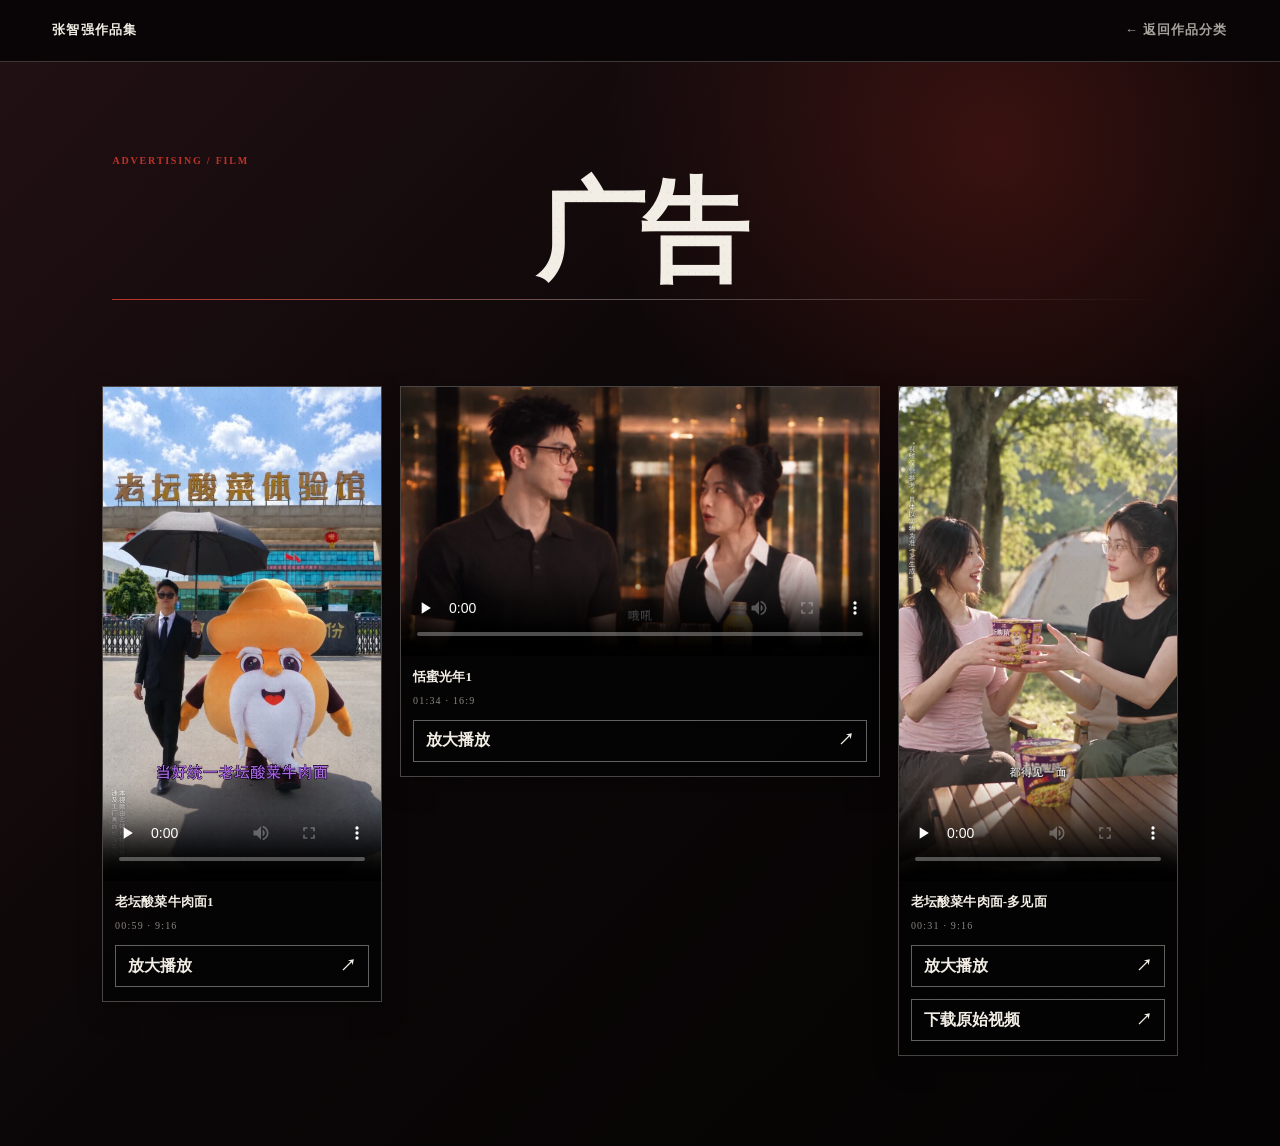
==== commit fef26d95: "Align company name styling" ====
--- a/advertising/index.html
+++ b/advertising/index.html
@@ -1,2 +1,2 @@
 <!DOCTYPE html><html lang="zh-CN"><head><meta charSet="utf-8"/><meta name="viewport" content="width=device-width, initial-scale=1"/><link rel="preload" href="../fonts/lxgw-wenkai-500.woff2" as="font" crossorigin="anonymous" type="font/woff2"/><title>广告创意｜张智强作品集</title><meta name="description" content="张智强的广告视频作品。"/><meta name="application-name" content="张智强个人作品集"/><meta name="keywords" content="张智强,张智强作品集,张智强个人作品集,AI全流程导演,AI影视视觉设计,AI短剧,漫剧,短剧导演,微电影,广告作品,影视求职"/><meta name="author" content="张智强"/><link rel="author" href="https://zzqaidirector.com/"/><meta name="creator" content="张智强"/><meta name="publisher" content="张智强"/><meta name="category" content="影视作品集"/><meta name="robots" content="index, follow"/><meta property="og:title" content="广告创意｜张智强作品集"/><meta property="og:description" content="张智强的广告视频作品。"/><meta property="og:url" content="https://zzqaidirector.com/advertising/"/><meta property="og:site_name" content="张智强个人作品集"/><meta property="og:type" content="website"/><meta property="og:locale" content="zh_CN"/><meta property="og:image" content="https://zzqaidirector.com/og.png"/><meta property="og:image:width" content="1736"/><meta property="og:image:height" content="909"/><meta property="og:image:alt" content="广告创意｜张智强作品集"/><meta name="twitter:card" content="summary_large_image"/><meta name="twitter:title" content="广告创意｜张智强作品集"/><meta name="twitter:description" content="张智强的广告视频作品。"/><meta name="twitter:image" content="https://zzqaidirector.com/og.png"/><link rel="canonical" href="https://zzqaidirector.com/advertising/"/><link rel="preload" href="../fonts/lxgw-wenkai-500.woff2" as="font" type="font/woff2" crossorigin="anonymous"/><script id="portfolio-structured-data" type="application/ld+json">{"@context":"https://schema.org","@graph":[{"@type":"WebSite","@id":"https://zzqaidirector.com/#website","url":"https://zzqaidirector.com/","name":"张智强个人作品集","alternateName":["张智强作品集","张智强｜AI全流程导演作品集"],"description":"张智强的个人求职作品集，展示AI全流程导演、AI短剧与漫剧视觉设计、AIGC内容制作、微电影和广告作品，以及个人经历与联系方式。","inLanguage":"zh-CN","publisher":{"@id":"https://zzqaidirector.com/#person"}},{"@type":"ProfilePage","@id":"https://zzqaidirector.com/#profile","url":"https://zzqaidirector.com/","name":"张智强｜AI全流程导演・作品集","description":"张智强的个人求职作品集，展示AI全流程导演、AI短剧与漫剧视觉设计、AIGC内容制作、微电影和广告作品，以及个人经历与联系方式。","inLanguage":"zh-CN","dateModified":"2026-11-06","isPartOf":{"@id":"https://zzqaidirector.com/#website"},"mainEntity":{"@id":"https://zzqaidirector.com/#person"}},{"@type":"Person","@id":"https://zzqaidirector.com/#person","name":"张智强","alternateName":"张智强 AI全流程导演","url":"https://zzqaidirector.com/","image":"https://zzqaidirector.com/zhang-zhiqiang-portrait-wechat-opaque.jpg","jobTitle":["执行导演","AI全流程导演","影视视觉设计师"],"description":"张智强，专注AI短剧、漫剧与品牌内容视觉制作的AI全流程导演和影视视觉设计师。","email":"mailto:3241445250@qq.com","telephone":"+86-19945662439","alumniOf":{"@type":"CollegeOrUniversity","name":"上海行健职业学院"},"worksFor":[{"@type":"Organization","name":"上海姚记科技股份有限公司"}],"knowsAbout":["AI全流程导演","AI影视视觉设计","AIGC内容制作","短剧","漫剧","微电影","广告","导演","编剧","剪辑"]}]}</script>
-<link rel="stylesheet" href="../assets/portfolio.2b8be4e26460.css"></head><body><header class="short-drama-nav"><a href="../">张智强作品集</a><a href="../#works">← 返回作品分类</a></header><main class="short-drama-page advertising-page"><section class="short-drama-hero" aria-labelledby="advertising-title"><p>ADVERTISING / FILM</p><h1 id="advertising-title">广告</h1><div class="short-drama-rule" aria-hidden="true"></div></section><section class="folder-section" aria-label="广告视频"><div class="trial-gallery advertising-gallery"><article class="trial-video-card"><video controls="" playsInline="" preload="none" poster="../advertising/laotan-sauerkraut-beef-noodles-1.jpg" aria-label="老坛酸菜牛肉面1 广告视频"><source src="../advertising/laotan-sauerkraut-beef-noodles-1.mp4" type="video/mp4"/>您的浏览器暂不支持视频播放。</video><div class="trial-video-copy"><h2>老坛酸菜牛肉面1</h2><p>00:59 · 9:16</p><button type="button" class="video-expand-button" data-video-expand="" aria-label="放大播放 老坛酸菜牛肉面1">放大播放 <span aria-hidden="true">↗</span></button></div></article><article class="trial-video-card advertising-landscape-card"><video controls="" playsInline="" preload="none" poster="../advertising/tianmi-guangnian-1.jpg" aria-label="恬蜜光年1 广告视频"><source src="../advertising/tianmi-guangnian-1.mp4" type="video/mp4"/>您的浏览器暂不支持视频播放。</video><div class="trial-video-copy"><h2>恬蜜光年1</h2><p>01:34 · 16:9</p><button type="button" class="video-expand-button" data-video-expand="" aria-label="放大播放 恬蜜光年1">放大播放 <span aria-hidden="true">↗</span></button></div></article><article class="trial-video-card"><video controls="" playsInline="" preload="none" poster="../advertising/laotan-meet-more.jpg" aria-label="老坛酸菜牛肉面-多见面 广告视频"><source src="https://zzqaidirector.com/advertising/laotan-meet-more.mp4" type="video/mp4"/>您的浏览器暂不支持视频播放。</video><div class="trial-video-copy"><h2>老坛酸菜牛肉面-多见面</h2><p>00:31 · 9:16</p><button type="button" class="video-expand-button" data-video-expand="" aria-label="放大播放 老坛酸菜牛肉面-多见面">放大播放 <span aria-hidden="true">↗</span></button><a class="video-expand-button" href="https://zzqaidirector.com/advertising/laotan-meet-more-original.mp4" download="">下载原始视频 <span aria-hidden="true">↗</span></a></div></article></div></section></main><dialog id="video-lightbox" class="video-lightbox" aria-labelledby="video-lightbox-title"><div class="video-lightbox-panel"><header class="video-lightbox-header"><h2 id="video-lightbox-title">作品播放</h2><div class="video-lightbox-actions"><button type="button" data-video-fullscreen="">全屏播放</button><button type="button" data-video-close="" aria-label="关闭放大播放器">关闭 <span aria-hidden="true">×</span></button></div></header><div class="video-lightbox-stage"><video class="video-lightbox-player" controls="" playsInline="" preload="none">您的浏览器暂不支持视频播放。</video><p class="video-lightbox-status" role="status">正在加载视频…</p></div></div></dialog><script src="../video-player.js?v=native-detail-20261101" defer=""></script></body></html>+<link rel="stylesheet" href="../assets/portfolio.2d84d9354118.css"></head><body><header class="short-drama-nav"><a href="../">张智强作品集</a><a href="../#works">← 返回作品分类</a></header><main class="short-drama-page advertising-page"><section class="short-drama-hero" aria-labelledby="advertising-title"><p>ADVERTISING / FILM</p><h1 id="advertising-title">广告</h1><div class="short-drama-rule" aria-hidden="true"></div></section><section class="folder-section" aria-label="广告视频"><div class="trial-gallery advertising-gallery"><article class="trial-video-card"><video controls="" playsInline="" preload="none" poster="../advertising/laotan-sauerkraut-beef-noodles-1.jpg" aria-label="老坛酸菜牛肉面1 广告视频"><source src="../advertising/laotan-sauerkraut-beef-noodles-1.mp4" type="video/mp4"/>您的浏览器暂不支持视频播放。</video><div class="trial-video-copy"><h2>老坛酸菜牛肉面1</h2><p>00:59 · 9:16</p><button type="button" class="video-expand-button" data-video-expand="" aria-label="放大播放 老坛酸菜牛肉面1">放大播放 <span aria-hidden="true">↗</span></button></div></article><article class="trial-video-card advertising-landscape-card"><video controls="" playsInline="" preload="none" poster="../advertising/tianmi-guangnian-1.jpg" aria-label="恬蜜光年1 广告视频"><source src="../advertising/tianmi-guangnian-1.mp4" type="video/mp4"/>您的浏览器暂不支持视频播放。</video><div class="trial-video-copy"><h2>恬蜜光年1</h2><p>01:34 · 16:9</p><button type="button" class="video-expand-button" data-video-expand="" aria-label="放大播放 恬蜜光年1">放大播放 <span aria-hidden="true">↗</span></button></div></article><article class="trial-video-card"><video controls="" playsInline="" preload="none" poster="../advertising/laotan-meet-more.jpg" aria-label="老坛酸菜牛肉面-多见面 广告视频"><source src="https://zzqaidirector.com/advertising/laotan-meet-more.mp4" type="video/mp4"/>您的浏览器暂不支持视频播放。</video><div class="trial-video-copy"><h2>老坛酸菜牛肉面-多见面</h2><p>00:31 · 9:16</p><button type="button" class="video-expand-button" data-video-expand="" aria-label="放大播放 老坛酸菜牛肉面-多见面">放大播放 <span aria-hidden="true">↗</span></button><a class="video-expand-button" href="https://zzqaidirector.com/advertising/laotan-meet-more-original.mp4" download="">下载原始视频 <span aria-hidden="true">↗</span></a></div></article></div></section></main><dialog id="video-lightbox" class="video-lightbox" aria-labelledby="video-lightbox-title"><div class="video-lightbox-panel"><header class="video-lightbox-header"><h2 id="video-lightbox-title">作品播放</h2><div class="video-lightbox-actions"><button type="button" data-video-fullscreen="">全屏播放</button><button type="button" data-video-close="" aria-label="关闭放大播放器">关闭 <span aria-hidden="true">×</span></button></div></header><div class="video-lightbox-stage"><video class="video-lightbox-player" controls="" playsInline="" preload="none">您的浏览器暂不支持视频播放。</video><p class="video-lightbox-status" role="status">正在加载视频…</p></div></div></dialog><script src="../video-player.js?v=native-detail-20261101" defer=""></script></body></html>
--- a/assets/portfolio.2d84d9354118.css
+++ b/assets/portfolio.2d84d9354118.css
@@ -0,0 +1,3751 @@
+@font-face {
+  font-family: "LXGW WenKai Portfolio";
+  font-style: normal;
+  font-display: block;
+  font-weight: 500;
+  src: url("../fonts/lxgw-wenkai-500.woff2") format("woff2");
+}
+
+:root {
+  --paper: #f2eee5;
+  --paper-deep: #e7e0d4;
+  --ink: #171714;
+  --muted: #69645b;
+  --red: #bd3329;
+  --line: rgba(23, 23, 20, 0.24);
+  --pad: clamp(20px, 4.1vw, 66px);
+  --gap: clamp(18px, 2.2vw, 36px);
+  --font-brush-body: "LXGW WenKai Portfolio", "Kaiti SC", "STKaiti", "KaiTi",
+    "KaiTi_GB2312", "FZKai-Z03", "DFKai-SB", "FangSong", "Songti SC", serif;
+}
+
+* {
+  box-sizing: border-box;
+}
+
+html {
+  min-width: 320px;
+  color-scheme: light;
+  scroll-behavior: smooth;
+  -webkit-text-size-adjust: 100%;
+  text-size-adjust: 100%;
+}
+
+body {
+  position: relative;
+  overflow-x: hidden;
+  margin: 0;
+  color: var(--ink);
+  background:
+    linear-gradient(
+      90deg,
+      transparent calc(100% - 1px),
+      rgba(23, 23, 20, 0.035) 1px
+    ),
+    var(--paper);
+  background-size: 10px 100%;
+  font-family: var(--font-brush-body);
+  font-kerning: normal;
+  text-rendering: optimizeLegibility;
+  -webkit-font-smoothing: antialiased;
+}
+
+body::before {
+  position: fixed;
+  z-index: 200;
+  inset: -30%;
+  pointer-events: none;
+  content: "";
+  opacity: 0.055;
+  background-image:
+    radial-gradient(circle at 20% 30%, var(--ink) 0 0.7px, transparent 0.9px),
+    radial-gradient(circle at 70% 60%, var(--ink) 0 0.55px, transparent 0.8px),
+    radial-gradient(circle at 45% 80%, var(--red) 0 0.5px, transparent 0.75px);
+  background-size: 7px 9px, 11px 13px, 17px 19px;
+  mix-blend-mode: multiply;
+  animation: grain-shift 1600ms steps(2) infinite;
+}
+
+a {
+  color: inherit;
+}
+
+button,
+input,
+select,
+textarea {
+  font: inherit;
+}
+
+::placeholder {
+  font-family: var(--font-brush-body);
+}
+
+::selection {
+  color: var(--paper);
+  background: var(--red);
+}
+
+.skip-link {
+  position: fixed;
+  z-index: 100;
+  top: 10px;
+  left: 10px;
+  padding: 10px 14px;
+  color: var(--paper);
+  background: var(--ink);
+  transform: translateY(-160%);
+}
+
+.skip-link:focus {
+  transform: none;
+}
+
+:focus-visible {
+  outline: 2px solid var(--red);
+  outline-offset: 4px;
+}
+
+.masthead {
+  min-height: 84px;
+  padding: 0 clamp(18px, 5vw, 80px);
+  border-bottom: 1px solid var(--line);
+  background: var(--paper);
+  display: grid;
+  grid-template-columns: 1fr;
+  align-items: center;
+  column-gap: 22px;
+  font-family: var(--font-brush-body);
+}
+
+.nav {
+  width: 100%;
+  justify-self: stretch;
+  display: flex;
+  align-items: center;
+  justify-content: space-between;
+  gap: 16px;
+  font-size: clamp(20px, 1.7vw, 26px);
+  font-weight: 700;
+}
+
+.nav a,
+.text-link,
+.contact-links a {
+  position: relative;
+  text-decoration: none;
+}
+
+.nav a {
+  padding: 14px 2px;
+  text-shadow: none;
+}
+
+.nav a::before {
+  display: none;
+}
+
+.nav a::after,
+.text-link::after,
+.contact-links a::after {
+  position: absolute;
+  right: 0;
+  bottom: 2px;
+  left: 0;
+  height: 1px;
+  content: "";
+  background: var(--red);
+  transform: scaleX(0);
+  transform-origin: right;
+  transition: transform 220ms ease;
+}
+
+.nav a:hover::after,
+.nav a:focus-visible::after,
+.text-link:hover::after,
+.text-link:focus-visible::after,
+.contact-links a:hover::after,
+.contact-links a:focus-visible::after {
+  transform: scaleX(1);
+  transform-origin: left;
+}
+
+.hero {
+  position: relative;
+  isolation: isolate;
+  overflow: hidden;
+  min-height: calc(100svh - 84px);
+  padding: 0 var(--pad);
+  display: flex;
+  align-items: stretch;
+  border-bottom: 1px solid var(--ink);
+  background: var(--paper);
+}
+
+.hero-copy {
+  position: relative;
+  z-index: 1;
+  width: 100%;
+  max-width: 1000px;
+  margin: 0 auto;
+  min-width: 0;
+  display: flex;
+  flex-direction: column;
+  justify-content: space-evenly;
+  align-items: center;
+  gap: clamp(36px, 7svh, 96px);
+  padding-block: clamp(24px, 5svh, 72px);
+}
+
+.hero-heading {
+  display: grid;
+  grid-template-columns: max-content 112px;
+  grid-template-areas: "name portrait" "caption caption";
+  column-gap: clamp(48px, 7vw, 112px);
+  row-gap: clamp(28px, 6svh, 72px);
+  justify-content: center;
+  align-items: center;
+  width: 100%;
+}
+
+.hero-identity {
+  display: contents;
+}
+
+.hero-heading h1 {
+  grid-area: name;
+  align-self: center;
+  min-width: 0;
+  font-size: clamp(108px, 10vw, 144px);
+  line-height: 1;
+  text-align: center;
+  white-space: nowrap;
+}
+
+.kicker,
+.eyebrow {
+  color: var(--red);
+  font: 700 clamp(13px, 1vw, 16px) / 1.2 var(--font-brush-body);
+  letter-spacing: 0.16em;
+}
+
+.kicker {
+  margin: 0 0 clamp(18px, 2.5vw, 38px);
+  display: flex;
+  align-items: center;
+  gap: 12px;
+}
+
+.kicker::before {
+  width: 30px;
+  height: 6px;
+  content: "";
+  background: var(--red);
+}
+
+h1,
+h2,
+h3,
+p {
+  overflow-wrap: anywhere;
+}
+
+h1 {
+  position: relative;
+  z-index: 2;
+  max-width: none;
+  margin: 0;
+  font-size: clamp(52px, 7.5vw, 118px);
+  font-weight: 400;
+  line-height: 0.94;
+  letter-spacing: -0.045em;
+  text-shadow: 0 0 0 transparent;
+  transition: color 240ms ease, text-shadow 240ms ease, transform 240ms ease;
+}
+
+h1:hover {
+  color: var(--red);
+  text-shadow: 7px 5px 0 rgba(23, 23, 20, 0.13);
+  transform: translate(-2px, -2px);
+}
+
+.ink-display,
+.ink-spray {
+  font-family: "STKaiti", "KaiTi", "FZKai-Z03", "DFKai-SB", "FangSong",
+    "LXGW WenKai Portfolio", serif !important;
+  font-style: normal;
+  text-rendering: geometricPrecision;
+  -webkit-font-smoothing: antialiased;
+  text-shadow:
+    0.018em 0.015em 0 currentColor,
+    0.04em 0.055em 0.09em rgba(23, 23, 20, 0.18);
+}
+
+.ink-spray {
+  position: relative;
+  isolation: isolate;
+  display: inline-block;
+}
+
+.name-ink {
+  color: #000 !important;
+  font-weight: 700;
+  line-height: 0.94;
+  text-shadow:
+    0.018em 0.015em 0 #000,
+    0.04em 0.055em 0.09em rgba(0, 0, 0, 0.2);
+}
+
+.hero .name-ink {
+  text-shadow: 0.015em 0.01em 0 #000;
+}
+
+.hero .name-ink::before {
+  display: none;
+}
+
+.name-ink::before,
+.name-ink:hover,
+.name-ink:focus-visible,
+.hero h1:hover .name-ink {
+  color: #000 !important;
+}
+
+.name-ink .ink-particles b {
+  color: #000 !important;
+  background: #000;
+  box-shadow: 0 0 0 0.015em #000;
+}
+
+.ink-spray::before {
+  position: absolute;
+  z-index: -1;
+  right: -0.08em;
+  bottom: 0.03em;
+  left: -0.08em;
+  height: 0.11em;
+  pointer-events: none;
+  content: "";
+  opacity: 0.13;
+  background:
+    radial-gradient(ellipse at 12% 50%, currentColor 0 24%, transparent 28%),
+    linear-gradient(90deg, transparent, currentColor 8% 92%, transparent);
+  filter: blur(1.1px);
+  transform: scaleX(0.7) skewX(-8deg);
+  transform-origin: left;
+  transition: transform 360ms ease, opacity 360ms ease;
+}
+
+.ink-spray:hover::before,
+.ink-spray:focus-visible::before {
+  opacity: 0.28;
+  transform: scaleX(1.05) skewX(4deg);
+}
+
+.ink-particles {
+  position: absolute;
+  z-index: 6;
+  inset: -0.45em -0.3em;
+  overflow: visible;
+  pointer-events: none;
+}
+
+.ink-particles b {
+  --ink-size: 0.055em;
+  position: absolute;
+  left: var(--ix);
+  top: var(--iy);
+  width: var(--ink-size);
+  height: var(--ink-size);
+  border-radius: 50%;
+  opacity: 0;
+  background: currentColor;
+  box-shadow: 0 0 0 0.015em currentColor;
+}
+
+.ink-particles b:nth-child(4n) {
+  --ink-size: 0.085em;
+  border-radius: 36% 64% 58% 42%;
+}
+
+.ink-particles b:nth-child(5n) {
+  --ink-size: 0.035em;
+}
+
+.ink-spray:hover .ink-particles b,
+.ink-spray:focus-visible .ink-particles b {
+  animation: ink-dust-burst 980ms cubic-bezier(0.16, 0.78, 0.24, 1) both;
+  animation-delay: calc(var(--ink-index) * 15ms);
+}
+
+.ink-spray:hover,
+.ink-spray:focus-visible {
+  animation: ink-text-breathe 920ms steps(3, end) both;
+}
+
+.ink-particles b:nth-child(1) { --ink-index: 1; --ix: 2%; --iy: 42%; --idx: -2.4em; --idy: -1.2em; }
+.ink-particles b:nth-child(2) { --ink-index: 2; --ix: 8%; --iy: 74%; --idx: -2em; --idy: 1.4em; }
+.ink-particles b:nth-child(3) { --ink-index: 3; --ix: 15%; --iy: 18%; --idx: -1.6em; --idy: -1.8em; }
+.ink-particles b:nth-child(4) { --ink-index: 4; --ix: 22%; --iy: 58%; --idx: -1.2em; --idy: 0.8em; }
+.ink-particles b:nth-child(5) { --ink-index: 5; --ix: 30%; --iy: 9%; --idx: -0.8em; --idy: -2em; }
+.ink-particles b:nth-child(6) { --ink-index: 6; --ix: 38%; --iy: 82%; --idx: -0.4em; --idy: 1.8em; }
+.ink-particles b:nth-child(7) { --ink-index: 7; --ix: 46%; --iy: 36%; --idx: 0.2em; --idy: -1.4em; }
+.ink-particles b:nth-child(8) { --ink-index: 8; --ix: 54%; --iy: 68%; --idx: 0.7em; --idy: 1.4em; }
+.ink-particles b:nth-child(9) { --ink-index: 9; --ix: 62%; --iy: 14%; --idx: 1em; --idy: -2em; }
+.ink-particles b:nth-child(10) { --ink-index: 10; --ix: 70%; --iy: 52%; --idx: 1.4em; --idy: -0.8em; }
+.ink-particles b:nth-child(11) { --ink-index: 11; --ix: 78%; --iy: 86%; --idx: 1.8em; --idy: 1.7em; }
+.ink-particles b:nth-child(12) { --ink-index: 12; --ix: 84%; --iy: 28%; --idx: 2.1em; --idy: -1.5em; }
+.ink-particles b:nth-child(13) { --ink-index: 13; --ix: 90%; --iy: 64%; --idx: 2.4em; --idy: 0.9em; }
+.ink-particles b:nth-child(14) { --ink-index: 14; --ix: 96%; --iy: 12%; --idx: 2.8em; --idy: -1.9em; }
+.ink-particles b:nth-child(15) { --ink-index: 15; --ix: 42%; --iy: 4%; --idx: 0; --idy: -2.4em; }
+.ink-particles b:nth-child(16) { --ink-index: 16; --ix: 57%; --iy: 92%; --idx: 0.8em; --idy: 2.2em; }
+
+.hero-illustration {
+  grid-area: portrait;
+  position: relative;
+  z-index: 1;
+  width: 112px;
+  margin: 0;
+  justify-self: center;
+  pointer-events: none;
+}
+
+.hero-illustration img {
+  display: block;
+  width: 100%;
+  height: auto;
+  opacity: 1;
+  border: 1px solid rgba(23, 23, 20, 0.17);
+  background: #fff;
+  mix-blend-mode: normal;
+}
+
+.hero-caption {
+  grid-area: caption;
+  width: 100%;
+  margin: 0;
+  text-align: center;
+}
+
+.role {
+  position: relative;
+  z-index: 2;
+  margin: 0;
+  font: 700 clamp(48px, 4.9vw, 68px) / 1.16 "STKaiti", "KaiTi",
+    "FZKai-Z03", "DFKai-SB", "FangSong", "LXGW WenKai Portfolio", serif;
+  letter-spacing: -0.035em;
+}
+
+.role-effect {
+  position: relative;
+  isolation: isolate;
+  min-width: 0;
+  cursor: default;
+}
+
+.role-effect::before,
+.role-effect::after {
+  position: absolute;
+  z-index: 1;
+  inset: 0;
+  pointer-events: none;
+  content: attr(data-text);
+  opacity: 0;
+  font: 700 clamp(48px, 4.9vw, 68px) / 1.16 "STKaiti", "KaiTi",
+    "FZKai-Z03", "DFKai-SB", "FangSong", "LXGW WenKai Portfolio", serif;
+  letter-spacing: -0.035em;
+}
+
+.role-effect::before {
+  color: var(--red);
+  clip-path: polygon(0 8%, 100% 4%, 100% 37%, 0 43%);
+}
+
+.role-effect::after {
+  color: var(--muted);
+  clip-path: polygon(0 62%, 100% 53%, 100% 86%, 0 92%);
+}
+
+.role-effect:hover .role {
+  animation: role-shiver 720ms steps(2, end) both;
+}
+
+.role-effect:hover::before {
+  opacity: 0.7;
+  animation: text-fragment-up 760ms cubic-bezier(0.2, 0.72, 0.2, 1) both;
+}
+
+.role-effect:hover::after {
+  opacity: 0.5;
+  animation: text-fragment-down 820ms cubic-bezier(0.2, 0.72, 0.2, 1) both;
+}
+
+.particle-field {
+  position: absolute;
+  z-index: 4;
+  inset: -26px -12px;
+  overflow: visible;
+  pointer-events: none;
+}
+
+.particle-field i {
+  --size: 5px;
+  position: absolute;
+  left: var(--px);
+  top: var(--py);
+  width: var(--size);
+  height: var(--size);
+  opacity: 0;
+  background: var(--red);
+  transform: translate(0, 0) rotate(0);
+}
+
+.particle-field i:nth-child(3n) {
+  --size: 3px;
+  border-radius: 50%;
+  background: var(--ink);
+}
+
+.particle-field i:nth-child(4n) {
+  --size: 7px;
+  background: var(--muted);
+}
+
+.role-effect:hover .particle-field i {
+  animation: particle-scatter 880ms cubic-bezier(0.17, 0.84, 0.35, 1) both;
+  animation-delay: calc(var(--particle-index) * 12ms);
+}
+
+.particle-field i:nth-child(1) { --particle-index: 1; --px: 4%; --py: 22%; --tx: -44px; --ty: -36px; }
+.particle-field i:nth-child(2) { --particle-index: 2; --px: 9%; --py: 72%; --tx: -55px; --ty: 34px; }
+.particle-field i:nth-child(3) { --particle-index: 3; --px: 14%; --py: 44%; --tx: -38px; --ty: -4px; }
+.particle-field i:nth-child(4) { --particle-index: 4; --px: 19%; --py: 16%; --tx: -20px; --ty: -52px; }
+.particle-field i:nth-child(5) { --particle-index: 5; --px: 24%; --py: 80%; --tx: -12px; --ty: 46px; }
+.particle-field i:nth-child(6) { --particle-index: 6; --px: 29%; --py: 36%; --tx: 2px; --ty: -34px; }
+.particle-field i:nth-child(7) { --particle-index: 7; --px: 34%; --py: 63%; --tx: 12px; --ty: 44px; }
+.particle-field i:nth-child(8) { --particle-index: 8; --px: 39%; --py: 10%; --tx: 19px; --ty: -58px; }
+.particle-field i:nth-child(9) { --particle-index: 9; --px: 44%; --py: 48%; --tx: 24px; --ty: -9px; }
+.particle-field i:nth-child(10) { --particle-index: 10; --px: 49%; --py: 86%; --tx: 33px; --ty: 50px; }
+.particle-field i:nth-child(11) { --particle-index: 11; --px: 54%; --py: 28%; --tx: 40px; --ty: -46px; }
+.particle-field i:nth-child(12) { --particle-index: 12; --px: 59%; --py: 68%; --tx: 47px; --ty: 34px; }
+.particle-field i:nth-child(13) { --particle-index: 13; --px: 64%; --py: 15%; --tx: 52px; --ty: -54px; }
+.particle-field i:nth-child(14) { --particle-index: 14; --px: 69%; --py: 47%; --tx: 56px; --ty: -12px; }
+.particle-field i:nth-child(15) { --particle-index: 15; --px: 74%; --py: 78%; --tx: 61px; --ty: 44px; }
+.particle-field i:nth-child(16) { --particle-index: 16; --px: 79%; --py: 23%; --tx: 67px; --ty: -43px; }
+.particle-field i:nth-child(17) { --particle-index: 17; --px: 84%; --py: 57%; --tx: 72px; --ty: 16px; }
+.particle-field i:nth-child(18) { --particle-index: 18; --px: 89%; --py: 9%; --tx: 78px; --ty: -58px; }
+.particle-field i:nth-child(19) { --particle-index: 19; --px: 93%; --py: 72%; --tx: 84px; --ty: 38px; }
+.particle-field i:nth-child(20) { --particle-index: 20; --px: 96%; --py: 35%; --tx: 92px; --ty: -28px; }
+.particle-field i:nth-child(21) { --particle-index: 21; --px: 31%; --py: 91%; --tx: -20px; --ty: 58px; }
+.particle-field i:nth-child(22) { --particle-index: 22; --px: 57%; --py: 4%; --tx: 22px; --ty: -66px; }
+.particle-field i:nth-child(23) { --particle-index: 23; --px: 71%; --py: 92%; --tx: 49px; --ty: 62px; }
+.particle-field i:nth-child(24) { --particle-index: 24; --px: 12%; --py: 5%; --tx: -63px; --ty: -55px; }
+
+.statement {
+  width: 100%;
+  max-width: 720px;
+  margin: clamp(20px, 4svh, 48px) auto 0;
+  font-size: clamp(24px, 2.2vw, 32px);
+  line-height: 1.8;
+  letter-spacing: 0.035em;
+  text-wrap: balance;
+}
+
+.hero-actions {
+  width: auto;
+  margin: 0;
+  padding: 0;
+  font: 14px/1.5 var(--font-brush-body);
+}
+
+.text-link {
+  padding-bottom: 5px;
+  font-size: clamp(16px, 1.25vw, 20px);
+  font-weight: 700;
+}
+
+.hero-link-group {
+  display: flex;
+  justify-content: center;
+  flex-wrap: wrap;
+  gap: clamp(28px, 4vw, 56px);
+}
+
+.hero-link-group .text-link {
+  display: flex;
+  align-items: center;
+  justify-content: center;
+  gap: 14px;
+  min-height: 60px;
+  padding: 14px 24px;
+  border: 1px solid var(--line);
+  border-radius: 3px;
+  font-size: 26px;
+  line-height: 1.3;
+  white-space: nowrap;
+  text-shadow: none;
+  transition: background 200ms ease, border-color 200ms ease;
+}
+
+.hero-link-group .text-link:first-child {
+  color: var(--paper);
+  background: var(--ink);
+  border-color: var(--ink);
+}
+
+.hero-link-group .text-link::before,
+.hero-link-group .text-link::after {
+  display: none;
+}
+
+.hero-link-group .text-link:hover {
+  border-color: var(--ink);
+}
+
+.hero-link-group .text-link > span {
+  font-size: 1.15em;
+  transition: transform 220ms ease;
+}
+
+.hero-link-group .text-link:hover > span {
+  transform: translate(3px, 3px);
+}
+
+.status::before {
+  display: inline-block;
+  width: 7px;
+  height: 7px;
+  margin-right: 9px;
+  border-radius: 50%;
+  background: currentColor;
+  content: "";
+  animation: pulse 2.2s ease-in-out infinite;
+}
+
+.works,
+.coach-story {
+  position: relative;
+  isolation: isolate;
+  overflow: hidden;
+  padding: clamp(48px, 6vw, 94px) var(--pad);
+}
+
+.about,
+.coach-story,
+.works {
+  content-visibility: auto;
+  contain-intrinsic-block-size: auto 100svh;
+}
+
+.works {
+  min-height: 100svh;
+  color: var(--paper);
+  background:
+    radial-gradient(circle at 50% 32%, rgba(229, 177, 112, 0.13), transparent 34%),
+    linear-gradient(180deg, #251013 0%, #12090b 56%, #070405 100%);
+}
+
+.works::before {
+  position: absolute;
+  z-index: 1;
+  inset: 0;
+  pointer-events: none;
+  content: "";
+  background:
+    linear-gradient(90deg, rgba(5, 2, 3, 0.78), transparent 20% 80%, rgba(5, 2, 3, 0.78)),
+    linear-gradient(180deg, rgba(5, 2, 3, 0.08), transparent 48%, rgba(5, 2, 3, 0.48));
+}
+
+.stage-scene {
+  position: absolute;
+  z-index: 0;
+  inset: 0;
+  overflow: hidden;
+  pointer-events: none;
+  contain: paint;
+  isolation: isolate;
+}
+
+.stage-curtain {
+  position: absolute;
+  z-index: 2;
+  top: -3%;
+  bottom: 0;
+  width: 27%;
+  background:
+    repeating-linear-gradient(
+      90deg,
+      #4f1016 0 13%,
+      #7f1d25 16% 28%,
+      #35080d 34% 43%
+    );
+  box-shadow: inset 0 0 70px rgba(0, 0, 0, 0.62);
+  animation: curtain-breathe 5.8s ease-in-out infinite;
+}
+
+.stage-curtain-left {
+  left: -7%;
+  clip-path: polygon(0 0, 100% 0, 82% 100%, 0 100%);
+  transform-origin: left center;
+}
+
+.stage-curtain-right {
+  right: -7%;
+  clip-path: polygon(0 0, 100% 0, 100% 100%, 18% 100%);
+  transform-origin: right center;
+  animation-delay: -2.9s;
+}
+
+.stage-light {
+  position: absolute;
+  z-index: 0;
+  top: -18%;
+  width: 26%;
+  height: 94%;
+  opacity: 0.45;
+  background: linear-gradient(180deg, rgba(255, 229, 181, 0.65), rgba(255, 195, 119, 0.04));
+  filter: blur(7px);
+  transform-origin: top center;
+  clip-path: polygon(47% 0, 53% 0, 100% 100%, 0 100%);
+  animation: stage-light-sweep 7.4s ease-in-out infinite alternate;
+}
+
+.stage-light-left {
+  left: 23%;
+  transform: rotate(9deg);
+}
+
+.stage-light-right {
+  right: 23%;
+  transform: rotate(-9deg);
+  animation-delay: -3.7s;
+}
+
+.stage-floor {
+  position: absolute;
+  z-index: 0;
+  right: 9%;
+  bottom: 4%;
+  left: 9%;
+  height: 24%;
+  border-radius: 50%;
+  background: radial-gradient(ellipse at center, rgba(239, 180, 105, 0.22), transparent 68%);
+  filter: blur(5px);
+  animation: stage-floor-glow 3.6s ease-in-out infinite;
+}
+
+.stage-magician {
+  position: absolute;
+  z-index: 1;
+  bottom: 15%;
+  left: 50%;
+  width: 132px;
+  height: 276px;
+  margin-left: -66px;
+  filter: drop-shadow(0 18px 12px rgba(0, 0, 0, 0.54));
+  transform-origin: 52% 96%;
+  animation: magician-bow 8s cubic-bezier(0.55, 0.05, 0.22, 1) infinite;
+}
+
+.magician-head,
+.magician-body,
+.magician-arm,
+.magician-leg,
+.magician-hat {
+  position: absolute;
+  display: block;
+  background: #070707;
+}
+
+.magician-head {
+  z-index: 3;
+  top: 28px;
+  left: 49px;
+  width: 37px;
+  height: 45px;
+  border-radius: 50% 50% 44% 44%;
+  background: #bb8b70;
+  box-shadow: inset -8px -3px 0 rgba(52, 24, 18, 0.34);
+}
+
+.magician-body {
+  z-index: 2;
+  top: 67px;
+  left: 32px;
+  width: 72px;
+  height: 126px;
+  clip-path: polygon(18% 0, 82% 0, 100% 100%, 0 100%);
+  background:
+    linear-gradient(90deg, transparent 48%, #d5c4a5 49% 51%, transparent 52%),
+    #09090a;
+}
+
+.magician-body::after {
+  position: absolute;
+  top: 12px;
+  left: 50%;
+  width: 18px;
+  height: 24px;
+  margin-left: -9px;
+  content: "";
+  background: #8e1720;
+  clip-path: polygon(0 0, 100% 0, 68% 48%, 100% 100%, 0 100%, 32% 48%);
+}
+
+.magician-arm {
+  z-index: 1;
+  top: 79px;
+  width: 78px;
+  height: 15px;
+  border-radius: 999px;
+  transform-origin: 7px 50%;
+}
+
+.magician-arm-open {
+  left: 36px;
+  transform: rotate(154deg);
+}
+
+.magician-hat-arm {
+  left: 59px;
+  transform: rotate(-80deg);
+  animation: hat-salute 8s cubic-bezier(0.55, 0.05, 0.22, 1) infinite;
+}
+
+.magician-hat {
+  top: -24px;
+  right: -18px;
+  width: 38px;
+  height: 33px;
+  border-radius: 3px 3px 0 0;
+}
+
+.magician-hat::after {
+  position: absolute;
+  right: -9px;
+  bottom: -5px;
+  left: -9px;
+  height: 7px;
+  border-radius: 50%;
+  content: "";
+  background: #050505;
+}
+
+.magician-leg {
+  z-index: 1;
+  top: 184px;
+  width: 24px;
+  height: 88px;
+  border-radius: 0 0 7px 7px;
+  transform-origin: top center;
+}
+
+.magician-leg-left {
+  left: 39px;
+  transform: rotate(3deg);
+}
+
+.magician-leg-right {
+  right: 38px;
+  transform: rotate(-3deg);
+}
+
+.stage-audience {
+  position: absolute;
+  z-index: 3;
+  right: -2%;
+  bottom: -1%;
+  left: -2%;
+  height: 18%;
+}
+
+.stage-audience i {
+  position: absolute;
+  bottom: 0;
+  width: 6.8%;
+  min-width: 42px;
+  border-radius: 48% 48% 0 0;
+  background: #020202;
+  box-shadow: 0 -10px 0 -2px #020202;
+  animation: audience-applause 2.8s ease-in-out infinite;
+}
+
+.stage-audience i::before,
+.stage-audience i::after {
+  position: absolute;
+  top: -24px;
+  width: 20px;
+  height: 30px;
+  border-radius: 999px;
+  content: "";
+  background: #020202;
+}
+
+.stage-audience i::before {
+  left: 2px;
+  transform: rotate(-26deg);
+}
+
+.stage-audience i::after {
+  right: 2px;
+  transform: rotate(26deg);
+}
+
+.works .section-head,
+.works .work-grid {
+  position: relative;
+  z-index: 4;
+}
+
+.works .section-head {
+  border-bottom-color: rgba(242, 238, 229, 0.34);
+  grid-template-columns: minmax(0, 1fr) auto;
+}
+
+.works .section-note {
+  color: rgba(242, 238, 229, 0.62);
+}
+
+.section-head {
+  margin-bottom: 28px;
+  padding-bottom: 18px;
+  border-bottom: 1px solid var(--ink);
+  display: grid;
+  grid-template-columns: 1fr 2fr auto;
+  gap: var(--gap);
+  align-items: end;
+}
+
+.eyebrow {
+  margin: 0;
+}
+
+h2 {
+  margin: 0;
+  font-size: clamp(34px, 3.4vw, 54px);
+  font-weight: 400;
+  line-height: 1;
+  letter-spacing: -0.04em;
+}
+
+.section-note {
+  margin: 0;
+  color: var(--muted);
+  font: italic 12px/1 Georgia, "Times New Roman", "LXGW WenKai Portfolio", serif;
+  letter-spacing: 0.05em;
+}
+
+.work-grid {
+  display: grid;
+  grid-template-columns: repeat(2, minmax(0, 1fr));
+  gap: var(--gap);
+}
+
+.work-card {
+  position: relative;
+  min-width: 0;
+  border-top: 5px solid var(--ink);
+  transition: border-color 240ms ease, transform 240ms ease, filter 240ms ease;
+}
+
+.work-card::after {
+  position: absolute;
+  z-index: 4;
+  top: -5px;
+  left: 0;
+  width: 42%;
+  height: 5px;
+  pointer-events: none;
+  content: "";
+  background: var(--red);
+  transform: scaleX(0);
+  transform-origin: left;
+  transition: transform 360ms cubic-bezier(0.2, 0.8, 0.2, 1);
+}
+
+.work-card:hover {
+  border-color: var(--red);
+  filter: drop-shadow(0 18px 18px rgba(23, 23, 20, 0.12));
+  transform: translateY(-8px) rotate(-0.25deg);
+}
+
+.work-card:hover::after {
+  transform: scaleX(1);
+}
+
+.work-card.category-panel {
+  display: block;
+  border-top-color: rgba(242, 238, 229, 0.74);
+}
+
+.category-panel .still {
+  width: 100%;
+  min-width: 0;
+  aspect-ratio: 16 / 7;
+  min-height: clamp(210px, 20vw, 300px);
+  border: 1px solid rgba(242, 238, 229, 0.22);
+  border-top: 0;
+  display: grid;
+  grid-template-columns: minmax(0, 1fr);
+  place-items: center;
+  background: rgba(13, 8, 9, 0.54);
+  -webkit-backdrop-filter: blur(4px);
+  backdrop-filter: blur(4px);
+}
+
+.works .category-panel h3 {
+  position: relative;
+  z-index: 3;
+  max-width: 92%;
+  color: var(--paper);
+  font-size: clamp(42px, 4.5vw, 78px);
+  line-height: 1;
+  text-align: center;
+  overflow-wrap: anywhere;
+}
+
+.category-link {
+  display: block;
+  width: 100%;
+  color: inherit;
+  text-decoration: none;
+  touch-action: manipulation;
+  -webkit-tap-highlight-color: rgba(242, 238, 229, 0.12);
+}
+
+.category-link .still {
+  cursor: pointer;
+}
+
+.category-position {
+  position: absolute;
+  z-index: 4;
+  top: 18px;
+  left: 20px;
+  color: rgba(242, 238, 229, 0.64);
+  font: 700 11px/1 var(--font-brush-body);
+  letter-spacing: 0.16em;
+  pointer-events: none;
+}
+
+.category-enter {
+  position: absolute;
+  z-index: 4;
+  right: 22px;
+  bottom: 20px;
+  padding-bottom: 5px;
+  color: rgba(242, 238, 229, 0.72);
+  border-bottom: 1px solid rgba(242, 238, 229, 0.36);
+  font: 700 12px/1 var(--font-brush-body);
+  letter-spacing: 0.12em;
+  transition: color 220ms ease, border-color 220ms ease, transform 220ms ease;
+}
+
+.category-coming-soon {
+  position: absolute;
+  z-index: 4;
+  right: 22px;
+  bottom: 20px;
+  color: rgba(242, 238, 229, 0.64);
+  font: 500 11px/1.2 var(--font-brush-body);
+  letter-spacing: 0.16em;
+  white-space: nowrap;
+  pointer-events: none;
+}
+
+.category-link:hover .category-enter,
+.category-link:focus-visible .category-enter {
+  color: var(--paper);
+  border-color: var(--paper);
+  transform: translateX(4px);
+}
+
+.category-link:focus-visible {
+  outline: 2px solid var(--paper);
+  outline-offset: -4px;
+}
+
+.category-link:active .still {
+  background: rgba(28, 17, 19, 0.72);
+}
+
+.trial-gallery {
+  position: relative;
+  z-index: 4;
+  display: grid;
+  grid-template-columns: repeat(4, minmax(0, 1fr));
+  gap: clamp(12px, 1.4vw, 18px);
+}
+
+.trial-video-card {
+  min-width: 0;
+  overflow: hidden;
+  border: 1px solid rgba(242, 238, 229, 0.28);
+  color: var(--paper);
+  background: rgba(4, 4, 4, 0.72);
+  box-shadow: 0 10px 24px rgba(0, 0, 0, 0.26);
+  transition: border-color 220ms ease, transform 220ms ease;
+}
+
+.trial-video-card:hover {
+  border-color: rgba(242, 238, 229, 0.72);
+  transform: translateY(-3px);
+}
+
+.trial-video-card video {
+  width: 100%;
+  height: auto;
+  aspect-ratio: 9 / 16;
+  display: block;
+  border: 0;
+  background: #050505;
+  object-fit: contain;
+}
+
+.video-expand-button {
+  display: block;
+  text-align: center;
+  text-decoration: none;
+  width: 100%;
+  min-height: 42px;
+  margin-top: 12px;
+  padding: 8px 12px;
+  border: 1px solid rgba(242, 238, 229, 0.4);
+  display: flex;
+  justify-content: space-between;
+  align-items: center;
+  color: var(--paper);
+  background: transparent;
+  font: 700 16px/1.4 var(--font-brush-body);
+  cursor: pointer;
+}
+
+.video-expand-button:hover,
+.video-expand-button:focus-visible {
+  background: rgba(242, 238, 229, 0.1);
+  border-color: var(--paper);
+}
+
+body.video-viewer-open { overflow: hidden; }
+
+.video-lightbox {
+  position: fixed;
+  inset: 0;
+  width: 100%;
+  height: 100%;
+  height: 100dvh;
+  max-width: none;
+  max-height: none;
+  margin: 0;
+  padding: clamp(12px, 2.5vw, 32px);
+  border: 0;
+  color: var(--paper);
+  background: rgba(5, 5, 5, 0.96);
+}
+
+.video-lightbox::backdrop { background: #000; }
+.video-lightbox-panel {
+  width: 100%;
+  height: 100%;
+  display: grid;
+  grid-template-rows: auto minmax(0, 1fr);
+  gap: 16px;
+}
+
+.video-lightbox-panel:fullscreen {
+  padding: clamp(12px, 2.5vw, 32px);
+  background: #050505;
+}
+
+.video-lightbox-header {
+  display: flex;
+  align-items: center;
+  justify-content: space-between;
+  gap: 16px;
+}
+
+.video-lightbox-header h2 {
+  margin: 0;
+  min-width: 0;
+  font: 700 clamp(18px, 2vw, 26px)/1.4 var(--font-brush-body);
+}
+
+.video-lightbox-actions { display: flex; gap: 8px; flex-shrink: 0; }
+.video-lightbox-actions button {
+  min-height: 44px;
+  padding: 8px 14px;
+  border: 1px solid rgba(242, 238, 229, 0.4);
+  color: inherit;
+  background: #151515;
+  font: 16px/1.4 var(--font-brush-body);
+  cursor: pointer;
+}
+
+.video-lightbox-stage {
+  position: relative;
+  min-width: 0;
+  min-height: 0;
+  display: flex;
+  align-items: center;
+  justify-content: center;
+  overflow: hidden;
+}
+
+.video-lightbox-player {
+  display: block;
+  width: auto;
+  height: auto;
+  max-width: 100%;
+  max-height: 100%;
+  aspect-ratio: auto;
+  object-fit: contain;
+  background: #000;
+}
+
+.video-lightbox-status {
+  position: absolute;
+  margin: 0;
+  font: 18px/1.5 var(--font-brush-body);
+  text-align: center;
+}
+
+.trial-video-card video:fullscreen,
+.video-lightbox-player:fullscreen {
+  width: 100% !important;
+  height: 100% !important;
+  max-width: none;
+  max-height: none;
+  aspect-ratio: auto !important;
+  object-fit: contain !important;
+  background: #000;
+}
+
+.trial-video-card video:-webkit-full-screen,
+.video-lightbox-player:-webkit-full-screen {
+  width: 100% !important;
+  height: 100% !important;
+  max-width: none;
+  max-height: none;
+  aspect-ratio: auto !important;
+  object-fit: contain !important;
+  background: #000;
+}
+
+@media (max-width: 620px) {
+  .video-lightbox-header { align-items: flex-start; flex-direction: column; gap: 10px; }
+  .video-lightbox-actions { align-self: flex-end; }
+}
+
+.trial-video-copy {
+  min-height: 88px;
+  padding: 12px 12px 14px;
+}
+
+.trial-video-copy h2,
+.trial-video-copy h4 {
+  margin: 0;
+  font: 700 clamp(13px, 1vw, 16px) / 1.4 var(--font-brush-body);
+  letter-spacing: 0.01em;
+}
+
+.trial-video-copy p {
+  margin: 8px 0 0;
+  color: rgba(242, 238, 229, 0.56);
+  font: 10px/1.35 var(--font-brush-body);
+  letter-spacing: 0.12em;
+}
+
+.short-drama-nav {
+  min-height: 62px;
+  padding: 0 var(--pad);
+  border-bottom: 1px solid rgba(242, 238, 229, 0.22);
+  display: flex;
+  align-items: center;
+  justify-content: space-between;
+  gap: 24px;
+  color: var(--paper);
+  background: #090506;
+  font: 700 clamp(12px, 1vw, 15px) / 1 var(--font-brush-body);
+  letter-spacing: 0.08em;
+}
+
+.short-drama-nav a {
+  padding: 9px 0;
+  text-decoration: none;
+}
+
+.short-drama-nav a:last-child {
+  color: rgba(242, 238, 229, 0.68);
+}
+
+.short-drama-page {
+  min-height: calc(100svh - 62px);
+  color: var(--paper);
+  background:
+    radial-gradient(circle at 78% 8%, rgba(189, 51, 41, 0.26), transparent 28%),
+    linear-gradient(135deg, #211013 0%, #0a0607 48%, #050303 100%);
+}
+
+.short-drama-hero {
+  width: 100%;
+  max-width: 1160px;
+  min-height: 36svh;
+  margin: 0 auto;
+  padding: clamp(42px, 5.5vw, 72px) var(--pad) clamp(38px, 5vw, 66px);
+  display: grid;
+  grid-template-columns: minmax(0, 0.55fr) minmax(0, 2fr);
+  gap: 18px var(--gap);
+  align-content: center;
+}
+
+.short-drama-hero > p:first-child {
+  margin: 0;
+  color: var(--red);
+  font: 700 10px/1.2 var(--font-brush-body);
+  letter-spacing: 0.18em;
+}
+
+.short-drama-hero h1 {
+  color: var(--paper);
+  font-size: clamp(54px, 8.5vw, 118px);
+  font-family: STKaiti, KaiTi, FZKai-Z03, DFKai-SB, "FangSong",
+    "LXGW WenKai Portfolio", serif;
+  font-weight: 700;
+  line-height: 0.88;
+}
+
+.short-drama-hero h1:hover {
+  color: var(--paper);
+  text-shadow: none;
+  transform: none;
+}
+
+.short-drama-rule {
+  grid-column: 1 / -1;
+  height: 1px;
+  background: linear-gradient(90deg, var(--red), rgba(242, 238, 229, 0.34), transparent);
+}
+
+.short-drama-intro {
+  grid-column: 2;
+  max-width: 620px;
+  margin: 0;
+  color: rgba(242, 238, 229, 0.7);
+  font-size: clamp(18px, 1.8vw, 28px);
+  line-height: 1.6;
+}
+
+.folder-section {
+  width: 100%;
+  max-width: 1440px;
+  margin: 0 auto;
+  padding: 0 clamp(14px, 2.5vw, 34px) clamp(60px, 7vw, 90px);
+  display: grid;
+  gap: clamp(22px, 3vw, 38px);
+}
+
+.advertising-page .short-drama-hero { grid-template-columns: 1fr; }
+.advertising-page .short-drama-hero h1 { justify-self: center; }
+.trial-gallery.advertising-gallery { grid-template-columns: minmax(0, 280px) minmax(0, 480px) minmax(0, 280px); justify-content: center; align-items: start; }
+.advertising-landscape-card video { aspect-ratio: 16 / 9; }
+
+@media (max-width: 620px) {
+  .trial-gallery.advertising-gallery { grid-template-columns: 1fr; }
+}
+
+.not-found-actions {
+  width: min(880px, calc(100% - 28px));
+  margin: 0 auto;
+  padding: clamp(18px, 4vw, 56px) clamp(14px, 2.5vw, 34px)
+    clamp(72px, 10vw, 132px);
+  color: var(--paper);
+}
+
+.not-found-actions p {
+  max-width: 32em;
+  margin: 0 0 30px;
+  color: rgba(242, 238, 229, 0.74);
+  font-size: clamp(18px, 2vw, 28px);
+  line-height: 1.65;
+}
+
+.not-found-actions .text-link {
+  display: inline-flex;
+  align-items: center;
+  gap: 0.6em;
+  padding-bottom: 6px;
+  border-bottom: 1px solid currentColor;
+  font-size: clamp(22px, 2.6vw, 38px);
+  text-decoration: none;
+}
+
+.trial-folder {
+  border-top: 3px solid var(--paper);
+  color: var(--paper);
+  background: rgba(5, 4, 5, 0.64);
+  box-shadow: 0 22px 54px rgba(0, 0, 0, 0.34);
+}
+
+.trial-folder > summary {
+  min-height: clamp(118px, 12vw, 164px);
+  padding: clamp(15px, 1.8vw, 24px);
+  display: grid;
+  grid-template-columns: auto 1fr auto;
+  align-items: center;
+  gap: clamp(16px, 2.4vw, 30px);
+  cursor: pointer;
+  list-style: none;
+  background:
+    linear-gradient(115deg, rgba(242, 238, 229, 0.08), transparent 46%),
+    rgba(25, 14, 16, 0.88);
+}
+
+.trial-folder > summary::-webkit-details-marker {
+  display: none;
+}
+
+.trial-folder > summary:focus-visible {
+  outline: 2px solid var(--paper);
+  outline-offset: -10px;
+}
+
+.folder-icon {
+  position: relative;
+  width: clamp(78px, 9vw, 120px);
+  aspect-ratio: 1.28 / 1;
+  display: block;
+  border: 1px solid rgba(242, 238, 229, 0.84);
+  background: linear-gradient(135deg, rgba(242, 238, 229, 0.18), rgba(242, 238, 229, 0.04));
+  transform: rotate(-2deg);
+  transition: transform 280ms ease, background 280ms ease;
+}
+
+.folder-icon::before {
+  position: absolute;
+  top: -22%;
+  left: -2px;
+  width: 48%;
+  height: 23%;
+  border: 1px solid rgba(242, 238, 229, 0.84);
+  border-bottom: 0;
+  content: "";
+  background: #2b191c;
+}
+
+.folder-icon i {
+  position: absolute;
+  right: 12%;
+  bottom: 14%;
+  width: 34%;
+  height: 2px;
+  background: var(--red);
+  box-shadow: 0 -10px rgba(242, 238, 229, 0.32);
+}
+
+.trial-folder > summary:hover .folder-icon {
+  background: linear-gradient(135deg, rgba(189, 51, 41, 0.28), rgba(242, 238, 229, 0.05));
+  transform: rotate(1deg) translateY(-5px);
+}
+
+.folder-title {
+  min-width: 0;
+}
+
+.folder-title strong {
+  display: block;
+  font: 700 clamp(40px, 6vw, 76px) / 0.92 STKaiti, KaiTi, FZKai-Z03,
+    DFKai-SB, "FangSong", "LXGW WenKai Portfolio", serif;
+}
+
+.folder-title small {
+  margin-top: 12px;
+  display: block;
+  color: rgba(242, 238, 229, 0.55);
+  font: 9px/1.2 var(--font-brush-body);
+  letter-spacing: 0.18em;
+}
+
+.folder-open-hint {
+  display: flex;
+  align-items: center;
+  gap: 8px;
+  color: rgba(242, 238, 229, 0.68);
+  font: 700 clamp(11px, 1vw, 14px) / 1 var(--font-brush-body);
+  letter-spacing: 0.08em;
+}
+
+.folder-open-hint i {
+  color: var(--red);
+  font: normal 20px/1 Georgia, "Times New Roman", "LXGW WenKai Portfolio", serif;
+  transition: transform 240ms ease;
+}
+
+.folder-open-label {
+  display: none;
+}
+
+.trial-folder[open] .folder-closed-label {
+  display: none;
+}
+
+.trial-folder[open] .folder-open-label {
+  display: inline;
+}
+
+.trial-folder[open] .folder-open-hint i {
+  transform: rotate(180deg);
+}
+
+.folder-contents {
+  padding: clamp(20px, 3vw, 36px);
+  border-top: 1px solid rgba(242, 238, 229, 0.18);
+  background: rgba(4, 3, 4, 0.9);
+}
+
+.folder-contents-head {
+  margin-bottom: clamp(20px, 2vw, 30px);
+  padding-bottom: 12px;
+  border-bottom: 1px solid rgba(242, 238, 229, 0.22);
+  display: flex;
+  justify-content: space-between;
+  gap: 18px;
+  color: rgba(242, 238, 229, 0.6);
+  font: 10px/1.3 var(--font-brush-body);
+  letter-spacing: 0.14em;
+}
+
+.folder-contents-head p {
+  margin: 0;
+}
+
+.prompt-skill-page .short-drama-hero {
+  grid-template-columns: minmax(0, 1fr);
+}
+
+.prompt-skill-page .short-drama-hero h1 {
+  grid-column: 1 / -1;
+  justify-self: center;
+  width: max-content;
+  font-size: clamp(27px, 8.4vw, 96px);
+  line-height: 1.05;
+  letter-spacing: -0.04em;
+  text-align: center;
+  white-space: nowrap;
+  overflow-wrap: normal;
+  word-break: keep-all;
+}
+
+.prompt-document-list {
+  display: grid;
+  gap: clamp(14px, 2vw, 22px);
+}
+
+.prompt-document-card {
+  min-height: clamp(108px, 10vw, 142px);
+  padding: clamp(16px, 2vw, 26px);
+  border: 1px solid rgba(242, 238, 229, 0.25);
+  display: grid;
+  grid-template-columns: auto minmax(0, 1fr) auto;
+  align-items: center;
+  gap: clamp(14px, 2vw, 24px);
+  color: var(--paper);
+  background:
+    linear-gradient(115deg, rgba(189, 51, 41, 0.12), transparent 44%),
+    rgba(18, 11, 12, 0.9);
+  text-decoration: none;
+  transition: border-color 220ms ease, transform 220ms ease;
+}
+
+.prompt-document-card:hover,
+.prompt-document-card:focus-visible {
+  border-color: rgba(242, 238, 229, 0.72);
+  transform: translateY(-3px);
+}
+
+.prompt-document-type {
+  width: clamp(58px, 6vw, 78px);
+  aspect-ratio: 0.82 / 1;
+  display: grid;
+  place-items: center;
+  border: 1px solid rgba(242, 238, 229, 0.64);
+  color: var(--red);
+  background: rgba(242, 238, 229, 0.07);
+  font: 700 clamp(10px, 1vw, 13px) / 1 var(--font-brush-body);
+  letter-spacing: 0.1em;
+}
+
+.prompt-document-copy {
+  min-width: 0;
+}
+
+.prompt-document-copy strong {
+  display: block;
+  font: 700 clamp(20px, 2.6vw, 36px) / 1.25 STKaiti, KaiTi, FZKai-Z03,
+    DFKai-SB, "FangSong", "LXGW WenKai Portfolio", serif;
+}
+
+.prompt-document-copy small {
+  margin-top: 9px;
+  display: block;
+  color: rgba(242, 238, 229, 0.5);
+  font: 8px/1.2 var(--font-brush-body);
+  letter-spacing: 0.16em;
+}
+
+.prompt-document-action {
+  display: flex;
+  align-items: center;
+  gap: 8px;
+  color: rgba(242, 238, 229, 0.66);
+  font: 700 clamp(11px, 1vw, 14px) / 1 var(--font-brush-body);
+  letter-spacing: 0.08em;
+  white-space: nowrap;
+}
+
+.prompt-document-action i {
+  color: var(--red);
+  font: normal 20px/1 Georgia, "Times New Roman", "LXGW WenKai Portfolio", serif;
+}
+
+.trial-expand-card {
+  align-self: start;
+}
+
+.trial-expand-card > summary {
+  position: relative;
+  display: block;
+  cursor: pointer;
+  list-style: none;
+}
+
+.trial-expand-card > summary::-webkit-details-marker {
+  display: none;
+}
+
+.trial-expand-card > summary:focus-visible {
+  outline: 2px solid var(--paper);
+  outline-offset: -5px;
+}
+
+.trial-expand-card > summary .trial-video-copy {
+  position: relative;
+  padding-right: 40px;
+}
+
+.trial-expand-card > summary .trial-video-copy::after {
+  position: absolute;
+  top: 50%;
+  right: 14px;
+  color: var(--red);
+  content: "＋";
+  font: 20px/1 var(--font-brush-body);
+  transform: translateY(-50%);
+  transition: transform 220ms ease;
+}
+
+.trial-expand-open {
+  display: none;
+}
+
+.trial-expand-card[open] {
+  grid-column: span 2;
+  border-color: rgba(242, 238, 229, 0.62);
+  transform: none;
+}
+
+.trial-expand-card[open] > summary {
+  display: grid;
+  grid-template-columns: clamp(104px, 12vw, 150px) minmax(0, 1fr);
+  align-items: stretch;
+}
+
+.trial-expand-card[open] > summary .trial-expand-cover {
+  min-height: 164px;
+  height: 100%;
+  aspect-ratio: 4 / 3;
+}
+
+.trial-expand-card[open] > summary .trial-video-copy {
+  min-height: 0;
+  display: flex;
+  justify-content: center;
+  flex-direction: column;
+}
+
+.trial-expand-card[open] > summary .trial-video-copy::after {
+  transform: translateY(-50%) rotate(45deg);
+}
+
+.trial-expand-card[open] .trial-expand-closed {
+  display: none;
+}
+
+.trial-expand-card[open] .trial-expand-open {
+  display: inline;
+}
+
+.trial-expand-gallery {
+  padding: clamp(14px, 1.8vw, 22px);
+  border-top: 1px solid rgba(242, 238, 229, 0.18);
+  display: grid;
+  grid-template-columns: repeat(2, minmax(0, 1fr));
+  gap: clamp(12px, 1.4vw, 18px);
+  background: rgba(8, 7, 8, 0.88);
+}
+
+.trial-expand-gallery .trial-video-card {
+  box-shadow: none;
+}
+
+.trial-index {
+  margin-bottom: 8px;
+  display: block;
+  color: var(--red);
+  font: italic 10px/1 Georgia, "Times New Roman", "LXGW WenKai Portfolio", serif;
+}
+
+.works .category-panel .still::before,
+.works .category-panel .still::after {
+  display: none;
+  opacity: 0;
+}
+
+.still {
+  position: relative;
+  aspect-ratio: 16 / 8;
+  overflow: hidden;
+  border-bottom: 1px solid var(--ink);
+  background: var(--paper-deep);
+  transition: transform 280ms ease, box-shadow 280ms ease;
+}
+
+.work-card:hover .still {
+  box-shadow: inset 0 0 0 1px rgba(189, 51, 41, 0.28);
+  transform: scale(1.012);
+}
+
+.still::before,
+.still::after {
+  position: absolute;
+  content: "";
+}
+
+.work-card:nth-child(1) .still::before {
+  inset: 0;
+  background:
+    linear-gradient(
+      8deg,
+      transparent 44%,
+      rgba(23, 23, 20, 0.24) 44.5% 46%,
+      transparent 46.5%
+    ),
+    linear-gradient(94deg, #cbc3b6 0 36%, #e6dfd3 36% 100%);
+}
+
+.work-card:nth-child(1) .still::after {
+  bottom: -17%;
+  left: 52%;
+  width: 29%;
+  height: 66%;
+  border-radius: 52% 52% 0 0;
+  background: rgba(23, 23, 20, 0.78);
+}
+
+.work-card:nth-child(2) .still {
+  background: var(--ink);
+}
+
+.work-card:nth-child(2) .still::before {
+  top: -25%;
+  bottom: -25%;
+  left: 38%;
+  width: 18%;
+  background: rgba(242, 238, 229, 0.84);
+  box-shadow: 35px 0 50px rgba(242, 238, 229, 0.13);
+  transform: rotate(19deg);
+}
+
+.work-card:nth-child(2) .still::after {
+  right: 11%;
+  bottom: -30%;
+  width: 26%;
+  height: 76%;
+  border-radius: 48% 48% 0 0;
+  background: #090908;
+}
+
+.work-card:nth-child(3) .still::before {
+  inset: 0;
+  background:
+    repeating-linear-gradient(
+      90deg,
+      transparent 0 42px,
+      rgba(23, 23, 20, 0.12) 43px 44px
+    ),
+    linear-gradient(#d8c7b9, #eee5d8);
+}
+
+.work-card:nth-child(3) .still::after {
+  right: -6%;
+  bottom: -22%;
+  width: 46%;
+  height: 72%;
+  border: 1px solid rgba(23, 23, 20, 0.5);
+  border-radius: 50%;
+  box-shadow: -100px -12px 0 -54px var(--red);
+}
+
+.works .category-panel .still {
+  background: rgba(13, 8, 9, 0.54);
+  -webkit-backdrop-filter: blur(4px);
+  backdrop-filter: blur(4px);
+}
+
+.still-label,
+.still-timecode {
+  position: absolute;
+  z-index: 2;
+  font: 12px/1 var(--font-brush-body);
+  letter-spacing: 0.12em;
+}
+
+.still-label {
+  top: 12px;
+  left: 12px;
+  padding: 8px 10px;
+  color: var(--paper);
+  background: var(--ink);
+}
+
+.still-timecode {
+  right: 12px;
+  bottom: 12px;
+  color: var(--muted);
+}
+
+.work-card:nth-child(2) .still-timecode {
+  color: rgba(242, 238, 229, 0.72);
+}
+
+.work-content {
+  min-width: 0;
+  padding: 20px 0 0;
+  display: grid;
+  grid-template-columns: 36px minmax(0, 1fr);
+  gap: 16px;
+}
+
+.index {
+  padding-top: 4px;
+  color: var(--red);
+  font: italic 14px/1 Georgia, "Times New Roman", "LXGW WenKai Portfolio", serif;
+}
+
+.category {
+  margin: 0 0 12px;
+  color: var(--red);
+  font: 700 clamp(18px, 1.5vw, 24px) / 1.2 var(--font-brush-body);
+  letter-spacing: 0.08em;
+}
+
+h3 {
+  margin: 0;
+  font-size: clamp(24px, 2vw, 32px);
+  font-weight: 400;
+  line-height: 1.1;
+  letter-spacing: -0.025em;
+}
+
+.work-description {
+  min-height: 5em;
+  margin: 20px 0;
+  color: #403d37;
+  font: 14px/1.75 var(--font-brush-body);
+}
+
+.meta,
+.profile-facts {
+  margin: 0;
+  font-family: var(--font-brush-body);
+}
+
+.meta {
+  padding: 13px 0;
+  border-top: 1px solid var(--line);
+  border-bottom: 1px solid var(--line);
+  display: grid;
+  grid-template-columns: 0.65fr 1.5fr 0.8fr;
+  gap: 12px;
+}
+
+.meta div {
+  min-width: 0;
+}
+
+.meta dt,
+.profile-facts dt {
+  margin-bottom: 5px;
+  color: var(--muted);
+  font-size: 9px;
+  letter-spacing: 0.1em;
+}
+
+.meta dd,
+.profile-facts dd {
+  margin: 0;
+  font-size: 11px;
+  line-height: 1.5;
+}
+
+.tone {
+  margin: 12px 0 0;
+  color: var(--muted);
+  font: italic 11px/1.5 Georgia, "Times New Roman", "LXGW WenKai Portfolio", serif;
+}
+
+.about {
+  position: relative;
+  isolation: isolate;
+  overflow: hidden;
+  min-height: 100svh;
+  padding: clamp(54px, 7vw, 108px) var(--pad);
+  color: var(--paper);
+  background: var(--ink);
+  display: grid;
+  grid-template-columns: minmax(0, 0.82fr) minmax(0, 1.18fr);
+  gap: clamp(40px, 6vw, 100px);
+}
+
+.about::before {
+  position: absolute;
+  z-index: 4;
+  top: 0;
+  bottom: 0;
+  left: clamp(6px, 1.1vw, 18px);
+  width: 7px;
+  content: "";
+  opacity: 0.35;
+  background: repeating-linear-gradient(
+    to bottom,
+    var(--paper) 0 9px,
+    transparent 9px 19px
+  );
+}
+
+.about-intro,
+.about-copy {
+  position: relative;
+  z-index: 3;
+}
+
+.about-intro {
+  align-self: start;
+}
+
+.rain-layer {
+  position: absolute;
+  z-index: 1;
+  inset: 0;
+  overflow: hidden;
+  pointer-events: none;
+  contain: paint;
+  isolation: isolate;
+  background:
+    linear-gradient(115deg, transparent 0 44%, rgba(155, 188, 204, 0.06) 50%, transparent 56%),
+    radial-gradient(circle at 78% 20%, rgba(215, 232, 238, 0.12), transparent 32%);
+}
+
+.rain-layer::after {
+  position: absolute;
+  right: -12%;
+  bottom: -22%;
+  left: -12%;
+  height: 42%;
+  content: "";
+  opacity: 0.42;
+  background: radial-gradient(ellipse at center, rgba(134, 176, 195, 0.2), transparent 68%);
+  filter: blur(18px);
+}
+
+.rain-layer i {
+  position: absolute;
+  top: -24%;
+  width: 1px;
+  border-radius: 999px;
+  background: linear-gradient(to bottom, transparent, rgba(215, 234, 242, 0.92));
+  box-shadow: 0 0 5px rgba(183, 218, 231, 0.2);
+  transform: rotate(9deg);
+  transform-origin: center;
+  animation: rain-fall linear infinite;
+}
+
+.rain-splash {
+  position: absolute;
+  z-index: 2;
+  bottom: 8%;
+  width: 86px;
+  height: 18px;
+  border: 1px solid rgba(194, 225, 236, 0.34);
+  border-radius: 50%;
+  opacity: 0;
+  animation: rain-ripple 2.6s ease-out infinite;
+}
+
+.rain-splash-one {
+  left: 12%;
+}
+
+.rain-splash-two {
+  left: 49%;
+  animation-delay: 0.85s;
+}
+
+.rain-splash-three {
+  right: 9%;
+  animation-delay: 1.7s;
+}
+
+.about-intro h2 {
+  margin-top: 0;
+  max-width: 720px;
+  font-size: clamp(40px, 5vw, 78px);
+  line-height: 0.98;
+  transition: color 220ms ease, transform 220ms ease;
+}
+
+.about-intro h2:hover {
+  color: #ef6c5f;
+  transform: translateX(8px);
+}
+
+.about-copy {
+  align-self: end;
+  max-width: 760px;
+  padding-top: clamp(120px, 18vh, 240px);
+}
+
+.about-copy > p {
+  margin: 0 0 22px;
+  color: #c8c3b9;
+  font: clamp(16px, 1.25vw, 20px) / 1.72 var(--font-brush-body);
+}
+
+.about-copy .lead {
+  color: var(--paper);
+  font-family: "STKaiti", "KaiTi", "FangSong", "LXGW WenKai Portfolio", serif;
+  font-size: clamp(32px, 3.8vw, 60px);
+  line-height: 1.08;
+  letter-spacing: -0.035em;
+}
+
+.about-copy .employment-copy {
+  margin-bottom: 30px;
+  color: #ddd9d1;
+  border-top: 1px solid rgba(242, 238, 229, 0.26);
+  border-bottom: 1px solid rgba(242, 238, 229, 0.18);
+  display: grid;
+  font-size: clamp(20px, 1.55vw, 26px);
+  font-weight: 500;
+  line-height: 1.86;
+  letter-spacing: 0.018em;
+  text-wrap: pretty;
+}
+
+.about-copy .employment-entry {
+  min-width: 0;
+  margin: 0;
+  padding: clamp(20px, 2.4vw, 34px) 0;
+  color: inherit;
+  font: inherit;
+  letter-spacing: inherit;
+}
+
+.about-copy .employment-entry + .employment-entry {
+  border-top: 1px solid rgba(242, 238, 229, 0.12);
+}
+
+.about-copy .employment-entry:first-child {
+  text-wrap: balance;
+}
+
+.about-copy .employment-role {
+  display: inline-block;
+  margin-left: 0.12em;
+  color: #fff;
+  font-size: clamp(25px, 2.3vw, 36px);
+  font-weight: 800;
+  line-height: 1.3;
+  white-space: nowrap;
+}
+
+.about-copy .employment-entry-production {
+  padding-block: clamp(26px, 3vw, 42px);
+}
+
+.production-credit {
+  position: relative;
+  isolation: isolate;
+  margin: 0 0.12em;
+  display: inline-block;
+  color: #ffffff;
+  font: 900 clamp(25px, 2.65vw, 41px) / 1.08 STKaiti, KaiTi, FZKai-Z03,
+    DFKai-SB, "FangSong", "LXGW WenKai Portfolio", serif;
+  letter-spacing: 0.035em;
+  text-shadow:
+    -0.045em 0 rgba(67, 71, 77, 0.9),
+    0.045em 0 rgba(104, 109, 116, 0.82),
+    0 0 0.28em rgba(238, 240, 242, 0.62),
+    0 0.1em 0.14em rgba(0, 0, 0, 0.72);
+  filter:
+    drop-shadow(0 0.06em 0.05em rgba(255, 255, 255, 0.26))
+    drop-shadow(0 0.18em 0.22em rgba(0, 0, 0, 0.58));
+  animation: production-credit-float 3.4s ease-in-out infinite;
+}
+
+.production-credit-title {
+  font-size: clamp(27px, 2.9vw, 45px);
+  animation-delay: -1.15s;
+}
+
+.production-credit-tail {
+  display: inline-block;
+  white-space: nowrap;
+}
+
+.production-credit-suffix {
+  color: #ddd9d1;
+  font: inherit;
+  letter-spacing: inherit;
+}
+
+.production-credit-link {
+  border-radius: 0.08em;
+  outline: 0 solid rgba(255, 255, 255, 0);
+  text-decoration: none;
+  cursor: pointer;
+  transition: text-shadow 180ms ease, filter 180ms ease, outline 180ms ease;
+}
+
+.production-credit-link:hover,
+.production-credit-link:focus-visible {
+  text-shadow:
+    -0.045em 0 rgba(67, 71, 77, 0.96),
+    0.045em 0 rgba(104, 109, 116, 0.9),
+    0 0 0.4em rgba(255, 255, 255, 0.88),
+    0 0.1em 0.14em rgba(0, 0, 0, 0.76);
+  filter:
+    drop-shadow(0 0 0.1em rgba(255, 255, 255, 0.46))
+    drop-shadow(0 0.2em 0.25em rgba(0, 0, 0, 0.64));
+  outline: 1px solid rgba(255, 255, 255, 0.38);
+  outline-offset: 0.12em;
+}
+
+.production-credit::before,
+.production-credit::after {
+  position: absolute;
+  z-index: -1;
+  inset: 0;
+  content: attr(data-text);
+  pointer-events: none;
+  opacity: 0;
+}
+
+.production-credit::before {
+  color: rgba(153, 158, 165, 0.78);
+  text-shadow: -0.06em 0 rgba(93, 98, 105, 0.7);
+  animation: production-credit-glitch-a 3.8s steps(1, end) infinite;
+}
+
+.production-credit::after {
+  color: rgba(235, 237, 239, 0.68);
+  text-shadow: 0.06em 0 rgba(202, 206, 211, 0.64);
+  animation: production-credit-glitch-b 3.8s steps(1, end) -0.08s infinite;
+}
+
+@supports ((background-clip: text) or (-webkit-background-clip: text)) {
+  .production-credit {
+    background: none;
+    color: #ffffff;
+    -webkit-text-fill-color: #ffffff;
+    animation: production-credit-float 3.4s ease-in-out infinite;
+  }
+
+  .production-credit-title {
+    animation-delay: -1.15s;
+  }
+}
+
+.company-offer-link,
+.company-name {
+  position: relative;
+  margin: 0 0.18em;
+  padding: 0.06em 0.12em 0.12em;
+  color: #fff;
+  font: 800 clamp(27px, 3vw, 47px) / 1.12 STKaiti, KaiTi, FZKai-Z03,
+    DFKai-SB, "FangSong", "LXGW WenKai Portfolio", serif;
+  letter-spacing: 0.025em;
+  text-decoration: none;
+  text-shadow:
+    0.025em 0.02em 0 rgba(255, 255, 255, 0.28),
+    0.08em 0.09em 0.16em rgba(0, 0, 0, 0.46);
+  transition: color 220ms ease, text-shadow 220ms ease;
+}
+
+.company-offer-link::before,
+.company-name::before {
+  position: absolute;
+  right: 0;
+  bottom: 0.04em;
+  left: 0;
+  height: 0.1em;
+  content: "";
+  opacity: 0.54;
+  background:
+    radial-gradient(ellipse at center, currentColor 0 34%, transparent 69%),
+    linear-gradient(90deg, transparent, currentColor 10% 90%, transparent);
+  filter: blur(0.6px);
+  transform: skewX(-18deg) scaleX(0.82);
+  transform-origin: left;
+  transition: opacity 220ms ease, transform 280ms ease;
+}
+
+.company-tail { white-space: nowrap; }
+
+.company-offer-link::after {
+  margin-left: 0.55em;
+  padding: 0.24em 0.45em;
+  display: inline-block;
+  color: #ef6c5f;
+  border: 1px solid rgba(239, 108, 95, 0.52);
+  content: "OFFER ↗";
+  vertical-align: 0.34em;
+  font: 700 0.25em/1 var(--font-brush-body);
+  letter-spacing: 0.12em;
+  text-shadow: none;
+}
+
+.company-offer-link:hover,
+.company-offer-link:focus-visible {
+  color: #fff9ed;
+  text-shadow:
+    0.025em 0.02em 0 rgba(255, 255, 255, 0.4),
+    0.1em 0.12em 0.18em rgba(189, 51, 41, 0.32);
+}
+
+.company-offer-link:hover::before,
+.company-offer-link:focus-visible::before {
+  opacity: 0.9;
+  transform: skewX(8deg) scaleX(1.04);
+}
+
+.profile-facts {
+  margin-top: 42px;
+  padding-top: 18px;
+  border-top: 1px solid rgba(242, 238, 229, 0.28);
+  display: grid;
+  grid-template-columns: minmax(0, 1fr);
+  gap: 20px;
+}
+
+.profile-facts dt {
+  color: #9c978e;
+}
+
+.profile-facts dd {
+  color: var(--paper);
+}
+
+.about-copy .profile-facts dt {
+  font-size: 11px;
+}
+
+.about-copy .profile-facts dd {
+  font-size: clamp(14px, 1.05vw, 17px);
+}
+
+.about-copy .profile-facts .education-fact {
+  min-width: 0;
+  width: 100%;
+  gap: clamp(8px, 1.2vw, 16px);
+  display: flex;
+  align-items: center;
+  flex-wrap: nowrap;
+}
+
+.education-proof-link {
+  position: relative;
+  flex: 0 1 auto;
+  white-space: nowrap;
+  padding: 0.05em 0.08em 0.12em;
+  color: #fffaf0;
+  font: 800 clamp(25px, 2.35vw, 38px) / 1.12 STKaiti, KaiTi, FZKai-Z03,
+    DFKai-SB, "FangSong", "LXGW WenKai Portfolio", serif;
+  letter-spacing: 0.055em;
+  text-decoration: none;
+  text-shadow:
+    0.025em 0.025em 0 rgba(255, 255, 255, 0.3),
+    0.08em 0.1em 0.18em rgba(0, 0, 0, 0.48);
+  transition: color 220ms ease, transform 260ms ease, text-shadow 220ms ease;
+}
+
+.education-proof-link::before {
+  position: absolute;
+  right: 0;
+  bottom: 0;
+  left: 0;
+  height: 0.1em;
+  content: "";
+  background: linear-gradient(90deg, transparent 0%, #ef6c5f 12%, #ef6c5f 84%, transparent 100%);
+  opacity: 0.72;
+  filter: blur(0.55px);
+  transform: skewX(-16deg) scaleX(0.84);
+  transform-origin: left;
+  transition: opacity 220ms ease, transform 280ms ease;
+}
+
+.education-proof-link::after {
+  margin-left: 0.62em;
+  padding: 0.25em 0.48em;
+  display: inline-block;
+  color: #ef6c5f;
+  border: 1px solid rgba(239, 108, 95, 0.5);
+  content: "学籍验证 ↗";
+  vertical-align: 0.34em;
+  font: 700 0.25em/1 var(--font-brush-body);
+  letter-spacing: 0.1em;
+  text-shadow: none;
+}
+
+.education-proof-link:hover,
+.education-proof-link:focus-visible {
+  color: #fff;
+  outline: none;
+  text-shadow:
+    0.025em 0.025em 0 rgba(255, 255, 255, 0.42),
+    0.11em 0.13em 0.2em rgba(189, 51, 41, 0.3);
+  transform: translateY(-2px);
+}
+
+.education-proof-link:hover::before,
+.education-proof-link:focus-visible::before {
+  opacity: 0.95;
+  transform: skewX(7deg) scaleX(1.03);
+}
+
+.education-fact > .cyber-rank {
+  position: relative;
+  flex: 0 0 auto;
+  z-index: 1;
+  isolation: isolate;
+  display: inline-block;
+  color: #f7f7f7;
+  border: 0;
+  background: transparent;
+  box-shadow: none;
+  font: 900 clamp(18px, 1.65vw, 27px) / 1.05 var(--font-brush-body);
+  letter-spacing: 0.1em;
+  white-space: nowrap;
+  text-shadow:
+    -2px 0 0 rgba(104, 104, 104, 0.92),
+    2px 0 0 rgba(220, 220, 220, 0.94),
+    0 0 8px rgba(255, 255, 255, 0.48);
+  transform-origin: right center;
+  animation: cyber-rank-jitter 4.2s steps(1, end) infinite;
+}
+
+.education-fact > .cyber-rank::before {
+  position: absolute;
+  inset: 0;
+  content: attr(data-text);
+  z-index: -1;
+  color: #d8d8d8;
+  background: transparent;
+  pointer-events: none;
+  text-shadow: 2px 0 5px rgba(255, 255, 255, 0.52);
+  clip-path: inset(0 0 62% 0);
+  animation: cyber-rank-glitch-cyan 2.9s steps(1, end) infinite;
+}
+
+.education-fact > .cyber-rank::after {
+  position: absolute;
+  inset: 0;
+  content: attr(data-text);
+  z-index: -2;
+  color: #777;
+  background: transparent;
+  pointer-events: none;
+  text-shadow: -2px 0 5px rgba(116, 116, 116, 0.64);
+  clip-path: inset(58% 0 8% 0);
+  animation: cyber-rank-glitch-magenta 2.35s steps(1, end) infinite;
+}
+
+@keyframes cyber-rank-jitter {
+  0%,
+  82%,
+  88%,
+  94%,
+  100% {
+    transform: translate(0, 0) skewX(0);
+  }
+
+  83% {
+    transform: translate(-2px, 1px) skewX(5deg);
+  }
+
+  84% {
+    transform: translate(3px, -1px) skewX(-7deg);
+  }
+
+  86% {
+    transform: translate(-1px, 0) skewX(2deg);
+  }
+
+  95% {
+    transform: translate(2px, 1px) skewX(-4deg);
+  }
+}
+
+@keyframes cyber-rank-glitch-cyan {
+  0%,
+  72%,
+  76%,
+  100% {
+    clip-path: inset(0 0 62% 0);
+    transform: translate(0);
+  }
+
+  73% {
+    clip-path: inset(18% 0 55% 0);
+    transform: translate(5px, -1px);
+  }
+
+  74% {
+    clip-path: inset(70% 0 6% 0);
+    transform: translate(-4px, 1px);
+  }
+
+  75% {
+    clip-path: inset(42% 0 32% 0);
+    transform: translate(3px);
+  }
+}
+
+@keyframes cyber-rank-glitch-magenta {
+  0%,
+  58%,
+  64%,
+  100% {
+    clip-path: inset(58% 0 8% 0);
+    transform: translate(0);
+  }
+
+  59% {
+    clip-path: inset(6% 0 74% 0);
+    transform: translate(-5px);
+  }
+
+  61% {
+    clip-path: inset(48% 0 24% 0);
+    transform: translate(4px, 1px);
+  }
+
+  63% {
+    clip-path: inset(78% 0 2% 0);
+    transform: translate(-3px, -1px);
+  }
+}
+
+@media (prefers-reduced-motion: reduce) {
+  .education-fact > .cyber-rank,
+  .education-fact > .cyber-rank::before,
+  .education-fact > .cyber-rank::after {
+    animation: none;
+  }
+}
+
+.coach-story {
+  min-height: 100svh;
+  border-bottom: 1px solid var(--ink);
+  display: grid;
+  grid-template-columns: minmax(0, 1.08fr) minmax(360px, 0.92fr);
+  gap: clamp(34px, 6vw, 96px);
+  align-items: center;
+  background:
+    linear-gradient(135deg, rgba(189, 51, 41, 0.04), transparent 42%),
+    var(--paper);
+}
+
+.coach-visual {
+  position: relative;
+  min-height: clamp(460px, 68vh, 760px);
+  margin: 0;
+  overflow: hidden;
+  border: 1px solid var(--ink);
+  box-shadow: 18px 18px 0 rgba(189, 51, 41, 0.13);
+}
+
+.coach-visual::after {
+  position: absolute;
+  inset: 0;
+  content: "";
+  pointer-events: none;
+  background:
+    linear-gradient(to top, rgba(16, 17, 20, 0.54), transparent 34%),
+    linear-gradient(110deg, transparent 62%, rgba(239, 108, 95, 0.16));
+}
+
+.coach-visual img {
+  display: block;
+  width: 100%;
+  height: 100%;
+  min-height: inherit;
+  object-fit: cover;
+  object-position: center;
+  filter: saturate(0.92) contrast(1.04);
+  transition: transform 700ms cubic-bezier(0.2, 0.72, 0.2, 1), filter 700ms ease;
+}
+
+.coach-visual:hover img {
+  filter: saturate(1.05) contrast(1.06);
+  transform: scale(1.025);
+}
+
+.coach-visual figcaption {
+  position: absolute;
+  z-index: 2;
+  right: 20px;
+  bottom: 17px;
+  color: #fff;
+  font: 700 10px/1.4 var(--font-brush-body);
+  letter-spacing: 0.16em;
+}
+
+.coach-copy {
+  min-width: 0;
+}
+
+.coach-copy h2 {
+  max-width: 780px;
+  margin: 0 0 34px;
+  font-size: clamp(42px, 5vw, 82px);
+  line-height: 1.03;
+}
+
+.coach-role-line {
+  padding: 22px 0;
+  border-top: 1px solid var(--ink);
+  border-bottom: 1px solid var(--line);
+  display: flex;
+  justify-content: space-between;
+  gap: 22px;
+  color: var(--ink);
+  font: 700 clamp(19px, 1.45vw, 23px) / 1.55 var(--font-brush-body);
+  letter-spacing: 0.015em;
+}
+
+.coach-company-link {
+  color: inherit;
+  text-decoration-line: underline;
+  text-decoration-color: rgba(189, 51, 41, 0.6);
+  text-decoration-thickness: 2px;
+  text-underline-offset: 4px;
+  cursor: zoom-in;
+  transition: color 180ms ease, text-decoration-color 180ms ease;
+}
+
+.coach-company-link::after {
+  margin-left: 0.35em;
+  color: var(--red);
+  content: "↗";
+  font-size: 0.88em;
+}
+
+.coach-company-link:hover,
+.coach-company-link:focus-visible {
+  color: var(--red);
+  outline: none;
+  text-decoration-color: currentColor;
+}
+
+.coach-period {
+  flex: none;
+  color: var(--red);
+  font-family: Georgia, "Times New Roman", "LXGW WenKai Portfolio", serif;
+  font-style: italic;
+}
+
+.coach-lead {
+  margin: 26px 0 20px;
+  color: var(--ink);
+  font: clamp(19px, 1.8vw, 28px) / 1.55 "STKaiti", "KaiTi", "FangSong",
+    "LXGW WenKai Portfolio", serif;
+}
+
+.coach-duties {
+  margin: 0;
+  padding: 0;
+  display: grid;
+  grid-template-columns: 1fr;
+  gap: 13px;
+  list-style: none;
+}
+
+.coach-duties li {
+  position: relative;
+  padding-left: 24px;
+  color: var(--muted);
+  font: 600 clamp(17px, 1.2vw, 20px) / 1.72 var(--font-brush-body);
+  letter-spacing: 0.012em;
+}
+
+.coach-duties li::before {
+  position: absolute;
+  top: 0.78em;
+  left: 0;
+  width: 11px;
+  height: 2px;
+  content: "";
+  background: var(--red);
+}
+
+.coach-metrics {
+  margin-top: 28px;
+  display: grid;
+  grid-template-columns: repeat(2, minmax(0, 1fr));
+  border: 1px solid var(--ink);
+}
+
+.coach-metrics div {
+  padding: 18px 20px;
+  display: flex;
+  align-items: baseline;
+  gap: 12px;
+}
+
+.coach-metrics div + div {
+  border-left: 1px solid var(--ink);
+}
+
+.coach-metrics strong {
+  color: var(--red);
+  font: italic 700 clamp(32px, 3.6vw, 58px) / 1 Georgia, "Times New Roman",
+    "LXGW WenKai Portfolio", serif;
+}
+
+.coach-metrics span {
+  color: var(--muted);
+  font: 600 clamp(16px, 1.35vw, 21px) / 1.4 var(--font-brush-body);
+}
+
+.coach-credentials {
+  position: relative;
+  isolation: isolate;
+  margin: -8px 0 30px;
+  padding: clamp(20px, 2.3vw, 34px);
+  overflow: hidden;
+  border: 1px solid rgba(226, 132, 166, 0.68);
+  color: var(--ink);
+  background:
+    radial-gradient(circle at 88% 18%, rgba(255, 210, 225, 0.34), transparent 27%),
+    radial-gradient(circle at 12% 92%, rgba(255, 229, 237, 0.5), transparent 31%),
+    #fff;
+  box-shadow:
+    12px 12px 0 rgba(226, 132, 166, 0.13),
+    0 18px 44px rgba(108, 69, 82, 0.12);
+  display: flex;
+  flex-wrap: wrap;
+  align-items: center;
+  gap: 9px 14px;
+  font: 700 clamp(22px, 2.3vw, 38px) / 1.2 "STKaiti", "KaiTi",
+    "FZKai-Z03", "DFKai-SB", "FangSong", "LXGW WenKai Portfolio", serif;
+  letter-spacing: -0.025em;
+}
+
+.coach-credentials::before {
+  position: absolute;
+  z-index: 0;
+  inset: 0;
+  content: "";
+  pointer-events: none;
+  background:
+    linear-gradient(112deg, transparent 0 44%, rgba(255, 226, 236, 0.2) 48% 52%, transparent 56%),
+    repeating-linear-gradient(0deg, transparent 0 18px, rgba(230, 180, 198, 0.035) 18px 19px);
+}
+
+.coach-credentials::after {
+  position: absolute;
+  z-index: 0;
+  right: -42px;
+  bottom: -54px;
+  width: 190px;
+  height: 130px;
+  border-radius: 50%;
+  content: "";
+  pointer-events: none;
+  background: radial-gradient(ellipse at center, rgba(238, 151, 183, 0.2), transparent 70%);
+  filter: blur(8px);
+}
+
+.coach-credentials .credential-item,
+.coach-credentials i {
+  position: relative;
+  z-index: 2;
+}
+
+.coach-credentials .credential-item {
+  display: inline-block;
+  text-shadow: 0 3px 15px rgba(205, 105, 141, 0.2);
+  animation: credential-text-float 3.4s ease-in-out infinite;
+}
+
+.coach-credentials .credential-item:nth-of-type(3) {
+  animation-delay: -1.05s;
+}
+
+.coach-credentials .credential-item:nth-of-type(4) {
+  animation-delay: -2.1s;
+}
+
+.coach-credentials i {
+  color: #d5618b;
+  font-family: Georgia, "Times New Roman", "LXGW WenKai Portfolio", serif;
+  font-style: italic;
+  text-shadow: 0 0 14px rgba(213, 97, 139, 0.4);
+}
+
+.sakura-rain {
+  position: absolute;
+  z-index: 1;
+  inset: 0;
+  overflow: hidden;
+  pointer-events: none;
+  contain: paint;
+  isolation: isolate;
+}
+
+.sakura-rain b {
+  --sakura-drift: 26px;
+  position: absolute;
+  top: -26px;
+  width: 13px;
+  height: 9px;
+  border: 1px solid rgba(213, 97, 139, 0.16);
+  border-radius: 78% 18% 72% 22%;
+  opacity: 0;
+  background: linear-gradient(135deg, #fff 0 10%, #ffd5e3 42%, #e889ab 100%);
+  box-shadow: 0 3px 8px rgba(196, 91, 129, 0.18);
+  transform-origin: 45% 55%;
+  animation-name: sakura-fall;
+  animation-timing-function: linear;
+  animation-iteration-count: infinite;
+}
+
+.sakura-rain b::after {
+  position: absolute;
+  inset: 2px 3px 3px 2px;
+  border-radius: inherit;
+  content: "";
+  background: rgba(255, 255, 255, 0.55);
+}
+
+.sakura-rain b:nth-child(3n) {
+  --sakura-drift: -34px;
+  width: 9px;
+  height: 7px;
+}
+
+.sakura-rain b:nth-child(4n) {
+  --sakura-drift: 46px;
+  width: 16px;
+  height: 11px;
+  filter: blur(0.35px);
+}
+
+.sakura-rain b:nth-child(5n) {
+  --sakura-drift: -18px;
+  opacity: 0.72;
+}
+
+.contact {
+  padding: 38px var(--pad) 26px;
+  color: var(--paper);
+  background: var(--ink);
+  display: grid;
+  grid-template-columns: 1fr;
+  align-items: center;
+  gap: var(--gap);
+  position: relative;
+  scroll-margin-top: 24px;
+}
+
+.contact-close {
+  display: none;
+}
+
+.contact:target {
+  position: fixed;
+  z-index: 100;
+  inset: clamp(18px, 7vw, 92px);
+  grid-template-columns: 1fr;
+  align-content: center;
+  overflow-y: auto;
+  padding: clamp(38px, 6vw, 84px);
+  border: 1px solid rgba(242, 238, 229, 0.36);
+  border-left: 8px solid var(--red);
+  box-shadow:
+    0 0 0 100vmax rgba(10, 10, 9, 0.76),
+    0 28px 90px rgba(0, 0, 0, 0.42);
+  animation: contact-reveal 180ms ease-out;
+}
+
+.contact:target .contact-close {
+  display: block;
+  position: absolute;
+  top: 20px;
+  right: 24px;
+  padding: 10px 0;
+  color: var(--paper);
+  font: 700 clamp(16px, 1.25vw, 20px) / 1 var(--font-brush-body);
+  text-decoration: none;
+}
+
+.contact:target .contact-links {
+  grid-column: 1 / -1;
+  margin-top: clamp(12px, 2vw, 26px);
+  gap: clamp(22px, 3vw, 44px);
+}
+
+.contact:target .contact-links a {
+  font-size: clamp(20px, 2.2vw, 34px);
+}
+
+body:has(.contact:target) {
+  overflow: hidden;
+}
+
+.status {
+  margin: 0;
+  font: 700 10px/1.4 var(--font-brush-body);
+  letter-spacing: 0.12em;
+  color: #e76759;
+}
+
+.contact h2 {
+  min-width: 0;
+  font-size: clamp(26px, 3vw, 50px);
+  line-height: 1.08;
+  letter-spacing: -0.035em;
+  white-space: nowrap;
+}
+
+.contact-links {
+  grid-column: 1 / -1;
+  display: flex;
+  flex-wrap: wrap;
+  gap: 28px;
+  font: 700 clamp(16px, 1.25vw, 20px) / 1.4 var(--font-brush-body);
+}
+
+.contact-links a {
+  padding: 8px 0;
+}
+
+.site-registration {
+  grid-column: 1 / -1;
+  margin: 2px 0 0;
+  color: rgba(242, 238, 229, 0.72);
+  font: 500 clamp(13px, 0.95vw, 16px) / 1.5 var(--font-brush-body);
+  letter-spacing: 0.04em;
+}
+
+.site-registration a {
+  display: inline-block;
+  padding: 6px 0;
+  text-decoration: none;
+  text-underline-offset: 0.28em;
+  transition: color 180ms ease;
+}
+
+.site-registration a:hover,
+.site-registration a:focus-visible {
+  color: var(--paper);
+  text-decoration: underline;
+}
+
+@keyframes grain-shift {
+  0% { transform: translate3d(-1.5%, -1%, 0); }
+  25% { transform: translate3d(1%, -1.5%, 0); }
+  50% { transform: translate3d(1.5%, 1%, 0); }
+  75% { transform: translate3d(-1%, 1.5%, 0); }
+  100% { transform: translate3d(-1.5%, -1%, 0); }
+}
+
+@keyframes credential-text-float {
+  0%, 100% { transform: translateY(0) skewX(0); }
+  48% { transform: translateY(-4px) skewX(-1.5deg); }
+}
+
+@keyframes sakura-fall {
+  0% {
+    top: -26px;
+    opacity: 0;
+    transform: translate3d(0, 0, 0) rotate(0deg) scale(0.7);
+  }
+  12% { opacity: 0.9; }
+  52% {
+    transform: translate3d(var(--sakura-drift), 0, 0) rotate(190deg) scale(1);
+  }
+  88% { opacity: 0.78; }
+  100% {
+    top: calc(100% + 28px);
+    opacity: 0;
+    transform: translate3d(-18px, 0, 0) rotate(410deg) scale(0.82);
+  }
+}
+
+@keyframes ink-text-breathe {
+  0%, 100% { filter: blur(0) contrast(1); }
+  28% { filter: blur(0.38px) contrast(1.14); }
+  46% { filter: blur(0.8px) contrast(1.28); }
+  68% { filter: blur(0.2px) contrast(1.08); }
+}
+
+@keyframes ink-dust-burst {
+  0% { opacity: 0; transform: translate(0, 0) scale(0.15); }
+  18% { opacity: 0.92; }
+  52% { opacity: 0.72; }
+  100% { opacity: 0; transform: translate(var(--idx), var(--idy)) scale(0.5); }
+}
+
+@keyframes rain-fall {
+  from { transform: translate3d(0, -12vh, 0) rotate(9deg); }
+  to { transform: translate3d(-118px, 138vh, 0) rotate(9deg); }
+}
+
+@keyframes rain-ripple {
+  0% { opacity: 0; transform: scale(0.18); }
+  18% { opacity: 0.48; }
+  72% { opacity: 0.12; }
+  100% { opacity: 0; transform: scale(1.45); }
+}
+
+@keyframes production-credit-float {
+  0%, 100% { transform: translate3d(0, 0, 0) skewX(0); }
+  48% { transform: translate3d(0, -0.08em, 0) skewX(-1deg); }
+  52% { transform: translate3d(0.025em, -0.08em, 0) skewX(1deg); }
+}
+
+@keyframes production-credit-glitch-a {
+  0%, 86%, 100% { opacity: 0; clip-path: inset(0 0 100%); transform: translate(0); }
+  87% { opacity: 0.74; clip-path: inset(12% 0 64%); transform: translate(-0.08em, -0.02em); }
+  88% { opacity: 0.4; clip-path: inset(56% 0 20%); transform: translate(0.05em, 0.02em); }
+  89% { opacity: 0; clip-path: inset(0 0 100%); transform: translate(0); }
+}
+
+@keyframes production-credit-glitch-b {
+  0%, 91%, 100% { opacity: 0; clip-path: inset(100% 0 0); transform: translate(0); }
+  92% { opacity: 0.64; clip-path: inset(28% 0 48%); transform: translate(0.08em, 0.015em); }
+  93% { opacity: 0.34; clip-path: inset(70% 0 8%); transform: translate(-0.04em, -0.015em); }
+  94% { opacity: 0; clip-path: inset(100% 0 0); transform: translate(0); }
+}
+
+@keyframes orbit-spin {
+  to { transform: rotate(1turn); }
+}
+
+@keyframes illustration-float {
+  0%, 100% { transform: rotate(1.5deg) translateY(0); }
+  50% { transform: rotate(-0.5deg) translateY(-6px); }
+}
+
+@keyframes role-shiver {
+  0%, 100% { transform: translate(0); filter: blur(0); }
+  20% { transform: translate(-2px, 1px); }
+  38% { transform: translate(3px, -1px); filter: blur(0.25px); }
+  56% { transform: translate(-1px, -1px); }
+  74% { transform: translate(2px, 1px); }
+}
+
+@keyframes text-fragment-up {
+  0% { opacity: 0; transform: translate(0); }
+  22% { opacity: 0.75; }
+  100% { opacity: 0; transform: translate(-18px, -28px) skewX(-6deg); }
+}
+
+@keyframes text-fragment-down {
+  0% { opacity: 0; transform: translate(0); }
+  22% { opacity: 0.55; }
+  100% { opacity: 0; transform: translate(22px, 24px) skewX(7deg); }
+}
+
+@keyframes particle-scatter {
+  0% { opacity: 0; transform: translate(0, 0) rotate(0) scale(0.25); }
+  20% { opacity: 0.95; }
+  100% { opacity: 0; transform: translate(var(--tx), var(--ty)) rotate(150deg) scale(0.75); }
+}
+
+@keyframes curtain-breathe {
+  0%, 100% { filter: brightness(0.88); transform: scaleX(1); }
+  50% { filter: brightness(1.08); transform: scaleX(1.025); }
+}
+
+@keyframes stage-light-sweep {
+  0% { opacity: 0.28; filter: blur(9px); }
+  45% { opacity: 0.52; filter: blur(5px); }
+  100% { opacity: 0.35; filter: blur(8px); }
+}
+
+@keyframes stage-floor-glow {
+  0%, 100% { opacity: 0.48; transform: scaleX(0.9); }
+  50% { opacity: 0.82; transform: scaleX(1.08); }
+}
+
+@keyframes magician-bow {
+  0%, 18%, 88%, 100% { transform: translateY(0) rotate(0); }
+  34% { transform: translateY(1px) rotate(0); }
+  48%, 64% { transform: translate(18px, 14px) rotate(19deg); }
+  78% { transform: translateY(0) rotate(0); }
+}
+
+@keyframes hat-salute {
+  0%, 15%, 90%, 100% { transform: rotate(-80deg); }
+  30%, 68% { transform: rotate(-18deg); }
+  80% { transform: rotate(-80deg); }
+}
+
+@keyframes audience-applause {
+  0%, 100% { transform: translateY(2px) rotate(-0.6deg); }
+  50% { transform: translateY(-4px) rotate(0.8deg); }
+}
+
+@keyframes view-rise {
+  from { opacity: 0; transform: translateY(34px); filter: blur(6px); }
+  to { opacity: 1; transform: none; filter: blur(0); }
+}
+
+@keyframes pulse {
+  0%,
+  100% {
+    opacity: 0.4;
+  }
+  50% {
+    opacity: 1;
+  }
+}
+
+@keyframes contact-reveal {
+  from {
+    opacity: 0;
+    transform: translateY(12px) scale(0.985);
+  }
+  to {
+    opacity: 1;
+    transform: none;
+  }
+}
+
+@supports (animation-timeline: view()) {
+  .about-intro,
+  .about-copy,
+  .coach-visual,
+  .coach-copy,
+  .work-card {
+    animation-name: view-rise;
+    animation-fill-mode: both;
+    animation-timeline: view();
+    animation-range: entry 5% cover 28%;
+  }
+}
+
+@media (prefers-reduced-motion: reduce) {
+  html {
+    scroll-behavior: auto;
+  }
+
+  *,
+  *::before,
+  *::after {
+    animation-duration: 0.001ms !important;
+    animation-iteration-count: 1 !important;
+    transition-duration: 0.001ms !important;
+  }
+
+  body::before {
+    animation: none;
+  }
+
+  .rain-layer i {
+    animation: none !important;
+    opacity: 0.12 !important;
+  }
+
+  .rain-splash {
+    display: none;
+  }
+
+  .stage-scene *,
+  .stage-scene *::before,
+  .stage-scene *::after {
+    animation: none !important;
+  }
+
+  .coach-credentials::before,
+  .coach-credentials::after,
+  .coach-credentials .credential-item,
+  .coach-credentials i,
+  .sakura-rain b {
+    animation: none !important;
+  }
+
+  .sakura-rain b {
+    display: none;
+  }
+
+  .stage-magician {
+    transform: translate(12px, 8px) rotate(12deg);
+  }
+
+  .magician-hat-arm {
+    transform: rotate(-24deg);
+  }
+}
+
+@media (prefers-reduced-data: reduce) {
+  .ink-particles,
+  .particle-field,
+  .rain-layer,
+  .sakura-rain,
+  .stage-scene {
+    display: none !important;
+  }
+
+  .hero-illustration,
+  .portrait-orbit,
+  .coach-visual img {
+    animation: none !important;
+    transform: none !important;
+  }
+}
+
+@media (hover: none), (pointer: coarse) {
+  .works {
+    content-visibility: visible;
+    contain-intrinsic-block-size: none;
+  }
+
+  .works .work-card {
+    opacity: 1 !important;
+    animation: none !important;
+    filter: none !important;
+    transform: none !important;
+  }
+
+  .works .category-panel .still {
+    -webkit-backdrop-filter: none;
+    backdrop-filter: none;
+  }
+
+  .works .category-panel .ink-particles {
+    display: none;
+  }
+
+  .works .category-panel .ink-spray:hover,
+  .works .category-panel .ink-spray:focus {
+    animation: none;
+    filter: none;
+  }
+
+  .works .work-card:hover {
+    border-color: rgba(242, 238, 229, 0.74);
+    filter: none;
+    transform: none;
+  }
+
+  .works .work-card:hover::after {
+    transform: scaleX(0);
+  }
+
+  .works .work-card:hover .still {
+    box-shadow: none;
+    transform: none;
+  }
+}
+
+@media (max-width: 960px) {
+  body::before {
+    display: none;
+  }
+
+  .works {
+    content-visibility: visible;
+    contain-intrinsic-block-size: none;
+  }
+
+  .works .work-card {
+    opacity: 1 !important;
+    animation: none !important;
+    filter: none !important;
+    transform: none !important;
+  }
+
+  .works .category-panel .still {
+    -webkit-backdrop-filter: none;
+    backdrop-filter: none;
+  }
+
+  .hero {
+    min-height: calc(100svh - 84px);
+  }
+
+  .hero-heading {
+    column-gap: clamp(36px, 6vw, 64px);
+  }
+
+  .hero-heading h1 {
+    font-size: clamp(94px, 11.6vw, 114px);
+  }
+
+  .hero-illustration {
+    width: 112px;
+    opacity: 1 !important;
+    -webkit-filter: none !important;
+    filter: none !important;
+    mix-blend-mode: normal !important;
+    isolation: isolate;
+    background: #fff;
+  }
+
+  .hero-illustration img {
+    opacity: 1 !important;
+    -webkit-filter: none !important;
+    filter: none !important;
+    mix-blend-mode: normal !important;
+    background: #fff;
+    border-color: #171714;
+    box-shadow: none;
+  }
+
+  .hero-caption {
+    min-width: 0;
+  }
+
+  .statement {
+    font-size: 24px;
+  }
+
+  .work-grid {
+    grid-template-columns: 1fr;
+    gap: 52px;
+  }
+
+  .work-card {
+    display: grid;
+    grid-template-columns: minmax(260px, 0.9fr) minmax(0, 1.1fr);
+    gap: var(--gap);
+  }
+
+  .work-card.category-panel {
+    display: block;
+  }
+
+  .category-panel .still {
+    aspect-ratio: 16 / 7;
+    min-height: 220px;
+  }
+
+  .category-enter,
+  .category-coming-soon {
+    right: 16px;
+    bottom: 14px;
+    min-height: 44px;
+    max-width: calc(100% - 32px);
+    padding: 0 14px;
+    border: 1px solid rgba(242, 238, 229, 0.5);
+    display: inline-flex;
+    align-items: center;
+    justify-content: center;
+    color: var(--paper);
+    background: rgba(4, 4, 4, 0.56);
+    font-size: 14px;
+    line-height: 1;
+    letter-spacing: 0.08em;
+    white-space: nowrap;
+  }
+
+  .category-enter {
+    gap: 8px;
+    padding-bottom: 0;
+  }
+
+  .trial-gallery {
+    grid-template-columns: repeat(2, minmax(0, 1fr));
+  }
+
+  .stage-magician {
+    bottom: 13%;
+    scale: 0.88;
+  }
+
+  .still {
+    aspect-ratio: auto;
+    min-height: 260px;
+    border-bottom: 0;
+  }
+
+  .work-content {
+    padding-top: 18px;
+  }
+
+  .work-description {
+    min-height: 0;
+  }
+
+  .about {
+    grid-template-columns: 1fr;
+  }
+
+  .about-copy {
+    max-width: 760px;
+    padding-top: clamp(46px, 8vw, 82px);
+  }
+
+  .coach-story {
+    grid-template-columns: 1fr;
+  }
+
+  .coach-visual {
+    min-height: clamp(380px, 64vw, 620px);
+  }
+}
+
+@media (max-width: 820px) {
+  .hero {
+    min-height: calc(100svh - 76px);
+  }
+
+  .masthead {
+    min-height: 76px;
+    grid-template-columns: 1fr;
+  }
+
+  .edition {
+    display: none;
+  }
+
+  .section-head {
+    grid-template-columns: 1fr auto;
+  }
+
+  .section-head h2 {
+    grid-row: 2;
+    grid-column: 1 / -1;
+  }
+
+  .contact {
+    grid-template-columns: 1fr 1.7fr;
+  }
+
+  .contact-links {
+    grid-column: 1 / -1;
+  }
+}
+
+@media (max-width: 620px) {
+  .masthead { padding-inline: 18px; }
+
+  .rain-layer i:nth-of-type(n + 19),
+  .sakura-rain b:nth-child(n + 13),
+  .stage-audience i:nth-child(even) {
+    display: none;
+  }
+
+  .nav {
+    font-size: clamp(17px, 4.8vw, 20px);
+  }
+
+  h1 {
+    font-size: clamp(44px, 14vw, 68px);
+  }
+
+  .hero-heading {
+    grid-template-columns: minmax(0, max-content) 86px;
+    grid-template-areas: "name portrait" "caption caption";
+    column-gap: clamp(24px, 6vw, 32px);
+    align-items: center;
+  }
+
+  .hero-heading h1 {
+    align-self: center;
+    font-size: clamp(56px, 17vw, 86px);
+  }
+
+  .hero-illustration {
+    width: 100%;
+    margin-top: 0;
+    opacity: 1 !important;
+  }
+
+  .hero-illustration img {
+    border: 0 !important;
+    outline: 0;
+  }
+
+  .production-credit {
+    margin-inline: 0.08em;
+    font-size: clamp(21px, 6.2vw, 27px);
+  }
+
+  .production-credit-title {
+    font-size: clamp(20px, 5.8vw, 25px);
+    letter-spacing: 0;
+    max-width: 100%;
+    line-height: 1.24;
+    white-space: normal;
+  }
+
+  .about-copy .employment-copy {
+    margin-bottom: 24px;
+    font-size: clamp(18px, 5vw, 21px);
+    line-height: 1.82;
+    letter-spacing: 0.012em;
+  }
+
+  .about-copy .employment-entry {
+    padding-block: 20px;
+  }
+
+  .about-copy .employment-entry-production {
+    padding-block: 24px;
+  }
+
+  .hero-caption {
+    width: 100%;
+    margin: 0;
+  }
+
+  .role {
+    font-size: clamp(34px, 9.1vw, 47px);
+    line-height: 1.2;
+  }
+
+  .role-effect::before,
+  .role-effect::after {
+    font-size: clamp(34px, 9.1vw, 47px);
+    line-height: 1.2;
+  }
+
+  .statement {
+    max-width: 340px;
+    font-size: clamp(22px, 5.8vw, 24px);
+  }
+
+  .works::before {
+    width: 180px;
+    opacity: 0.08;
+  }
+
+  .hero-actions { width: 100%; max-width: 350px; }
+
+  .hero-link-group {
+    gap: 4px;
+    justify-content: space-between;
+  }
+
+  .hero-link-group .text-link {
+    min-height: 56px;
+    padding: 12px 10px;
+    font-size: 21px;
+    gap: 8px;
+  }
+
+  .section-head {
+    grid-template-columns: 1fr;
+  }
+
+  .section-head h2 {
+    grid-column: auto;
+  }
+
+  .section-note {
+    display: none;
+  }
+
+  .work-card {
+    display: block;
+  }
+
+  .work-grid {
+    gap: 22px;
+  }
+
+  .category-panel .still {
+    min-height: 184px;
+    padding: 24px 18px 66px;
+    aspect-ratio: 16 / 6;
+  }
+
+  .works .category-panel h3 {
+    width: calc(100% - 32px);
+    max-width: 560px;
+    padding-inline: 8px;
+    font-family: var(--font-brush-body) !important;
+    font-size: clamp(28px, 8.5vw, 44px);
+    line-height: 1.15;
+    letter-spacing: 0;
+    overflow-wrap: normal;
+    word-break: keep-all;
+    text-wrap: balance;
+  }
+
+  .category-position {
+    top: 14px;
+    left: 16px;
+    font-size: 12px;
+  }
+
+  .stage-curtain {
+    width: 36%;
+  }
+
+  .stage-magician {
+    bottom: 14%;
+    scale: 0.72;
+  }
+
+  .still {
+    min-height: 0;
+    aspect-ratio: 16 / 9;
+    border-bottom: 1px solid var(--ink);
+  }
+
+  .profile-facts {
+    grid-template-columns: 1fr;
+  }
+
+  .education-proof-link {
+    font-size: clamp(17px, 5vw, 22px);
+    letter-spacing: 0.025em;
+  }
+
+  .education-proof-link::after {
+    margin-left: 0.32em;
+    padding: 0.2em 0.34em;
+  }
+
+  .education-fact > .cyber-rank {
+    font-size: clamp(13px, 3.8vw, 17px);
+    letter-spacing: 0.04em;
+  }
+
+  .coach-story {
+    padding-top: 48px;
+    padding-bottom: 56px;
+  }
+
+  .coach-visual {
+    min-height: 0;
+    aspect-ratio: 3 / 2;
+    box-shadow: 10px 10px 0 rgba(189, 51, 41, 0.13);
+  }
+
+  .coach-copy h2 {
+    margin-bottom: 26px;
+    font-size: clamp(36px, 11vw, 56px);
+  }
+
+  .coach-credentials {
+    margin-top: -6px;
+    padding: 22px 20px;
+    gap: 10px;
+    font-size: clamp(23px, 7.2vw, 34px);
+    line-height: 1.16;
+  }
+
+  .coach-credentials .credential-item {
+    width: 100%;
+  }
+
+  .coach-credentials i {
+    display: none;
+  }
+
+  .coach-role-line {
+    flex-direction: column;
+    gap: 8px;
+  }
+
+  .coach-duties,
+  .coach-metrics {
+    grid-template-columns: 1fr;
+  }
+
+  .coach-metrics div + div {
+    border-top: 1px solid var(--ink);
+    border-left: 0;
+  }
+
+  .contact {
+    grid-template-columns: 1fr;
+    gap: 24px;
+  }
+
+  .contact:target {
+    inset: 12px;
+    grid-template-columns: 1fr;
+    align-content: center;
+    padding: 66px 28px 34px;
+  }
+
+  .contact:target h2 {
+    font-size: clamp(15px, 4.7vw, 28px);
+    white-space: nowrap;
+  }
+
+  .contact:target .contact-links {
+    display: grid;
+    gap: 14px;
+  }
+
+  .contact:target .contact-links a {
+    font-size: clamp(18px, 5vw, 24px);
+  }
+
+  .contact-links {
+    grid-column: auto;
+    flex-wrap: wrap;
+  }
+
+  .contact h2 {
+    font-size: clamp(15px, 4.7vw, 28px);
+    white-space: nowrap;
+  }
+
+  .short-drama-nav {
+    min-height: 56px;
+    gap: 18px;
+    font-size: 11px;
+    letter-spacing: 0.04em;
+  }
+
+  .short-drama-page {
+    min-height: calc(100svh - 56px);
+  }
+
+  .short-drama-hero {
+    min-height: auto;
+    padding-top: 40px;
+    padding-bottom: 40px;
+    grid-template-columns: 1fr;
+  }
+
+  .short-drama-hero h1,
+  .short-drama-intro {
+    grid-column: 1;
+  }
+
+  .short-drama-hero h1 {
+    font-size: clamp(42px, 14vw, 68px);
+  }
+
+  .trial-folder > summary {
+    min-height: 136px;
+    padding: 18px 14px;
+    grid-template-columns: 64px minmax(0, 1fr);
+    gap: 14px 12px;
+  }
+
+  .folder-icon {
+    width: 64px;
+  }
+
+  .folder-title strong {
+    font-size: clamp(38px, 13vw, 56px);
+  }
+
+  .folder-title small {
+    margin-top: 9px;
+    font-size: 8px;
+  }
+
+  .folder-open-hint {
+    grid-column: 1 / -1;
+    justify-content: flex-end;
+    font-size: 11px;
+  }
+
+  .folder-contents {
+    padding: 20px 16px 26px;
+  }
+
+  .folder-contents-head {
+    align-items: flex-end;
+    flex-direction: column;
+  }
+
+  .trial-expand-card[open] > summary {
+    grid-template-columns: 84px minmax(0, 1fr);
+  }
+
+  .prompt-document-card {
+    padding: 16px 14px;
+    grid-template-columns: 52px minmax(0, 1fr);
+    gap: 14px 12px;
+  }
+
+  .prompt-document-type {
+    width: 52px;
+  }
+
+  .prompt-document-copy strong {
+    font-size: clamp(18px, 5.8vw, 28px);
+    overflow-wrap: anywhere;
+    word-break: normal;
+    text-wrap: balance;
+  }
+
+  .prompt-document-action {
+    grid-column: 1 / -1;
+    justify-self: end;
+    font-size: 11px;
+  }
+}
+
+@media (max-width: 380px) {
+  .hero-actions {
+    width: 100%;
+    max-width: 280px;
+  }
+
+  .hero-link-group {
+    flex-direction: column;
+    gap: 16px;
+  }
+
+  .trial-gallery {
+    grid-template-columns: 1fr;
+  }
+
+  .trial-video-copy {
+    min-height: 0;
+  }
+
+  .trial-expand-card[open] {
+    grid-column: 1 / -1;
+  }
+
+  .trial-expand-gallery {
+    grid-template-columns: 1fr;
+  }
+
+  .trial-folder > summary {
+    grid-template-columns: 60px minmax(0, 1fr);
+  }
+
+  .folder-icon {
+    width: 60px;
+  }
+
+  .meta {
+    grid-template-columns: 1fr;
+  }
+}
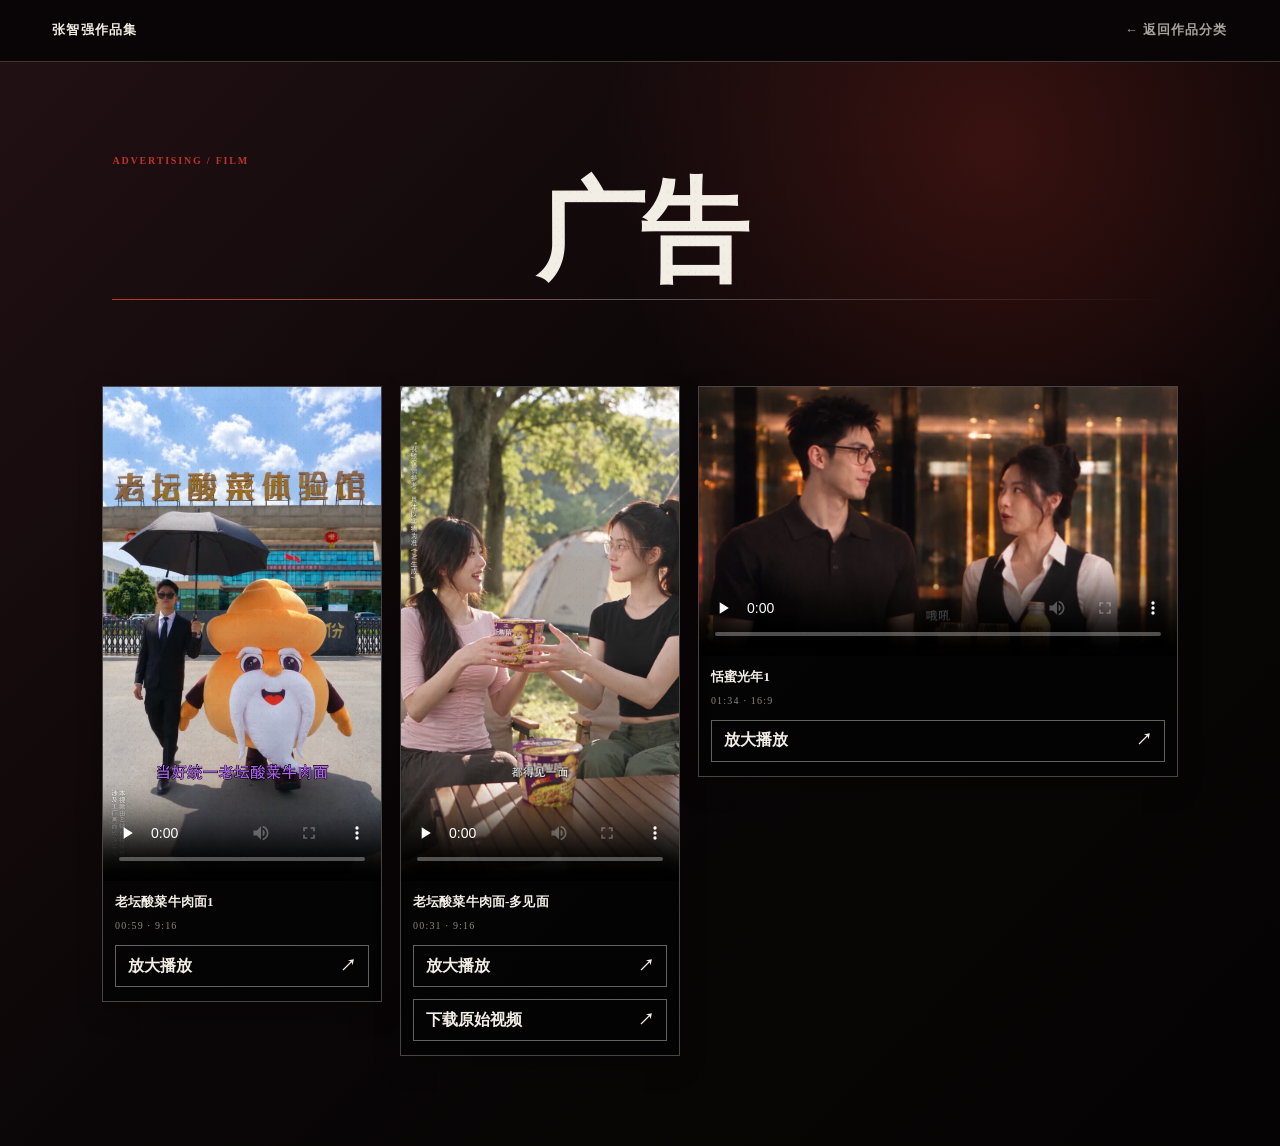
==== commit c6a0fe20: "Reorder advertising works" ====
--- a/advertising/index.html
+++ b/advertising/index.html
@@ -1,2 +1,2 @@
 <!DOCTYPE html><html lang="zh-CN"><head><meta charSet="utf-8"/><meta name="viewport" content="width=device-width, initial-scale=1"/><link rel="preload" href="../fonts/lxgw-wenkai-500.woff2" as="font" crossorigin="anonymous" type="font/woff2"/><title>广告创意｜张智强作品集</title><meta name="description" content="张智强的广告视频作品。"/><meta name="application-name" content="张智强个人作品集"/><meta name="keywords" content="张智强,张智强作品集,张智强个人作品集,AI全流程导演,AI影视视觉设计,AI短剧,漫剧,短剧导演,微电影,广告作品,影视求职"/><meta name="author" content="张智强"/><link rel="author" href="https://zzqaidirector.com/"/><meta name="creator" content="张智强"/><meta name="publisher" content="张智强"/><meta name="category" content="影视作品集"/><meta name="robots" content="index, follow"/><meta property="og:title" content="广告创意｜张智强作品集"/><meta property="og:description" content="张智强的广告视频作品。"/><meta property="og:url" content="https://zzqaidirector.com/advertising/"/><meta property="og:site_name" content="张智强个人作品集"/><meta property="og:type" content="website"/><meta property="og:locale" content="zh_CN"/><meta property="og:image" content="https://zzqaidirector.com/og.png"/><meta property="og:image:width" content="1736"/><meta property="og:image:height" content="909"/><meta property="og:image:alt" content="广告创意｜张智强作品集"/><meta name="twitter:card" content="summary_large_image"/><meta name="twitter:title" content="广告创意｜张智强作品集"/><meta name="twitter:description" content="张智强的广告视频作品。"/><meta name="twitter:image" content="https://zzqaidirector.com/og.png"/><link rel="canonical" href="https://zzqaidirector.com/advertising/"/><link rel="preload" href="../fonts/lxgw-wenkai-500.woff2" as="font" type="font/woff2" crossorigin="anonymous"/><script id="portfolio-structured-data" type="application/ld+json">{"@context":"https://schema.org","@graph":[{"@type":"WebSite","@id":"https://zzqaidirector.com/#website","url":"https://zzqaidirector.com/","name":"张智强个人作品集","alternateName":["张智强作品集","张智强｜AI全流程导演作品集"],"description":"张智强的个人求职作品集，展示AI全流程导演、AI短剧与漫剧视觉设计、AIGC内容制作、微电影和广告作品，以及个人经历与联系方式。","inLanguage":"zh-CN","publisher":{"@id":"https://zzqaidirector.com/#person"}},{"@type":"ProfilePage","@id":"https://zzqaidirector.com/#profile","url":"https://zzqaidirector.com/","name":"张智强｜AI全流程导演・作品集","description":"张智强的个人求职作品集，展示AI全流程导演、AI短剧与漫剧视觉设计、AIGC内容制作、微电影和广告作品，以及个人经历与联系方式。","inLanguage":"zh-CN","dateModified":"2026-11-06","isPartOf":{"@id":"https://zzqaidirector.com/#website"},"mainEntity":{"@id":"https://zzqaidirector.com/#person"}},{"@type":"Person","@id":"https://zzqaidirector.com/#person","name":"张智强","alternateName":"张智强 AI全流程导演","url":"https://zzqaidirector.com/","image":"https://zzqaidirector.com/zhang-zhiqiang-portrait-wechat-opaque.jpg","jobTitle":["执行导演","AI全流程导演","影视视觉设计师"],"description":"张智强，专注AI短剧、漫剧与品牌内容视觉制作的AI全流程导演和影视视觉设计师。","email":"mailto:3241445250@qq.com","telephone":"+86-19945662439","alumniOf":{"@type":"CollegeOrUniversity","name":"上海行健职业学院"},"worksFor":[{"@type":"Organization","name":"上海姚记科技股份有限公司"}],"knowsAbout":["AI全流程导演","AI影视视觉设计","AIGC内容制作","短剧","漫剧","微电影","广告","导演","编剧","剪辑"]}]}</script>
-<link rel="stylesheet" href="../assets/portfolio.2d84d9354118.css"></head><body><header class="short-drama-nav"><a href="../">张智强作品集</a><a href="../#works">← 返回作品分类</a></header><main class="short-drama-page advertising-page"><section class="short-drama-hero" aria-labelledby="advertising-title"><p>ADVERTISING / FILM</p><h1 id="advertising-title">广告</h1><div class="short-drama-rule" aria-hidden="true"></div></section><section class="folder-section" aria-label="广告视频"><div class="trial-gallery advertising-gallery"><article class="trial-video-card"><video controls="" playsInline="" preload="none" poster="../advertising/laotan-sauerkraut-beef-noodles-1.jpg" aria-label="老坛酸菜牛肉面1 广告视频"><source src="../advertising/laotan-sauerkraut-beef-noodles-1.mp4" type="video/mp4"/>您的浏览器暂不支持视频播放。</video><div class="trial-video-copy"><h2>老坛酸菜牛肉面1</h2><p>00:59 · 9:16</p><button type="button" class="video-expand-button" data-video-expand="" aria-label="放大播放 老坛酸菜牛肉面1">放大播放 <span aria-hidden="true">↗</span></button></div></article><article class="trial-video-card advertising-landscape-card"><video controls="" playsInline="" preload="none" poster="../advertising/tianmi-guangnian-1.jpg" aria-label="恬蜜光年1 广告视频"><source src="../advertising/tianmi-guangnian-1.mp4" type="video/mp4"/>您的浏览器暂不支持视频播放。</video><div class="trial-video-copy"><h2>恬蜜光年1</h2><p>01:34 · 16:9</p><button type="button" class="video-expand-button" data-video-expand="" aria-label="放大播放 恬蜜光年1">放大播放 <span aria-hidden="true">↗</span></button></div></article><article class="trial-video-card"><video controls="" playsInline="" preload="none" poster="../advertising/laotan-meet-more.jpg" aria-label="老坛酸菜牛肉面-多见面 广告视频"><source src="https://zzqaidirector.com/advertising/laotan-meet-more.mp4" type="video/mp4"/>您的浏览器暂不支持视频播放。</video><div class="trial-video-copy"><h2>老坛酸菜牛肉面-多见面</h2><p>00:31 · 9:16</p><button type="button" class="video-expand-button" data-video-expand="" aria-label="放大播放 老坛酸菜牛肉面-多见面">放大播放 <span aria-hidden="true">↗</span></button><a class="video-expand-button" href="https://zzqaidirector.com/advertising/laotan-meet-more-original.mp4" download="">下载原始视频 <span aria-hidden="true">↗</span></a></div></article></div></section></main><dialog id="video-lightbox" class="video-lightbox" aria-labelledby="video-lightbox-title"><div class="video-lightbox-panel"><header class="video-lightbox-header"><h2 id="video-lightbox-title">作品播放</h2><div class="video-lightbox-actions"><button type="button" data-video-fullscreen="">全屏播放</button><button type="button" data-video-close="" aria-label="关闭放大播放器">关闭 <span aria-hidden="true">×</span></button></div></header><div class="video-lightbox-stage"><video class="video-lightbox-player" controls="" playsInline="" preload="none">您的浏览器暂不支持视频播放。</video><p class="video-lightbox-status" role="status">正在加载视频…</p></div></div></dialog><script src="../video-player.js?v=native-detail-20261101" defer=""></script></body></html>+<link rel="stylesheet" href="../assets/portfolio.50d3aecea165.css"></head><body><header class="short-drama-nav"><a href="../">张智强作品集</a><a href="../#works">← 返回作品分类</a></header><main class="short-drama-page advertising-page"><section class="short-drama-hero" aria-labelledby="advertising-title"><p>ADVERTISING / FILM</p><h1 id="advertising-title">广告</h1><div class="short-drama-rule" aria-hidden="true"></div></section><section class="folder-section" aria-label="广告视频"><div class="trial-gallery advertising-gallery"><article class="trial-video-card"><video controls="" playsInline="" preload="none" poster="../advertising/laotan-sauerkraut-beef-noodles-1.jpg" aria-label="老坛酸菜牛肉面1 广告视频"><source src="../advertising/laotan-sauerkraut-beef-noodles-1.mp4" type="video/mp4"/>您的浏览器暂不支持视频播放。</video><div class="trial-video-copy"><h2>老坛酸菜牛肉面1</h2><p>00:59 · 9:16</p><button type="button" class="video-expand-button" data-video-expand="" aria-label="放大播放 老坛酸菜牛肉面1">放大播放 <span aria-hidden="true">↗</span></button></div></article><article class="trial-video-card"><video controls="" playsInline="" preload="none" poster="../advertising/laotan-meet-more.jpg" aria-label="老坛酸菜牛肉面-多见面 广告视频"><source src="https://zzqaidirector.com/advertising/laotan-meet-more.mp4" type="video/mp4"/>您的浏览器暂不支持视频播放。</video><div class="trial-video-copy"><h2>老坛酸菜牛肉面-多见面</h2><p>00:31 · 9:16</p><button type="button" class="video-expand-button" data-video-expand="" aria-label="放大播放 老坛酸菜牛肉面-多见面">放大播放 <span aria-hidden="true">↗</span></button><a class="video-expand-button" href="https://zzqaidirector.com/advertising/laotan-meet-more-original.mp4" download="">下载原始视频 <span aria-hidden="true">↗</span></a></div></article><article class="trial-video-card advertising-landscape-card"><video controls="" playsInline="" preload="none" poster="../advertising/tianmi-guangnian-1.jpg" aria-label="恬蜜光年1 广告视频"><source src="../advertising/tianmi-guangnian-1.mp4" type="video/mp4"/>您的浏览器暂不支持视频播放。</video><div class="trial-video-copy"><h2>恬蜜光年1</h2><p>01:34 · 16:9</p><button type="button" class="video-expand-button" data-video-expand="" aria-label="放大播放 恬蜜光年1">放大播放 <span aria-hidden="true">↗</span></button></div></article></div></section></main><dialog id="video-lightbox" class="video-lightbox" aria-labelledby="video-lightbox-title"><div class="video-lightbox-panel"><header class="video-lightbox-header"><h2 id="video-lightbox-title">作品播放</h2><div class="video-lightbox-actions"><button type="button" data-video-fullscreen="">全屏播放</button><button type="button" data-video-close="" aria-label="关闭放大播放器">关闭 <span aria-hidden="true">×</span></button></div></header><div class="video-lightbox-stage"><video class="video-lightbox-player" controls="" playsInline="" preload="none">您的浏览器暂不支持视频播放。</video><p class="video-lightbox-status" role="status">正在加载视频…</p></div></div></dialog><script src="../video-player.js?v=native-detail-20261101" defer=""></script></body></html>
--- a/assets/portfolio.50d3aecea165.css
+++ b/assets/portfolio.50d3aecea165.css
@@ -0,0 +1,3751 @@
+@font-face {
+  font-family: "LXGW WenKai Portfolio";
+  font-style: normal;
+  font-display: block;
+  font-weight: 500;
+  src: url("../fonts/lxgw-wenkai-500.woff2") format("woff2");
+}
+
+:root {
+  --paper: #f2eee5;
+  --paper-deep: #e7e0d4;
+  --ink: #171714;
+  --muted: #69645b;
+  --red: #bd3329;
+  --line: rgba(23, 23, 20, 0.24);
+  --pad: clamp(20px, 4.1vw, 66px);
+  --gap: clamp(18px, 2.2vw, 36px);
+  --font-brush-body: "LXGW WenKai Portfolio", "Kaiti SC", "STKaiti", "KaiTi",
+    "KaiTi_GB2312", "FZKai-Z03", "DFKai-SB", "FangSong", "Songti SC", serif;
+}
+
+* {
+  box-sizing: border-box;
+}
+
+html {
+  min-width: 320px;
+  color-scheme: light;
+  scroll-behavior: smooth;
+  -webkit-text-size-adjust: 100%;
+  text-size-adjust: 100%;
+}
+
+body {
+  position: relative;
+  overflow-x: hidden;
+  margin: 0;
+  color: var(--ink);
+  background:
+    linear-gradient(
+      90deg,
+      transparent calc(100% - 1px),
+      rgba(23, 23, 20, 0.035) 1px
+    ),
+    var(--paper);
+  background-size: 10px 100%;
+  font-family: var(--font-brush-body);
+  font-kerning: normal;
+  text-rendering: optimizeLegibility;
+  -webkit-font-smoothing: antialiased;
+}
+
+body::before {
+  position: fixed;
+  z-index: 200;
+  inset: -30%;
+  pointer-events: none;
+  content: "";
+  opacity: 0.055;
+  background-image:
+    radial-gradient(circle at 20% 30%, var(--ink) 0 0.7px, transparent 0.9px),
+    radial-gradient(circle at 70% 60%, var(--ink) 0 0.55px, transparent 0.8px),
+    radial-gradient(circle at 45% 80%, var(--red) 0 0.5px, transparent 0.75px);
+  background-size: 7px 9px, 11px 13px, 17px 19px;
+  mix-blend-mode: multiply;
+  animation: grain-shift 1600ms steps(2) infinite;
+}
+
+a {
+  color: inherit;
+}
+
+button,
+input,
+select,
+textarea {
+  font: inherit;
+}
+
+::placeholder {
+  font-family: var(--font-brush-body);
+}
+
+::selection {
+  color: var(--paper);
+  background: var(--red);
+}
+
+.skip-link {
+  position: fixed;
+  z-index: 100;
+  top: 10px;
+  left: 10px;
+  padding: 10px 14px;
+  color: var(--paper);
+  background: var(--ink);
+  transform: translateY(-160%);
+}
+
+.skip-link:focus {
+  transform: none;
+}
+
+:focus-visible {
+  outline: 2px solid var(--red);
+  outline-offset: 4px;
+}
+
+.masthead {
+  min-height: 84px;
+  padding: 0 clamp(18px, 5vw, 80px);
+  border-bottom: 1px solid var(--line);
+  background: var(--paper);
+  display: grid;
+  grid-template-columns: 1fr;
+  align-items: center;
+  column-gap: 22px;
+  font-family: var(--font-brush-body);
+}
+
+.nav {
+  width: 100%;
+  justify-self: stretch;
+  display: flex;
+  align-items: center;
+  justify-content: space-between;
+  gap: 16px;
+  font-size: clamp(20px, 1.7vw, 26px);
+  font-weight: 700;
+}
+
+.nav a,
+.text-link,
+.contact-links a {
+  position: relative;
+  text-decoration: none;
+}
+
+.nav a {
+  padding: 14px 2px;
+  text-shadow: none;
+}
+
+.nav a::before {
+  display: none;
+}
+
+.nav a::after,
+.text-link::after,
+.contact-links a::after {
+  position: absolute;
+  right: 0;
+  bottom: 2px;
+  left: 0;
+  height: 1px;
+  content: "";
+  background: var(--red);
+  transform: scaleX(0);
+  transform-origin: right;
+  transition: transform 220ms ease;
+}
+
+.nav a:hover::after,
+.nav a:focus-visible::after,
+.text-link:hover::after,
+.text-link:focus-visible::after,
+.contact-links a:hover::after,
+.contact-links a:focus-visible::after {
+  transform: scaleX(1);
+  transform-origin: left;
+}
+
+.hero {
+  position: relative;
+  isolation: isolate;
+  overflow: hidden;
+  min-height: calc(100svh - 84px);
+  padding: 0 var(--pad);
+  display: flex;
+  align-items: stretch;
+  border-bottom: 1px solid var(--ink);
+  background: var(--paper);
+}
+
+.hero-copy {
+  position: relative;
+  z-index: 1;
+  width: 100%;
+  max-width: 1000px;
+  margin: 0 auto;
+  min-width: 0;
+  display: flex;
+  flex-direction: column;
+  justify-content: space-evenly;
+  align-items: center;
+  gap: clamp(36px, 7svh, 96px);
+  padding-block: clamp(24px, 5svh, 72px);
+}
+
+.hero-heading {
+  display: grid;
+  grid-template-columns: max-content 112px;
+  grid-template-areas: "name portrait" "caption caption";
+  column-gap: clamp(48px, 7vw, 112px);
+  row-gap: clamp(28px, 6svh, 72px);
+  justify-content: center;
+  align-items: center;
+  width: 100%;
+}
+
+.hero-identity {
+  display: contents;
+}
+
+.hero-heading h1 {
+  grid-area: name;
+  align-self: center;
+  min-width: 0;
+  font-size: clamp(108px, 10vw, 144px);
+  line-height: 1;
+  text-align: center;
+  white-space: nowrap;
+}
+
+.kicker,
+.eyebrow {
+  color: var(--red);
+  font: 700 clamp(13px, 1vw, 16px) / 1.2 var(--font-brush-body);
+  letter-spacing: 0.16em;
+}
+
+.kicker {
+  margin: 0 0 clamp(18px, 2.5vw, 38px);
+  display: flex;
+  align-items: center;
+  gap: 12px;
+}
+
+.kicker::before {
+  width: 30px;
+  height: 6px;
+  content: "";
+  background: var(--red);
+}
+
+h1,
+h2,
+h3,
+p {
+  overflow-wrap: anywhere;
+}
+
+h1 {
+  position: relative;
+  z-index: 2;
+  max-width: none;
+  margin: 0;
+  font-size: clamp(52px, 7.5vw, 118px);
+  font-weight: 400;
+  line-height: 0.94;
+  letter-spacing: -0.045em;
+  text-shadow: 0 0 0 transparent;
+  transition: color 240ms ease, text-shadow 240ms ease, transform 240ms ease;
+}
+
+h1:hover {
+  color: var(--red);
+  text-shadow: 7px 5px 0 rgba(23, 23, 20, 0.13);
+  transform: translate(-2px, -2px);
+}
+
+.ink-display,
+.ink-spray {
+  font-family: "STKaiti", "KaiTi", "FZKai-Z03", "DFKai-SB", "FangSong",
+    "LXGW WenKai Portfolio", serif !important;
+  font-style: normal;
+  text-rendering: geometricPrecision;
+  -webkit-font-smoothing: antialiased;
+  text-shadow:
+    0.018em 0.015em 0 currentColor,
+    0.04em 0.055em 0.09em rgba(23, 23, 20, 0.18);
+}
+
+.ink-spray {
+  position: relative;
+  isolation: isolate;
+  display: inline-block;
+}
+
+.name-ink {
+  color: #000 !important;
+  font-weight: 700;
+  line-height: 0.94;
+  text-shadow:
+    0.018em 0.015em 0 #000,
+    0.04em 0.055em 0.09em rgba(0, 0, 0, 0.2);
+}
+
+.hero .name-ink {
+  text-shadow: 0.015em 0.01em 0 #000;
+}
+
+.hero .name-ink::before {
+  display: none;
+}
+
+.name-ink::before,
+.name-ink:hover,
+.name-ink:focus-visible,
+.hero h1:hover .name-ink {
+  color: #000 !important;
+}
+
+.name-ink .ink-particles b {
+  color: #000 !important;
+  background: #000;
+  box-shadow: 0 0 0 0.015em #000;
+}
+
+.ink-spray::before {
+  position: absolute;
+  z-index: -1;
+  right: -0.08em;
+  bottom: 0.03em;
+  left: -0.08em;
+  height: 0.11em;
+  pointer-events: none;
+  content: "";
+  opacity: 0.13;
+  background:
+    radial-gradient(ellipse at 12% 50%, currentColor 0 24%, transparent 28%),
+    linear-gradient(90deg, transparent, currentColor 8% 92%, transparent);
+  filter: blur(1.1px);
+  transform: scaleX(0.7) skewX(-8deg);
+  transform-origin: left;
+  transition: transform 360ms ease, opacity 360ms ease;
+}
+
+.ink-spray:hover::before,
+.ink-spray:focus-visible::before {
+  opacity: 0.28;
+  transform: scaleX(1.05) skewX(4deg);
+}
+
+.ink-particles {
+  position: absolute;
+  z-index: 6;
+  inset: -0.45em -0.3em;
+  overflow: visible;
+  pointer-events: none;
+}
+
+.ink-particles b {
+  --ink-size: 0.055em;
+  position: absolute;
+  left: var(--ix);
+  top: var(--iy);
+  width: var(--ink-size);
+  height: var(--ink-size);
+  border-radius: 50%;
+  opacity: 0;
+  background: currentColor;
+  box-shadow: 0 0 0 0.015em currentColor;
+}
+
+.ink-particles b:nth-child(4n) {
+  --ink-size: 0.085em;
+  border-radius: 36% 64% 58% 42%;
+}
+
+.ink-particles b:nth-child(5n) {
+  --ink-size: 0.035em;
+}
+
+.ink-spray:hover .ink-particles b,
+.ink-spray:focus-visible .ink-particles b {
+  animation: ink-dust-burst 980ms cubic-bezier(0.16, 0.78, 0.24, 1) both;
+  animation-delay: calc(var(--ink-index) * 15ms);
+}
+
+.ink-spray:hover,
+.ink-spray:focus-visible {
+  animation: ink-text-breathe 920ms steps(3, end) both;
+}
+
+.ink-particles b:nth-child(1) { --ink-index: 1; --ix: 2%; --iy: 42%; --idx: -2.4em; --idy: -1.2em; }
+.ink-particles b:nth-child(2) { --ink-index: 2; --ix: 8%; --iy: 74%; --idx: -2em; --idy: 1.4em; }
+.ink-particles b:nth-child(3) { --ink-index: 3; --ix: 15%; --iy: 18%; --idx: -1.6em; --idy: -1.8em; }
+.ink-particles b:nth-child(4) { --ink-index: 4; --ix: 22%; --iy: 58%; --idx: -1.2em; --idy: 0.8em; }
+.ink-particles b:nth-child(5) { --ink-index: 5; --ix: 30%; --iy: 9%; --idx: -0.8em; --idy: -2em; }
+.ink-particles b:nth-child(6) { --ink-index: 6; --ix: 38%; --iy: 82%; --idx: -0.4em; --idy: 1.8em; }
+.ink-particles b:nth-child(7) { --ink-index: 7; --ix: 46%; --iy: 36%; --idx: 0.2em; --idy: -1.4em; }
+.ink-particles b:nth-child(8) { --ink-index: 8; --ix: 54%; --iy: 68%; --idx: 0.7em; --idy: 1.4em; }
+.ink-particles b:nth-child(9) { --ink-index: 9; --ix: 62%; --iy: 14%; --idx: 1em; --idy: -2em; }
+.ink-particles b:nth-child(10) { --ink-index: 10; --ix: 70%; --iy: 52%; --idx: 1.4em; --idy: -0.8em; }
+.ink-particles b:nth-child(11) { --ink-index: 11; --ix: 78%; --iy: 86%; --idx: 1.8em; --idy: 1.7em; }
+.ink-particles b:nth-child(12) { --ink-index: 12; --ix: 84%; --iy: 28%; --idx: 2.1em; --idy: -1.5em; }
+.ink-particles b:nth-child(13) { --ink-index: 13; --ix: 90%; --iy: 64%; --idx: 2.4em; --idy: 0.9em; }
+.ink-particles b:nth-child(14) { --ink-index: 14; --ix: 96%; --iy: 12%; --idx: 2.8em; --idy: -1.9em; }
+.ink-particles b:nth-child(15) { --ink-index: 15; --ix: 42%; --iy: 4%; --idx: 0; --idy: -2.4em; }
+.ink-particles b:nth-child(16) { --ink-index: 16; --ix: 57%; --iy: 92%; --idx: 0.8em; --idy: 2.2em; }
+
+.hero-illustration {
+  grid-area: portrait;
+  position: relative;
+  z-index: 1;
+  width: 112px;
+  margin: 0;
+  justify-self: center;
+  pointer-events: none;
+}
+
+.hero-illustration img {
+  display: block;
+  width: 100%;
+  height: auto;
+  opacity: 1;
+  border: 1px solid rgba(23, 23, 20, 0.17);
+  background: #fff;
+  mix-blend-mode: normal;
+}
+
+.hero-caption {
+  grid-area: caption;
+  width: 100%;
+  margin: 0;
+  text-align: center;
+}
+
+.role {
+  position: relative;
+  z-index: 2;
+  margin: 0;
+  font: 700 clamp(48px, 4.9vw, 68px) / 1.16 "STKaiti", "KaiTi",
+    "FZKai-Z03", "DFKai-SB", "FangSong", "LXGW WenKai Portfolio", serif;
+  letter-spacing: -0.035em;
+}
+
+.role-effect {
+  position: relative;
+  isolation: isolate;
+  min-width: 0;
+  cursor: default;
+}
+
+.role-effect::before,
+.role-effect::after {
+  position: absolute;
+  z-index: 1;
+  inset: 0;
+  pointer-events: none;
+  content: attr(data-text);
+  opacity: 0;
+  font: 700 clamp(48px, 4.9vw, 68px) / 1.16 "STKaiti", "KaiTi",
+    "FZKai-Z03", "DFKai-SB", "FangSong", "LXGW WenKai Portfolio", serif;
+  letter-spacing: -0.035em;
+}
+
+.role-effect::before {
+  color: var(--red);
+  clip-path: polygon(0 8%, 100% 4%, 100% 37%, 0 43%);
+}
+
+.role-effect::after {
+  color: var(--muted);
+  clip-path: polygon(0 62%, 100% 53%, 100% 86%, 0 92%);
+}
+
+.role-effect:hover .role {
+  animation: role-shiver 720ms steps(2, end) both;
+}
+
+.role-effect:hover::before {
+  opacity: 0.7;
+  animation: text-fragment-up 760ms cubic-bezier(0.2, 0.72, 0.2, 1) both;
+}
+
+.role-effect:hover::after {
+  opacity: 0.5;
+  animation: text-fragment-down 820ms cubic-bezier(0.2, 0.72, 0.2, 1) both;
+}
+
+.particle-field {
+  position: absolute;
+  z-index: 4;
+  inset: -26px -12px;
+  overflow: visible;
+  pointer-events: none;
+}
+
+.particle-field i {
+  --size: 5px;
+  position: absolute;
+  left: var(--px);
+  top: var(--py);
+  width: var(--size);
+  height: var(--size);
+  opacity: 0;
+  background: var(--red);
+  transform: translate(0, 0) rotate(0);
+}
+
+.particle-field i:nth-child(3n) {
+  --size: 3px;
+  border-radius: 50%;
+  background: var(--ink);
+}
+
+.particle-field i:nth-child(4n) {
+  --size: 7px;
+  background: var(--muted);
+}
+
+.role-effect:hover .particle-field i {
+  animation: particle-scatter 880ms cubic-bezier(0.17, 0.84, 0.35, 1) both;
+  animation-delay: calc(var(--particle-index) * 12ms);
+}
+
+.particle-field i:nth-child(1) { --particle-index: 1; --px: 4%; --py: 22%; --tx: -44px; --ty: -36px; }
+.particle-field i:nth-child(2) { --particle-index: 2; --px: 9%; --py: 72%; --tx: -55px; --ty: 34px; }
+.particle-field i:nth-child(3) { --particle-index: 3; --px: 14%; --py: 44%; --tx: -38px; --ty: -4px; }
+.particle-field i:nth-child(4) { --particle-index: 4; --px: 19%; --py: 16%; --tx: -20px; --ty: -52px; }
+.particle-field i:nth-child(5) { --particle-index: 5; --px: 24%; --py: 80%; --tx: -12px; --ty: 46px; }
+.particle-field i:nth-child(6) { --particle-index: 6; --px: 29%; --py: 36%; --tx: 2px; --ty: -34px; }
+.particle-field i:nth-child(7) { --particle-index: 7; --px: 34%; --py: 63%; --tx: 12px; --ty: 44px; }
+.particle-field i:nth-child(8) { --particle-index: 8; --px: 39%; --py: 10%; --tx: 19px; --ty: -58px; }
+.particle-field i:nth-child(9) { --particle-index: 9; --px: 44%; --py: 48%; --tx: 24px; --ty: -9px; }
+.particle-field i:nth-child(10) { --particle-index: 10; --px: 49%; --py: 86%; --tx: 33px; --ty: 50px; }
+.particle-field i:nth-child(11) { --particle-index: 11; --px: 54%; --py: 28%; --tx: 40px; --ty: -46px; }
+.particle-field i:nth-child(12) { --particle-index: 12; --px: 59%; --py: 68%; --tx: 47px; --ty: 34px; }
+.particle-field i:nth-child(13) { --particle-index: 13; --px: 64%; --py: 15%; --tx: 52px; --ty: -54px; }
+.particle-field i:nth-child(14) { --particle-index: 14; --px: 69%; --py: 47%; --tx: 56px; --ty: -12px; }
+.particle-field i:nth-child(15) { --particle-index: 15; --px: 74%; --py: 78%; --tx: 61px; --ty: 44px; }
+.particle-field i:nth-child(16) { --particle-index: 16; --px: 79%; --py: 23%; --tx: 67px; --ty: -43px; }
+.particle-field i:nth-child(17) { --particle-index: 17; --px: 84%; --py: 57%; --tx: 72px; --ty: 16px; }
+.particle-field i:nth-child(18) { --particle-index: 18; --px: 89%; --py: 9%; --tx: 78px; --ty: -58px; }
+.particle-field i:nth-child(19) { --particle-index: 19; --px: 93%; --py: 72%; --tx: 84px; --ty: 38px; }
+.particle-field i:nth-child(20) { --particle-index: 20; --px: 96%; --py: 35%; --tx: 92px; --ty: -28px; }
+.particle-field i:nth-child(21) { --particle-index: 21; --px: 31%; --py: 91%; --tx: -20px; --ty: 58px; }
+.particle-field i:nth-child(22) { --particle-index: 22; --px: 57%; --py: 4%; --tx: 22px; --ty: -66px; }
+.particle-field i:nth-child(23) { --particle-index: 23; --px: 71%; --py: 92%; --tx: 49px; --ty: 62px; }
+.particle-field i:nth-child(24) { --particle-index: 24; --px: 12%; --py: 5%; --tx: -63px; --ty: -55px; }
+
+.statement {
+  width: 100%;
+  max-width: 720px;
+  margin: clamp(20px, 4svh, 48px) auto 0;
+  font-size: clamp(24px, 2.2vw, 32px);
+  line-height: 1.8;
+  letter-spacing: 0.035em;
+  text-wrap: balance;
+}
+
+.hero-actions {
+  width: auto;
+  margin: 0;
+  padding: 0;
+  font: 14px/1.5 var(--font-brush-body);
+}
+
+.text-link {
+  padding-bottom: 5px;
+  font-size: clamp(16px, 1.25vw, 20px);
+  font-weight: 700;
+}
+
+.hero-link-group {
+  display: flex;
+  justify-content: center;
+  flex-wrap: wrap;
+  gap: clamp(28px, 4vw, 56px);
+}
+
+.hero-link-group .text-link {
+  display: flex;
+  align-items: center;
+  justify-content: center;
+  gap: 14px;
+  min-height: 60px;
+  padding: 14px 24px;
+  border: 1px solid var(--line);
+  border-radius: 3px;
+  font-size: 26px;
+  line-height: 1.3;
+  white-space: nowrap;
+  text-shadow: none;
+  transition: background 200ms ease, border-color 200ms ease;
+}
+
+.hero-link-group .text-link:first-child {
+  color: var(--paper);
+  background: var(--ink);
+  border-color: var(--ink);
+}
+
+.hero-link-group .text-link::before,
+.hero-link-group .text-link::after {
+  display: none;
+}
+
+.hero-link-group .text-link:hover {
+  border-color: var(--ink);
+}
+
+.hero-link-group .text-link > span {
+  font-size: 1.15em;
+  transition: transform 220ms ease;
+}
+
+.hero-link-group .text-link:hover > span {
+  transform: translate(3px, 3px);
+}
+
+.status::before {
+  display: inline-block;
+  width: 7px;
+  height: 7px;
+  margin-right: 9px;
+  border-radius: 50%;
+  background: currentColor;
+  content: "";
+  animation: pulse 2.2s ease-in-out infinite;
+}
+
+.works,
+.coach-story {
+  position: relative;
+  isolation: isolate;
+  overflow: hidden;
+  padding: clamp(48px, 6vw, 94px) var(--pad);
+}
+
+.about,
+.coach-story,
+.works {
+  content-visibility: auto;
+  contain-intrinsic-block-size: auto 100svh;
+}
+
+.works {
+  min-height: 100svh;
+  color: var(--paper);
+  background:
+    radial-gradient(circle at 50% 32%, rgba(229, 177, 112, 0.13), transparent 34%),
+    linear-gradient(180deg, #251013 0%, #12090b 56%, #070405 100%);
+}
+
+.works::before {
+  position: absolute;
+  z-index: 1;
+  inset: 0;
+  pointer-events: none;
+  content: "";
+  background:
+    linear-gradient(90deg, rgba(5, 2, 3, 0.78), transparent 20% 80%, rgba(5, 2, 3, 0.78)),
+    linear-gradient(180deg, rgba(5, 2, 3, 0.08), transparent 48%, rgba(5, 2, 3, 0.48));
+}
+
+.stage-scene {
+  position: absolute;
+  z-index: 0;
+  inset: 0;
+  overflow: hidden;
+  pointer-events: none;
+  contain: paint;
+  isolation: isolate;
+}
+
+.stage-curtain {
+  position: absolute;
+  z-index: 2;
+  top: -3%;
+  bottom: 0;
+  width: 27%;
+  background:
+    repeating-linear-gradient(
+      90deg,
+      #4f1016 0 13%,
+      #7f1d25 16% 28%,
+      #35080d 34% 43%
+    );
+  box-shadow: inset 0 0 70px rgba(0, 0, 0, 0.62);
+  animation: curtain-breathe 5.8s ease-in-out infinite;
+}
+
+.stage-curtain-left {
+  left: -7%;
+  clip-path: polygon(0 0, 100% 0, 82% 100%, 0 100%);
+  transform-origin: left center;
+}
+
+.stage-curtain-right {
+  right: -7%;
+  clip-path: polygon(0 0, 100% 0, 100% 100%, 18% 100%);
+  transform-origin: right center;
+  animation-delay: -2.9s;
+}
+
+.stage-light {
+  position: absolute;
+  z-index: 0;
+  top: -18%;
+  width: 26%;
+  height: 94%;
+  opacity: 0.45;
+  background: linear-gradient(180deg, rgba(255, 229, 181, 0.65), rgba(255, 195, 119, 0.04));
+  filter: blur(7px);
+  transform-origin: top center;
+  clip-path: polygon(47% 0, 53% 0, 100% 100%, 0 100%);
+  animation: stage-light-sweep 7.4s ease-in-out infinite alternate;
+}
+
+.stage-light-left {
+  left: 23%;
+  transform: rotate(9deg);
+}
+
+.stage-light-right {
+  right: 23%;
+  transform: rotate(-9deg);
+  animation-delay: -3.7s;
+}
+
+.stage-floor {
+  position: absolute;
+  z-index: 0;
+  right: 9%;
+  bottom: 4%;
+  left: 9%;
+  height: 24%;
+  border-radius: 50%;
+  background: radial-gradient(ellipse at center, rgba(239, 180, 105, 0.22), transparent 68%);
+  filter: blur(5px);
+  animation: stage-floor-glow 3.6s ease-in-out infinite;
+}
+
+.stage-magician {
+  position: absolute;
+  z-index: 1;
+  bottom: 15%;
+  left: 50%;
+  width: 132px;
+  height: 276px;
+  margin-left: -66px;
+  filter: drop-shadow(0 18px 12px rgba(0, 0, 0, 0.54));
+  transform-origin: 52% 96%;
+  animation: magician-bow 8s cubic-bezier(0.55, 0.05, 0.22, 1) infinite;
+}
+
+.magician-head,
+.magician-body,
+.magician-arm,
+.magician-leg,
+.magician-hat {
+  position: absolute;
+  display: block;
+  background: #070707;
+}
+
+.magician-head {
+  z-index: 3;
+  top: 28px;
+  left: 49px;
+  width: 37px;
+  height: 45px;
+  border-radius: 50% 50% 44% 44%;
+  background: #bb8b70;
+  box-shadow: inset -8px -3px 0 rgba(52, 24, 18, 0.34);
+}
+
+.magician-body {
+  z-index: 2;
+  top: 67px;
+  left: 32px;
+  width: 72px;
+  height: 126px;
+  clip-path: polygon(18% 0, 82% 0, 100% 100%, 0 100%);
+  background:
+    linear-gradient(90deg, transparent 48%, #d5c4a5 49% 51%, transparent 52%),
+    #09090a;
+}
+
+.magician-body::after {
+  position: absolute;
+  top: 12px;
+  left: 50%;
+  width: 18px;
+  height: 24px;
+  margin-left: -9px;
+  content: "";
+  background: #8e1720;
+  clip-path: polygon(0 0, 100% 0, 68% 48%, 100% 100%, 0 100%, 32% 48%);
+}
+
+.magician-arm {
+  z-index: 1;
+  top: 79px;
+  width: 78px;
+  height: 15px;
+  border-radius: 999px;
+  transform-origin: 7px 50%;
+}
+
+.magician-arm-open {
+  left: 36px;
+  transform: rotate(154deg);
+}
+
+.magician-hat-arm {
+  left: 59px;
+  transform: rotate(-80deg);
+  animation: hat-salute 8s cubic-bezier(0.55, 0.05, 0.22, 1) infinite;
+}
+
+.magician-hat {
+  top: -24px;
+  right: -18px;
+  width: 38px;
+  height: 33px;
+  border-radius: 3px 3px 0 0;
+}
+
+.magician-hat::after {
+  position: absolute;
+  right: -9px;
+  bottom: -5px;
+  left: -9px;
+  height: 7px;
+  border-radius: 50%;
+  content: "";
+  background: #050505;
+}
+
+.magician-leg {
+  z-index: 1;
+  top: 184px;
+  width: 24px;
+  height: 88px;
+  border-radius: 0 0 7px 7px;
+  transform-origin: top center;
+}
+
+.magician-leg-left {
+  left: 39px;
+  transform: rotate(3deg);
+}
+
+.magician-leg-right {
+  right: 38px;
+  transform: rotate(-3deg);
+}
+
+.stage-audience {
+  position: absolute;
+  z-index: 3;
+  right: -2%;
+  bottom: -1%;
+  left: -2%;
+  height: 18%;
+}
+
+.stage-audience i {
+  position: absolute;
+  bottom: 0;
+  width: 6.8%;
+  min-width: 42px;
+  border-radius: 48% 48% 0 0;
+  background: #020202;
+  box-shadow: 0 -10px 0 -2px #020202;
+  animation: audience-applause 2.8s ease-in-out infinite;
+}
+
+.stage-audience i::before,
+.stage-audience i::after {
+  position: absolute;
+  top: -24px;
+  width: 20px;
+  height: 30px;
+  border-radius: 999px;
+  content: "";
+  background: #020202;
+}
+
+.stage-audience i::before {
+  left: 2px;
+  transform: rotate(-26deg);
+}
+
+.stage-audience i::after {
+  right: 2px;
+  transform: rotate(26deg);
+}
+
+.works .section-head,
+.works .work-grid {
+  position: relative;
+  z-index: 4;
+}
+
+.works .section-head {
+  border-bottom-color: rgba(242, 238, 229, 0.34);
+  grid-template-columns: minmax(0, 1fr) auto;
+}
+
+.works .section-note {
+  color: rgba(242, 238, 229, 0.62);
+}
+
+.section-head {
+  margin-bottom: 28px;
+  padding-bottom: 18px;
+  border-bottom: 1px solid var(--ink);
+  display: grid;
+  grid-template-columns: 1fr 2fr auto;
+  gap: var(--gap);
+  align-items: end;
+}
+
+.eyebrow {
+  margin: 0;
+}
+
+h2 {
+  margin: 0;
+  font-size: clamp(34px, 3.4vw, 54px);
+  font-weight: 400;
+  line-height: 1;
+  letter-spacing: -0.04em;
+}
+
+.section-note {
+  margin: 0;
+  color: var(--muted);
+  font: italic 12px/1 Georgia, "Times New Roman", "LXGW WenKai Portfolio", serif;
+  letter-spacing: 0.05em;
+}
+
+.work-grid {
+  display: grid;
+  grid-template-columns: repeat(2, minmax(0, 1fr));
+  gap: var(--gap);
+}
+
+.work-card {
+  position: relative;
+  min-width: 0;
+  border-top: 5px solid var(--ink);
+  transition: border-color 240ms ease, transform 240ms ease, filter 240ms ease;
+}
+
+.work-card::after {
+  position: absolute;
+  z-index: 4;
+  top: -5px;
+  left: 0;
+  width: 42%;
+  height: 5px;
+  pointer-events: none;
+  content: "";
+  background: var(--red);
+  transform: scaleX(0);
+  transform-origin: left;
+  transition: transform 360ms cubic-bezier(0.2, 0.8, 0.2, 1);
+}
+
+.work-card:hover {
+  border-color: var(--red);
+  filter: drop-shadow(0 18px 18px rgba(23, 23, 20, 0.12));
+  transform: translateY(-8px) rotate(-0.25deg);
+}
+
+.work-card:hover::after {
+  transform: scaleX(1);
+}
+
+.work-card.category-panel {
+  display: block;
+  border-top-color: rgba(242, 238, 229, 0.74);
+}
+
+.category-panel .still {
+  width: 100%;
+  min-width: 0;
+  aspect-ratio: 16 / 7;
+  min-height: clamp(210px, 20vw, 300px);
+  border: 1px solid rgba(242, 238, 229, 0.22);
+  border-top: 0;
+  display: grid;
+  grid-template-columns: minmax(0, 1fr);
+  place-items: center;
+  background: rgba(13, 8, 9, 0.54);
+  -webkit-backdrop-filter: blur(4px);
+  backdrop-filter: blur(4px);
+}
+
+.works .category-panel h3 {
+  position: relative;
+  z-index: 3;
+  max-width: 92%;
+  color: var(--paper);
+  font-size: clamp(42px, 4.5vw, 78px);
+  line-height: 1;
+  text-align: center;
+  overflow-wrap: anywhere;
+}
+
+.category-link {
+  display: block;
+  width: 100%;
+  color: inherit;
+  text-decoration: none;
+  touch-action: manipulation;
+  -webkit-tap-highlight-color: rgba(242, 238, 229, 0.12);
+}
+
+.category-link .still {
+  cursor: pointer;
+}
+
+.category-position {
+  position: absolute;
+  z-index: 4;
+  top: 18px;
+  left: 20px;
+  color: rgba(242, 238, 229, 0.64);
+  font: 700 11px/1 var(--font-brush-body);
+  letter-spacing: 0.16em;
+  pointer-events: none;
+}
+
+.category-enter {
+  position: absolute;
+  z-index: 4;
+  right: 22px;
+  bottom: 20px;
+  padding-bottom: 5px;
+  color: rgba(242, 238, 229, 0.72);
+  border-bottom: 1px solid rgba(242, 238, 229, 0.36);
+  font: 700 12px/1 var(--font-brush-body);
+  letter-spacing: 0.12em;
+  transition: color 220ms ease, border-color 220ms ease, transform 220ms ease;
+}
+
+.category-coming-soon {
+  position: absolute;
+  z-index: 4;
+  right: 22px;
+  bottom: 20px;
+  color: rgba(242, 238, 229, 0.64);
+  font: 500 11px/1.2 var(--font-brush-body);
+  letter-spacing: 0.16em;
+  white-space: nowrap;
+  pointer-events: none;
+}
+
+.category-link:hover .category-enter,
+.category-link:focus-visible .category-enter {
+  color: var(--paper);
+  border-color: var(--paper);
+  transform: translateX(4px);
+}
+
+.category-link:focus-visible {
+  outline: 2px solid var(--paper);
+  outline-offset: -4px;
+}
+
+.category-link:active .still {
+  background: rgba(28, 17, 19, 0.72);
+}
+
+.trial-gallery {
+  position: relative;
+  z-index: 4;
+  display: grid;
+  grid-template-columns: repeat(4, minmax(0, 1fr));
+  gap: clamp(12px, 1.4vw, 18px);
+}
+
+.trial-video-card {
+  min-width: 0;
+  overflow: hidden;
+  border: 1px solid rgba(242, 238, 229, 0.28);
+  color: var(--paper);
+  background: rgba(4, 4, 4, 0.72);
+  box-shadow: 0 10px 24px rgba(0, 0, 0, 0.26);
+  transition: border-color 220ms ease, transform 220ms ease;
+}
+
+.trial-video-card:hover {
+  border-color: rgba(242, 238, 229, 0.72);
+  transform: translateY(-3px);
+}
+
+.trial-video-card video {
+  width: 100%;
+  height: auto;
+  aspect-ratio: 9 / 16;
+  display: block;
+  border: 0;
+  background: #050505;
+  object-fit: contain;
+}
+
+.video-expand-button {
+  display: block;
+  text-align: center;
+  text-decoration: none;
+  width: 100%;
+  min-height: 42px;
+  margin-top: 12px;
+  padding: 8px 12px;
+  border: 1px solid rgba(242, 238, 229, 0.4);
+  display: flex;
+  justify-content: space-between;
+  align-items: center;
+  color: var(--paper);
+  background: transparent;
+  font: 700 16px/1.4 var(--font-brush-body);
+  cursor: pointer;
+}
+
+.video-expand-button:hover,
+.video-expand-button:focus-visible {
+  background: rgba(242, 238, 229, 0.1);
+  border-color: var(--paper);
+}
+
+body.video-viewer-open { overflow: hidden; }
+
+.video-lightbox {
+  position: fixed;
+  inset: 0;
+  width: 100%;
+  height: 100%;
+  height: 100dvh;
+  max-width: none;
+  max-height: none;
+  margin: 0;
+  padding: clamp(12px, 2.5vw, 32px);
+  border: 0;
+  color: var(--paper);
+  background: rgba(5, 5, 5, 0.96);
+}
+
+.video-lightbox::backdrop { background: #000; }
+.video-lightbox-panel {
+  width: 100%;
+  height: 100%;
+  display: grid;
+  grid-template-rows: auto minmax(0, 1fr);
+  gap: 16px;
+}
+
+.video-lightbox-panel:fullscreen {
+  padding: clamp(12px, 2.5vw, 32px);
+  background: #050505;
+}
+
+.video-lightbox-header {
+  display: flex;
+  align-items: center;
+  justify-content: space-between;
+  gap: 16px;
+}
+
+.video-lightbox-header h2 {
+  margin: 0;
+  min-width: 0;
+  font: 700 clamp(18px, 2vw, 26px)/1.4 var(--font-brush-body);
+}
+
+.video-lightbox-actions { display: flex; gap: 8px; flex-shrink: 0; }
+.video-lightbox-actions button {
+  min-height: 44px;
+  padding: 8px 14px;
+  border: 1px solid rgba(242, 238, 229, 0.4);
+  color: inherit;
+  background: #151515;
+  font: 16px/1.4 var(--font-brush-body);
+  cursor: pointer;
+}
+
+.video-lightbox-stage {
+  position: relative;
+  min-width: 0;
+  min-height: 0;
+  display: flex;
+  align-items: center;
+  justify-content: center;
+  overflow: hidden;
+}
+
+.video-lightbox-player {
+  display: block;
+  width: auto;
+  height: auto;
+  max-width: 100%;
+  max-height: 100%;
+  aspect-ratio: auto;
+  object-fit: contain;
+  background: #000;
+}
+
+.video-lightbox-status {
+  position: absolute;
+  margin: 0;
+  font: 18px/1.5 var(--font-brush-body);
+  text-align: center;
+}
+
+.trial-video-card video:fullscreen,
+.video-lightbox-player:fullscreen {
+  width: 100% !important;
+  height: 100% !important;
+  max-width: none;
+  max-height: none;
+  aspect-ratio: auto !important;
+  object-fit: contain !important;
+  background: #000;
+}
+
+.trial-video-card video:-webkit-full-screen,
+.video-lightbox-player:-webkit-full-screen {
+  width: 100% !important;
+  height: 100% !important;
+  max-width: none;
+  max-height: none;
+  aspect-ratio: auto !important;
+  object-fit: contain !important;
+  background: #000;
+}
+
+@media (max-width: 620px) {
+  .video-lightbox-header { align-items: flex-start; flex-direction: column; gap: 10px; }
+  .video-lightbox-actions { align-self: flex-end; }
+}
+
+.trial-video-copy {
+  min-height: 88px;
+  padding: 12px 12px 14px;
+}
+
+.trial-video-copy h2,
+.trial-video-copy h4 {
+  margin: 0;
+  font: 700 clamp(13px, 1vw, 16px) / 1.4 var(--font-brush-body);
+  letter-spacing: 0.01em;
+}
+
+.trial-video-copy p {
+  margin: 8px 0 0;
+  color: rgba(242, 238, 229, 0.56);
+  font: 10px/1.35 var(--font-brush-body);
+  letter-spacing: 0.12em;
+}
+
+.short-drama-nav {
+  min-height: 62px;
+  padding: 0 var(--pad);
+  border-bottom: 1px solid rgba(242, 238, 229, 0.22);
+  display: flex;
+  align-items: center;
+  justify-content: space-between;
+  gap: 24px;
+  color: var(--paper);
+  background: #090506;
+  font: 700 clamp(12px, 1vw, 15px) / 1 var(--font-brush-body);
+  letter-spacing: 0.08em;
+}
+
+.short-drama-nav a {
+  padding: 9px 0;
+  text-decoration: none;
+}
+
+.short-drama-nav a:last-child {
+  color: rgba(242, 238, 229, 0.68);
+}
+
+.short-drama-page {
+  min-height: calc(100svh - 62px);
+  color: var(--paper);
+  background:
+    radial-gradient(circle at 78% 8%, rgba(189, 51, 41, 0.26), transparent 28%),
+    linear-gradient(135deg, #211013 0%, #0a0607 48%, #050303 100%);
+}
+
+.short-drama-hero {
+  width: 100%;
+  max-width: 1160px;
+  min-height: 36svh;
+  margin: 0 auto;
+  padding: clamp(42px, 5.5vw, 72px) var(--pad) clamp(38px, 5vw, 66px);
+  display: grid;
+  grid-template-columns: minmax(0, 0.55fr) minmax(0, 2fr);
+  gap: 18px var(--gap);
+  align-content: center;
+}
+
+.short-drama-hero > p:first-child {
+  margin: 0;
+  color: var(--red);
+  font: 700 10px/1.2 var(--font-brush-body);
+  letter-spacing: 0.18em;
+}
+
+.short-drama-hero h1 {
+  color: var(--paper);
+  font-size: clamp(54px, 8.5vw, 118px);
+  font-family: STKaiti, KaiTi, FZKai-Z03, DFKai-SB, "FangSong",
+    "LXGW WenKai Portfolio", serif;
+  font-weight: 700;
+  line-height: 0.88;
+}
+
+.short-drama-hero h1:hover {
+  color: var(--paper);
+  text-shadow: none;
+  transform: none;
+}
+
+.short-drama-rule {
+  grid-column: 1 / -1;
+  height: 1px;
+  background: linear-gradient(90deg, var(--red), rgba(242, 238, 229, 0.34), transparent);
+}
+
+.short-drama-intro {
+  grid-column: 2;
+  max-width: 620px;
+  margin: 0;
+  color: rgba(242, 238, 229, 0.7);
+  font-size: clamp(18px, 1.8vw, 28px);
+  line-height: 1.6;
+}
+
+.folder-section {
+  width: 100%;
+  max-width: 1440px;
+  margin: 0 auto;
+  padding: 0 clamp(14px, 2.5vw, 34px) clamp(60px, 7vw, 90px);
+  display: grid;
+  gap: clamp(22px, 3vw, 38px);
+}
+
+.advertising-page .short-drama-hero { grid-template-columns: 1fr; }
+.advertising-page .short-drama-hero h1 { justify-self: center; }
+.trial-gallery.advertising-gallery { grid-template-columns: minmax(0, 280px) minmax(0, 280px) minmax(0, 480px); justify-content: center; align-items: start; }
+.advertising-landscape-card video { aspect-ratio: 16 / 9; }
+
+@media (max-width: 620px) {
+  .trial-gallery.advertising-gallery { grid-template-columns: 1fr; }
+}
+
+.not-found-actions {
+  width: min(880px, calc(100% - 28px));
+  margin: 0 auto;
+  padding: clamp(18px, 4vw, 56px) clamp(14px, 2.5vw, 34px)
+    clamp(72px, 10vw, 132px);
+  color: var(--paper);
+}
+
+.not-found-actions p {
+  max-width: 32em;
+  margin: 0 0 30px;
+  color: rgba(242, 238, 229, 0.74);
+  font-size: clamp(18px, 2vw, 28px);
+  line-height: 1.65;
+}
+
+.not-found-actions .text-link {
+  display: inline-flex;
+  align-items: center;
+  gap: 0.6em;
+  padding-bottom: 6px;
+  border-bottom: 1px solid currentColor;
+  font-size: clamp(22px, 2.6vw, 38px);
+  text-decoration: none;
+}
+
+.trial-folder {
+  border-top: 3px solid var(--paper);
+  color: var(--paper);
+  background: rgba(5, 4, 5, 0.64);
+  box-shadow: 0 22px 54px rgba(0, 0, 0, 0.34);
+}
+
+.trial-folder > summary {
+  min-height: clamp(118px, 12vw, 164px);
+  padding: clamp(15px, 1.8vw, 24px);
+  display: grid;
+  grid-template-columns: auto 1fr auto;
+  align-items: center;
+  gap: clamp(16px, 2.4vw, 30px);
+  cursor: pointer;
+  list-style: none;
+  background:
+    linear-gradient(115deg, rgba(242, 238, 229, 0.08), transparent 46%),
+    rgba(25, 14, 16, 0.88);
+}
+
+.trial-folder > summary::-webkit-details-marker {
+  display: none;
+}
+
+.trial-folder > summary:focus-visible {
+  outline: 2px solid var(--paper);
+  outline-offset: -10px;
+}
+
+.folder-icon {
+  position: relative;
+  width: clamp(78px, 9vw, 120px);
+  aspect-ratio: 1.28 / 1;
+  display: block;
+  border: 1px solid rgba(242, 238, 229, 0.84);
+  background: linear-gradient(135deg, rgba(242, 238, 229, 0.18), rgba(242, 238, 229, 0.04));
+  transform: rotate(-2deg);
+  transition: transform 280ms ease, background 280ms ease;
+}
+
+.folder-icon::before {
+  position: absolute;
+  top: -22%;
+  left: -2px;
+  width: 48%;
+  height: 23%;
+  border: 1px solid rgba(242, 238, 229, 0.84);
+  border-bottom: 0;
+  content: "";
+  background: #2b191c;
+}
+
+.folder-icon i {
+  position: absolute;
+  right: 12%;
+  bottom: 14%;
+  width: 34%;
+  height: 2px;
+  background: var(--red);
+  box-shadow: 0 -10px rgba(242, 238, 229, 0.32);
+}
+
+.trial-folder > summary:hover .folder-icon {
+  background: linear-gradient(135deg, rgba(189, 51, 41, 0.28), rgba(242, 238, 229, 0.05));
+  transform: rotate(1deg) translateY(-5px);
+}
+
+.folder-title {
+  min-width: 0;
+}
+
+.folder-title strong {
+  display: block;
+  font: 700 clamp(40px, 6vw, 76px) / 0.92 STKaiti, KaiTi, FZKai-Z03,
+    DFKai-SB, "FangSong", "LXGW WenKai Portfolio", serif;
+}
+
+.folder-title small {
+  margin-top: 12px;
+  display: block;
+  color: rgba(242, 238, 229, 0.55);
+  font: 9px/1.2 var(--font-brush-body);
+  letter-spacing: 0.18em;
+}
+
+.folder-open-hint {
+  display: flex;
+  align-items: center;
+  gap: 8px;
+  color: rgba(242, 238, 229, 0.68);
+  font: 700 clamp(11px, 1vw, 14px) / 1 var(--font-brush-body);
+  letter-spacing: 0.08em;
+}
+
+.folder-open-hint i {
+  color: var(--red);
+  font: normal 20px/1 Georgia, "Times New Roman", "LXGW WenKai Portfolio", serif;
+  transition: transform 240ms ease;
+}
+
+.folder-open-label {
+  display: none;
+}
+
+.trial-folder[open] .folder-closed-label {
+  display: none;
+}
+
+.trial-folder[open] .folder-open-label {
+  display: inline;
+}
+
+.trial-folder[open] .folder-open-hint i {
+  transform: rotate(180deg);
+}
+
+.folder-contents {
+  padding: clamp(20px, 3vw, 36px);
+  border-top: 1px solid rgba(242, 238, 229, 0.18);
+  background: rgba(4, 3, 4, 0.9);
+}
+
+.folder-contents-head {
+  margin-bottom: clamp(20px, 2vw, 30px);
+  padding-bottom: 12px;
+  border-bottom: 1px solid rgba(242, 238, 229, 0.22);
+  display: flex;
+  justify-content: space-between;
+  gap: 18px;
+  color: rgba(242, 238, 229, 0.6);
+  font: 10px/1.3 var(--font-brush-body);
+  letter-spacing: 0.14em;
+}
+
+.folder-contents-head p {
+  margin: 0;
+}
+
+.prompt-skill-page .short-drama-hero {
+  grid-template-columns: minmax(0, 1fr);
+}
+
+.prompt-skill-page .short-drama-hero h1 {
+  grid-column: 1 / -1;
+  justify-self: center;
+  width: max-content;
+  font-size: clamp(27px, 8.4vw, 96px);
+  line-height: 1.05;
+  letter-spacing: -0.04em;
+  text-align: center;
+  white-space: nowrap;
+  overflow-wrap: normal;
+  word-break: keep-all;
+}
+
+.prompt-document-list {
+  display: grid;
+  gap: clamp(14px, 2vw, 22px);
+}
+
+.prompt-document-card {
+  min-height: clamp(108px, 10vw, 142px);
+  padding: clamp(16px, 2vw, 26px);
+  border: 1px solid rgba(242, 238, 229, 0.25);
+  display: grid;
+  grid-template-columns: auto minmax(0, 1fr) auto;
+  align-items: center;
+  gap: clamp(14px, 2vw, 24px);
+  color: var(--paper);
+  background:
+    linear-gradient(115deg, rgba(189, 51, 41, 0.12), transparent 44%),
+    rgba(18, 11, 12, 0.9);
+  text-decoration: none;
+  transition: border-color 220ms ease, transform 220ms ease;
+}
+
+.prompt-document-card:hover,
+.prompt-document-card:focus-visible {
+  border-color: rgba(242, 238, 229, 0.72);
+  transform: translateY(-3px);
+}
+
+.prompt-document-type {
+  width: clamp(58px, 6vw, 78px);
+  aspect-ratio: 0.82 / 1;
+  display: grid;
+  place-items: center;
+  border: 1px solid rgba(242, 238, 229, 0.64);
+  color: var(--red);
+  background: rgba(242, 238, 229, 0.07);
+  font: 700 clamp(10px, 1vw, 13px) / 1 var(--font-brush-body);
+  letter-spacing: 0.1em;
+}
+
+.prompt-document-copy {
+  min-width: 0;
+}
+
+.prompt-document-copy strong {
+  display: block;
+  font: 700 clamp(20px, 2.6vw, 36px) / 1.25 STKaiti, KaiTi, FZKai-Z03,
+    DFKai-SB, "FangSong", "LXGW WenKai Portfolio", serif;
+}
+
+.prompt-document-copy small {
+  margin-top: 9px;
+  display: block;
+  color: rgba(242, 238, 229, 0.5);
+  font: 8px/1.2 var(--font-brush-body);
+  letter-spacing: 0.16em;
+}
+
+.prompt-document-action {
+  display: flex;
+  align-items: center;
+  gap: 8px;
+  color: rgba(242, 238, 229, 0.66);
+  font: 700 clamp(11px, 1vw, 14px) / 1 var(--font-brush-body);
+  letter-spacing: 0.08em;
+  white-space: nowrap;
+}
+
+.prompt-document-action i {
+  color: var(--red);
+  font: normal 20px/1 Georgia, "Times New Roman", "LXGW WenKai Portfolio", serif;
+}
+
+.trial-expand-card {
+  align-self: start;
+}
+
+.trial-expand-card > summary {
+  position: relative;
+  display: block;
+  cursor: pointer;
+  list-style: none;
+}
+
+.trial-expand-card > summary::-webkit-details-marker {
+  display: none;
+}
+
+.trial-expand-card > summary:focus-visible {
+  outline: 2px solid var(--paper);
+  outline-offset: -5px;
+}
+
+.trial-expand-card > summary .trial-video-copy {
+  position: relative;
+  padding-right: 40px;
+}
+
+.trial-expand-card > summary .trial-video-copy::after {
+  position: absolute;
+  top: 50%;
+  right: 14px;
+  color: var(--red);
+  content: "＋";
+  font: 20px/1 var(--font-brush-body);
+  transform: translateY(-50%);
+  transition: transform 220ms ease;
+}
+
+.trial-expand-open {
+  display: none;
+}
+
+.trial-expand-card[open] {
+  grid-column: span 2;
+  border-color: rgba(242, 238, 229, 0.62);
+  transform: none;
+}
+
+.trial-expand-card[open] > summary {
+  display: grid;
+  grid-template-columns: clamp(104px, 12vw, 150px) minmax(0, 1fr);
+  align-items: stretch;
+}
+
+.trial-expand-card[open] > summary .trial-expand-cover {
+  min-height: 164px;
+  height: 100%;
+  aspect-ratio: 4 / 3;
+}
+
+.trial-expand-card[open] > summary .trial-video-copy {
+  min-height: 0;
+  display: flex;
+  justify-content: center;
+  flex-direction: column;
+}
+
+.trial-expand-card[open] > summary .trial-video-copy::after {
+  transform: translateY(-50%) rotate(45deg);
+}
+
+.trial-expand-card[open] .trial-expand-closed {
+  display: none;
+}
+
+.trial-expand-card[open] .trial-expand-open {
+  display: inline;
+}
+
+.trial-expand-gallery {
+  padding: clamp(14px, 1.8vw, 22px);
+  border-top: 1px solid rgba(242, 238, 229, 0.18);
+  display: grid;
+  grid-template-columns: repeat(2, minmax(0, 1fr));
+  gap: clamp(12px, 1.4vw, 18px);
+  background: rgba(8, 7, 8, 0.88);
+}
+
+.trial-expand-gallery .trial-video-card {
+  box-shadow: none;
+}
+
+.trial-index {
+  margin-bottom: 8px;
+  display: block;
+  color: var(--red);
+  font: italic 10px/1 Georgia, "Times New Roman", "LXGW WenKai Portfolio", serif;
+}
+
+.works .category-panel .still::before,
+.works .category-panel .still::after {
+  display: none;
+  opacity: 0;
+}
+
+.still {
+  position: relative;
+  aspect-ratio: 16 / 8;
+  overflow: hidden;
+  border-bottom: 1px solid var(--ink);
+  background: var(--paper-deep);
+  transition: transform 280ms ease, box-shadow 280ms ease;
+}
+
+.work-card:hover .still {
+  box-shadow: inset 0 0 0 1px rgba(189, 51, 41, 0.28);
+  transform: scale(1.012);
+}
+
+.still::before,
+.still::after {
+  position: absolute;
+  content: "";
+}
+
+.work-card:nth-child(1) .still::before {
+  inset: 0;
+  background:
+    linear-gradient(
+      8deg,
+      transparent 44%,
+      rgba(23, 23, 20, 0.24) 44.5% 46%,
+      transparent 46.5%
+    ),
+    linear-gradient(94deg, #cbc3b6 0 36%, #e6dfd3 36% 100%);
+}
+
+.work-card:nth-child(1) .still::after {
+  bottom: -17%;
+  left: 52%;
+  width: 29%;
+  height: 66%;
+  border-radius: 52% 52% 0 0;
+  background: rgba(23, 23, 20, 0.78);
+}
+
+.work-card:nth-child(2) .still {
+  background: var(--ink);
+}
+
+.work-card:nth-child(2) .still::before {
+  top: -25%;
+  bottom: -25%;
+  left: 38%;
+  width: 18%;
+  background: rgba(242, 238, 229, 0.84);
+  box-shadow: 35px 0 50px rgba(242, 238, 229, 0.13);
+  transform: rotate(19deg);
+}
+
+.work-card:nth-child(2) .still::after {
+  right: 11%;
+  bottom: -30%;
+  width: 26%;
+  height: 76%;
+  border-radius: 48% 48% 0 0;
+  background: #090908;
+}
+
+.work-card:nth-child(3) .still::before {
+  inset: 0;
+  background:
+    repeating-linear-gradient(
+      90deg,
+      transparent 0 42px,
+      rgba(23, 23, 20, 0.12) 43px 44px
+    ),
+    linear-gradient(#d8c7b9, #eee5d8);
+}
+
+.work-card:nth-child(3) .still::after {
+  right: -6%;
+  bottom: -22%;
+  width: 46%;
+  height: 72%;
+  border: 1px solid rgba(23, 23, 20, 0.5);
+  border-radius: 50%;
+  box-shadow: -100px -12px 0 -54px var(--red);
+}
+
+.works .category-panel .still {
+  background: rgba(13, 8, 9, 0.54);
+  -webkit-backdrop-filter: blur(4px);
+  backdrop-filter: blur(4px);
+}
+
+.still-label,
+.still-timecode {
+  position: absolute;
+  z-index: 2;
+  font: 12px/1 var(--font-brush-body);
+  letter-spacing: 0.12em;
+}
+
+.still-label {
+  top: 12px;
+  left: 12px;
+  padding: 8px 10px;
+  color: var(--paper);
+  background: var(--ink);
+}
+
+.still-timecode {
+  right: 12px;
+  bottom: 12px;
+  color: var(--muted);
+}
+
+.work-card:nth-child(2) .still-timecode {
+  color: rgba(242, 238, 229, 0.72);
+}
+
+.work-content {
+  min-width: 0;
+  padding: 20px 0 0;
+  display: grid;
+  grid-template-columns: 36px minmax(0, 1fr);
+  gap: 16px;
+}
+
+.index {
+  padding-top: 4px;
+  color: var(--red);
+  font: italic 14px/1 Georgia, "Times New Roman", "LXGW WenKai Portfolio", serif;
+}
+
+.category {
+  margin: 0 0 12px;
+  color: var(--red);
+  font: 700 clamp(18px, 1.5vw, 24px) / 1.2 var(--font-brush-body);
+  letter-spacing: 0.08em;
+}
+
+h3 {
+  margin: 0;
+  font-size: clamp(24px, 2vw, 32px);
+  font-weight: 400;
+  line-height: 1.1;
+  letter-spacing: -0.025em;
+}
+
+.work-description {
+  min-height: 5em;
+  margin: 20px 0;
+  color: #403d37;
+  font: 14px/1.75 var(--font-brush-body);
+}
+
+.meta,
+.profile-facts {
+  margin: 0;
+  font-family: var(--font-brush-body);
+}
+
+.meta {
+  padding: 13px 0;
+  border-top: 1px solid var(--line);
+  border-bottom: 1px solid var(--line);
+  display: grid;
+  grid-template-columns: 0.65fr 1.5fr 0.8fr;
+  gap: 12px;
+}
+
+.meta div {
+  min-width: 0;
+}
+
+.meta dt,
+.profile-facts dt {
+  margin-bottom: 5px;
+  color: var(--muted);
+  font-size: 9px;
+  letter-spacing: 0.1em;
+}
+
+.meta dd,
+.profile-facts dd {
+  margin: 0;
+  font-size: 11px;
+  line-height: 1.5;
+}
+
+.tone {
+  margin: 12px 0 0;
+  color: var(--muted);
+  font: italic 11px/1.5 Georgia, "Times New Roman", "LXGW WenKai Portfolio", serif;
+}
+
+.about {
+  position: relative;
+  isolation: isolate;
+  overflow: hidden;
+  min-height: 100svh;
+  padding: clamp(54px, 7vw, 108px) var(--pad);
+  color: var(--paper);
+  background: var(--ink);
+  display: grid;
+  grid-template-columns: minmax(0, 0.82fr) minmax(0, 1.18fr);
+  gap: clamp(40px, 6vw, 100px);
+}
+
+.about::before {
+  position: absolute;
+  z-index: 4;
+  top: 0;
+  bottom: 0;
+  left: clamp(6px, 1.1vw, 18px);
+  width: 7px;
+  content: "";
+  opacity: 0.35;
+  background: repeating-linear-gradient(
+    to bottom,
+    var(--paper) 0 9px,
+    transparent 9px 19px
+  );
+}
+
+.about-intro,
+.about-copy {
+  position: relative;
+  z-index: 3;
+}
+
+.about-intro {
+  align-self: start;
+}
+
+.rain-layer {
+  position: absolute;
+  z-index: 1;
+  inset: 0;
+  overflow: hidden;
+  pointer-events: none;
+  contain: paint;
+  isolation: isolate;
+  background:
+    linear-gradient(115deg, transparent 0 44%, rgba(155, 188, 204, 0.06) 50%, transparent 56%),
+    radial-gradient(circle at 78% 20%, rgba(215, 232, 238, 0.12), transparent 32%);
+}
+
+.rain-layer::after {
+  position: absolute;
+  right: -12%;
+  bottom: -22%;
+  left: -12%;
+  height: 42%;
+  content: "";
+  opacity: 0.42;
+  background: radial-gradient(ellipse at center, rgba(134, 176, 195, 0.2), transparent 68%);
+  filter: blur(18px);
+}
+
+.rain-layer i {
+  position: absolute;
+  top: -24%;
+  width: 1px;
+  border-radius: 999px;
+  background: linear-gradient(to bottom, transparent, rgba(215, 234, 242, 0.92));
+  box-shadow: 0 0 5px rgba(183, 218, 231, 0.2);
+  transform: rotate(9deg);
+  transform-origin: center;
+  animation: rain-fall linear infinite;
+}
+
+.rain-splash {
+  position: absolute;
+  z-index: 2;
+  bottom: 8%;
+  width: 86px;
+  height: 18px;
+  border: 1px solid rgba(194, 225, 236, 0.34);
+  border-radius: 50%;
+  opacity: 0;
+  animation: rain-ripple 2.6s ease-out infinite;
+}
+
+.rain-splash-one {
+  left: 12%;
+}
+
+.rain-splash-two {
+  left: 49%;
+  animation-delay: 0.85s;
+}
+
+.rain-splash-three {
+  right: 9%;
+  animation-delay: 1.7s;
+}
+
+.about-intro h2 {
+  margin-top: 0;
+  max-width: 720px;
+  font-size: clamp(40px, 5vw, 78px);
+  line-height: 0.98;
+  transition: color 220ms ease, transform 220ms ease;
+}
+
+.about-intro h2:hover {
+  color: #ef6c5f;
+  transform: translateX(8px);
+}
+
+.about-copy {
+  align-self: end;
+  max-width: 760px;
+  padding-top: clamp(120px, 18vh, 240px);
+}
+
+.about-copy > p {
+  margin: 0 0 22px;
+  color: #c8c3b9;
+  font: clamp(16px, 1.25vw, 20px) / 1.72 var(--font-brush-body);
+}
+
+.about-copy .lead {
+  color: var(--paper);
+  font-family: "STKaiti", "KaiTi", "FangSong", "LXGW WenKai Portfolio", serif;
+  font-size: clamp(32px, 3.8vw, 60px);
+  line-height: 1.08;
+  letter-spacing: -0.035em;
+}
+
+.about-copy .employment-copy {
+  margin-bottom: 30px;
+  color: #ddd9d1;
+  border-top: 1px solid rgba(242, 238, 229, 0.26);
+  border-bottom: 1px solid rgba(242, 238, 229, 0.18);
+  display: grid;
+  font-size: clamp(20px, 1.55vw, 26px);
+  font-weight: 500;
+  line-height: 1.86;
+  letter-spacing: 0.018em;
+  text-wrap: pretty;
+}
+
+.about-copy .employment-entry {
+  min-width: 0;
+  margin: 0;
+  padding: clamp(20px, 2.4vw, 34px) 0;
+  color: inherit;
+  font: inherit;
+  letter-spacing: inherit;
+}
+
+.about-copy .employment-entry + .employment-entry {
+  border-top: 1px solid rgba(242, 238, 229, 0.12);
+}
+
+.about-copy .employment-entry:first-child {
+  text-wrap: balance;
+}
+
+.about-copy .employment-role {
+  display: inline-block;
+  margin-left: 0.12em;
+  color: #fff;
+  font-size: clamp(25px, 2.3vw, 36px);
+  font-weight: 800;
+  line-height: 1.3;
+  white-space: nowrap;
+}
+
+.about-copy .employment-entry-production {
+  padding-block: clamp(26px, 3vw, 42px);
+}
+
+.production-credit {
+  position: relative;
+  isolation: isolate;
+  margin: 0 0.12em;
+  display: inline-block;
+  color: #ffffff;
+  font: 900 clamp(25px, 2.65vw, 41px) / 1.08 STKaiti, KaiTi, FZKai-Z03,
+    DFKai-SB, "FangSong", "LXGW WenKai Portfolio", serif;
+  letter-spacing: 0.035em;
+  text-shadow:
+    -0.045em 0 rgba(67, 71, 77, 0.9),
+    0.045em 0 rgba(104, 109, 116, 0.82),
+    0 0 0.28em rgba(238, 240, 242, 0.62),
+    0 0.1em 0.14em rgba(0, 0, 0, 0.72);
+  filter:
+    drop-shadow(0 0.06em 0.05em rgba(255, 255, 255, 0.26))
+    drop-shadow(0 0.18em 0.22em rgba(0, 0, 0, 0.58));
+  animation: production-credit-float 3.4s ease-in-out infinite;
+}
+
+.production-credit-title {
+  font-size: clamp(27px, 2.9vw, 45px);
+  animation-delay: -1.15s;
+}
+
+.production-credit-tail {
+  display: inline-block;
+  white-space: nowrap;
+}
+
+.production-credit-suffix {
+  color: #ddd9d1;
+  font: inherit;
+  letter-spacing: inherit;
+}
+
+.production-credit-link {
+  border-radius: 0.08em;
+  outline: 0 solid rgba(255, 255, 255, 0);
+  text-decoration: none;
+  cursor: pointer;
+  transition: text-shadow 180ms ease, filter 180ms ease, outline 180ms ease;
+}
+
+.production-credit-link:hover,
+.production-credit-link:focus-visible {
+  text-shadow:
+    -0.045em 0 rgba(67, 71, 77, 0.96),
+    0.045em 0 rgba(104, 109, 116, 0.9),
+    0 0 0.4em rgba(255, 255, 255, 0.88),
+    0 0.1em 0.14em rgba(0, 0, 0, 0.76);
+  filter:
+    drop-shadow(0 0 0.1em rgba(255, 255, 255, 0.46))
+    drop-shadow(0 0.2em 0.25em rgba(0, 0, 0, 0.64));
+  outline: 1px solid rgba(255, 255, 255, 0.38);
+  outline-offset: 0.12em;
+}
+
+.production-credit::before,
+.production-credit::after {
+  position: absolute;
+  z-index: -1;
+  inset: 0;
+  content: attr(data-text);
+  pointer-events: none;
+  opacity: 0;
+}
+
+.production-credit::before {
+  color: rgba(153, 158, 165, 0.78);
+  text-shadow: -0.06em 0 rgba(93, 98, 105, 0.7);
+  animation: production-credit-glitch-a 3.8s steps(1, end) infinite;
+}
+
+.production-credit::after {
+  color: rgba(235, 237, 239, 0.68);
+  text-shadow: 0.06em 0 rgba(202, 206, 211, 0.64);
+  animation: production-credit-glitch-b 3.8s steps(1, end) -0.08s infinite;
+}
+
+@supports ((background-clip: text) or (-webkit-background-clip: text)) {
+  .production-credit {
+    background: none;
+    color: #ffffff;
+    -webkit-text-fill-color: #ffffff;
+    animation: production-credit-float 3.4s ease-in-out infinite;
+  }
+
+  .production-credit-title {
+    animation-delay: -1.15s;
+  }
+}
+
+.company-offer-link,
+.company-name {
+  position: relative;
+  margin: 0 0.18em;
+  padding: 0.06em 0.12em 0.12em;
+  color: #fff;
+  font: 800 clamp(27px, 3vw, 47px) / 1.12 STKaiti, KaiTi, FZKai-Z03,
+    DFKai-SB, "FangSong", "LXGW WenKai Portfolio", serif;
+  letter-spacing: 0.025em;
+  text-decoration: none;
+  text-shadow:
+    0.025em 0.02em 0 rgba(255, 255, 255, 0.28),
+    0.08em 0.09em 0.16em rgba(0, 0, 0, 0.46);
+  transition: color 220ms ease, text-shadow 220ms ease;
+}
+
+.company-offer-link::before,
+.company-name::before {
+  position: absolute;
+  right: 0;
+  bottom: 0.04em;
+  left: 0;
+  height: 0.1em;
+  content: "";
+  opacity: 0.54;
+  background:
+    radial-gradient(ellipse at center, currentColor 0 34%, transparent 69%),
+    linear-gradient(90deg, transparent, currentColor 10% 90%, transparent);
+  filter: blur(0.6px);
+  transform: skewX(-18deg) scaleX(0.82);
+  transform-origin: left;
+  transition: opacity 220ms ease, transform 280ms ease;
+}
+
+.company-tail { white-space: nowrap; }
+
+.company-offer-link::after {
+  margin-left: 0.55em;
+  padding: 0.24em 0.45em;
+  display: inline-block;
+  color: #ef6c5f;
+  border: 1px solid rgba(239, 108, 95, 0.52);
+  content: "OFFER ↗";
+  vertical-align: 0.34em;
+  font: 700 0.25em/1 var(--font-brush-body);
+  letter-spacing: 0.12em;
+  text-shadow: none;
+}
+
+.company-offer-link:hover,
+.company-offer-link:focus-visible {
+  color: #fff9ed;
+  text-shadow:
+    0.025em 0.02em 0 rgba(255, 255, 255, 0.4),
+    0.1em 0.12em 0.18em rgba(189, 51, 41, 0.32);
+}
+
+.company-offer-link:hover::before,
+.company-offer-link:focus-visible::before {
+  opacity: 0.9;
+  transform: skewX(8deg) scaleX(1.04);
+}
+
+.profile-facts {
+  margin-top: 42px;
+  padding-top: 18px;
+  border-top: 1px solid rgba(242, 238, 229, 0.28);
+  display: grid;
+  grid-template-columns: minmax(0, 1fr);
+  gap: 20px;
+}
+
+.profile-facts dt {
+  color: #9c978e;
+}
+
+.profile-facts dd {
+  color: var(--paper);
+}
+
+.about-copy .profile-facts dt {
+  font-size: 11px;
+}
+
+.about-copy .profile-facts dd {
+  font-size: clamp(14px, 1.05vw, 17px);
+}
+
+.about-copy .profile-facts .education-fact {
+  min-width: 0;
+  width: 100%;
+  gap: clamp(8px, 1.2vw, 16px);
+  display: flex;
+  align-items: center;
+  flex-wrap: nowrap;
+}
+
+.education-proof-link {
+  position: relative;
+  flex: 0 1 auto;
+  white-space: nowrap;
+  padding: 0.05em 0.08em 0.12em;
+  color: #fffaf0;
+  font: 800 clamp(25px, 2.35vw, 38px) / 1.12 STKaiti, KaiTi, FZKai-Z03,
+    DFKai-SB, "FangSong", "LXGW WenKai Portfolio", serif;
+  letter-spacing: 0.055em;
+  text-decoration: none;
+  text-shadow:
+    0.025em 0.025em 0 rgba(255, 255, 255, 0.3),
+    0.08em 0.1em 0.18em rgba(0, 0, 0, 0.48);
+  transition: color 220ms ease, transform 260ms ease, text-shadow 220ms ease;
+}
+
+.education-proof-link::before {
+  position: absolute;
+  right: 0;
+  bottom: 0;
+  left: 0;
+  height: 0.1em;
+  content: "";
+  background: linear-gradient(90deg, transparent 0%, #ef6c5f 12%, #ef6c5f 84%, transparent 100%);
+  opacity: 0.72;
+  filter: blur(0.55px);
+  transform: skewX(-16deg) scaleX(0.84);
+  transform-origin: left;
+  transition: opacity 220ms ease, transform 280ms ease;
+}
+
+.education-proof-link::after {
+  margin-left: 0.62em;
+  padding: 0.25em 0.48em;
+  display: inline-block;
+  color: #ef6c5f;
+  border: 1px solid rgba(239, 108, 95, 0.5);
+  content: "学籍验证 ↗";
+  vertical-align: 0.34em;
+  font: 700 0.25em/1 var(--font-brush-body);
+  letter-spacing: 0.1em;
+  text-shadow: none;
+}
+
+.education-proof-link:hover,
+.education-proof-link:focus-visible {
+  color: #fff;
+  outline: none;
+  text-shadow:
+    0.025em 0.025em 0 rgba(255, 255, 255, 0.42),
+    0.11em 0.13em 0.2em rgba(189, 51, 41, 0.3);
+  transform: translateY(-2px);
+}
+
+.education-proof-link:hover::before,
+.education-proof-link:focus-visible::before {
+  opacity: 0.95;
+  transform: skewX(7deg) scaleX(1.03);
+}
+
+.education-fact > .cyber-rank {
+  position: relative;
+  flex: 0 0 auto;
+  z-index: 1;
+  isolation: isolate;
+  display: inline-block;
+  color: #f7f7f7;
+  border: 0;
+  background: transparent;
+  box-shadow: none;
+  font: 900 clamp(18px, 1.65vw, 27px) / 1.05 var(--font-brush-body);
+  letter-spacing: 0.1em;
+  white-space: nowrap;
+  text-shadow:
+    -2px 0 0 rgba(104, 104, 104, 0.92),
+    2px 0 0 rgba(220, 220, 220, 0.94),
+    0 0 8px rgba(255, 255, 255, 0.48);
+  transform-origin: right center;
+  animation: cyber-rank-jitter 4.2s steps(1, end) infinite;
+}
+
+.education-fact > .cyber-rank::before {
+  position: absolute;
+  inset: 0;
+  content: attr(data-text);
+  z-index: -1;
+  color: #d8d8d8;
+  background: transparent;
+  pointer-events: none;
+  text-shadow: 2px 0 5px rgba(255, 255, 255, 0.52);
+  clip-path: inset(0 0 62% 0);
+  animation: cyber-rank-glitch-cyan 2.9s steps(1, end) infinite;
+}
+
+.education-fact > .cyber-rank::after {
+  position: absolute;
+  inset: 0;
+  content: attr(data-text);
+  z-index: -2;
+  color: #777;
+  background: transparent;
+  pointer-events: none;
+  text-shadow: -2px 0 5px rgba(116, 116, 116, 0.64);
+  clip-path: inset(58% 0 8% 0);
+  animation: cyber-rank-glitch-magenta 2.35s steps(1, end) infinite;
+}
+
+@keyframes cyber-rank-jitter {
+  0%,
+  82%,
+  88%,
+  94%,
+  100% {
+    transform: translate(0, 0) skewX(0);
+  }
+
+  83% {
+    transform: translate(-2px, 1px) skewX(5deg);
+  }
+
+  84% {
+    transform: translate(3px, -1px) skewX(-7deg);
+  }
+
+  86% {
+    transform: translate(-1px, 0) skewX(2deg);
+  }
+
+  95% {
+    transform: translate(2px, 1px) skewX(-4deg);
+  }
+}
+
+@keyframes cyber-rank-glitch-cyan {
+  0%,
+  72%,
+  76%,
+  100% {
+    clip-path: inset(0 0 62% 0);
+    transform: translate(0);
+  }
+
+  73% {
+    clip-path: inset(18% 0 55% 0);
+    transform: translate(5px, -1px);
+  }
+
+  74% {
+    clip-path: inset(70% 0 6% 0);
+    transform: translate(-4px, 1px);
+  }
+
+  75% {
+    clip-path: inset(42% 0 32% 0);
+    transform: translate(3px);
+  }
+}
+
+@keyframes cyber-rank-glitch-magenta {
+  0%,
+  58%,
+  64%,
+  100% {
+    clip-path: inset(58% 0 8% 0);
+    transform: translate(0);
+  }
+
+  59% {
+    clip-path: inset(6% 0 74% 0);
+    transform: translate(-5px);
+  }
+
+  61% {
+    clip-path: inset(48% 0 24% 0);
+    transform: translate(4px, 1px);
+  }
+
+  63% {
+    clip-path: inset(78% 0 2% 0);
+    transform: translate(-3px, -1px);
+  }
+}
+
+@media (prefers-reduced-motion: reduce) {
+  .education-fact > .cyber-rank,
+  .education-fact > .cyber-rank::before,
+  .education-fact > .cyber-rank::after {
+    animation: none;
+  }
+}
+
+.coach-story {
+  min-height: 100svh;
+  border-bottom: 1px solid var(--ink);
+  display: grid;
+  grid-template-columns: minmax(0, 1.08fr) minmax(360px, 0.92fr);
+  gap: clamp(34px, 6vw, 96px);
+  align-items: center;
+  background:
+    linear-gradient(135deg, rgba(189, 51, 41, 0.04), transparent 42%),
+    var(--paper);
+}
+
+.coach-visual {
+  position: relative;
+  min-height: clamp(460px, 68vh, 760px);
+  margin: 0;
+  overflow: hidden;
+  border: 1px solid var(--ink);
+  box-shadow: 18px 18px 0 rgba(189, 51, 41, 0.13);
+}
+
+.coach-visual::after {
+  position: absolute;
+  inset: 0;
+  content: "";
+  pointer-events: none;
+  background:
+    linear-gradient(to top, rgba(16, 17, 20, 0.54), transparent 34%),
+    linear-gradient(110deg, transparent 62%, rgba(239, 108, 95, 0.16));
+}
+
+.coach-visual img {
+  display: block;
+  width: 100%;
+  height: 100%;
+  min-height: inherit;
+  object-fit: cover;
+  object-position: center;
+  filter: saturate(0.92) contrast(1.04);
+  transition: transform 700ms cubic-bezier(0.2, 0.72, 0.2, 1), filter 700ms ease;
+}
+
+.coach-visual:hover img {
+  filter: saturate(1.05) contrast(1.06);
+  transform: scale(1.025);
+}
+
+.coach-visual figcaption {
+  position: absolute;
+  z-index: 2;
+  right: 20px;
+  bottom: 17px;
+  color: #fff;
+  font: 700 10px/1.4 var(--font-brush-body);
+  letter-spacing: 0.16em;
+}
+
+.coach-copy {
+  min-width: 0;
+}
+
+.coach-copy h2 {
+  max-width: 780px;
+  margin: 0 0 34px;
+  font-size: clamp(42px, 5vw, 82px);
+  line-height: 1.03;
+}
+
+.coach-role-line {
+  padding: 22px 0;
+  border-top: 1px solid var(--ink);
+  border-bottom: 1px solid var(--line);
+  display: flex;
+  justify-content: space-between;
+  gap: 22px;
+  color: var(--ink);
+  font: 700 clamp(19px, 1.45vw, 23px) / 1.55 var(--font-brush-body);
+  letter-spacing: 0.015em;
+}
+
+.coach-company-link {
+  color: inherit;
+  text-decoration-line: underline;
+  text-decoration-color: rgba(189, 51, 41, 0.6);
+  text-decoration-thickness: 2px;
+  text-underline-offset: 4px;
+  cursor: zoom-in;
+  transition: color 180ms ease, text-decoration-color 180ms ease;
+}
+
+.coach-company-link::after {
+  margin-left: 0.35em;
+  color: var(--red);
+  content: "↗";
+  font-size: 0.88em;
+}
+
+.coach-company-link:hover,
+.coach-company-link:focus-visible {
+  color: var(--red);
+  outline: none;
+  text-decoration-color: currentColor;
+}
+
+.coach-period {
+  flex: none;
+  color: var(--red);
+  font-family: Georgia, "Times New Roman", "LXGW WenKai Portfolio", serif;
+  font-style: italic;
+}
+
+.coach-lead {
+  margin: 26px 0 20px;
+  color: var(--ink);
+  font: clamp(19px, 1.8vw, 28px) / 1.55 "STKaiti", "KaiTi", "FangSong",
+    "LXGW WenKai Portfolio", serif;
+}
+
+.coach-duties {
+  margin: 0;
+  padding: 0;
+  display: grid;
+  grid-template-columns: 1fr;
+  gap: 13px;
+  list-style: none;
+}
+
+.coach-duties li {
+  position: relative;
+  padding-left: 24px;
+  color: var(--muted);
+  font: 600 clamp(17px, 1.2vw, 20px) / 1.72 var(--font-brush-body);
+  letter-spacing: 0.012em;
+}
+
+.coach-duties li::before {
+  position: absolute;
+  top: 0.78em;
+  left: 0;
+  width: 11px;
+  height: 2px;
+  content: "";
+  background: var(--red);
+}
+
+.coach-metrics {
+  margin-top: 28px;
+  display: grid;
+  grid-template-columns: repeat(2, minmax(0, 1fr));
+  border: 1px solid var(--ink);
+}
+
+.coach-metrics div {
+  padding: 18px 20px;
+  display: flex;
+  align-items: baseline;
+  gap: 12px;
+}
+
+.coach-metrics div + div {
+  border-left: 1px solid var(--ink);
+}
+
+.coach-metrics strong {
+  color: var(--red);
+  font: italic 700 clamp(32px, 3.6vw, 58px) / 1 Georgia, "Times New Roman",
+    "LXGW WenKai Portfolio", serif;
+}
+
+.coach-metrics span {
+  color: var(--muted);
+  font: 600 clamp(16px, 1.35vw, 21px) / 1.4 var(--font-brush-body);
+}
+
+.coach-credentials {
+  position: relative;
+  isolation: isolate;
+  margin: -8px 0 30px;
+  padding: clamp(20px, 2.3vw, 34px);
+  overflow: hidden;
+  border: 1px solid rgba(226, 132, 166, 0.68);
+  color: var(--ink);
+  background:
+    radial-gradient(circle at 88% 18%, rgba(255, 210, 225, 0.34), transparent 27%),
+    radial-gradient(circle at 12% 92%, rgba(255, 229, 237, 0.5), transparent 31%),
+    #fff;
+  box-shadow:
+    12px 12px 0 rgba(226, 132, 166, 0.13),
+    0 18px 44px rgba(108, 69, 82, 0.12);
+  display: flex;
+  flex-wrap: wrap;
+  align-items: center;
+  gap: 9px 14px;
+  font: 700 clamp(22px, 2.3vw, 38px) / 1.2 "STKaiti", "KaiTi",
+    "FZKai-Z03", "DFKai-SB", "FangSong", "LXGW WenKai Portfolio", serif;
+  letter-spacing: -0.025em;
+}
+
+.coach-credentials::before {
+  position: absolute;
+  z-index: 0;
+  inset: 0;
+  content: "";
+  pointer-events: none;
+  background:
+    linear-gradient(112deg, transparent 0 44%, rgba(255, 226, 236, 0.2) 48% 52%, transparent 56%),
+    repeating-linear-gradient(0deg, transparent 0 18px, rgba(230, 180, 198, 0.035) 18px 19px);
+}
+
+.coach-credentials::after {
+  position: absolute;
+  z-index: 0;
+  right: -42px;
+  bottom: -54px;
+  width: 190px;
+  height: 130px;
+  border-radius: 50%;
+  content: "";
+  pointer-events: none;
+  background: radial-gradient(ellipse at center, rgba(238, 151, 183, 0.2), transparent 70%);
+  filter: blur(8px);
+}
+
+.coach-credentials .credential-item,
+.coach-credentials i {
+  position: relative;
+  z-index: 2;
+}
+
+.coach-credentials .credential-item {
+  display: inline-block;
+  text-shadow: 0 3px 15px rgba(205, 105, 141, 0.2);
+  animation: credential-text-float 3.4s ease-in-out infinite;
+}
+
+.coach-credentials .credential-item:nth-of-type(3) {
+  animation-delay: -1.05s;
+}
+
+.coach-credentials .credential-item:nth-of-type(4) {
+  animation-delay: -2.1s;
+}
+
+.coach-credentials i {
+  color: #d5618b;
+  font-family: Georgia, "Times New Roman", "LXGW WenKai Portfolio", serif;
+  font-style: italic;
+  text-shadow: 0 0 14px rgba(213, 97, 139, 0.4);
+}
+
+.sakura-rain {
+  position: absolute;
+  z-index: 1;
+  inset: 0;
+  overflow: hidden;
+  pointer-events: none;
+  contain: paint;
+  isolation: isolate;
+}
+
+.sakura-rain b {
+  --sakura-drift: 26px;
+  position: absolute;
+  top: -26px;
+  width: 13px;
+  height: 9px;
+  border: 1px solid rgba(213, 97, 139, 0.16);
+  border-radius: 78% 18% 72% 22%;
+  opacity: 0;
+  background: linear-gradient(135deg, #fff 0 10%, #ffd5e3 42%, #e889ab 100%);
+  box-shadow: 0 3px 8px rgba(196, 91, 129, 0.18);
+  transform-origin: 45% 55%;
+  animation-name: sakura-fall;
+  animation-timing-function: linear;
+  animation-iteration-count: infinite;
+}
+
+.sakura-rain b::after {
+  position: absolute;
+  inset: 2px 3px 3px 2px;
+  border-radius: inherit;
+  content: "";
+  background: rgba(255, 255, 255, 0.55);
+}
+
+.sakura-rain b:nth-child(3n) {
+  --sakura-drift: -34px;
+  width: 9px;
+  height: 7px;
+}
+
+.sakura-rain b:nth-child(4n) {
+  --sakura-drift: 46px;
+  width: 16px;
+  height: 11px;
+  filter: blur(0.35px);
+}
+
+.sakura-rain b:nth-child(5n) {
+  --sakura-drift: -18px;
+  opacity: 0.72;
+}
+
+.contact {
+  padding: 38px var(--pad) 26px;
+  color: var(--paper);
+  background: var(--ink);
+  display: grid;
+  grid-template-columns: 1fr;
+  align-items: center;
+  gap: var(--gap);
+  position: relative;
+  scroll-margin-top: 24px;
+}
+
+.contact-close {
+  display: none;
+}
+
+.contact:target {
+  position: fixed;
+  z-index: 100;
+  inset: clamp(18px, 7vw, 92px);
+  grid-template-columns: 1fr;
+  align-content: center;
+  overflow-y: auto;
+  padding: clamp(38px, 6vw, 84px);
+  border: 1px solid rgba(242, 238, 229, 0.36);
+  border-left: 8px solid var(--red);
+  box-shadow:
+    0 0 0 100vmax rgba(10, 10, 9, 0.76),
+    0 28px 90px rgba(0, 0, 0, 0.42);
+  animation: contact-reveal 180ms ease-out;
+}
+
+.contact:target .contact-close {
+  display: block;
+  position: absolute;
+  top: 20px;
+  right: 24px;
+  padding: 10px 0;
+  color: var(--paper);
+  font: 700 clamp(16px, 1.25vw, 20px) / 1 var(--font-brush-body);
+  text-decoration: none;
+}
+
+.contact:target .contact-links {
+  grid-column: 1 / -1;
+  margin-top: clamp(12px, 2vw, 26px);
+  gap: clamp(22px, 3vw, 44px);
+}
+
+.contact:target .contact-links a {
+  font-size: clamp(20px, 2.2vw, 34px);
+}
+
+body:has(.contact:target) {
+  overflow: hidden;
+}
+
+.status {
+  margin: 0;
+  font: 700 10px/1.4 var(--font-brush-body);
+  letter-spacing: 0.12em;
+  color: #e76759;
+}
+
+.contact h2 {
+  min-width: 0;
+  font-size: clamp(26px, 3vw, 50px);
+  line-height: 1.08;
+  letter-spacing: -0.035em;
+  white-space: nowrap;
+}
+
+.contact-links {
+  grid-column: 1 / -1;
+  display: flex;
+  flex-wrap: wrap;
+  gap: 28px;
+  font: 700 clamp(16px, 1.25vw, 20px) / 1.4 var(--font-brush-body);
+}
+
+.contact-links a {
+  padding: 8px 0;
+}
+
+.site-registration {
+  grid-column: 1 / -1;
+  margin: 2px 0 0;
+  color: rgba(242, 238, 229, 0.72);
+  font: 500 clamp(13px, 0.95vw, 16px) / 1.5 var(--font-brush-body);
+  letter-spacing: 0.04em;
+}
+
+.site-registration a {
+  display: inline-block;
+  padding: 6px 0;
+  text-decoration: none;
+  text-underline-offset: 0.28em;
+  transition: color 180ms ease;
+}
+
+.site-registration a:hover,
+.site-registration a:focus-visible {
+  color: var(--paper);
+  text-decoration: underline;
+}
+
+@keyframes grain-shift {
+  0% { transform: translate3d(-1.5%, -1%, 0); }
+  25% { transform: translate3d(1%, -1.5%, 0); }
+  50% { transform: translate3d(1.5%, 1%, 0); }
+  75% { transform: translate3d(-1%, 1.5%, 0); }
+  100% { transform: translate3d(-1.5%, -1%, 0); }
+}
+
+@keyframes credential-text-float {
+  0%, 100% { transform: translateY(0) skewX(0); }
+  48% { transform: translateY(-4px) skewX(-1.5deg); }
+}
+
+@keyframes sakura-fall {
+  0% {
+    top: -26px;
+    opacity: 0;
+    transform: translate3d(0, 0, 0) rotate(0deg) scale(0.7);
+  }
+  12% { opacity: 0.9; }
+  52% {
+    transform: translate3d(var(--sakura-drift), 0, 0) rotate(190deg) scale(1);
+  }
+  88% { opacity: 0.78; }
+  100% {
+    top: calc(100% + 28px);
+    opacity: 0;
+    transform: translate3d(-18px, 0, 0) rotate(410deg) scale(0.82);
+  }
+}
+
+@keyframes ink-text-breathe {
+  0%, 100% { filter: blur(0) contrast(1); }
+  28% { filter: blur(0.38px) contrast(1.14); }
+  46% { filter: blur(0.8px) contrast(1.28); }
+  68% { filter: blur(0.2px) contrast(1.08); }
+}
+
+@keyframes ink-dust-burst {
+  0% { opacity: 0; transform: translate(0, 0) scale(0.15); }
+  18% { opacity: 0.92; }
+  52% { opacity: 0.72; }
+  100% { opacity: 0; transform: translate(var(--idx), var(--idy)) scale(0.5); }
+}
+
+@keyframes rain-fall {
+  from { transform: translate3d(0, -12vh, 0) rotate(9deg); }
+  to { transform: translate3d(-118px, 138vh, 0) rotate(9deg); }
+}
+
+@keyframes rain-ripple {
+  0% { opacity: 0; transform: scale(0.18); }
+  18% { opacity: 0.48; }
+  72% { opacity: 0.12; }
+  100% { opacity: 0; transform: scale(1.45); }
+}
+
+@keyframes production-credit-float {
+  0%, 100% { transform: translate3d(0, 0, 0) skewX(0); }
+  48% { transform: translate3d(0, -0.08em, 0) skewX(-1deg); }
+  52% { transform: translate3d(0.025em, -0.08em, 0) skewX(1deg); }
+}
+
+@keyframes production-credit-glitch-a {
+  0%, 86%, 100% { opacity: 0; clip-path: inset(0 0 100%); transform: translate(0); }
+  87% { opacity: 0.74; clip-path: inset(12% 0 64%); transform: translate(-0.08em, -0.02em); }
+  88% { opacity: 0.4; clip-path: inset(56% 0 20%); transform: translate(0.05em, 0.02em); }
+  89% { opacity: 0; clip-path: inset(0 0 100%); transform: translate(0); }
+}
+
+@keyframes production-credit-glitch-b {
+  0%, 91%, 100% { opacity: 0; clip-path: inset(100% 0 0); transform: translate(0); }
+  92% { opacity: 0.64; clip-path: inset(28% 0 48%); transform: translate(0.08em, 0.015em); }
+  93% { opacity: 0.34; clip-path: inset(70% 0 8%); transform: translate(-0.04em, -0.015em); }
+  94% { opacity: 0; clip-path: inset(100% 0 0); transform: translate(0); }
+}
+
+@keyframes orbit-spin {
+  to { transform: rotate(1turn); }
+}
+
+@keyframes illustration-float {
+  0%, 100% { transform: rotate(1.5deg) translateY(0); }
+  50% { transform: rotate(-0.5deg) translateY(-6px); }
+}
+
+@keyframes role-shiver {
+  0%, 100% { transform: translate(0); filter: blur(0); }
+  20% { transform: translate(-2px, 1px); }
+  38% { transform: translate(3px, -1px); filter: blur(0.25px); }
+  56% { transform: translate(-1px, -1px); }
+  74% { transform: translate(2px, 1px); }
+}
+
+@keyframes text-fragment-up {
+  0% { opacity: 0; transform: translate(0); }
+  22% { opacity: 0.75; }
+  100% { opacity: 0; transform: translate(-18px, -28px) skewX(-6deg); }
+}
+
+@keyframes text-fragment-down {
+  0% { opacity: 0; transform: translate(0); }
+  22% { opacity: 0.55; }
+  100% { opacity: 0; transform: translate(22px, 24px) skewX(7deg); }
+}
+
+@keyframes particle-scatter {
+  0% { opacity: 0; transform: translate(0, 0) rotate(0) scale(0.25); }
+  20% { opacity: 0.95; }
+  100% { opacity: 0; transform: translate(var(--tx), var(--ty)) rotate(150deg) scale(0.75); }
+}
+
+@keyframes curtain-breathe {
+  0%, 100% { filter: brightness(0.88); transform: scaleX(1); }
+  50% { filter: brightness(1.08); transform: scaleX(1.025); }
+}
+
+@keyframes stage-light-sweep {
+  0% { opacity: 0.28; filter: blur(9px); }
+  45% { opacity: 0.52; filter: blur(5px); }
+  100% { opacity: 0.35; filter: blur(8px); }
+}
+
+@keyframes stage-floor-glow {
+  0%, 100% { opacity: 0.48; transform: scaleX(0.9); }
+  50% { opacity: 0.82; transform: scaleX(1.08); }
+}
+
+@keyframes magician-bow {
+  0%, 18%, 88%, 100% { transform: translateY(0) rotate(0); }
+  34% { transform: translateY(1px) rotate(0); }
+  48%, 64% { transform: translate(18px, 14px) rotate(19deg); }
+  78% { transform: translateY(0) rotate(0); }
+}
+
+@keyframes hat-salute {
+  0%, 15%, 90%, 100% { transform: rotate(-80deg); }
+  30%, 68% { transform: rotate(-18deg); }
+  80% { transform: rotate(-80deg); }
+}
+
+@keyframes audience-applause {
+  0%, 100% { transform: translateY(2px) rotate(-0.6deg); }
+  50% { transform: translateY(-4px) rotate(0.8deg); }
+}
+
+@keyframes view-rise {
+  from { opacity: 0; transform: translateY(34px); filter: blur(6px); }
+  to { opacity: 1; transform: none; filter: blur(0); }
+}
+
+@keyframes pulse {
+  0%,
+  100% {
+    opacity: 0.4;
+  }
+  50% {
+    opacity: 1;
+  }
+}
+
+@keyframes contact-reveal {
+  from {
+    opacity: 0;
+    transform: translateY(12px) scale(0.985);
+  }
+  to {
+    opacity: 1;
+    transform: none;
+  }
+}
+
+@supports (animation-timeline: view()) {
+  .about-intro,
+  .about-copy,
+  .coach-visual,
+  .coach-copy,
+  .work-card {
+    animation-name: view-rise;
+    animation-fill-mode: both;
+    animation-timeline: view();
+    animation-range: entry 5% cover 28%;
+  }
+}
+
+@media (prefers-reduced-motion: reduce) {
+  html {
+    scroll-behavior: auto;
+  }
+
+  *,
+  *::before,
+  *::after {
+    animation-duration: 0.001ms !important;
+    animation-iteration-count: 1 !important;
+    transition-duration: 0.001ms !important;
+  }
+
+  body::before {
+    animation: none;
+  }
+
+  .rain-layer i {
+    animation: none !important;
+    opacity: 0.12 !important;
+  }
+
+  .rain-splash {
+    display: none;
+  }
+
+  .stage-scene *,
+  .stage-scene *::before,
+  .stage-scene *::after {
+    animation: none !important;
+  }
+
+  .coach-credentials::before,
+  .coach-credentials::after,
+  .coach-credentials .credential-item,
+  .coach-credentials i,
+  .sakura-rain b {
+    animation: none !important;
+  }
+
+  .sakura-rain b {
+    display: none;
+  }
+
+  .stage-magician {
+    transform: translate(12px, 8px) rotate(12deg);
+  }
+
+  .magician-hat-arm {
+    transform: rotate(-24deg);
+  }
+}
+
+@media (prefers-reduced-data: reduce) {
+  .ink-particles,
+  .particle-field,
+  .rain-layer,
+  .sakura-rain,
+  .stage-scene {
+    display: none !important;
+  }
+
+  .hero-illustration,
+  .portrait-orbit,
+  .coach-visual img {
+    animation: none !important;
+    transform: none !important;
+  }
+}
+
+@media (hover: none), (pointer: coarse) {
+  .works {
+    content-visibility: visible;
+    contain-intrinsic-block-size: none;
+  }
+
+  .works .work-card {
+    opacity: 1 !important;
+    animation: none !important;
+    filter: none !important;
+    transform: none !important;
+  }
+
+  .works .category-panel .still {
+    -webkit-backdrop-filter: none;
+    backdrop-filter: none;
+  }
+
+  .works .category-panel .ink-particles {
+    display: none;
+  }
+
+  .works .category-panel .ink-spray:hover,
+  .works .category-panel .ink-spray:focus {
+    animation: none;
+    filter: none;
+  }
+
+  .works .work-card:hover {
+    border-color: rgba(242, 238, 229, 0.74);
+    filter: none;
+    transform: none;
+  }
+
+  .works .work-card:hover::after {
+    transform: scaleX(0);
+  }
+
+  .works .work-card:hover .still {
+    box-shadow: none;
+    transform: none;
+  }
+}
+
+@media (max-width: 960px) {
+  body::before {
+    display: none;
+  }
+
+  .works {
+    content-visibility: visible;
+    contain-intrinsic-block-size: none;
+  }
+
+  .works .work-card {
+    opacity: 1 !important;
+    animation: none !important;
+    filter: none !important;
+    transform: none !important;
+  }
+
+  .works .category-panel .still {
+    -webkit-backdrop-filter: none;
+    backdrop-filter: none;
+  }
+
+  .hero {
+    min-height: calc(100svh - 84px);
+  }
+
+  .hero-heading {
+    column-gap: clamp(36px, 6vw, 64px);
+  }
+
+  .hero-heading h1 {
+    font-size: clamp(94px, 11.6vw, 114px);
+  }
+
+  .hero-illustration {
+    width: 112px;
+    opacity: 1 !important;
+    -webkit-filter: none !important;
+    filter: none !important;
+    mix-blend-mode: normal !important;
+    isolation: isolate;
+    background: #fff;
+  }
+
+  .hero-illustration img {
+    opacity: 1 !important;
+    -webkit-filter: none !important;
+    filter: none !important;
+    mix-blend-mode: normal !important;
+    background: #fff;
+    border-color: #171714;
+    box-shadow: none;
+  }
+
+  .hero-caption {
+    min-width: 0;
+  }
+
+  .statement {
+    font-size: 24px;
+  }
+
+  .work-grid {
+    grid-template-columns: 1fr;
+    gap: 52px;
+  }
+
+  .work-card {
+    display: grid;
+    grid-template-columns: minmax(260px, 0.9fr) minmax(0, 1.1fr);
+    gap: var(--gap);
+  }
+
+  .work-card.category-panel {
+    display: block;
+  }
+
+  .category-panel .still {
+    aspect-ratio: 16 / 7;
+    min-height: 220px;
+  }
+
+  .category-enter,
+  .category-coming-soon {
+    right: 16px;
+    bottom: 14px;
+    min-height: 44px;
+    max-width: calc(100% - 32px);
+    padding: 0 14px;
+    border: 1px solid rgba(242, 238, 229, 0.5);
+    display: inline-flex;
+    align-items: center;
+    justify-content: center;
+    color: var(--paper);
+    background: rgba(4, 4, 4, 0.56);
+    font-size: 14px;
+    line-height: 1;
+    letter-spacing: 0.08em;
+    white-space: nowrap;
+  }
+
+  .category-enter {
+    gap: 8px;
+    padding-bottom: 0;
+  }
+
+  .trial-gallery {
+    grid-template-columns: repeat(2, minmax(0, 1fr));
+  }
+
+  .stage-magician {
+    bottom: 13%;
+    scale: 0.88;
+  }
+
+  .still {
+    aspect-ratio: auto;
+    min-height: 260px;
+    border-bottom: 0;
+  }
+
+  .work-content {
+    padding-top: 18px;
+  }
+
+  .work-description {
+    min-height: 0;
+  }
+
+  .about {
+    grid-template-columns: 1fr;
+  }
+
+  .about-copy {
+    max-width: 760px;
+    padding-top: clamp(46px, 8vw, 82px);
+  }
+
+  .coach-story {
+    grid-template-columns: 1fr;
+  }
+
+  .coach-visual {
+    min-height: clamp(380px, 64vw, 620px);
+  }
+}
+
+@media (max-width: 820px) {
+  .hero {
+    min-height: calc(100svh - 76px);
+  }
+
+  .masthead {
+    min-height: 76px;
+    grid-template-columns: 1fr;
+  }
+
+  .edition {
+    display: none;
+  }
+
+  .section-head {
+    grid-template-columns: 1fr auto;
+  }
+
+  .section-head h2 {
+    grid-row: 2;
+    grid-column: 1 / -1;
+  }
+
+  .contact {
+    grid-template-columns: 1fr 1.7fr;
+  }
+
+  .contact-links {
+    grid-column: 1 / -1;
+  }
+}
+
+@media (max-width: 620px) {
+  .masthead { padding-inline: 18px; }
+
+  .rain-layer i:nth-of-type(n + 19),
+  .sakura-rain b:nth-child(n + 13),
+  .stage-audience i:nth-child(even) {
+    display: none;
+  }
+
+  .nav {
+    font-size: clamp(17px, 4.8vw, 20px);
+  }
+
+  h1 {
+    font-size: clamp(44px, 14vw, 68px);
+  }
+
+  .hero-heading {
+    grid-template-columns: minmax(0, max-content) 86px;
+    grid-template-areas: "name portrait" "caption caption";
+    column-gap: clamp(24px, 6vw, 32px);
+    align-items: center;
+  }
+
+  .hero-heading h1 {
+    align-self: center;
+    font-size: clamp(56px, 17vw, 86px);
+  }
+
+  .hero-illustration {
+    width: 100%;
+    margin-top: 0;
+    opacity: 1 !important;
+  }
+
+  .hero-illustration img {
+    border: 0 !important;
+    outline: 0;
+  }
+
+  .production-credit {
+    margin-inline: 0.08em;
+    font-size: clamp(21px, 6.2vw, 27px);
+  }
+
+  .production-credit-title {
+    font-size: clamp(20px, 5.8vw, 25px);
+    letter-spacing: 0;
+    max-width: 100%;
+    line-height: 1.24;
+    white-space: normal;
+  }
+
+  .about-copy .employment-copy {
+    margin-bottom: 24px;
+    font-size: clamp(18px, 5vw, 21px);
+    line-height: 1.82;
+    letter-spacing: 0.012em;
+  }
+
+  .about-copy .employment-entry {
+    padding-block: 20px;
+  }
+
+  .about-copy .employment-entry-production {
+    padding-block: 24px;
+  }
+
+  .hero-caption {
+    width: 100%;
+    margin: 0;
+  }
+
+  .role {
+    font-size: clamp(34px, 9.1vw, 47px);
+    line-height: 1.2;
+  }
+
+  .role-effect::before,
+  .role-effect::after {
+    font-size: clamp(34px, 9.1vw, 47px);
+    line-height: 1.2;
+  }
+
+  .statement {
+    max-width: 340px;
+    font-size: clamp(22px, 5.8vw, 24px);
+  }
+
+  .works::before {
+    width: 180px;
+    opacity: 0.08;
+  }
+
+  .hero-actions { width: 100%; max-width: 350px; }
+
+  .hero-link-group {
+    gap: 4px;
+    justify-content: space-between;
+  }
+
+  .hero-link-group .text-link {
+    min-height: 56px;
+    padding: 12px 10px;
+    font-size: 21px;
+    gap: 8px;
+  }
+
+  .section-head {
+    grid-template-columns: 1fr;
+  }
+
+  .section-head h2 {
+    grid-column: auto;
+  }
+
+  .section-note {
+    display: none;
+  }
+
+  .work-card {
+    display: block;
+  }
+
+  .work-grid {
+    gap: 22px;
+  }
+
+  .category-panel .still {
+    min-height: 184px;
+    padding: 24px 18px 66px;
+    aspect-ratio: 16 / 6;
+  }
+
+  .works .category-panel h3 {
+    width: calc(100% - 32px);
+    max-width: 560px;
+    padding-inline: 8px;
+    font-family: var(--font-brush-body) !important;
+    font-size: clamp(28px, 8.5vw, 44px);
+    line-height: 1.15;
+    letter-spacing: 0;
+    overflow-wrap: normal;
+    word-break: keep-all;
+    text-wrap: balance;
+  }
+
+  .category-position {
+    top: 14px;
+    left: 16px;
+    font-size: 12px;
+  }
+
+  .stage-curtain {
+    width: 36%;
+  }
+
+  .stage-magician {
+    bottom: 14%;
+    scale: 0.72;
+  }
+
+  .still {
+    min-height: 0;
+    aspect-ratio: 16 / 9;
+    border-bottom: 1px solid var(--ink);
+  }
+
+  .profile-facts {
+    grid-template-columns: 1fr;
+  }
+
+  .education-proof-link {
+    font-size: clamp(17px, 5vw, 22px);
+    letter-spacing: 0.025em;
+  }
+
+  .education-proof-link::after {
+    margin-left: 0.32em;
+    padding: 0.2em 0.34em;
+  }
+
+  .education-fact > .cyber-rank {
+    font-size: clamp(13px, 3.8vw, 17px);
+    letter-spacing: 0.04em;
+  }
+
+  .coach-story {
+    padding-top: 48px;
+    padding-bottom: 56px;
+  }
+
+  .coach-visual {
+    min-height: 0;
+    aspect-ratio: 3 / 2;
+    box-shadow: 10px 10px 0 rgba(189, 51, 41, 0.13);
+  }
+
+  .coach-copy h2 {
+    margin-bottom: 26px;
+    font-size: clamp(36px, 11vw, 56px);
+  }
+
+  .coach-credentials {
+    margin-top: -6px;
+    padding: 22px 20px;
+    gap: 10px;
+    font-size: clamp(23px, 7.2vw, 34px);
+    line-height: 1.16;
+  }
+
+  .coach-credentials .credential-item {
+    width: 100%;
+  }
+
+  .coach-credentials i {
+    display: none;
+  }
+
+  .coach-role-line {
+    flex-direction: column;
+    gap: 8px;
+  }
+
+  .coach-duties,
+  .coach-metrics {
+    grid-template-columns: 1fr;
+  }
+
+  .coach-metrics div + div {
+    border-top: 1px solid var(--ink);
+    border-left: 0;
+  }
+
+  .contact {
+    grid-template-columns: 1fr;
+    gap: 24px;
+  }
+
+  .contact:target {
+    inset: 12px;
+    grid-template-columns: 1fr;
+    align-content: center;
+    padding: 66px 28px 34px;
+  }
+
+  .contact:target h2 {
+    font-size: clamp(15px, 4.7vw, 28px);
+    white-space: nowrap;
+  }
+
+  .contact:target .contact-links {
+    display: grid;
+    gap: 14px;
+  }
+
+  .contact:target .contact-links a {
+    font-size: clamp(18px, 5vw, 24px);
+  }
+
+  .contact-links {
+    grid-column: auto;
+    flex-wrap: wrap;
+  }
+
+  .contact h2 {
+    font-size: clamp(15px, 4.7vw, 28px);
+    white-space: nowrap;
+  }
+
+  .short-drama-nav {
+    min-height: 56px;
+    gap: 18px;
+    font-size: 11px;
+    letter-spacing: 0.04em;
+  }
+
+  .short-drama-page {
+    min-height: calc(100svh - 56px);
+  }
+
+  .short-drama-hero {
+    min-height: auto;
+    padding-top: 40px;
+    padding-bottom: 40px;
+    grid-template-columns: 1fr;
+  }
+
+  .short-drama-hero h1,
+  .short-drama-intro {
+    grid-column: 1;
+  }
+
+  .short-drama-hero h1 {
+    font-size: clamp(42px, 14vw, 68px);
+  }
+
+  .trial-folder > summary {
+    min-height: 136px;
+    padding: 18px 14px;
+    grid-template-columns: 64px minmax(0, 1fr);
+    gap: 14px 12px;
+  }
+
+  .folder-icon {
+    width: 64px;
+  }
+
+  .folder-title strong {
+    font-size: clamp(38px, 13vw, 56px);
+  }
+
+  .folder-title small {
+    margin-top: 9px;
+    font-size: 8px;
+  }
+
+  .folder-open-hint {
+    grid-column: 1 / -1;
+    justify-content: flex-end;
+    font-size: 11px;
+  }
+
+  .folder-contents {
+    padding: 20px 16px 26px;
+  }
+
+  .folder-contents-head {
+    align-items: flex-end;
+    flex-direction: column;
+  }
+
+  .trial-expand-card[open] > summary {
+    grid-template-columns: 84px minmax(0, 1fr);
+  }
+
+  .prompt-document-card {
+    padding: 16px 14px;
+    grid-template-columns: 52px minmax(0, 1fr);
+    gap: 14px 12px;
+  }
+
+  .prompt-document-type {
+    width: 52px;
+  }
+
+  .prompt-document-copy strong {
+    font-size: clamp(18px, 5.8vw, 28px);
+    overflow-wrap: anywhere;
+    word-break: normal;
+    text-wrap: balance;
+  }
+
+  .prompt-document-action {
+    grid-column: 1 / -1;
+    justify-self: end;
+    font-size: 11px;
+  }
+}
+
+@media (max-width: 380px) {
+  .hero-actions {
+    width: 100%;
+    max-width: 280px;
+  }
+
+  .hero-link-group {
+    flex-direction: column;
+    gap: 16px;
+  }
+
+  .trial-gallery {
+    grid-template-columns: 1fr;
+  }
+
+  .trial-video-copy {
+    min-height: 0;
+  }
+
+  .trial-expand-card[open] {
+    grid-column: 1 / -1;
+  }
+
+  .trial-expand-gallery {
+    grid-template-columns: 1fr;
+  }
+
+  .trial-folder > summary {
+    grid-template-columns: 60px minmax(0, 1fr);
+  }
+
+  .folder-icon {
+    width: 60px;
+  }
+
+  .meta {
+    grid-template-columns: 1fr;
+  }
+}
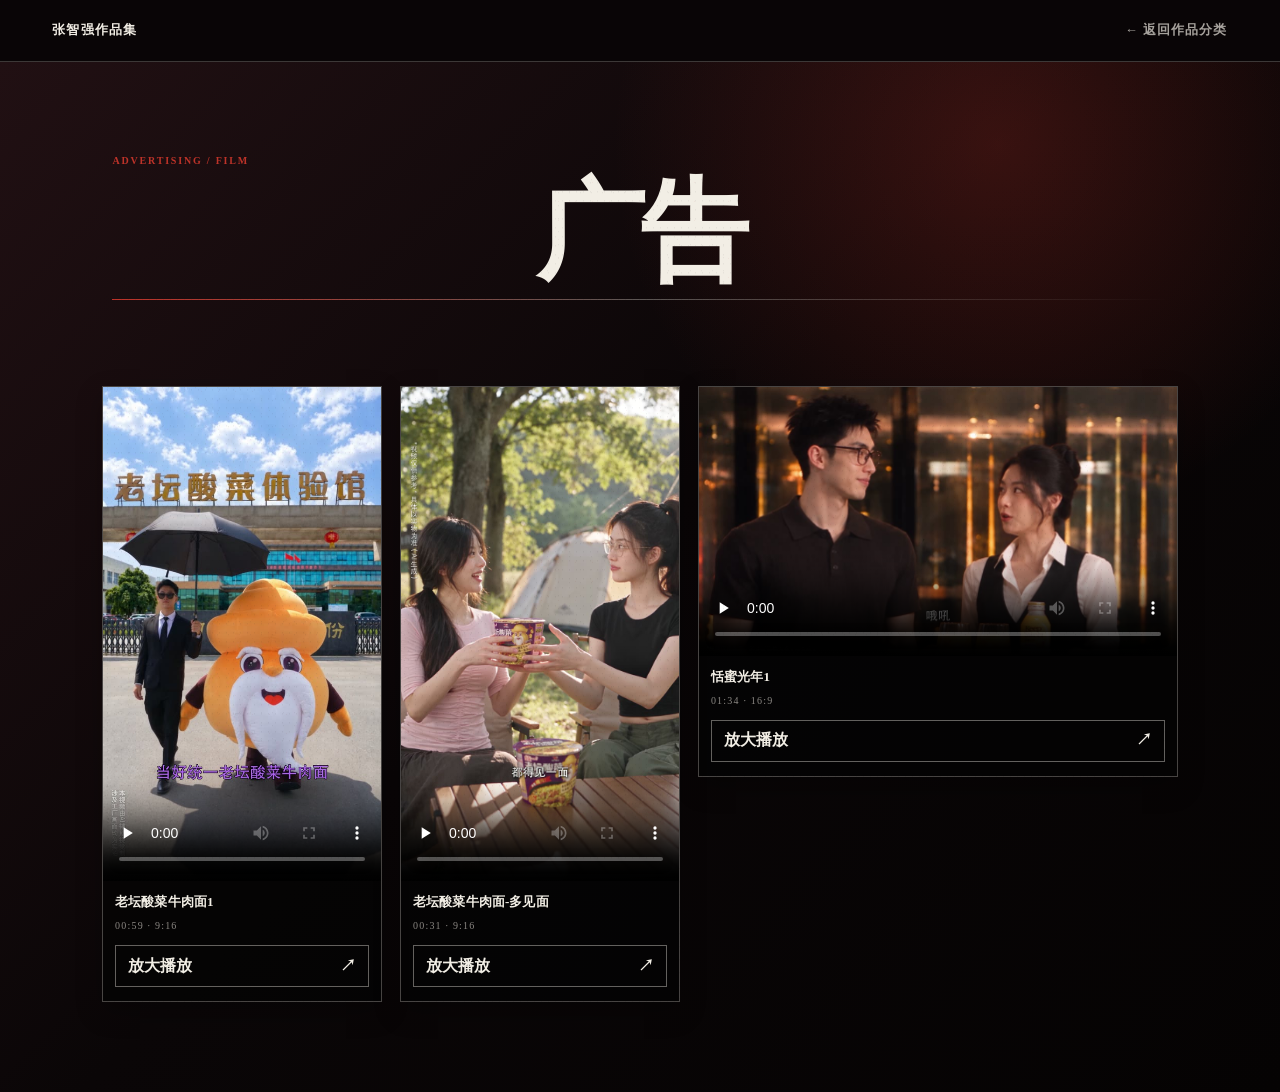
==== commit d2413cab: "Remove original video download button" ====
--- a/advertising/index.html
+++ b/advertising/index.html
@@ -1,2 +1,2 @@
 <!DOCTYPE html><html lang="zh-CN"><head><meta charSet="utf-8"/><meta name="viewport" content="width=device-width, initial-scale=1"/><link rel="preload" href="../fonts/lxgw-wenkai-500.woff2" as="font" crossorigin="anonymous" type="font/woff2"/><title>广告创意｜张智强作品集</title><meta name="description" content="张智强的广告视频作品。"/><meta name="application-name" content="张智强个人作品集"/><meta name="keywords" content="张智强,张智强作品集,张智强个人作品集,AI全流程导演,AI影视视觉设计,AI短剧,漫剧,短剧导演,微电影,广告作品,影视求职"/><meta name="author" content="张智强"/><link rel="author" href="https://zzqaidirector.com/"/><meta name="creator" content="张智强"/><meta name="publisher" content="张智强"/><meta name="category" content="影视作品集"/><meta name="robots" content="index, follow"/><meta property="og:title" content="广告创意｜张智强作品集"/><meta property="og:description" content="张智强的广告视频作品。"/><meta property="og:url" content="https://zzqaidirector.com/advertising/"/><meta property="og:site_name" content="张智强个人作品集"/><meta property="og:type" content="website"/><meta property="og:locale" content="zh_CN"/><meta property="og:image" content="https://zzqaidirector.com/og.png"/><meta property="og:image:width" content="1736"/><meta property="og:image:height" content="909"/><meta property="og:image:alt" content="广告创意｜张智强作品集"/><meta name="twitter:card" content="summary_large_image"/><meta name="twitter:title" content="广告创意｜张智强作品集"/><meta name="twitter:description" content="张智强的广告视频作品。"/><meta name="twitter:image" content="https://zzqaidirector.com/og.png"/><link rel="canonical" href="https://zzqaidirector.com/advertising/"/><link rel="preload" href="../fonts/lxgw-wenkai-500.woff2" as="font" type="font/woff2" crossorigin="anonymous"/><script id="portfolio-structured-data" type="application/ld+json">{"@context":"https://schema.org","@graph":[{"@type":"WebSite","@id":"https://zzqaidirector.com/#website","url":"https://zzqaidirector.com/","name":"张智强个人作品集","alternateName":["张智强作品集","张智强｜AI全流程导演作品集"],"description":"张智强的个人求职作品集，展示AI全流程导演、AI短剧与漫剧视觉设计、AIGC内容制作、微电影和广告作品，以及个人经历与联系方式。","inLanguage":"zh-CN","publisher":{"@id":"https://zzqaidirector.com/#person"}},{"@type":"ProfilePage","@id":"https://zzqaidirector.com/#profile","url":"https://zzqaidirector.com/","name":"张智强｜AI全流程导演・作品集","description":"张智强的个人求职作品集，展示AI全流程导演、AI短剧与漫剧视觉设计、AIGC内容制作、微电影和广告作品，以及个人经历与联系方式。","inLanguage":"zh-CN","dateModified":"2026-11-06","isPartOf":{"@id":"https://zzqaidirector.com/#website"},"mainEntity":{"@id":"https://zzqaidirector.com/#person"}},{"@type":"Person","@id":"https://zzqaidirector.com/#person","name":"张智强","alternateName":"张智强 AI全流程导演","url":"https://zzqaidirector.com/","image":"https://zzqaidirector.com/zhang-zhiqiang-portrait-wechat-opaque.jpg","jobTitle":["执行导演","AI全流程导演","影视视觉设计师"],"description":"张智强，专注AI短剧、漫剧与品牌内容视觉制作的AI全流程导演和影视视觉设计师。","email":"mailto:3241445250@qq.com","telephone":"+86-19945662439","alumniOf":{"@type":"CollegeOrUniversity","name":"上海行健职业学院"},"worksFor":[{"@type":"Organization","name":"上海姚记科技股份有限公司"}],"knowsAbout":["AI全流程导演","AI影视视觉设计","AIGC内容制作","短剧","漫剧","微电影","广告","导演","编剧","剪辑"]}]}</script>
-<link rel="stylesheet" href="../assets/portfolio.50d3aecea165.css"></head><body><header class="short-drama-nav"><a href="../">张智强作品集</a><a href="../#works">← 返回作品分类</a></header><main class="short-drama-page advertising-page"><section class="short-drama-hero" aria-labelledby="advertising-title"><p>ADVERTISING / FILM</p><h1 id="advertising-title">广告</h1><div class="short-drama-rule" aria-hidden="true"></div></section><section class="folder-section" aria-label="广告视频"><div class="trial-gallery advertising-gallery"><article class="trial-video-card"><video controls="" playsInline="" preload="none" poster="../advertising/laotan-sauerkraut-beef-noodles-1.jpg" aria-label="老坛酸菜牛肉面1 广告视频"><source src="../advertising/laotan-sauerkraut-beef-noodles-1.mp4" type="video/mp4"/>您的浏览器暂不支持视频播放。</video><div class="trial-video-copy"><h2>老坛酸菜牛肉面1</h2><p>00:59 · 9:16</p><button type="button" class="video-expand-button" data-video-expand="" aria-label="放大播放 老坛酸菜牛肉面1">放大播放 <span aria-hidden="true">↗</span></button></div></article><article class="trial-video-card"><video controls="" playsInline="" preload="none" poster="../advertising/laotan-meet-more.jpg" aria-label="老坛酸菜牛肉面-多见面 广告视频"><source src="https://zzqaidirector.com/advertising/laotan-meet-more.mp4" type="video/mp4"/>您的浏览器暂不支持视频播放。</video><div class="trial-video-copy"><h2>老坛酸菜牛肉面-多见面</h2><p>00:31 · 9:16</p><button type="button" class="video-expand-button" data-video-expand="" aria-label="放大播放 老坛酸菜牛肉面-多见面">放大播放 <span aria-hidden="true">↗</span></button><a class="video-expand-button" href="https://zzqaidirector.com/advertising/laotan-meet-more-original.mp4" download="">下载原始视频 <span aria-hidden="true">↗</span></a></div></article><article class="trial-video-card advertising-landscape-card"><video controls="" playsInline="" preload="none" poster="../advertising/tianmi-guangnian-1.jpg" aria-label="恬蜜光年1 广告视频"><source src="../advertising/tianmi-guangnian-1.mp4" type="video/mp4"/>您的浏览器暂不支持视频播放。</video><div class="trial-video-copy"><h2>恬蜜光年1</h2><p>01:34 · 16:9</p><button type="button" class="video-expand-button" data-video-expand="" aria-label="放大播放 恬蜜光年1">放大播放 <span aria-hidden="true">↗</span></button></div></article></div></section></main><dialog id="video-lightbox" class="video-lightbox" aria-labelledby="video-lightbox-title"><div class="video-lightbox-panel"><header class="video-lightbox-header"><h2 id="video-lightbox-title">作品播放</h2><div class="video-lightbox-actions"><button type="button" data-video-fullscreen="">全屏播放</button><button type="button" data-video-close="" aria-label="关闭放大播放器">关闭 <span aria-hidden="true">×</span></button></div></header><div class="video-lightbox-stage"><video class="video-lightbox-player" controls="" playsInline="" preload="none">您的浏览器暂不支持视频播放。</video><p class="video-lightbox-status" role="status">正在加载视频…</p></div></div></dialog><script src="../video-player.js?v=native-detail-20261101" defer=""></script></body></html>+<link rel="stylesheet" href="../assets/portfolio.50d3aecea165.css"></head><body><header class="short-drama-nav"><a href="../">张智强作品集</a><a href="../#works">← 返回作品分类</a></header><main class="short-drama-page advertising-page"><section class="short-drama-hero" aria-labelledby="advertising-title"><p>ADVERTISING / FILM</p><h1 id="advertising-title">广告</h1><div class="short-drama-rule" aria-hidden="true"></div></section><section class="folder-section" aria-label="广告视频"><div class="trial-gallery advertising-gallery"><article class="trial-video-card"><video controls="" playsInline="" preload="none" poster="../advertising/laotan-sauerkraut-beef-noodles-1.jpg" aria-label="老坛酸菜牛肉面1 广告视频"><source src="../advertising/laotan-sauerkraut-beef-noodles-1.mp4" type="video/mp4"/>您的浏览器暂不支持视频播放。</video><div class="trial-video-copy"><h2>老坛酸菜牛肉面1</h2><p>00:59 · 9:16</p><button type="button" class="video-expand-button" data-video-expand="" aria-label="放大播放 老坛酸菜牛肉面1">放大播放 <span aria-hidden="true">↗</span></button></div></article><article class="trial-video-card"><video controls="" playsInline="" preload="none" poster="../advertising/laotan-meet-more.jpg" aria-label="老坛酸菜牛肉面-多见面 广告视频"><source src="https://zzqaidirector.com/advertising/laotan-meet-more.mp4" type="video/mp4"/>您的浏览器暂不支持视频播放。</video><div class="trial-video-copy"><h2>老坛酸菜牛肉面-多见面</h2><p>00:31 · 9:16</p><button type="button" class="video-expand-button" data-video-expand="" aria-label="放大播放 老坛酸菜牛肉面-多见面">放大播放 <span aria-hidden="true">↗</span></button></div></article><article class="trial-video-card advertising-landscape-card"><video controls="" playsInline="" preload="none" poster="../advertising/tianmi-guangnian-1.jpg" aria-label="恬蜜光年1 广告视频"><source src="../advertising/tianmi-guangnian-1.mp4" type="video/mp4"/>您的浏览器暂不支持视频播放。</video><div class="trial-video-copy"><h2>恬蜜光年1</h2><p>01:34 · 16:9</p><button type="button" class="video-expand-button" data-video-expand="" aria-label="放大播放 恬蜜光年1">放大播放 <span aria-hidden="true">↗</span></button></div></article></div></section></main><dialog id="video-lightbox" class="video-lightbox" aria-labelledby="video-lightbox-title"><div class="video-lightbox-panel"><header class="video-lightbox-header"><h2 id="video-lightbox-title">作品播放</h2><div class="video-lightbox-actions"><button type="button" data-video-fullscreen="">全屏播放</button><button type="button" data-video-close="" aria-label="关闭放大播放器">关闭 <span aria-hidden="true">×</span></button></div></header><div class="video-lightbox-stage"><video class="video-lightbox-player" controls="" playsInline="" preload="none">您的浏览器暂不支持视频播放。</video><p class="video-lightbox-status" role="status">正在加载视频…</p></div></div></dialog><script src="../video-player.js?v=native-detail-20261101" defer=""></script></body></html>
